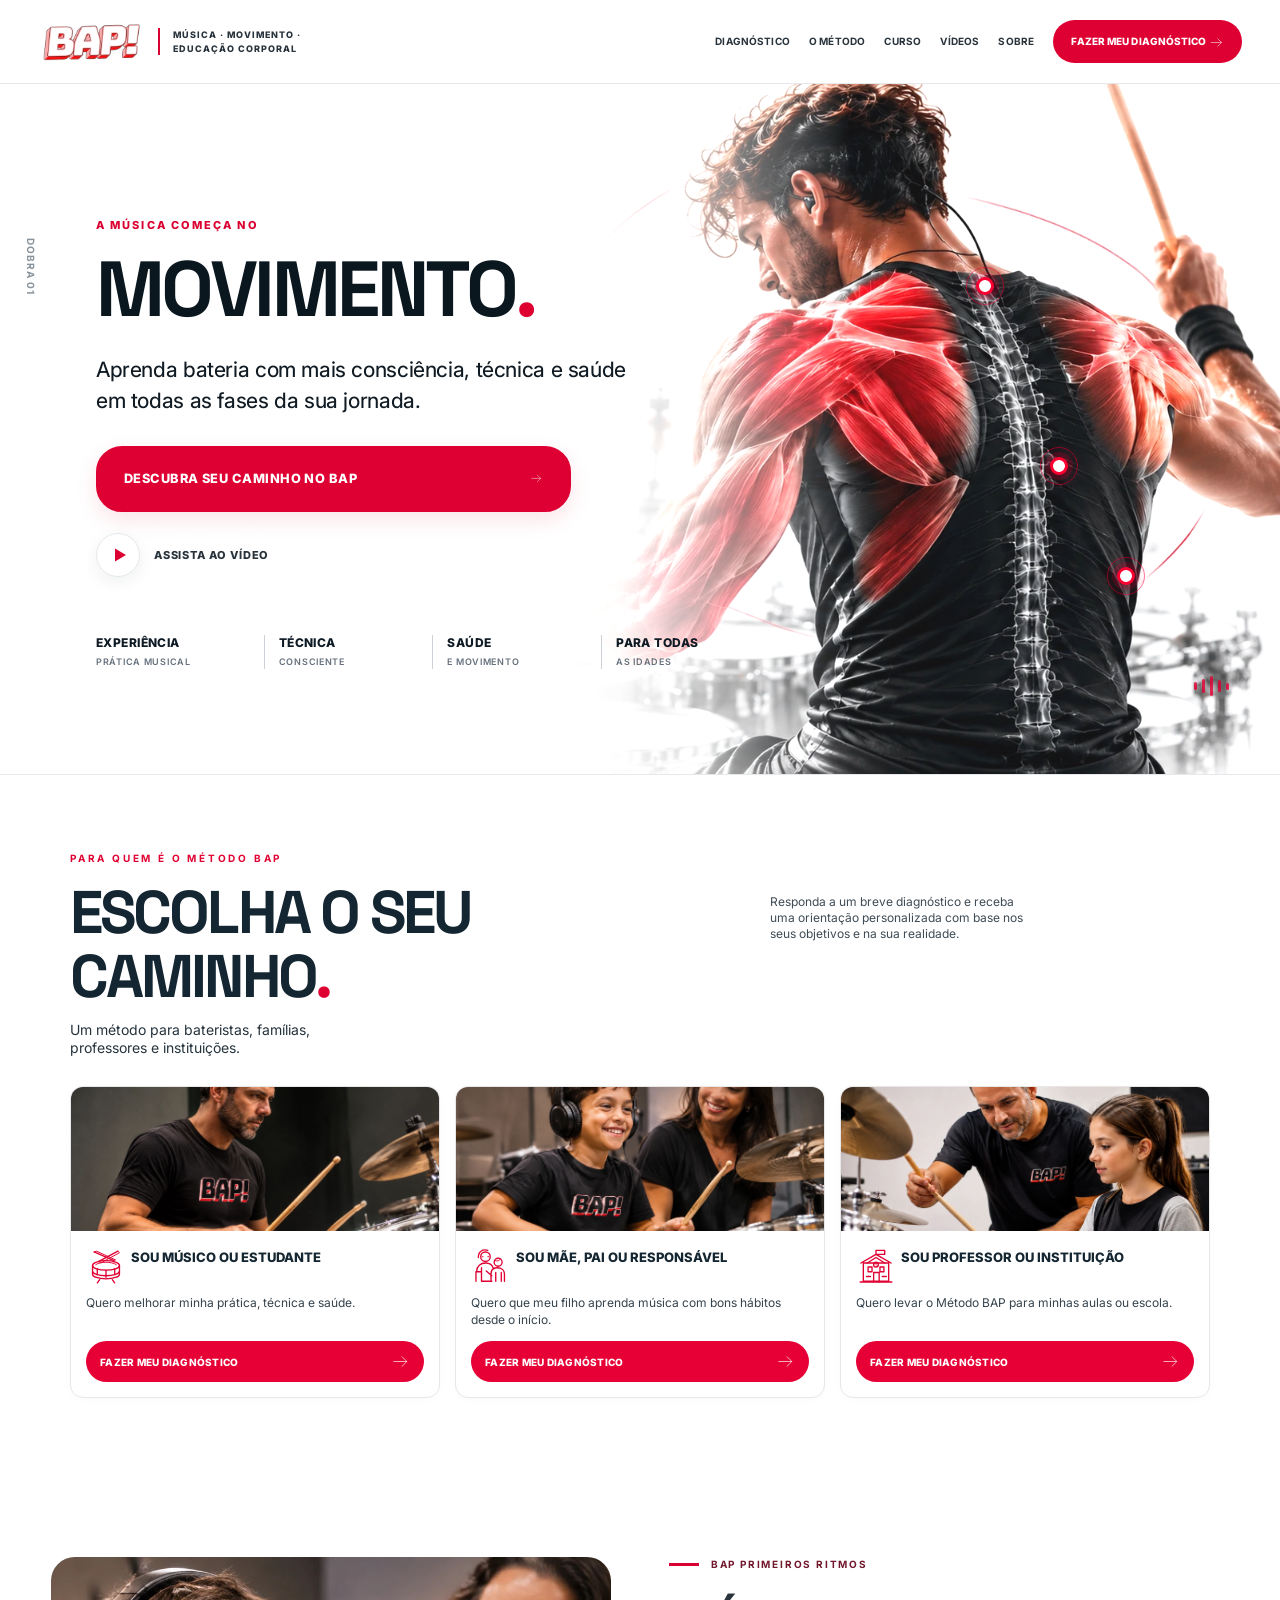
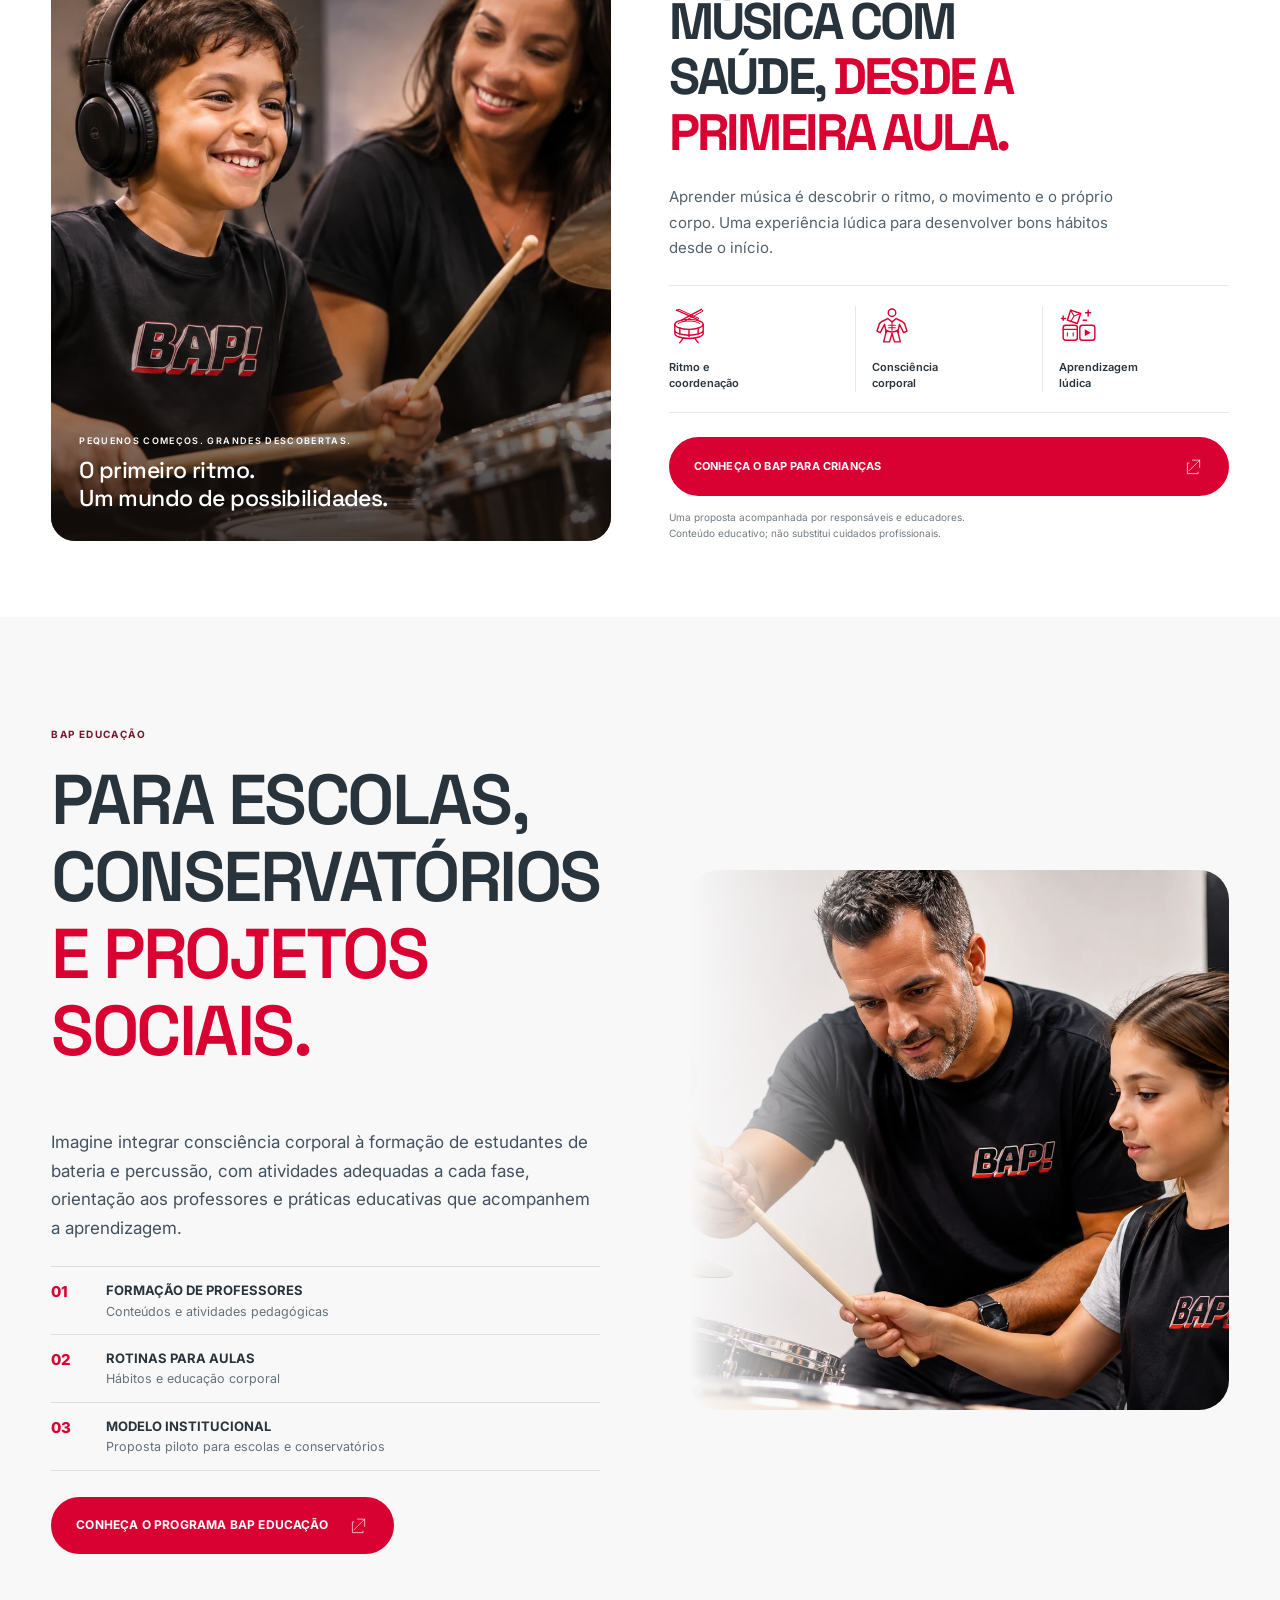
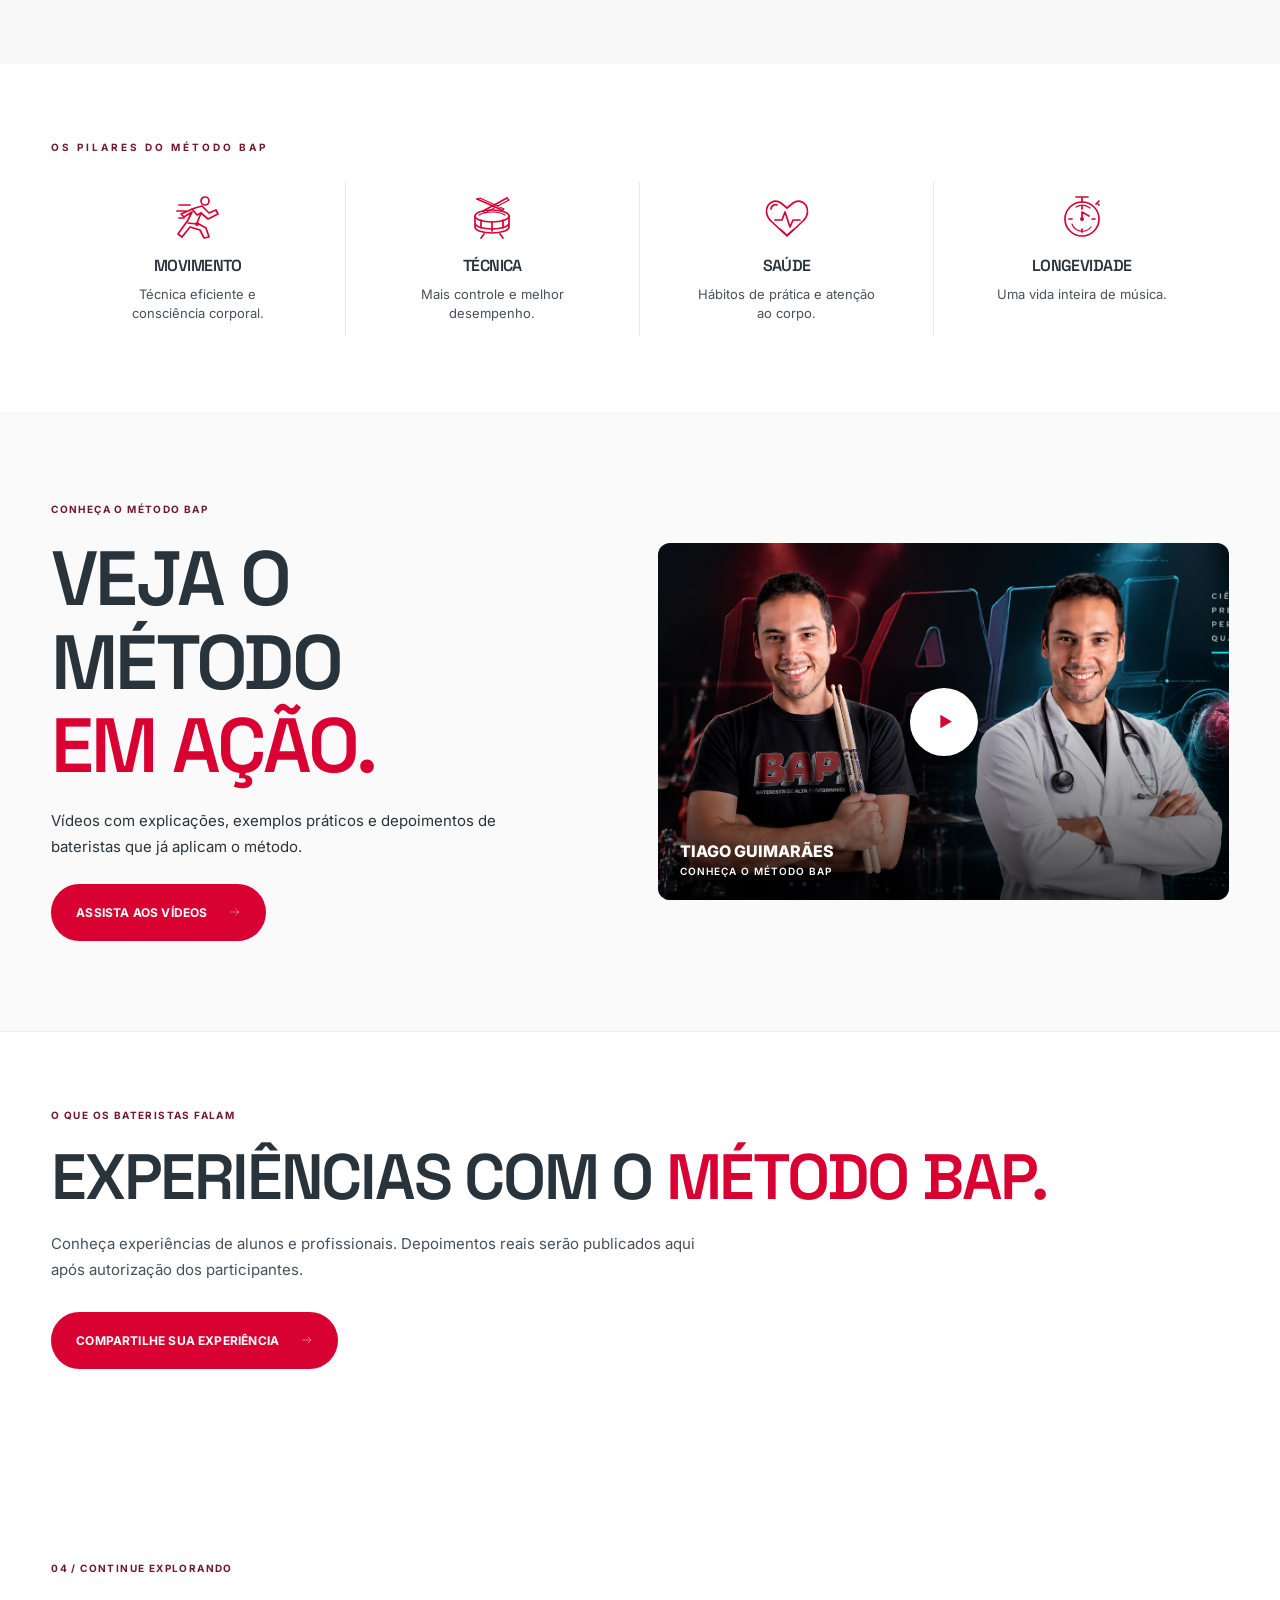
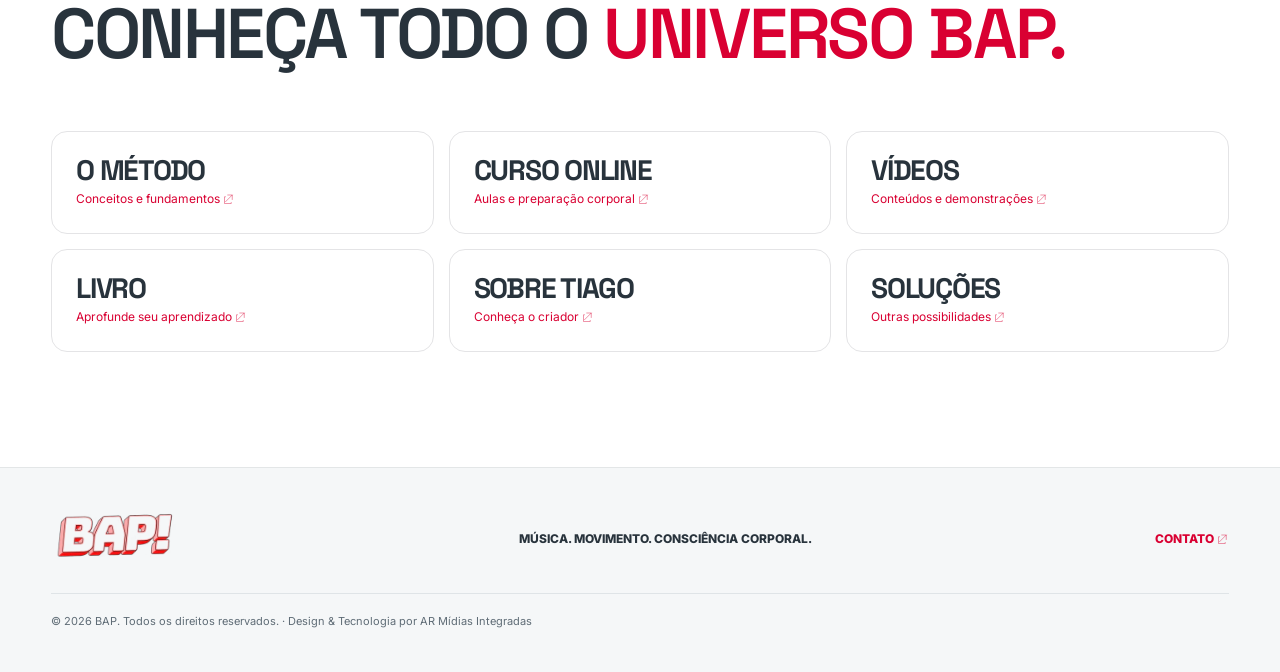
==== index.html @ b915ffb8 "feat: aplicar iconografia editorial BAP e refinar Primeiros Ritmos" ====
<!doctype html><html lang="pt-BR"><head><meta charset="UTF-8"><meta name="viewport" content="width=device-width, initial-scale=1"><meta name="theme-color" content="#ffffff"><meta name="description" content="Método BAP — música, movimento e educação corporal. Descubra o caminho para sua prática musical, seu filho ou sua instituição."><title>Descubra seu caminho | Método BAP</title><link rel="preconnect" href="https://fonts.googleapis.com"><link rel="preconnect" href="https://fonts.gstatic.com" crossorigin><link href="https://fonts.googleapis.com/css2?family=Barlow+Condensed:wght@600;700;800;900&family=Inter:wght@400;500;600;700;800&display=swap" rel="stylesheet"><link rel="stylesheet" href="funil.css"><link rel="stylesheet" href="bap-typography.css"><link rel="stylesheet" href="bap-icons.css"></head><body id="top"><header class="topbar"><a class="brand" href="index.html" aria-label="Método BAP, início"><img src="assets/LogoRed1.avif" alt="BAP"><span>MÚSICA · MOVIMENTO · EDUCAÇÃO CORPORAL</span></a><button type="button" class="menu-toggle" aria-controls="main-nav" aria-expanded="false">MENU <span><svg class="bap-icon" viewBox="0 0 48 48" aria-hidden="true" focusable="false"><use href="assets/bap-icons.svg#menu"></use></svg></span></button><nav id="main-nav" aria-label="Navegação principal"><a href="#avaliacao">DIAGNÓSTICO</a><a href="metodo.html">O MÉTODO</a><a href="curso.html">CURSO</a><a href="videos.html">VÍDEOS</a><a href="sobre-o-autor.html">SOBRE</a><a class="nav-cta" href="#avaliacao">FAZER MEU DIAGNÓSTICO <svg class="bap-icon" viewBox="0 0 48 48" aria-hidden="true" focusable="false"><use href="assets/bap-icons.svg#seta"></use></svg></a></nav></header><main><section class="hero bap-hero-refined bap-motion-home" aria-label="Introdução animada do Método BAP"><div class="hero-inner"><div class="hero-copy"><span class="hero-side-index">DOBRA 01</span><div class="eyebrow">A MÚSICA COMEÇA NO</div><h1>MOVIMENTO<span class="red-period">.</span></h1><p>Aprenda bateria com mais consciência, técnica e saúde em todas as fases da sua jornada.</p><div class="hero-actions"><a class="btn primary" href="#avaliacao">DESCUBRA SEU CAMINHO NO BAP <span><svg class="bap-icon" viewBox="0 0 48 48" aria-hidden="true" focusable="false"><use href="assets/bap-icons.svg#seta"></use></svg></span></a></div><a class="hero-watch" href="videos.html"><span class="watch-play"><svg class="bap-icon" viewBox="0 0 48 48" aria-hidden="true" focusable="false"><use href="assets/bap-icons.svg#play"></use></svg></span> ASSISTA AO VÍDEO</a><div class="hero-proof" aria-label="Pilares do Método BAP"><div><strong>EXPERIÊNCIA</strong><small>PRÁTICA MUSICAL</small></div><div><strong>TÉCNICA</strong><small>CONSCIENTE</small></div><div><strong>SAÚDE</strong><small>E MOVIMENTO</small></div><div><strong>PARA TODAS</strong><small>AS IDADES</small></div></div></div><div class="hero-visual" aria-label="Baterista com indicadores interativos de movimento corporal"><div class="bap-pain-layer" aria-label="Explore regiões corporais do baterista"><button class="bap-pain-point shoulder" type="button" data-region="Ombros" aria-label="Explorar ombros" aria-expanded="false" aria-controls="bap-region-panel" title="Ombros"><span>OMBROS</span></button><button class="bap-pain-point elbow" type="button" data-region="Cotovelo" aria-label="Explorar cotovelo" aria-expanded="false" aria-controls="bap-region-panel" title="Cotovelo"><span>COTOVELO</span></button><button class="bap-pain-point wrist" type="button" data-region="Punhos" aria-label="Explorar punhos" aria-expanded="false" aria-controls="bap-region-panel" title="Punhos"><span>PUNHOS</span></button></div><aside id="bap-region-panel" class="bap-region-panel" aria-live="polite" hidden><button class="bap-region-close" type="button" aria-label="Fechar informação"><svg class="bap-icon" viewBox="0 0 48 48" aria-hidden="true" focusable="false"><use href="assets/bap-icons.svg#fechar"></use></svg></button><small>CONSCIÊNCIA CORPORAL</small><strong class="bap-region-title"></strong><p class="bap-region-description"></p><button class="bap-region-assessment" type="button">EXPLORAR MINHA DIFICULDADE <span aria-hidden="true"><svg class="bap-icon" viewBox="0 0 48 48" aria-hidden="true" focusable="false"><use href="assets/bap-icons.svg#seta"></use></svg></span></button><a href="metodo.html">CONHEÇA O MÉTODO <span aria-hidden="true"><svg class="bap-icon" viewBox="0 0 48 48" aria-hidden="true" focusable="false"><use href="assets/bap-icons.svg#externo"></use></svg></span></a></aside><span class="bap-motion-arc bap-motion-arc-one" aria-hidden="true"></span><span class="bap-motion-arc bap-motion-arc-two" aria-hidden="true"></span><span class="bap-motion-beat" aria-hidden="true"><span></span><span></span><span></span><span></span><span></span></span></div></div></section><section class="assessment assessment-editorial" id="avaliacao"><div class="shell"><div class="section-heading"><div><p class="eyebrow">PARA QUEM É O MÉTODO BAP</p><h2>ESCOLHA O SEU<br><span>CAMINHO<em>.</em></span></h2><p class="assessment-subtitle">Um método para bateristas, famílias,<br>professores e instituições.</p></div><div class="assessment-intro">Responda a um breve diagnóstico e receba<br>uma orientação personalizada com base nos<br>seus objetivos e na sua realidade.</div></div><div class="funnel" id="funnel"><div class="funnel-top"><div><span class="step-label" id="step-label">PASSO 01 / SELECIONE SEU PERFIL</span><div class="progress" aria-hidden="true"><span id="progress-bar" style="width:0%"></span></div></div><button type="button" id="restart" class="restart" hidden><svg class="bap-icon" viewBox="0 0 48 48" aria-hidden="true" focusable="false"><use href="assets/bap-icons.svg#reiniciar"></use></svg> RECOMEÇAR</button></div><div id="funnel-content"><h3>PARA QUEM VOCÊ PROCURA O MÉTODO BAP?</h3><p>Escolha a opção que melhor representa sua necessidade.</p><div class="profile-grid"><button class="profile" data-profile="musico"><span class="profile-symbol"><svg class="bap-icon" viewBox="0 0 48 48" aria-hidden="true" focusable="false"><use href="assets/bap-icons.svg#ritmo"></use></svg></span><strong>SOU MÚSICO OU ESTUDANTE</strong><span>Quero melhorar minha prática, técnica e saúde.</span><b>FAZER MEU DIAGNÓSTICO <svg class="bap-icon" viewBox="0 0 48 48" aria-hidden="true" focusable="false"><use href="assets/bap-icons.svg#seta"></use></svg></b></button><button class="profile" data-profile="familia"><span class="profile-symbol"><svg class="bap-icon" viewBox="0 0 48 48" aria-hidden="true" focusable="false"><use href="assets/bap-icons.svg#familia"></use></svg></span><strong>SOU MÃE, PAI OU RESPONSÁVEL</strong><span>Quero que meu filho aprenda música com bons hábitos desde o início.</span><b>FAZER MEU DIAGNÓSTICO <svg class="bap-icon" viewBox="0 0 48 48" aria-hidden="true" focusable="false"><use href="assets/bap-icons.svg#seta"></use></svg></b></button><button class="profile" data-profile="escola"><span class="profile-symbol"><svg class="bap-icon" viewBox="0 0 48 48" aria-hidden="true" focusable="false"><use href="assets/bap-icons.svg#escola"></use></svg></span><strong>SOU PROFESSOR OU INSTITUIÇÃO</strong><span>Quero levar o Método BAP para minhas aulas ou escola.</span><b>FAZER MEU DIAGNÓSTICO <svg class="bap-icon" viewBox="0 0 48 48" aria-hidden="true" focusable="false"><use href="assets/bap-icons.svg#seta"></use></svg></b></button></div></div><div class="funnel-controls"><button id="back" type="button" hidden><svg class="bap-icon" viewBox="0 0 48 48" aria-hidden="true" focusable="false"><use href="assets/bap-icons.svg#voltar"></use></svg> VOLTAR</button><span id="privacy-note">As respostas permanecem nesta página. Não solicitamos dados de saúde identificáveis.</span></div></div></div></section><section class="early bap-early-refined" id="primeiros-ritmos" aria-labelledby="early-title"><div class="shell early-grid"><div class="early-heading"><p class="eyebrow">BAP PRIMEIROS RITMOS</p><h2 id="early-title">MÚSICA COM<br>SAÚDE, <em>DESDE A<br>PRIMEIRA AULA.</em></h2></div><figure class="early-image"><img src="assets/bap-card-familia.webp" alt="Criança explorando a bateria acompanhada por uma adulta" loading="lazy"><figcaption><span>PEQUENOS COMEÇOS. GRANDES DESCOBERTAS.</span>O primeiro ritmo.<br>Um mundo de possibilidades.</figcaption></figure><div class="early-content"><p class="early-intro">Aprender música é descobrir o ritmo, o movimento e o próprio corpo. Uma experiência lúdica para desenvolver bons hábitos desde o início.</p><div class="early-benefits" aria-label="Descobertas na aprendizagem"><div class="early-benefit"><svg class="bap-icon" viewBox="0 0 48 48" aria-hidden="true" focusable="false"><use href="assets/bap-icons.svg#ritmo"></use></svg><strong>Ritmo e<br>coordenação</strong></div><div class="early-benefit"><svg class="bap-icon" viewBox="0 0 48 48" aria-hidden="true" focusable="false"><use href="assets/bap-icons.svg#corpo"></use></svg><strong>Consciência<br>corporal</strong></div><div class="early-benefit"><svg class="bap-icon" viewBox="0 0 48 48" aria-hidden="true" focusable="false"><use href="assets/bap-icons.svg#ludico"></use></svg><strong>Aprendizagem<br>lúdica</strong></div></div><a class="btn primary early-cta" href="#avaliacao" data-choose="familia">CONHEÇA O BAP PARA CRIANÇAS <svg class="bap-icon" viewBox="0 0 48 48" aria-hidden="true" focusable="false"><use href="assets/bap-icons.svg#externo"></use></svg></a><p class="early-note">Uma proposta acompanhada por responsáveis e educadores.<br>Conteúdo educativo; não substitui cuidados profissionais.</p></div></div></section><section class="schools" id="escolas"><div class="shell two-col"><div><p class="eyebrow">BAP EDUCAÇÃO</p><h2>PARA ESCOLAS, CONSERVATÓRIOS <em>E PROJETOS SOCIAIS.</em></h2><p>Imagine integrar consciência corporal à formação de estudantes de bateria e percussão, com atividades adequadas a cada fase, orientação aos professores e práticas educativas que acompanhem a aprendizagem.</p><div class="benefits"><div><span>01</span><strong>FORMAÇÃO DE PROFESSORES</strong><small>Conteúdos e atividades pedagógicas</small></div><div><span>02</span><strong>ROTINAS PARA AULAS</strong><small>Hábitos e educação corporal</small></div><div><span>03</span><strong>MODELO INSTITUCIONAL</strong><small>Proposta piloto para escolas e conservatórios</small></div></div><a class="btn primary" href="#avaliacao" data-choose="escola">CONHEÇA O PROGRAMA BAP EDUCAÇÃO <svg class="bap-icon" viewBox="0 0 48 48" aria-hidden="true" focusable="false"><use href="assets/bap-icons.svg#externo"></use></svg></a></div><div class="school-art school-art-photo" role="img" aria-label="Professor orientando estudante durante uma aula de bateria"></div></div></section><section class="bap-pillars-reference" id="pilares"><div class="shell"><p class="eyebrow">OS PILARES DO MÉTODO BAP</p><div class="bap-pillars-grid"><div><span aria-hidden="true"><svg class="bap-icon" viewBox="0 0 48 48" aria-hidden="true" focusable="false"><use href="assets/bap-icons.svg#movimento"></use></svg></span><h3>MOVIMENTO</h3><p>Técnica eficiente e consciência corporal.</p></div><div><span aria-hidden="true"><svg class="bap-icon" viewBox="0 0 48 48" aria-hidden="true" focusable="false"><use href="assets/bap-icons.svg#ritmo"></use></svg></span><h3>TÉCNICA</h3><p>Mais controle e melhor desempenho.</p></div><div><span aria-hidden="true"><svg class="bap-icon" viewBox="0 0 48 48" aria-hidden="true" focusable="false"><use href="assets/bap-icons.svg#saude"></use></svg></span><h3>SAÚDE</h3><p>Hábitos de prática e atenção ao corpo.</p></div><div><span aria-hidden="true"><svg class="bap-icon" viewBox="0 0 48 48" aria-hidden="true" focusable="false"><use href="assets/bap-icons.svg#longevidade"></use></svg></span><h3>LONGEVIDADE</h3><p>Uma vida inteira de música.</p></div></div></div></section><section class="bap-method-action" id="metodo-em-acao"><div class="shell bap-action-grid"><div><p class="eyebrow">CONHEÇA O MÉTODO BAP</p><h2>VEJA O MÉTODO<br><em>EM AÇÃO.</em></h2><p>Vídeos com explicações, exemplos práticos e depoimentos de bateristas que já aplicam o método.</p><a class="btn primary" href="videos.html">ASSISTA AOS VÍDEOS <span aria-hidden="true"><svg class="bap-icon" viewBox="0 0 48 48" aria-hidden="true" focusable="false"><use href="assets/bap-icons.svg#seta"></use></svg></span></a></div><a class="bap-action-media" href="videos.html" aria-label="Conheça os vídeos do Método BAP"><img src="assets/desktop/tiago-banner.webp" alt="Tiago apresenta o Método BAP" loading="lazy"><span class="bap-play-symbol" aria-hidden="true"><svg class="bap-icon" viewBox="0 0 48 48" aria-hidden="true" focusable="false"><use href="assets/bap-icons.svg#play"></use></svg></span><span class="bap-media-caption">TIAGO GUIMARÃES <small>CONHEÇA O MÉTODO BAP</small></span></a></div></section><section class="bap-testimonials" id="depoimentos"><div class="shell"><p class="eyebrow">O QUE OS BATERISTAS FALAM</p><h2>EXPERIÊNCIAS COM O <em>MÉTODO BAP.</em></h2><p>Conheça experiências de alunos e profissionais. Depoimentos reais serão publicados aqui após autorização dos participantes.</p><a class="btn primary" href="contato.html">COMPARTILHE SUA EXPERIÊNCIA <span aria-hidden="true"><svg class="bap-icon" viewBox="0 0 48 48" aria-hidden="true" focusable="false"><use href="assets/bap-icons.svg#seta"></use></svg></span></a></div></section><section class="explore"><div class="shell"><p class="eyebrow">04 / CONTINUE EXPLORANDO</p><h2>CONHEÇA TODO O <em>UNIVERSO BAP.</em></h2><div class="explore-grid"><a href="metodo.html"><strong>O MÉTODO</strong><span>Conceitos e fundamentos <svg class="bap-icon" viewBox="0 0 48 48" aria-hidden="true" focusable="false"><use href="assets/bap-icons.svg#externo"></use></svg></span></a><a href="curso.html"><strong>CURSO ONLINE</strong><span>Aulas e preparação corporal <svg class="bap-icon" viewBox="0 0 48 48" aria-hidden="true" focusable="false"><use href="assets/bap-icons.svg#externo"></use></svg></span></a><a href="videos.html"><strong>VÍDEOS</strong><span>Conteúdos e demonstrações <svg class="bap-icon" viewBox="0 0 48 48" aria-hidden="true" focusable="false"><use href="assets/bap-icons.svg#externo"></use></svg></span></a><a href="livro.html"><strong>LIVRO</strong><span>Aprofunde seu aprendizado <svg class="bap-icon" viewBox="0 0 48 48" aria-hidden="true" focusable="false"><use href="assets/bap-icons.svg#externo"></use></svg></span></a><a href="sobre-o-autor.html"><strong>SOBRE TIAGO</strong><span>Conheça o criador <svg class="bap-icon" viewBox="0 0 48 48" aria-hidden="true" focusable="false"><use href="assets/bap-icons.svg#externo"></use></svg></span></a><a href="loja.html"><strong>SOLUÇÕES</strong><span>Outras possibilidades <svg class="bap-icon" viewBox="0 0 48 48" aria-hidden="true" focusable="false"><use href="assets/bap-icons.svg#externo"></use></svg></span></a></div></div></section></main><footer><div class="shell footer-inner"><a href="index.html"><img src="assets/LogoRed1.avif" alt="Método BAP" width="125"></a><p>MÚSICA. MOVIMENTO. CONSCIÊNCIA CORPORAL.</p><a href="contato.html">CONTATO <svg class="bap-icon" viewBox="0 0 48 48" aria-hidden="true" focusable="false"><use href="assets/bap-icons.svg#externo"></use></svg></a><span>© 2026 BAP. Todos os direitos reservados. · Design &amp; Tecnologia por AR Mídias Integradas</span></div></footer><script src="funil.js" defer></script><script>
/* BAP light-home motion; never hides editorial content when JS is unavailable. */
(function(){
 const hero=document.querySelector('.bap-motion-home');if(!hero)return;
 const reduced=window.matchMedia('(prefers-reduced-motion: reduce)');
 if(reduced.matches)return;
 const start=()=>{hero.classList.add('bap-motion-active')};
 if(document.readyState==='complete')start();else window.addEventListener('load',start,{once:true});
 const visual=hero.querySelector('.hero-visual');
 if(visual && 'IntersectionObserver' in window){
  const observer=new IntersectionObserver(entries=>{for(const e of entries)hero.classList.toggle('bap-motion-visible',e.isIntersecting)},{threshold:.12});
  observer.observe(hero);
 }else hero.classList.add('bap-motion-visible');
})();
</script>
<script>
/* Pontos anatômicos: interação acessível, sem alegações de diagnóstico. */
(function(){
 const hero=document.querySelector('.bap-motion-home');
 const panel=document.querySelector('#bap-region-panel');
 if(!hero||!panel)return;
 const points=[...hero.querySelectorAll('.bap-pain-point')];
 const title=panel.querySelector('.bap-region-title'),description=panel.querySelector('.bap-region-description');
 const content={
  Ombros:'A mobilidade e a organização dos ombros influenciam a maneira de alcançar tambores e pratos. Observe se o movimento acontece sem tensão desnecessária.',
  Cotovelo:'O cotovelo participa da transmissão do movimento entre braço e mão. Explore a amplitude e a fluidez dos gestos durante a prática.',
  Punhos:'Os punhos ajudam a controlar o gesto das baquetas. Perceba como mobilidade, coordenação e pausas podem contribuir para uma prática mais consciente.'
 };
 function close(){panel.hidden=true;points.forEach(p=>{p.setAttribute('aria-expanded','false');p.classList.remove('is-selected')})}
 points.forEach(p=>p.addEventListener('click',()=>{
  const selected=p.getAttribute('aria-expanded')==='true';close();if(selected)return;
  const region=p.dataset.region;title.textContent=region.toUpperCase();description.textContent=content[region]||'';
  panel.hidden=false;p.classList.add('is-selected');p.setAttribute('aria-expanded','true');
 }));
 panel.querySelector('.bap-region-close').addEventListener('click',close);
 panel.querySelector('.bap-region-assessment').addEventListener('click',()=>{const active=hero.querySelector('.bap-pain-point.is-selected');const region=active?.dataset.region||'';close();document.dispatchEvent(new CustomEvent('bap:assessment',{detail:{profile:'musico',intent:'desconforto',region}}));});
 hero.addEventListener('keydown',e=>{if(e.key==='Escape'&&!panel.hidden){const active=hero.querySelector('.bap-pain-point.is-selected');close();active?.focus()}});
})();
</script></body></html>
---- funil.css ----
:root{--red:#d90032;--wine:#72182c;--ink:#28333c;--body:#43515e;--line:#e7e8ec;--light:#f8f7f7}*{box-sizing:border-box}html{scroll-behavior:smooth}body{margin:0;background:#fff;color:var(--ink);font:15px/1.6 Inter,Arial,sans-serif}h1,h2,h3,p{margin-top:0}h1,h2,h3{font-family:"Barlow Condensed",Impact,sans-serif;text-transform:uppercase;line-height:.96;letter-spacing:-.014em}h1{font-size:clamp(66px,7vw,116px)}h2{font-size:clamp(48px,5.5vw,82px)}h3{font-size:clamp(32px,3.3vw,49px)}em{font-style:normal;color:var(--red)}a{color:inherit;text-decoration:none}button{font:inherit;cursor:pointer}.shell{max-width:1380px;margin:auto;padding-inline:clamp(20px,4vw,62px)}.eyebrow{color:var(--wine);font-size:11px;font-weight:800;letter-spacing:.17em;margin-bottom:20px}.topbar{height:84px;display:flex;align-items:center;justify-content:space-between;padding:0 clamp(18px,3vw,56px);position:sticky;top:0;z-index:30;background:#fffffff5;backdrop-filter:blur(16px);border-bottom:1px solid var(--line);gap:25px}.brand{display:flex;align-items:center;gap:15px;flex-shrink:0}.brand img{width:105px;display:block}.brand span{font-size:9px;line-height:1.45;letter-spacing:.11em;font-weight:800;border-left:2px solid var(--red);padding-left:13px;max-width:175px}.topbar nav{display:flex;gap:clamp(8px,1.5vw,22px);align-items:center}.topbar nav a{font-size:10px;font-weight:800;letter-spacing:.015em;white-space:nowrap}.topbar nav a:hover,.text-link{color:var(--red)}.menu-toggle{display:none;background:none;border:0;font-weight:800}.hero{min-height:730px;display:flex;position:relative;overflow:hidden;border-bottom:1px solid var(--line)}.hero-inner{width:100%;max-width:1600px;margin:auto;display:grid;grid-template-columns:minmax(0,1.03fr) minmax(0,1fr);align-items:center;padding-left:clamp(22px,5vw,92px)}.hero-copy{padding-block:90px;z-index:2;max-width:790px}.hero h1{color:var(--wine);margin:0 0 30px}.hero-copy>p:not(.eyebrow){font-size:clamp(18px,1.4vw,22px);max-width:615px;color:var(--body);line-height:1.55}.hero-actions{display:flex;flex-wrap:wrap;gap:13px;margin-top:32px}.btn{display:inline-flex;align-items:center;justify-content:space-between;gap:22px;padding:15px 23px;border-radius:99px;font-size:12px;font-weight:800;letter-spacing:.01em;min-height:57px;border:2px solid var(--red);transition:transform .2s,background .2s}.btn:hover{transform:translateY(-2px)}.primary{background:var(--red);color:#fff}.outline{background:#fff;color:var(--red)}.hero-copy .hero-micro{font-size:10px!important;letter-spacing:.11em;font-weight:800;margin-top:40px!important;color:#8f4b5b!important}.hero-visual{height:100%;min-height:700px;background:linear-gradient(90deg,#fff 0%,#ffffff00 30%),url("assets/bap-hero-branco-foto.webp") center right /cover no-repeat}.intro{text-align:center;padding-top:115px;padding-bottom:115px}.intro h2{margin-bottom:24px}.intro>p:last-child{max-width:790px;margin:auto;color:var(--body);font-size:18px}.assessment{background:var(--light);padding:100px 0 110px}.section-heading{display:flex;align-items:end;justify-content:space-between;gap:30px;margin-bottom:35px}.section-heading h2{margin-bottom:13px}.section-heading p:last-child{color:var(--body);max-width:670px}.time-tag{font-size:11px;white-space:nowrap;font-weight:800;color:var(--wine);background:#fff;padding:11px 16px;border-radius:30px}.funnel{background:#fff;border:1px solid #e9e0e2;box-shadow:0 20px 70px #4b143010;border-radius:28px;overflow:hidden;padding:clamp(23px,4vw,48px)}.funnel-top{display:flex;align-items:start;justify-content:space-between;gap:25px;margin-bottom:30px}.funnel-top>div{width:min(340px,100%)}.step-label{font-size:10px;color:var(--red);font-weight:800;letter-spacing:.13em}.progress{height:5px;margin-top:12px;border-radius:10px;background:#ececef;overflow:hidden}.progress span{display:block;height:100%;background:var(--red);transition:width .3s}.restart,.funnel-controls button{background:none;border:0;color:var(--red);font-size:12px;font-weight:800}.funnel h3{max-width:900px;margin:0 0 12px}.funnel p{color:var(--body);font-size:16px}.profile-grid{display:grid;grid-template-columns:repeat(3,1fr);gap:16px;margin:35px 0 10px}.profile{text-align:left;padding:28px;min-height:255px;background:#fff;border:1.5px solid #e8e3e5;border-radius:20px;display:flex;flex-direction:column;align-items:start;gap:12px;transition:box-shadow .2s,border-color .2s,transform .2s}.profile:hover,.answer:hover{border-color:var(--red);box-shadow:0 12px 30px #731c3016;transform:translateY(-2px)}.profile-symbol{font-size:32px;width:57px;height:57px;background:#fff0f2;color:var(--red);display:grid;place-items:center;border-radius:15px}.profile strong{font-size:14px;font-weight:800;line-height:1.35}.profile>span:not(.profile-symbol){font-size:13px;color:var(--body);line-height:1.5}.profile b{color:var(--red);font-size:11px;margin-top:auto}.funnel-controls{display:flex;justify-content:space-between;gap:25px;margin-top:30px;align-items:center;border-top:1px solid var(--line);padding-top:20px}.funnel-controls span{font-size:11px;color:#6c7780}.answers{display:grid;grid-template-columns:repeat(2,1fr);gap:12px;margin-top:25px}.answer{border:1.5px solid #e6e1e3;text-align:left;background:#fff;color:var(--ink);padding:21px;border-radius:15px;font-size:15px;font-weight:700}.answer:focus-visible,.profile:focus-visible,.btn:focus-visible{outline:3px solid #b30029;outline-offset:3px}.result-label{color:var(--red);letter-spacing:.13em;font-weight:800;font-size:12px}.result h3{font-size:clamp(38px,5vw,65px);margin:12px 0}.result-grid{display:grid;grid-template-columns:repeat(2,minmax(0,1fr));gap:16px;margin:25px 0}.result-card{border:1px solid var(--line);border-radius:18px;padding:23px;background:#fdfcfc}.result-card strong{display:block;color:var(--wine);font-size:15px;margin-bottom:7px}.result-card p{font-size:14px;margin:0}.result-cta{display:flex;gap:12px;flex-wrap:wrap;margin-top:20px}.disclaimer{font-size:12px!important;margin-top:26px}.two-col{display:grid;grid-template-columns:1fr 1fr;align-items:center;gap:clamp(35px,7vw,100px)}.early,.schools{padding:110px 0}.two-col p:not(.eyebrow){color:var(--body);font-size:17px;line-height:1.7}.early-image{min-height:550px;border-radius:28px;overflow:hidden;background:#f1edef}.early-image img{width:100%;height:550px;object-fit:cover;display:block}.text-link{display:inline-block;margin-top:15px;font-size:12px;font-weight:800;letter-spacing:.075em}.schools{background:#f8f8f8}.schools .btn{margin-top:26px}.benefits{border-top:1px solid #dedbdd;margin-top:23px}.benefits>div{display:grid;grid-template-columns:42px 1fr;gap:0 13px;padding:13px 0;border-bottom:1px solid #dedbdd}.benefits span{grid-row:span 2;font-weight:800;color:var(--red)}.benefits strong{font-size:13px}.benefits small{color:#64717a}.school-art{height:540px;border-radius:30px;background:radial-gradient(circle at 62% 35%,#f8cbd4,transparent 36%),linear-gradient(145deg,#fff,#eddce1);display:flex;flex-direction:column;align-items:center;justify-content:center;overflow:hidden;text-align:center}.school-art-label{font:900 clamp(60px,7vw,110px)/1 "Barlow Condensed",sans-serif;color:var(--wine)}.school-symbol{font-size:160px;line-height:1;color:var(--red);transform:rotate(-14deg)}.school-art p{font-weight:800!important;color:var(--wine)!important}.explore{padding:115px 0}.explore-grid{display:grid;grid-template-columns:repeat(3,1fr);gap:15px;margin-top:45px}.explore-grid a{border:1px solid #e4e4e6;border-radius:16px;padding:24px;display:flex;flex-direction:column;gap:5px}.explore-grid a:hover{border-color:var(--red)}.explore-grid strong{font-family:"Barlow Condensed",sans-serif;font-size:31px;line-height:1}.explore-grid span{color:var(--red);font-size:12px}footer{background:#f5f7f8;border-top:1px solid #e3e6e7}.footer-inner{padding-top:42px;padding-bottom:42px;display:flex;align-items:center;justify-content:space-between;flex-wrap:wrap;gap:25px}.footer-inner p{font-weight:800;margin:0;font-size:12px}.footer-inner>a:not(:first-child){font-weight:800;font-size:12px;color:var(--red)}.footer-inner>span{width:100%;border-top:1px solid #dfe4e7;padding-top:18px;color:#5f6c76;font-size:11px}@media(max-width:1150px){.topbar nav{display:none;position:absolute;top:84px;left:0;right:0;background:white;box-shadow:0 20px 40px #0002;padding:20px;flex-direction:column;align-items:stretch}.topbar nav.open{display:flex}.menu-toggle{display:block}.hero-inner{grid-template-columns:1fr 1fr}.hero h1{font-size:clamp(61px,7vw,90px)}}@media(max-width:780px){.hero{min-height:0}.hero-inner{display:flex;flex-direction:column;padding:0}.hero-copy{padding:68px 24px 30px}.hero h1{font-size:clamp(57px,12vw,83px)}.hero-visual{width:100%;height:360px;min-height:360px;background-position:right center}.hero-actions .btn{width:100%}.intro,.assessment,.early,.schools,.explore{padding-top:72px;padding-bottom:72px}.profile-grid,.two-col,.explore-grid{grid-template-columns:1fr}.profile{min-height:205px}.answers,.result-grid{grid-template-columns:1fr}.section-heading{display:block}.time-tag{display:inline-block;margin-top:14px}.early-image{min-height:260px}.early-image img{height:310px}.school-art{height:320px}.funnel{border-radius:20px}.funnel-controls{align-items:start;flex-direction:column}.topbar{height:75px}.topbar nav{top:75px}.brand span{font-size:8px;max-width:130px}.brand img{width:87px}}

/* DOBRA 01 — refinamento da arte aprovada, HTML vetorial e fotografia limpa */
.topbar .nav-cta{background:#db0031;color:#fff;padding:13px 18px;border-radius:25px;font-weight:800;letter-spacing:.01em}
.bap-hero-refined{min-height:735px;background:#fff;overflow:hidden}
.bap-hero-refined .hero-inner{max-width:1700px;position:relative;grid-template-columns:minmax(0,1fr);padding-left:clamp(55px,7.5vw,135px);padding-right:0;min-height:735px}
.bap-hero-refined .hero-copy{width:min(735px,57%);max-width:none;position:relative;padding:95px 0 66px}
.bap-hero-refined .hero-side-index{position:absolute;left:-74px;top:115px;writing-mode:vertical-rl;transform:rotate(180deg);font-size:10px;letter-spacing:.1em;color:#89939b;font-weight:700}
.bap-hero-refined .eyebrow{color:#d90032;font-size:13px;letter-spacing:.34em;font-weight:850;margin-bottom:16px}
.bap-hero-refined h1{font-size:clamp(84px,9.35vw,162px);line-height:.85;letter-spacing:-.045em;white-space:nowrap;color:#111f2a;font-family:"Barlow Condensed",Impact,sans-serif;font-weight:900;margin:0 0 24px}
.bap-hero-refined .red-period{color:#dd0031}
.bap-hero-refined .hero-copy>p:not(.eyebrow):not(.hero-micro){max-width:595px;color:#1d2b36;font-size:clamp(18px,1.65vw,26px);line-height:1.35;margin-bottom:30px}
.bap-hero-refined .hero-actions{margin:0}
.bap-hero-refined .hero-actions .btn{background:#dc0032;color:#fff;font-size:clamp(12px,1vw,16px);padding:19px 26px;min-height:66px;border-radius:26px;box-shadow:0 12px 28px #d9003224;min-width:min(475px,100%)}
.bap-hero-refined .hero-watch{display:inline-flex;align-items:center;gap:14px;font-size:12px;font-weight:850;letter-spacing:.015em;margin-top:21px}
.bap-hero-refined .watch-play{display:grid;place-items:center;color:#df0035;width:46px;height:46px;border-radius:50%;background:#fff;border:1px solid #f4e1e5;box-shadow:0 4px 15px #d9003215}
.bap-hero-refined .hero-proof{display:grid;grid-template-columns:repeat(4,minmax(0,1fr));width:min(680px,100%);margin-top:58px;gap:0}
.bap-hero-refined .hero-proof>div{padding:0 14px;border-right:1px solid #cbd1d6}
.bap-hero-refined .hero-proof>div:first-child{padding-left:0}
.bap-hero-refined .hero-proof>div:last-child{border:0}
.bap-hero-refined .hero-proof strong{display:block;font-size:14px;font-weight:850;line-height:1.2;white-space:nowrap}
.bap-hero-refined .hero-proof small{display:block;font-size:10px;letter-spacing:.025em;color:#66717d;line-height:1.3;margin-top:4px}
.bap-hero-refined .hero-visual{position:absolute;inset:0 0 0 42%;height:100%;min-height:0;background:linear-gradient(90deg,#fff 0%,#ffffffed 9%,#ffffff00 43%),url("assets/bap-hero-branco-foto.webp") right center /auto 100% no-repeat;pointer-events:none}
@media(max-width:1150px){.bap-hero-refined .hero-copy{width:min(630px,70%)}.bap-hero-refined h1{font-size:clamp(74px,10vw,120px)}.bap-hero-refined .hero-visual{left:39%}}
@media(max-width:780px){.bap-hero-refined,.bap-hero-refined .hero-inner{min-height:0}.bap-hero-refined .hero-inner{display:flex;flex-direction:column;padding:0}.bap-hero-refined .hero-copy{width:100%;padding:60px 23px 22px}.bap-hero-refined .hero-side-index{display:none}.bap-hero-refined .eyebrow{letter-spacing:.18em;font-size:11px}.bap-hero-refined h1{font-size:clamp(65px,15vw,108px);white-space:normal;margin-bottom:20px}.bap-hero-refined .hero-copy>p:not(.eyebrow):not(.hero-micro){font-size:18px}.bap-hero-refined .hero-actions .btn{min-width:0;width:100%;font-size:12px;min-height:59px;padding:16px 20px}.bap-hero-refined .hero-watch{margin-top:16px}.bap-hero-refined .hero-proof{grid-template-columns:repeat(2,minmax(0,1fr));gap:17px 0;margin-top:32px}.bap-hero-refined .hero-proof>div:nth-child(2){border-right:0}.bap-hero-refined .hero-proof>div:nth-child(3){padding-left:0}.bap-hero-refined .hero-proof strong{font-size:12px}.bap-hero-refined .hero-visual{position:relative;inset:auto;height:330px;width:100%;background:linear-gradient(180deg,#fff 0%,#ffffff00 17%),url("assets/bap-hero-branco-foto.webp") right center /auto 100% no-repeat}}

/* DOBRA 01 / identidade BAP preto e vermelho — revisão aprovada */
.bap-hero-refined{background:#fff!important}
.bap-hero-refined .hero-copy{z-index:3}
.bap-hero-refined h1{color:#0b171f!important;font-weight:900!important;text-shadow:none!important;font-size:clamp(84px,8.9vw,150px)!important;letter-spacing:-.04em!important}
.bap-hero-refined .eyebrow{color:#da0031!important}
.bap-hero-refined .hero-copy>p:not(.eyebrow):not(.hero-micro){color:#111b24!important}
.bap-hero-refined .hero-visual{filter:contrast(1.07) saturate(1.07);background:linear-gradient(90deg,#fff 0%,#ffffffed 11%,#ffffff1a 42%),url("assets/bap-hero-branco-foto.webp") center right /auto 100% no-repeat!important}
.bap-hero-refined .hero-actions .btn{background:#df0033!important;border-color:#df0033!important;color:#fff!important}
.bap-hero-refined .hero-proof strong{color:#0e1a24}
.bap-hero-refined .watch-play{color:#db0031}
.topbar .nav-cta{background:#df0033!important;color:#fff!important}
@media(max-width:780px){.bap-hero-refined h1{font-size:clamp(60px,13.5vw,95px)!important}.bap-hero-refined .hero-visual{background:linear-gradient(180deg,#fff 0%,transparent 18%),url("assets/bap-hero-branco-foto.webp") right center /auto 100% no-repeat!important}}


/* DOBRA 02 / educacao corporal: layout editorial aprovado */
.intro-editorial{position:relative;max-width:none!important;padding:0!important;min-height:650px;text-align:left!important;overflow:hidden;background:#fff}
.intro-editorial .intro-body{max-width:1700px;min-height:650px;position:relative;display:flex;align-items:center;padding-top:65px;padding-bottom:65px}
.intro-editorial .intro-content{z-index:2;position:relative;width:66%;max-width:1050px}
.intro-editorial .eyebrow{font-size:12px;letter-spacing:.18em;color:#781c2d;text-align:left;display:flex;align-items:center;gap:22px}
.intro-editorial .eyebrow-line{width:90px;height:1px;background:#dc0034;display:inline-block}
.intro-editorial h2{font-size:clamp(45px,5.5vw,92px);line-height:.92;letter-spacing:-.025em;white-space:nowrap;margin-bottom:20px;color:#101d26}
.intro-editorial h2 em{color:#d90032}
.intro-editorial .intro-description{color:#42515e!important;font-size:clamp(16px,1.22vw,20px)!important;line-height:1.42;max-width:790px!important;margin:0 0 30px!important;text-align:left}
.intro-editorial .intro-pillars{display:grid;grid-template-columns:repeat(3,minmax(0,1fr));width:min(800px,100%);gap:0}
.intro-editorial .intro-pillars>div{display:flex;align-items:center;flex-direction:column;gap:8px;text-align:center;padding:5px 16px;border-right:1px solid #d5d9dd}
.intro-editorial .intro-pillars>div:first-child{padding-left:0}.intro-editorial .intro-pillars>div:last-child{border:0}
.intro-editorial .intro-icon{display:grid;place-items:center;background:#f6f6f6;border-radius:50%;height:64px;width:64px;color:#0d1c27;position:relative;margin-bottom:5px}
.intro-editorial .intro-icon::after{content:"";height:3px;width:24px;position:absolute;bottom:-7px;background:#d90032}
.intro-editorial .intro-icon svg{height:36px;width:36px}
.intro-editorial .intro-pillars strong{font-weight:800;font-size:13px;letter-spacing:.12em;color:#152532}
.intro-editorial .intro-pillars small{font-size:13px;color:#5d6873;line-height:1.4}
.intro-editorial .intro-image{position:absolute;inset:0 0 0 52%;background:linear-gradient(90deg,#fff 0%,#ffffffcf 15%,#ffffff00 49%),url("assets/bap-hero-branco-foto.webp") right center /auto 100% no-repeat;filter:grayscale(1);opacity:.93;pointer-events:none}
@media(max-width:800px){.intro-editorial .intro-body{display:flex;flex-direction:column;min-height:0;padding-top:70px;padding-bottom:0}.intro-editorial .intro-content{width:100%}.intro-editorial h2{font-size:clamp(43px,8.8vw,76px);white-space:normal}.intro-editorial .intro-description{font-size:16px!important}.intro-editorial .intro-pillars{gap:0}.intro-editorial .intro-pillars>div{padding:8px 6px}.intro-editorial .intro-pillars strong{font-size:10px;letter-spacing:0}.intro-editorial .intro-pillars small{font-size:11px}.intro-editorial .intro-icon{width:55px;height:55px}.intro-editorial .intro-image{position:relative;inset:auto;height:280px;width:calc(100% + 40px);margin-top:28px;background:linear-gradient(180deg,#fff,transparent 40%),url("assets/bap-hero-branco-foto.webp") right center /auto 100% no-repeat}}


/* DOBRA 02 — inversao de composicao aprovada: foto à esquerda e conteudo à direita */
@media(min-width:801px){
.intro-editorial .intro-body{justify-content:flex-end!important}
.intro-editorial .intro-content{width:53%!important;max-width:910px!important;padding-left:35px!important}
.intro-editorial .intro-image{inset:0 51% 0 0!important;background:linear-gradient(270deg,#fff 0%,#ffffffed 7%,#ffffff00 35%),url("assets/bap-hero-branco-foto.webp") left center / auto 100% no-repeat!important;transform:scaleX(-1);filter:grayscale(1)!important}
.intro-editorial h2{font-size:clamp(43px,4.35vw,76px)!important;white-space:normal!important}
.intro-editorial .intro-description{max-width:820px!important}
.intro-editorial .intro-pillars{width:100%!important}
}
@media(max-width:800px){
.intro-editorial .intro-body{display:flex!important;flex-direction:column!important}
.intro-editorial .intro-image{order:-1!important;width:calc(100% + 40px)!important;height:310px!important;margin:-0px 0 24px!important;background:linear-gradient(180deg,transparent 72%,#fff 100%),url("assets/bap-hero-branco-foto.webp") left center / auto 100% no-repeat!important;transform:scaleX(-1);filter:grayscale(1)!important}
.intro-editorial .intro-content{padding:0!important}
}


/* Refinamento de transicao: delimita as duas dobras sem repeticao visual */
.bap-hero-refined{min-height:690px!important}
.bap-hero-refined .hero-inner{min-height:690px!important}
.intro-editorial{border-top:1px solid #e9eaed;isolation:isolate}
.intro-editorial .intro-body{min-height:690px}
@media(max-width:780px){.bap-hero-refined,.bap-hero-refined .hero-inner{min-height:0!important}.intro-editorial .intro-body{min-height:0}}


/* DOBRA 02 — usa a fotografia feminina aprovada; mantém a dobra 01 intacta */
@media(min-width:801px){.intro-editorial .intro-image{background-image:linear-gradient(270deg,#fff 0%,#ffffffed 7%,#ffffff00 35%),url("assets/bap-baterista-feminina-aprovada.webp")!important;background-position:left center!important;background-size:auto 100%!important;background-repeat:no-repeat!important;transform:none!important;filter:grayscale(1)!important}}
@media(max-width:800px){.intro-editorial .intro-image{background-image:linear-gradient(180deg,transparent 72%,#fff 100%),url("assets/bap-baterista-feminina-aprovada.webp")!important;background-position:center center!important;background-size:cover!important;background-repeat:no-repeat!important;transform:none!important;filter:grayscale(1)!important}}


/* REFINAMENTO TIPOGRÁFICO + ÍCONES — DOBRAS 01 E 02 */
:root{--bap-ink:#111b24;--bap-muted:#53616c;--bap-red:#df0033}
.bap-hero-refined .eyebrow,
.intro-editorial .eyebrow{
  font-family:Inter,Arial,sans-serif;font-size:11px!important;font-weight:800;
  letter-spacing:.19em!important;line-height:1.45;text-transform:uppercase
}
.bap-hero-refined h1{
  font-family:"Barlow Condensed",Impact,sans-serif!important;font-weight:800!important;
  letter-spacing:-.035em!important;line-height:.88!important;
  font-size:clamp(78px,8.6vw,146px)!important;font-kerning:normal
}
.bap-hero-refined .hero-copy>p:not(.eyebrow):not(.hero-micro){
  font-family:Inter,Arial,sans-serif;font-weight:450;letter-spacing:-.018em;
  line-height:1.48!important;max-width:540px
}
.bap-hero-refined .hero-actions .btn{
  font-family:Inter,Arial,sans-serif;font-weight:800;letter-spacing:.035em;
  line-height:1.25;box-shadow:0 8px 22px #df00331c
}
.bap-hero-refined .hero-watch{font-size:11px;letter-spacing:.075em;font-weight:800}
.bap-hero-refined .watch-play{
  font-size:0!important;width:44px;height:44px;border:1px solid #e5e8eb;
  box-shadow:0 5px 16px #111b2410;position:relative;transition:transform .2s,border-color .2s
}
.bap-hero-refined .watch-play::before{
  content:"";width:0;height:0;border-top:6px solid transparent;border-bottom:6px solid transparent;
  border-left:9px solid var(--bap-red);margin-left:3px
}
.bap-hero-refined .hero-watch:hover .watch-play{transform:scale(1.06);border-color:#df0033}
.bap-hero-refined .hero-proof strong{
  font-family:Inter,Arial,sans-serif;font-size:12px;letter-spacing:.035em;
  font-weight:800;line-height:1.3
}
.bap-hero-refined .hero-proof small{
  font-family:Inter,Arial,sans-serif;font-size:9px;letter-spacing:.08em;
  font-weight:600;line-height:1.5
}
.intro-editorial .intro-content{max-width:900px}
.intro-editorial h2{
  font-family:"Barlow Condensed",Impact,sans-serif!important;font-weight:800!important;
  font-size:clamp(43px,4.25vw,73px)!important;letter-spacing:-.025em!important;
  line-height:.98!important;text-wrap:balance
}
.intro-editorial .intro-description{
  font-family:Inter,Arial,sans-serif;font-weight:400;letter-spacing:-.012em;
  line-height:1.62!important;font-size:clamp(15px,1.08vw,18px)!important;
  color:#45525d!important;max-width:700px!important
}
.intro-editorial .intro-pillars>div{gap:10px;padding-inline:14px}
.intro-editorial .intro-icon{
  width:58px;height:58px;border:1px solid #e7e9eb;background:#fff;
  color:#172631;margin-bottom:3px;box-shadow:0 4px 12px #101d2608;
  transition:transform .2s,border-color .2s,background .2s
}
.intro-editorial .intro-pillars>div:hover .intro-icon{
  transform:translateY(-2px);border-color:#df0033;background:#fffafb
}
.intro-editorial .intro-icon::after{height:2px;width:20px;bottom:-6px}
.intro-editorial .intro-icon svg{
  width:31px;height:31px;stroke-width:2.2;overflow:visible
}
.intro-editorial .intro-icon svg path,
.intro-editorial .intro-icon svg circle,
.intro-editorial .intro-icon svg ellipse{vector-effect:non-scaling-stroke}
.intro-editorial .intro-pillars strong{
  font-family:Inter,Arial,sans-serif;font-size:11px;letter-spacing:.095em;
  line-height:1.4;font-weight:800
}
.intro-editorial .intro-pillars small{
  font-family:Inter,Arial,sans-serif;font-size:12px;line-height:1.55;
  letter-spacing:-.01em;color:#65717b
}
@media(min-width:801px){
  .intro-editorial .intro-content{padding-left:clamp(24px,3vw,46px)!important}
  .intro-editorial .intro-pillars{max-width:690px!important}
}
@media(max-width:800px){
  .bap-hero-refined h1{font-size:clamp(62px,13.2vw,94px)!important;line-height:.9!important}
  .bap-hero-refined .hero-proof strong{font-size:11px}
  .bap-hero-refined .hero-proof small{font-size:9px}
  .intro-editorial h2{font-size:clamp(42px,9.4vw,68px)!important;line-height:.99!important}
  .intro-editorial .intro-description{font-size:15px!important;line-height:1.65!important}
  .intro-editorial .intro-pillars>div{padding:8px 5px;gap:8px}
  .intro-editorial .intro-icon{width:49px;height:49px}
  .intro-editorial .intro-icon svg{width:27px;height:27px}
  .intro-editorial .intro-pillars strong{font-size:9px;letter-spacing:.045em}
  .intro-editorial .intro-pillars small{font-size:10px;line-height:1.45}
}


/* ABA / DOBRA 03 — seletor de jornada conforme referência aprovada */
.assessment-editorial{background:#fff!important;padding:76px 0 82px!important}
.assessment-editorial .shell{max-width:1280px!important;padding-inline:clamp(22px,5.5vw,70px)!important}
.assessment-editorial .section-heading{display:grid!important;grid-template-columns:1.2fr .8fr!important;align-items:start!important;gap:40px!important;margin-bottom:28px!important}
.assessment-editorial .section-heading .eyebrow{color:#e00032!important;font-size:10px!important;letter-spacing:.28em!important;margin:0 0 15px!important}
.assessment-editorial .section-heading h2{font-family:"Barlow Condensed",Impact,sans-serif!important;font-size:clamp(48px,5.4vw,76px)!important;font-weight:900!important;line-height:.84!important;letter-spacing:-.035em!important;color:#142631!important;margin:0 0 12px!important}
.assessment-editorial .section-heading h2 span{display:inline-block}
.assessment-editorial .section-heading h2 em{font-style:normal;color:#df0033!important}
.assessment-editorial .assessment-subtitle{font-size:14px!important;line-height:1.35!important;color:#25333d!important;margin:0!important}
.assessment-editorial .assessment-intro{font-size:12px;line-height:1.35;color:#3f4b55;padding-top:43px;max-width:360px}
.assessment-editorial .time-tag{display:none!important}
.assessment-editorial .funnel{background:transparent!important;border:0!important;box-shadow:none!important;border-radius:0!important;padding:0!important;overflow:visible!important}
.assessment-editorial .funnel-top{display:none!important}
.assessment-editorial #funnel-content>h3,.assessment-editorial #funnel-content>p{display:none!important}
.assessment-editorial .profile-grid{grid-template-columns:repeat(3,minmax(0,1fr))!important;gap:15px!important;margin:0!important;align-items:stretch}
.assessment-editorial .profile{padding:0!important;min-height:0!important;border:1px solid #e7e7e8!important;border-radius:13px!important;overflow:hidden!important;display:grid!important;grid-template-rows:144px auto!important;gap:0!important;box-shadow:0 2px 8px #14263105!important;transform:none!important;transition:box-shadow .2s,border-color .2s!important}
.assessment-editorial .profile::before{content:"";display:block;width:100%;height:144px;background-size:cover;background-position:center 42%;background-repeat:no-repeat}
.assessment-editorial .profile[data-profile="musico"]::before{background-image:url("assets/bap-card-musico.webp")}
.assessment-editorial .profile[data-profile="familia"]::before{background-image:url("assets/bap-card-familia.webp")}
.assessment-editorial .profile[data-profile="escola"]::before{background-image:url("assets/bap-card-professor.webp")}
.assessment-editorial .profile:hover{border-color:#dedee0!important;box-shadow:0 9px 22px #14263112!important;transform:translateY(-2px)!important}
.assessment-editorial .profile-symbol{grid-row:2;grid-column:1;width:40px;height:42px;margin:15px 0 0 15px;padding:0;border-radius:0;background:transparent!important;color:#e00032!important;font-size:0!important;align-self:start}
.assessment-editorial .profile-symbol::before{font-size:0}
.assessment-editorial .profile[data-profile="musico"] .profile-symbol::after{content:"";width:34px;height:34px;background:no-repeat center/contain url("data:image/svg+xml,%3Csvg xmlns='http://www.w3.org/2000/svg' viewBox='0 0 48 48' fill='none' stroke='%23e00032' stroke-width='2.2' stroke-linecap='round' stroke-linejoin='round'%3E%3Ccircle cx='13' cy='15' r='4'/%3E%3Ccircle cx='35' cy='15' r='4'/%3E%3Cpath d='M5 27h38v13H5zM10 27v-7m28 7v-7M18 27v13m12-13v13M3 22l5-5m32 0 5 5'/%3E%3C/svg%3E")}
.assessment-editorial .profile[data-profile="familia"] .profile-symbol::after{content:"";width:36px;height:36px;background:no-repeat center/contain url("data:image/svg+xml,%3Csvg xmlns='http://www.w3.org/2000/svg' viewBox='0 0 48 48' fill='none' stroke='%23e00032' stroke-width='2.2' stroke-linecap='round' stroke-linejoin='round'%3E%3Ccircle cx='15' cy='12' r='5'/%3E%3Ccircle cx='33' cy='12' r='5'/%3E%3Cpath d='M5 36v-7a10 10 0 0 1 20 0v7M23 36v-7a10 10 0 0 1 20 0v7M10 36h10m8 0h10'/%3E%3C/svg%3E")}
.assessment-editorial .profile[data-profile="escola"] .profile-symbol::after{content:"";width:36px;height:36px;background:no-repeat center/contain url("data:image/svg+xml,%3Csvg xmlns='http://www.w3.org/2000/svg' viewBox='0 0 48 48' fill='none' stroke='%23e00032' stroke-width='2.2' stroke-linecap='round' stroke-linejoin='round'%3E%3Cpath d='M3 17 24 6l21 11-21 11zM12 23v12c8 7 16 7 24 0V23M43 18v13'/%3E%3C/svg%3E")}
.assessment-editorial .profile strong{grid-row:2;grid-column:1/-1;align-self:start;margin:18px 12px 0 60px;font-family:Inter,Arial,sans-serif;font-size:13px!important;font-weight:800!important;line-height:1.25!important;color:#142631!important;min-height:34px}
.assessment-editorial .profile>span:not(.profile-symbol){grid-row:3;grid-column:1/-1;font-size:12px!important;line-height:1.4!important;color:#35434d!important;margin:7px 15px 0!important;min-height:34px}
.assessment-editorial .profile b{grid-row:4;grid-column:1/-1;display:flex;align-items:center;justify-content:space-between;margin:12px 15px 15px!important;padding:11px 14px!important;min-height:36px;border-radius:30px;background:#e60035;color:white!important;font-size:10px!important;letter-spacing:.025em;font-weight:800!important}
.assessment-editorial .profile b::after{content:"→";font-size:17px;line-height:1}
.assessment-editorial .funnel-controls{border:0!important;padding-top:0!important;margin-top:0!important}
.assessment-editorial #privacy-note{display:none!important}
@media(max-width:780px){
 .assessment-editorial{padding:55px 0 60px!important}
 .assessment-editorial .section-heading{grid-template-columns:1fr!important;gap:10px!important;margin-bottom:23px!important}
 .assessment-editorial .section-heading h2{font-size:clamp(48px,12vw,70px)!important}
 .assessment-editorial .assessment-intro{padding-top:0!important;font-size:12px!important}
 .assessment-editorial .profile-grid{grid-template-columns:1fr!important;gap:14px!important}
 .assessment-editorial .profile{grid-template-columns:118px minmax(0,1fr)!important;grid-template-rows:auto auto auto!important;min-height:132px!important}
 .assessment-editorial .profile::before{grid-column:1;grid-row:1/5;height:100%;min-height:132px}
 .assessment-editorial .profile-symbol{grid-column:2;grid-row:1;width:27px;height:27px;margin:11px 0 0 11px}
 .assessment-editorial .profile-symbol::after{width:27px!important;height:27px!important}
 .assessment-editorial .profile strong{grid-column:2;grid-row:1;margin:14px 10px 0 43px!important;min-height:32px;font-size:11px!important}
 .assessment-editorial .profile>span:not(.profile-symbol){grid-column:2;grid-row:2;margin:5px 10px 0!important;min-height:0}
 .assessment-editorial .profile b{grid-column:2;grid-row:3;margin:10px!important;padding:9px 12px!important;min-height:32px;font-size:9px!important}
}

/* Diagnóstico: cartões de entrada versus perguntas e resultado */
.assessment-editorial.assessment-in-progress .funnel-top{display:flex!important;margin-bottom:26px!important}
.assessment-editorial.assessment-in-progress #funnel-content>h3{display:block!important}
.assessment-editorial.assessment-in-progress #funnel-content>p{display:block!important}
.assessment-editorial.assessment-in-progress .funnel-controls{border-top:1px solid #e7e8ec!important;padding-top:20px!important;margin-top:24px!important}
.assessment-editorial.assessment-in-progress #privacy-note{display:inline!important}
.assessment-editorial.assessment-in-progress .section-heading{margin-bottom:36px!important}
.assessment-editorial.assessment-in-progress .answers{margin-top:22px!important}
.assessment-editorial.assessment-in-progress .result h3{display:block!important}
.assessment-editorial .profile-symbol{display:flex!important;align-items:center;justify-content:center}
.assessment-editorial .profile-symbol::after{display:block}
.assessment-editorial .profile b{font-size:10px!important}
@media(max-width:780px){.assessment-editorial.assessment-in-progress .funnel-top{flex-wrap:wrap!important}.assessment-editorial .profile b{font-size:9px!important}}

/* HOME 2026 — kinetic editorial motion on approved predominantly white design.
   No old hero anatomy hotspots: the current approved home uses a different photo. */
.bap-motion-home{isolation:isolate}
.bap-motion-home .hero-copy{position:relative}
.bap-motion-home .hero-visual{position:relative;overflow:hidden;transform-origin:75% 55%;will-change:transform}
.bap-motion-home .hero-side-index{display:inline-block}
.bap-motion-home h1{overflow:visible}
.bap-motion-home h1 .red-period{display:inline-block;transform-origin:50% 80%;animation:bap-beat-dot 3.1s ease-in-out infinite}
.bap-motion-home .hero-visual::after{content:'';position:absolute;inset:0;pointer-events:none;background:linear-gradient(110deg,transparent 40%,#ffffff0c 57%,transparent 71%);transform:translateX(-110%);animation:bap-visual-sheen 9s ease-in-out infinite}
.bap-motion-home .bap-motion-arc{position:absolute;z-index:1;border:1px solid #d9003230;aspect-ratio:1;border-radius:50%;pointer-events:none;mix-blend-mode:multiply;opacity:0;transform:scale(.75)}
.bap-motion-home .bap-motion-arc-one{width:clamp(160px,25vw,370px);right:9%;top:24%}
.bap-motion-home .bap-motion-arc-two{width:clamp(110px,17vw,260px);right:15%;top:33%;animation-delay:1.4s!important}
.bap-motion-home .bap-motion-beat{position:absolute;bottom:clamp(34px,6vw,85px);right:clamp(25px,4vw,75px);display:flex;align-items:center;gap:5px;height:22px;opacity:.75;pointer-events:none}
.bap-motion-home .bap-motion-beat>span{display:block;width:3px;height:8px;border-radius:5px;background:#d90032;animation:bap-equalizer 1.3s ease-in-out infinite alternate;transform-origin:center}
.bap-motion-home .bap-motion-beat>span:nth-child(2){animation-delay:.17s;height:14px}
.bap-motion-home .bap-motion-beat>span:nth-child(3){animation-delay:.34s;height:20px}
.bap-motion-home .bap-motion-beat>span:nth-child(4){animation-delay:.51s;height:12px}
.bap-motion-home .bap-motion-beat>span:nth-child(5){animation-delay:.68s;height:7px}
.bap-motion-home.bap-motion-visible .bap-motion-arc{animation:bap-motion-ripple 5.4s ease-out infinite}
.bap-motion-home.bap-motion-active .hero-copy>.hero-side-index,.bap-motion-home.bap-motion-active .hero-copy>.eyebrow{animation:bap-motion-rise .7s both}
.bap-motion-home.bap-motion-active .hero-copy>h1{animation:bap-motion-rise .9s .14s both}
.bap-motion-home.bap-motion-active .hero-copy>p{animation:bap-motion-rise .85s .30s both}
.bap-motion-home.bap-motion-active .hero-actions{animation:bap-motion-rise .75s .48s both}
.bap-motion-home.bap-motion-active .hero-watch{animation:bap-motion-rise .7s .6s both}
.bap-motion-home.bap-motion-active .hero-proof{animation:bap-motion-rise .9s .75s both}
.bap-motion-home.bap-motion-active .hero-visual{animation:bap-photo-reveal 1.2s cubic-bezier(.2,.85,.2,1) both}
@keyframes bap-motion-rise{from{opacity:0;transform:translateY(27px)}to{opacity:1;transform:translateY(0)}}
@keyframes bap-photo-reveal{from{opacity:.45;transform:translateX(28px) scale(1.028)}to{opacity:1;transform:translateX(0) scale(1)}}
@keyframes bap-beat-dot{0%,72%,100%{transform:scale(1)}77%{transform:scale(1.42)}83%{transform:scale(.94)}89%{transform:scale(1.15)}}
@keyframes bap-equalizer{0%,100%{transform:scaleY(.65)}45%{transform:scaleY(1.25)}}
@keyframes bap-motion-ripple{0%{opacity:0;transform:scale(.65)}18%{opacity:.5}75%,100%{opacity:0;transform:scale(1.42)}}
@keyframes bap-visual-sheen{0%,60%{transform:translateX(-110%)}77%,100%{transform:translateX(110%)}}
@media(max-width:780px){.bap-motion-home .bap-motion-arc{display:none}.bap-motion-home .bap-motion-beat{bottom:18px;right:20px;opacity:.48}.bap-motion-home .hero-visual::after{display:none}}
@media(prefers-reduced-motion:reduce){.bap-motion-home .hero-visual,.bap-motion-home .hero-copy>*,.bap-motion-home .red-period,.bap-motion-home .bap-motion-beat span,.bap-motion-home .bap-motion-arc,.bap-motion-home .hero-visual::after{animation:none!important;transform:none!important;opacity:1!important}.bap-motion-home .bap-motion-arc,.bap-motion-home .bap-motion-beat{display:none}}

/* Restauração da experiência corporal: 3 indicadores exploráveis na abertura.
   Posicionamento relativo ao recorte atual da foto; ajuste fino após revisão visual. */
.bap-motion-home .bap-pain-layer{position:absolute;inset:0;z-index:5;pointer-events:none}
.bap-motion-home .bap-pain-point{position:absolute;pointer-events:auto;display:grid;place-items:center;width:18px;height:18px;padding:0;border:3px solid #e80036;border-radius:50%;background:#fff;box-shadow:0 0 0 5px #e8003625,0 0 18px #e8003666;cursor:pointer;animation:bap-pain-restored 2.9s ease-in-out infinite;transition:scale .2s}
.bap-motion-home .bap-pain-point::before{content:"";position:absolute;inset:-13px;border:1px solid #e8003680;border-radius:50%;animation:bap-pain-ring 2.9s ease-out infinite}
.bap-motion-home .bap-pain-point span{position:absolute;top:25px;left:50%;transform:translateX(-50%);padding:5px 8px;border-radius:4px;background:#142631e8;color:#fff;font:700 9px/1.2 Inter,Arial,sans-serif;letter-spacing:.08em;white-space:nowrap;opacity:0;transition:opacity .2s}
.bap-motion-home .bap-pain-point:is(:hover,:focus-visible) span{opacity:1}
.bap-motion-home .bap-pain-point:is(:hover,:focus-visible){scale:1.2;outline-offset:8px}
.bap-motion-home .bap-pain-point.shoulder{left:59%;top:28%}
.bap-motion-home .bap-pain-point.elbow{left:69%;top:54%;animation-delay:.6s}
.bap-motion-home .bap-pain-point.wrist{left:78%;top:70%;animation-delay:1.2s}
@keyframes bap-pain-restored{0%,100%{box-shadow:0 0 0 4px #e8003620,0 0 12px #e8003640}50%{box-shadow:0 0 0 8px #e8003638,0 0 25px #e8003690}}
@keyframes bap-pain-ring{0%{opacity:.8;transform:scale(.55)}100%{opacity:0;transform:scale(1.5)}}
@media(max-width:800px){.bap-motion-home .bap-pain-layer{display:none}}
@media(prefers-reduced-motion:reduce){.bap-motion-home .bap-pain-point,.bap-motion-home .bap-pain-point::before{animation:none!important}}

/* Painel interativo da animação corporal */
.bap-motion-home .bap-pain-point.is-selected{background:#e80036;box-shadow:0 0 0 7px #e8003633,0 0 22px #e80036}
.bap-motion-home .bap-region-panel{position:absolute;z-index:7;right:5%;bottom:9%;width:min(310px,78%);padding:22px 23px 20px;background:#fffefaed;backdrop-filter:blur(15px);border:1px solid #e8dfe0;border-left:3px solid #dc0037;box-shadow:0 12px 40px #11182724;color:#1a1a1a}
.bap-motion-home .bap-region-panel[hidden]{display:none!important}
.bap-motion-home .bap-region-panel small{display:block;color:#c90031;font:800 10px/1.4 Inter,Arial,sans-serif;letter-spacing:.12em;margin-bottom:9px}
.bap-motion-home .bap-region-panel strong{display:block;font:800 25px/1.1 "Barlow Condensed",Inter,sans-serif}
.bap-motion-home .bap-region-panel p{font:400 12px/1.65 Inter,Arial,sans-serif;margin:9px 0 15px}
.bap-motion-home .bap-region-panel a{font:800 10px/1.4 Inter,Arial,sans-serif;color:#c90031;text-decoration:none;letter-spacing:.05em}
.bap-motion-home .bap-region-close{position:absolute;top:8px;right:10px;border:0;background:transparent;color:#333;font:400 26px/1 Arial,sans-serif;cursor:pointer}
@media(max-width:800px){.bap-motion-home .bap-region-panel{display:none}}

/* Correção do layout: mantém a foto ancorada ao hero no desktop.
   Os pontos ficam sobre a imagem e recebem clique apesar da camada decorativa. */
@media(min-width:781px){
 .bap-motion-home .hero-visual{position:absolute;inset:0 0 0 42%;height:100%;width:auto;overflow:visible;pointer-events:none}
 .bap-motion-home .bap-pain-layer{pointer-events:none}
 .bap-motion-home .bap-pain-point{pointer-events:auto}
 .bap-motion-home .bap-region-panel{pointer-events:auto}
}
@media(min-width:781px) and (max-width:1150px){.bap-motion-home .hero-visual{left:39%}}
/* Mobile: pontos e conteúdo interativos, sem cobrir o texto inicial. */
@media(max-width:780px){
 .bap-motion-home .hero-visual{position:relative;inset:auto;width:100%;height:clamp(300px,86vw,430px);overflow:visible;pointer-events:none}
 .bap-motion-home .bap-pain-layer{display:block;pointer-events:none}
 .bap-motion-home .bap-pain-point{display:grid;width:22px;height:22px;pointer-events:auto}
 .bap-motion-home .bap-pain-point span{opacity:0}
 .bap-motion-home .bap-pain-point.shoulder{left:57%;top:29%}
 .bap-motion-home .bap-pain-point.elbow{left:69%;top:54%}
 .bap-motion-home .bap-pain-point.wrist{left:80%;top:72%}
 .bap-motion-home .bap-region-panel{display:block;position:absolute;right:12px;left:12px;bottom:10px;width:auto;max-width:none;padding:17px 20px;pointer-events:auto}
 .bap-motion-home .bap-region-panel p{font-size:12px;margin:6px 0 10px}
 .bap-motion-home .bap-region-panel strong{font-size:22px}
}

/* Alinhamento estrutural com a home editorial aprovada */
.bap-pillars-reference{padding:clamp(50px,6vw,90px) 0;background:#fff}
.bap-pillars-reference .eyebrow{letter-spacing:.3em}
.bap-pillars-grid{display:grid;grid-template-columns:repeat(4,minmax(0,1fr));margin-top:27px}
.bap-pillars-grid>div{text-align:center;padding:12px 24px;border-right:1px solid #e8e8e8}
.bap-pillars-grid>div:last-child{border:0}
.bap-pillars-grid>div>span{display:block;color:#d90032;font-size:42px;line-height:1.2;margin-bottom:10px}
.bap-pillars-grid h3{font:800 16px/1.1 Inter,Arial,sans-serif;margin:0 0 10px}
.bap-pillars-grid p{font-size:13px;line-height:1.5;max-width:195px;margin:0 auto;color:#48515b}
.bap-method-action{padding:clamp(65px,7vw,110px) 0;background:#fafafa}
.bap-action-grid{display:grid;grid-template-columns:minmax(0,1fr) minmax(0,1.05fr);gap:clamp(35px,5vw,85px);align-items:center}
.bap-action-grid h2{font-size:clamp(56px,6vw,95px);margin:15px 0 20px}
.bap-action-grid p:not(.eyebrow){max-width:470px;margin-bottom:25px}
.bap-action-media{position:relative;display:block;aspect-ratio:16/10;overflow:hidden;border-radius:12px;background:#171717;color:#fff}
.bap-action-media img{width:100%;height:100%;object-fit:cover;display:block}
.bap-action-media::after{content:"";position:absolute;inset:40% 0 0;background:linear-gradient(transparent,#000b)}
.bap-play-symbol{position:absolute;z-index:2;left:50%;top:50%;transform:translate(-50%,-50%);display:grid;place-items:center;width:68px;height:68px;border-radius:50%;background:#fff;color:#d90032;font-size:24px;box-shadow:0 6px 30px #0005}
.bap-media-caption{position:absolute;z-index:2;bottom:20px;left:22px;font-weight:800;font-size:16px}
.bap-media-caption small{display:block;font-size:10px;font-weight:600;letter-spacing:.1em}
@media(max-width:780px){.bap-pillars-grid{grid-template-columns:repeat(2,minmax(0,1fr));row-gap:25px}.bap-pillars-grid>div:nth-child(2){border:0}.bap-action-grid{grid-template-columns:1fr}.bap-action-media{aspect-ratio:16/11}}

/* Layout editorial aprovado: composição em faixas, vermelho BAP e fotos reais do projeto */
.bap-hero-refined .hero-inner{max-width:1600px}
.assessment-editorial{background:#fff}
.assessment-editorial .section-heading{align-items:end}
.early{background:#fff}
.early .two-col{gap:clamp(30px,4vw,70px)}
.early .early-image{overflow:hidden}
.early .early-image img{width:100%;height:100%;object-fit:cover;object-position:center}
.schools{background:#f8f8f8}
.schools .school-art-photo{min-height:390px;background:linear-gradient(90deg,#f8f8f8 0%,transparent 35%),url("assets/bap-card-professor.webp") center /cover no-repeat}
.schools .school-art-photo>*{display:none}
.bap-testimonials{background:#fff;border-top:1px solid #ededed;padding:clamp(55px,6vw,95px) 0}
.bap-testimonials h2{font-size:clamp(42px,5vw,72px);margin:18px 0}
.bap-testimonials p:not(.eyebrow){max-width:650px;color:#46505b}
.bap-testimonials .btn{margin-top:15px}
@media(max-width:780px){.schools .school-art-photo{min-height:300px;background-position:center}.bap-testimonials{padding:55px 0}}

/* Integração animação → funil, sem saída da página */
.bap-motion-home .bap-region-assessment{display:block;width:100%;padding:12px 10px;margin:10px 0 12px;border:0;border-radius:5px;background:#d90032;color:#fff;text-align:center;font:800 11px/1.35 Inter,Arial,sans-serif;letter-spacing:.02em;cursor:pointer;transition:background .2s}
.bap-motion-home .bap-region-assessment:hover,.bap-motion-home .bap-region-assessment:focus-visible{background:#aa0028}
.bap-motion-home .bap-region-panel>a{display:inline-block}

/* Homologação: assessment acessível e confortável em telas pequenas */
#avaliacao{scroll-margin-top:100px}
.funnel button{touch-action:manipulation}
.funnel .answer:focus-visible,.funnel .profile:focus-visible,.funnel-controls button:focus-visible{outline:3px solid #a80027;outline-offset:3px}
@media(max-width:780px){
 #avaliacao{scroll-margin-top:82px}
 .assessment .shell{padding-inline:16px}
 .assessment .funnel{padding:22px 17px;border-radius:18px}
 .funnel-top{gap:12px;align-items:center}
 .funnel-top>div{min-width:0;flex:1}
 .step-label{font-size:10px;line-height:1.5;display:block}
 .profile-grid{gap:12px;margin-top:22px}
 .profile{min-height:0;padding:20px;gap:9px}
 .answers{gap:10px}
 .answer{min-height:64px;padding:17px;font-size:15px;line-height:1.45}
 .result-cta{flex-direction:column}
 .result-cta .btn{width:100%;min-height:56px;text-align:center}
 .funnel-controls{gap:14px}
 .funnel-controls button{min-height:44px}
 .bap-hero-refined .hero-actions .btn{white-space:normal;line-height:1.3;text-align:left}
}
@media(max-width:390px){
 .brand span{display:none}
 .funnel h3{font-size:clamp(29px,9vw,40px)}
 .result h3{font-size:clamp(32px,10vw,46px)}
}
@media(prefers-reduced-motion:reduce){
 .funnel .answer,.funnel .profile,.progress span{transition:none}
 .funnel .answer:hover,.funnel .profile:hover{transform:none}
}
---- bap-typography.css ----
@import url('https://fonts.googleapis.com/css2?family=Space+Grotesk:wght@400;500;600;700&family=Inter:wght@400;500;600;700;800&display=swap');
/* Método BAP | Sistema tipográfico unificado — homologação
   Preserva as cores, imagens, hierarquia e identidade existentes. */
:root{
 --bap-font-display:"Space Grotesk",Arial,Helvetica,sans-serif;
 --bap-font-body:Inter,Arial,Helvetica,sans-serif;
 --bap-title-weight:600;
 --bap-body-leading:1.65;
}
html{-webkit-text-size-adjust:100%;text-size-adjust:100%}
body{font-family:var(--bap-font-body);font-size:15px;line-height:var(--bap-body-leading);font-optical-sizing:auto;-webkit-font-smoothing:antialiased}
:is(h1,h2,h3,h4,h5,h6){font-family:var(--bap-font-display);font-weight:var(--bap-title-weight);font-synthesis:none;letter-spacing:-.035em;text-wrap:balance}
h1{line-height:.92;letter-spacing:-.045em}
h2{line-height:.98}
h3{line-height:1.08}
:is(h4,h5,h6){line-height:1.2}
main :is(p,li,blockquote){line-height:1.7;text-wrap:pretty}
:is(.eyebrow,.tag,.step-label,.result-label){font-family:var(--bap-font-body);font-size:clamp(10px,.78vw,12px);font-weight:800;letter-spacing:.12em;line-height:1.5}
:is(.intro,.lead,.assessment-subtitle){line-height:1.65}
:is(.nav,.topbar nav,.drawer,.btn,.answer,.profile,.text-link){font-family:var(--bap-font-body);font-synthesis:none}
:is(.btn,.nav a,.topbar nav a,.text-link){font-weight:800;letter-spacing:.015em}
:is(button,input,textarea,select){font-family:var(--bap-font-body)}
small,.small{line-height:1.55}
@media(max-width:780px){
 body{font-size:15px}
 h1{line-height:.94}
 h2{line-height:1.02}
 h3{line-height:1.12}
 main :is(p,li){line-height:1.65}
 :is(.btn,.answer,.profile){overflow-wrap:break-word}
}
@media(max-width:390px){
 h1,h2,h3{overflow-wrap:normal}
 :is(.eyebrow,.tag){letter-spacing:.09em}
}

/* Opção 02 aprovada: Performance Premium */
:root{--bap-font-display:"Space Grotesk",Arial,Helvetica,sans-serif;--bap-font-body:Inter,Arial,Helvetica,sans-serif}
:is(h1,h2,h3,h4,h5,h6){font-family:var(--bap-font-display)!important;font-weight:600!important;text-transform:uppercase;letter-spacing:-.035em}
h1{font-weight:700!important;letter-spacing:-.045em;line-height:1.01}
h2{line-height:1.09}
h3{line-height:1.16}
:is(.eyebrow,.tag,.step-label,.result-label){font-family:var(--bap-font-body);font-weight:700;letter-spacing:.14em}
:is(.btn,.nav a,.topbar nav a){font-family:var(--bap-font-body);font-weight:700}
@media(max-width:780px){h1{line-height:1.04;letter-spacing:-.04em}h2{line-height:1.12}h3{line-height:1.2}}

/* Consistência nas dobras: substitui regras legadas com !important
   sem modificar textos, cores ou a estrutura das seções. */
body .bap-hero-refined h1,
body .assessment-editorial .section-heading h2,
body .intro-editorial h2,
body .bap-motion-home .bap-region-panel strong,
body .explore-grid strong,
body .school-art-label{
 font-family:var(--bap-font-display)!important;
 font-weight:700!important;
 letter-spacing:-.045em!important;
}
body .bap-hero-refined h1{
 font-size:clamp(48px,6.1vw,104px)!important;
 line-height:1.02!important;
 white-space:normal!important;
 max-width:100%;
}
body .assessment-editorial .section-heading h2{
 font-size:clamp(39px,4.7vw,68px)!important;
 line-height:1.06!important;
 letter-spacing:-.048em!important;
}
body .intro-editorial h2{
 font-size:clamp(38px,4.2vw,68px)!important;
 line-height:1.08!important;
}
body .bap-motion-home .bap-region-panel strong{font-size:22px;line-height:1.15}
body .explore-grid strong{font-size:clamp(22px,2.2vw,30px)}
@media(max-width:780px){
 body .bap-hero-refined h1{font-size:clamp(43px,11.5vw,76px)!important;line-height:1.06!important}
 body .assessment-editorial .section-heading h2{font-size:clamp(35px,9vw,58px)!important;line-height:1.09!important}
 body .intro-editorial h2{font-size:clamp(34px,8.4vw,56px)!important;line-height:1.1!important}
}

/* As páginas internas possuem um tema legado com maior especificidade.
   Manter a identidade aprovada também quando data-theme="light" está ativo. */
html[data-theme="light"] main :is(h1,h2,h3,h4,h5,h6){
 font-family:var(--bap-font-display)!important;
 font-weight:600!important;
 letter-spacing:-.035em!important;
 line-height:1.12!important;
 white-space:normal;
 overflow-wrap:normal;
}
html[data-theme="light"] main h1{font-weight:700!important;line-height:1.04!important}
/* Space Grotesk ocupa mais largura que a antiga fonte condensada.
   Ajustes locais preservam palavras inteiras nos cartões e títulos mobile. */
@media(max-width:780px){
 html[data-theme="light"] main .card h3{font-size:clamp(22px,7.2vw,28px)}
 html[data-theme="light"] main :is(.author-section-head,.author-equipment) h2{font-size:clamp(30px,10.8vw,46px)}
}
@media(max-width:360px){
 html[data-theme="light"] main h2{font-size:clamp(28px,9.4vw,34px)!important}
 .bap-pillars-reference h3{font-size:14px}
}
@media(min-width:701px) and (max-width:900px){
 html[data-theme="light"] main .method-foundations-grid h3{font-size:22px}
}
@media(max-width:360px){
 html[data-theme="light"] main .pagehero h1{font-size:46px}
}
---- bap-icons.css ----
/* Família editorial BAP — SVG monocromático compartilhado entre as páginas. */
.bap-icon{display:inline-block;width:1em;height:1em;flex-shrink:0;vertical-align:-.14em;color:inherit;fill:none;overflow:visible;pointer-events:none}
:is(.btn,.text-link,.method-text-link,.result-cta a,.answer,.restart)>.bap-icon{width:19px;height:19px}
:is(.hamb,.menu-toggle) .bap-icon{width:24px;height:24px;vertical-align:middle}
.bap-region-close .bap-icon{width:19px;height:19px}
.bottom a>span{display:grid;place-items:center}
.bottom .bap-icon{width:23px;height:23px}
.bap-pillars-grid>div>span .bap-icon{width:48px;height:48px}
.bap-hero-pillars>div>span .bap-icon{width:44px;height:44px}
.bap-feature-v3 .bap-icon{width:48px;height:48px}
.assessment-editorial .profile .profile-symbol .bap-icon{width:38px;height:38px}
.assessment-editorial .profile .profile-symbol::before,
.assessment-editorial .profile .profile-symbol::after{content:none!important;display:none!important}
.assessment-editorial .profile b::after{content:none;display:none}
.assessment-editorial .profile b .bap-icon{width:19px;height:19px}
.topbar nav a>.bap-icon{width:15px;height:15px;vertical-align:middle}
.bap-hero-refined .watch-play::before{content:none;display:none}
.bap-hero-refined .watch-play .bap-icon{width:24px;height:24px}
:is(.bap-play-symbol,.author-video-play,.bap-video-play,.play) .bap-icon{width:25px;height:25px}
.author-brand-external .bap-icon{width:17px;height:17px}
.answer>.bap-icon{margin-left:8px;vertical-align:middle}
.bap-book-zoom>.bap-icon{width:16px;height:16px;vertical-align:middle}
.bap-final-icon .bap-icon{width:26px;height:26px}
@media(max-width:780px){
 .assessment-editorial .profile .profile-symbol .bap-icon{width:27px;height:27px}
 .bap-pillars-grid>div>span .bap-icon{width:44px;height:44px}
}

/* Primeiros Ritmos — composição apresentada, com fotografia e paleta preservadas. */
#primeiros-ritmos.bap-early-refined{padding-block:clamp(52px,6vw,90px);background:#fff;scroll-margin-top:84px}
.bap-early-refined .early-grid{max-width:1380px;display:grid;grid-template-columns:minmax(0,1fr) minmax(0,1fr);grid-template-areas:"photo heading" "photo content";column-gap:clamp(32px,4.5vw,64px);row-gap:24px}
.bap-early-refined .early-heading{grid-area:heading;min-width:0}
.bap-early-refined .early-heading .eyebrow{display:flex;align-items:center;gap:12px;font-size:10px;letter-spacing:.18em;margin-bottom:22px}
.bap-early-refined .early-heading .eyebrow::before{content:"";width:30px;height:3px;flex-shrink:0;background:#d90032}
.bap-early-refined .early-heading h2{font-size:clamp(36px,4vw,55px);line-height:1.08;letter-spacing:-.055em;margin:0;font-weight:700!important}
.bap-early-refined .early-image{grid-area:photo;position:relative;min-width:0;min-height:490px;margin:0;border-radius:24px;overflow:hidden;background:#eee7e8}
.bap-early-refined .early-image img{position:absolute;inset:0;display:block;width:100%;height:100%;object-fit:cover;object-position:57% center}
.bap-early-refined .early-image::after{content:"";position:absolute;inset:50% 0 0;background:linear-gradient(transparent,#17100cc9);pointer-events:none}
.bap-early-refined figcaption{position:absolute;z-index:1;bottom:28px;left:28px;right:20px;color:#fff;font:500 23px/1.2 var(--bap-font-display);letter-spacing:-.025em}
.bap-early-refined figcaption span{display:block;font:600 9px/1.5 var(--bap-font-body);letter-spacing:.15em;margin-bottom:10px;color:#fff}
.bap-early-refined .early-content{grid-area:content;min-width:0}
.bap-early-refined .early-intro{font-size:15px;line-height:1.7;color:#53616c;margin:0 0 24px;max-width:480px}
.bap-early-refined .early-benefits{display:grid;grid-template-columns:repeat(3,minmax(0,1fr));padding-block:20px;margin-bottom:24px;border-block:1px solid #ebe7e9}
.bap-early-refined .early-benefit{min-width:0;padding-inline:16px;border-left:1px solid #ebe7e9}
.bap-early-refined .early-benefit:first-child{padding-left:0;border:0}
.bap-early-refined .early-benefit:last-child{padding-right:0}
.bap-early-refined .early-benefit .bap-icon{display:block;width:40px;height:40px;margin-bottom:13px;color:#d90032}
.bap-early-refined .early-benefit strong{display:block;font-size:11px;line-height:1.5;font-weight:600;color:#28333c}
.bap-early-refined .early-cta{display:flex;width:100%;font-size:11px;justify-content:space-between;padding:18px 23px;min-height:54px}
.bap-early-refined .early-note{font-size:10px;line-height:1.6;color:#707b83;margin:13px 0 0}
@media(max-width:780px){
 .bap-early-refined .early-grid{grid-template-columns:minmax(0,1fr);grid-template-areas:"heading" "photo" "content";gap:24px}
 .bap-early-refined .early-heading h2{font-size:clamp(30px,9.2vw,44px)}
 .bap-early-refined .early-heading .eyebrow{font-size:9px;margin-bottom:18px}
 .bap-early-refined .early-image{min-height:0;height:auto;aspect-ratio:1.15;border-radius:18px}
 .bap-early-refined figcaption{left:22px;bottom:22px;font-size:21px}
 .bap-early-refined figcaption span{font-size:8px;letter-spacing:.1em}
 .bap-early-refined .early-intro{font-size:14px;margin-bottom:20px}
 .bap-early-refined .early-benefit{padding-inline:10px}
 .bap-early-refined .early-benefit strong{font-size:10px}
 .bap-early-refined .early-cta{font-size:10px;padding:17px 18px;gap:12px}
}
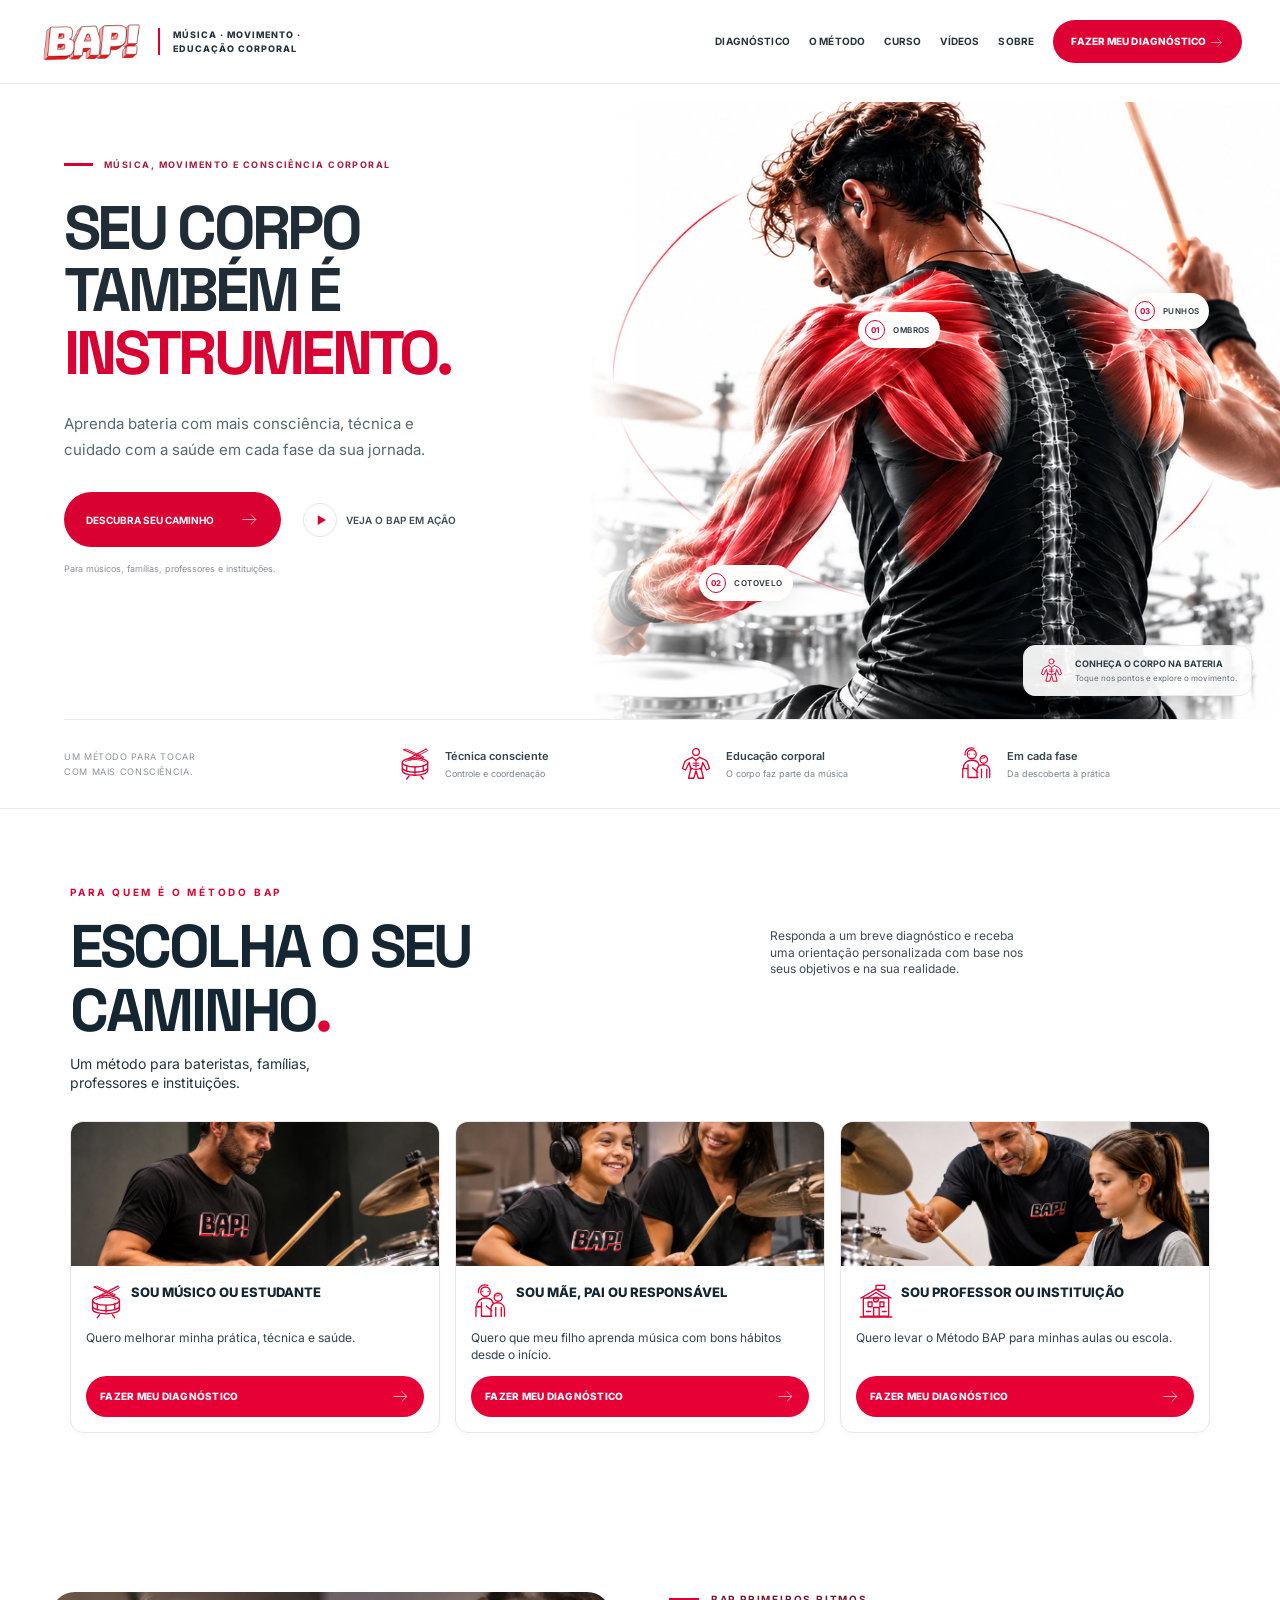
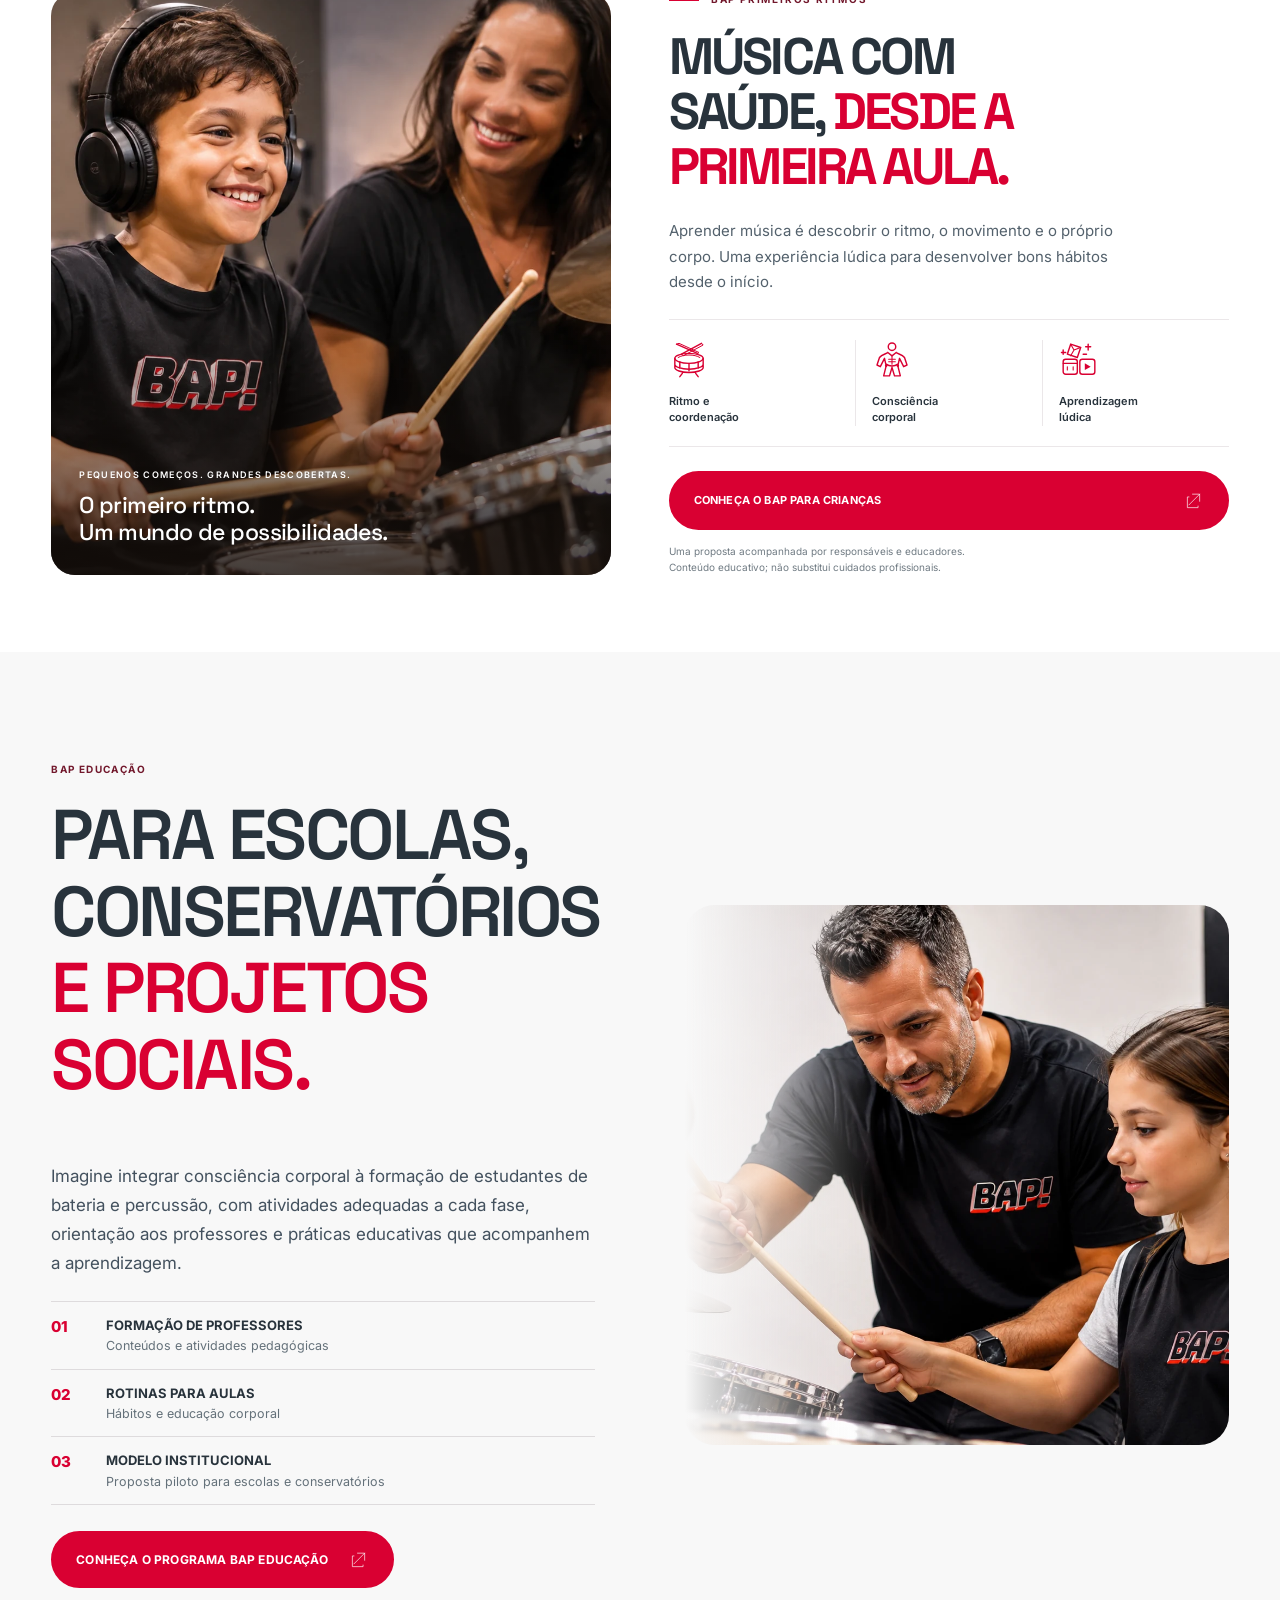
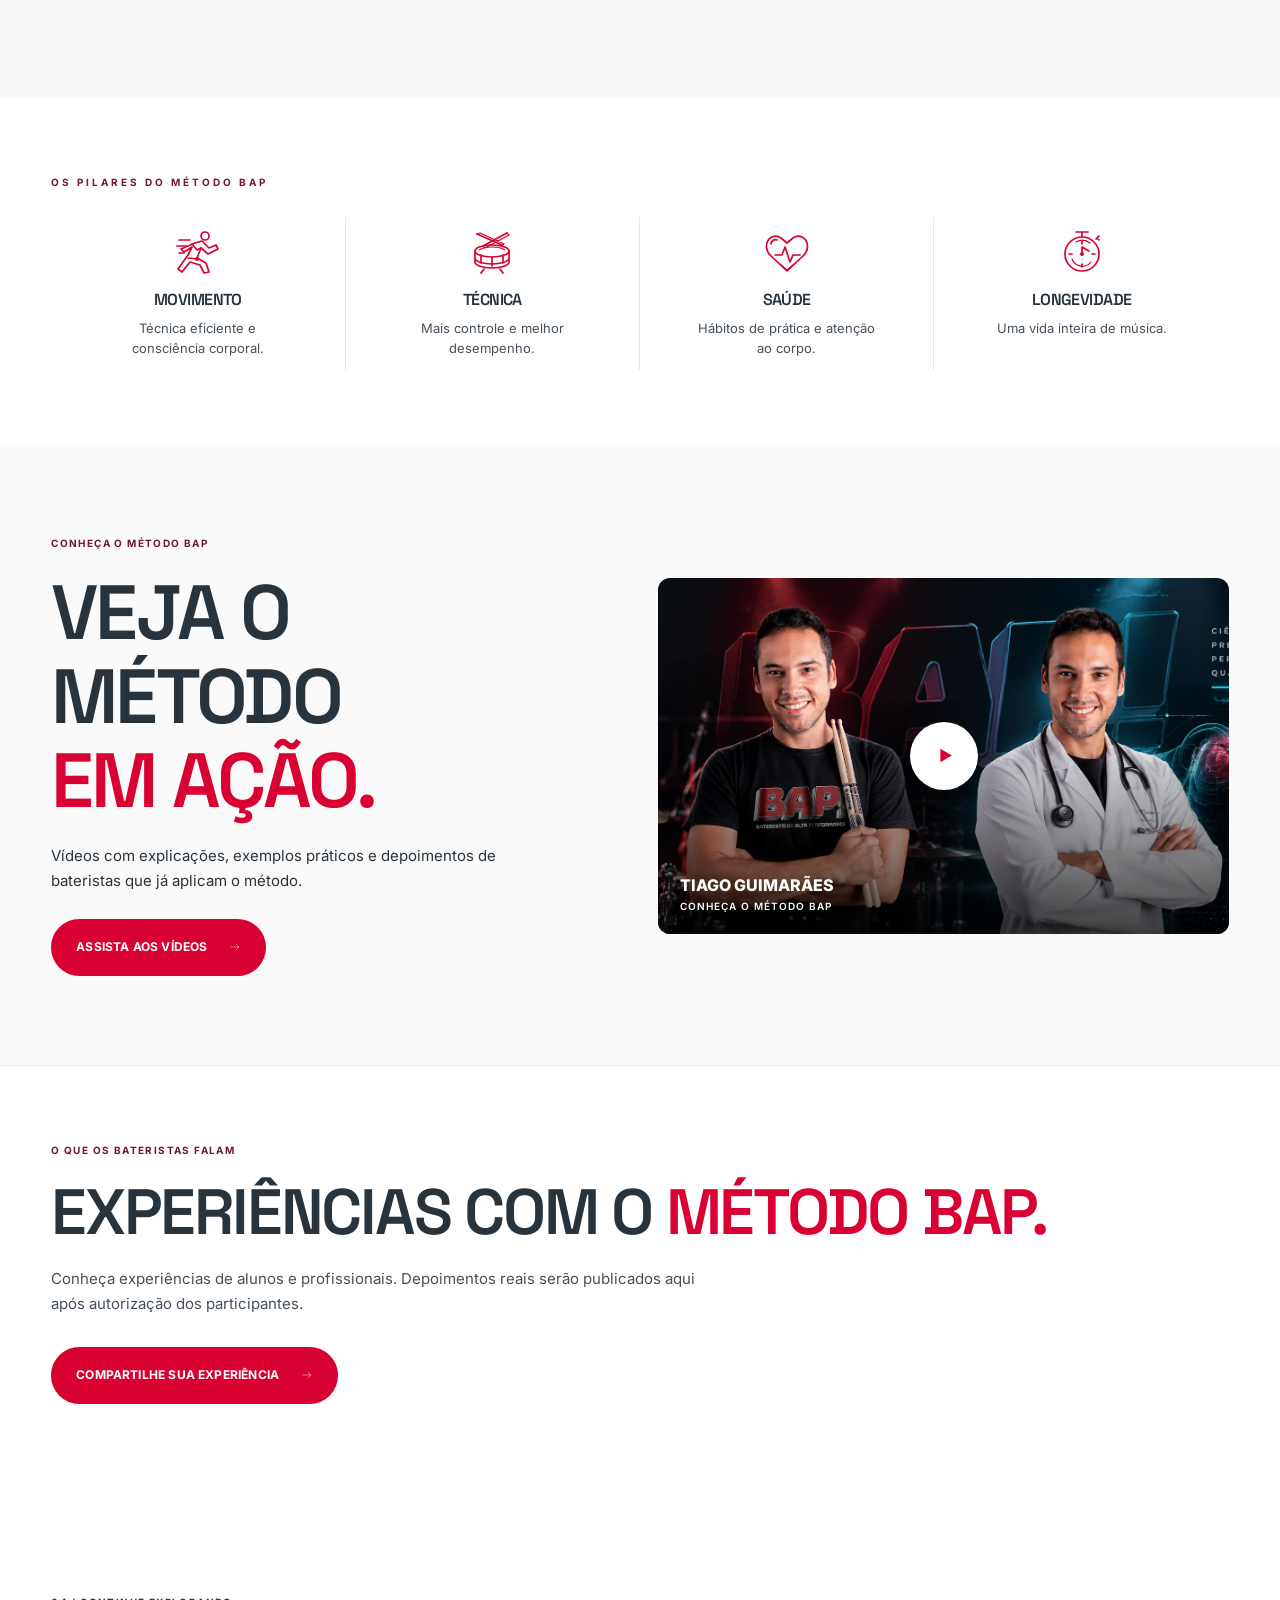
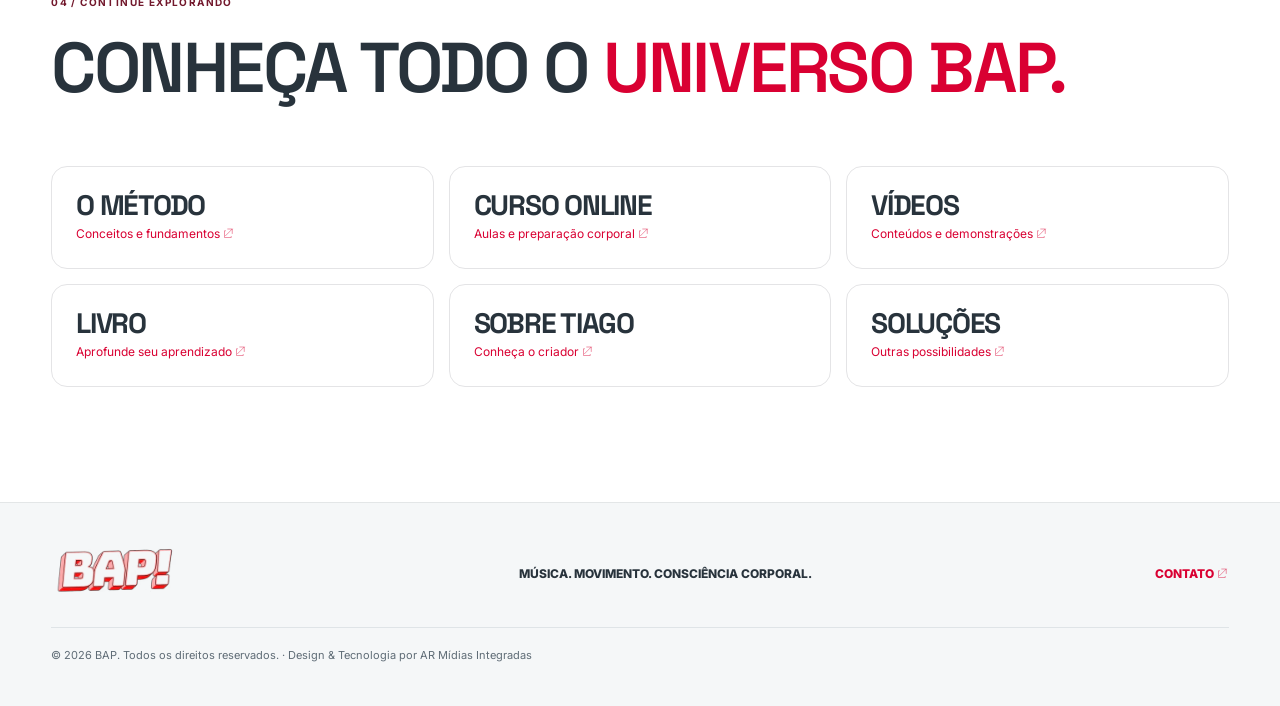
==== commit 7e9e6a58: "Redesenhar primeira dobra com composição corporal aprovada" ====
--- a/index.html
+++ b/index.html
@@ -1,25 +1,11 @@
-<!doctype html><html lang="pt-BR"><head><meta charset="UTF-8"><meta name="viewport" content="width=device-width, initial-scale=1"><meta name="theme-color" content="#ffffff"><meta name="description" content="Método BAP — música, movimento e educação corporal. Descubra o caminho para sua prática musical, seu filho ou sua instituição."><title>Descubra seu caminho | Método BAP</title><link rel="preconnect" href="https://fonts.googleapis.com"><link rel="preconnect" href="https://fonts.gstatic.com" crossorigin><link href="https://fonts.googleapis.com/css2?family=Barlow+Condensed:wght@600;700;800;900&family=Inter:wght@400;500;600;700;800&display=swap" rel="stylesheet"><link rel="stylesheet" href="funil.css"><link rel="stylesheet" href="bap-typography.css"><link rel="stylesheet" href="bap-icons.css"></head><body id="top"><header class="topbar"><a class="brand" href="index.html" aria-label="Método BAP, início"><img src="assets/LogoRed1.avif" alt="BAP"><span>MÚSICA · MOVIMENTO · EDUCAÇÃO CORPORAL</span></a><button type="button" class="menu-toggle" aria-controls="main-nav" aria-expanded="false">MENU <span><svg class="bap-icon" viewBox="0 0 48 48" aria-hidden="true" focusable="false"><use href="assets/bap-icons.svg#menu"></use></svg></span></button><nav id="main-nav" aria-label="Navegação principal"><a href="#avaliacao">DIAGNÓSTICO</a><a href="metodo.html">O MÉTODO</a><a href="curso.html">CURSO</a><a href="videos.html">VÍDEOS</a><a href="sobre-o-autor.html">SOBRE</a><a class="nav-cta" href="#avaliacao">FAZER MEU DIAGNÓSTICO <svg class="bap-icon" viewBox="0 0 48 48" aria-hidden="true" focusable="false"><use href="assets/bap-icons.svg#seta"></use></svg></a></nav></header><main><section class="hero bap-hero-refined bap-motion-home" aria-label="Introdução animada do Método BAP"><div class="hero-inner"><div class="hero-copy"><span class="hero-side-index">DOBRA 01</span><div class="eyebrow">A MÚSICA COMEÇA NO</div><h1>MOVIMENTO<span class="red-period">.</span></h1><p>Aprenda bateria com mais consciência, técnica e saúde em todas as fases da sua jornada.</p><div class="hero-actions"><a class="btn primary" href="#avaliacao">DESCUBRA SEU CAMINHO NO BAP <span><svg class="bap-icon" viewBox="0 0 48 48" aria-hidden="true" focusable="false"><use href="assets/bap-icons.svg#seta"></use></svg></span></a></div><a class="hero-watch" href="videos.html"><span class="watch-play"><svg class="bap-icon" viewBox="0 0 48 48" aria-hidden="true" focusable="false"><use href="assets/bap-icons.svg#play"></use></svg></span> ASSISTA AO VÍDEO</a><div class="hero-proof" aria-label="Pilares do Método BAP"><div><strong>EXPERIÊNCIA</strong><small>PRÁTICA MUSICAL</small></div><div><strong>TÉCNICA</strong><small>CONSCIENTE</small></div><div><strong>SAÚDE</strong><small>E MOVIMENTO</small></div><div><strong>PARA TODAS</strong><small>AS IDADES</small></div></div></div><div class="hero-visual" aria-label="Baterista com indicadores interativos de movimento corporal"><div class="bap-pain-layer" aria-label="Explore regiões corporais do baterista"><button class="bap-pain-point shoulder" type="button" data-region="Ombros" aria-label="Explorar ombros" aria-expanded="false" aria-controls="bap-region-panel" title="Ombros"><span>OMBROS</span></button><button class="bap-pain-point elbow" type="button" data-region="Cotovelo" aria-label="Explorar cotovelo" aria-expanded="false" aria-controls="bap-region-panel" title="Cotovelo"><span>COTOVELO</span></button><button class="bap-pain-point wrist" type="button" data-region="Punhos" aria-label="Explorar punhos" aria-expanded="false" aria-controls="bap-region-panel" title="Punhos"><span>PUNHOS</span></button></div><aside id="bap-region-panel" class="bap-region-panel" aria-live="polite" hidden><button class="bap-region-close" type="button" aria-label="Fechar informação"><svg class="bap-icon" viewBox="0 0 48 48" aria-hidden="true" focusable="false"><use href="assets/bap-icons.svg#fechar"></use></svg></button><small>CONSCIÊNCIA CORPORAL</small><strong class="bap-region-title"></strong><p class="bap-region-description"></p><button class="bap-region-assessment" type="button">EXPLORAR MINHA DIFICULDADE <span aria-hidden="true"><svg class="bap-icon" viewBox="0 0 48 48" aria-hidden="true" focusable="false"><use href="assets/bap-icons.svg#seta"></use></svg></span></button><a href="metodo.html">CONHEÇA O MÉTODO <span aria-hidden="true"><svg class="bap-icon" viewBox="0 0 48 48" aria-hidden="true" focusable="false"><use href="assets/bap-icons.svg#externo"></use></svg></span></a></aside><span class="bap-motion-arc bap-motion-arc-one" aria-hidden="true"></span><span class="bap-motion-arc bap-motion-arc-two" aria-hidden="true"></span><span class="bap-motion-beat" aria-hidden="true"><span></span><span></span><span></span><span></span><span></span></span></div></div></section><section class="assessment assessment-editorial" id="avaliacao"><div class="shell"><div class="section-heading"><div><p class="eyebrow">PARA QUEM É O MÉTODO BAP</p><h2>ESCOLHA O SEU<br><span>CAMINHO<em>.</em></span></h2><p class="assessment-subtitle">Um método para bateristas, famílias,<br>professores e instituições.</p></div><div class="assessment-intro">Responda a um breve diagnóstico e receba<br>uma orientação personalizada com base nos<br>seus objetivos e na sua realidade.</div></div><div class="funnel" id="funnel"><div class="funnel-top"><div><span class="step-label" id="step-label">PASSO 01 / SELECIONE SEU PERFIL</span><div class="progress" aria-hidden="true"><span id="progress-bar" style="width:0%"></span></div></div><button type="button" id="restart" class="restart" hidden><svg class="bap-icon" viewBox="0 0 48 48" aria-hidden="true" focusable="false"><use href="assets/bap-icons.svg#reiniciar"></use></svg> RECOMEÇAR</button></div><div id="funnel-content"><h3>PARA QUEM VOCÊ PROCURA O MÉTODO BAP?</h3><p>Escolha a opção que melhor representa sua necessidade.</p><div class="profile-grid"><button class="profile" data-profile="musico"><span class="profile-symbol"><svg class="bap-icon" viewBox="0 0 48 48" aria-hidden="true" focusable="false"><use href="assets/bap-icons.svg#ritmo"></use></svg></span><strong>SOU MÚSICO OU ESTUDANTE</strong><span>Quero melhorar minha prática, técnica e saúde.</span><b>FAZER MEU DIAGNÓSTICO <svg class="bap-icon" viewBox="0 0 48 48" aria-hidden="true" focusable="false"><use href="assets/bap-icons.svg#seta"></use></svg></b></button><button class="profile" data-profile="familia"><span class="profile-symbol"><svg class="bap-icon" viewBox="0 0 48 48" aria-hidden="true" focusable="false"><use href="assets/bap-icons.svg#familia"></use></svg></span><strong>SOU MÃE, PAI OU RESPONSÁVEL</strong><span>Quero que meu filho aprenda música com bons hábitos desde o início.</span><b>FAZER MEU DIAGNÓSTICO <svg class="bap-icon" viewBox="0 0 48 48" aria-hidden="true" focusable="false"><use href="assets/bap-icons.svg#seta"></use></svg></b></button><button class="profile" data-profile="escola"><span class="profile-symbol"><svg class="bap-icon" viewBox="0 0 48 48" aria-hidden="true" focusable="false"><use href="assets/bap-icons.svg#escola"></use></svg></span><strong>SOU PROFESSOR OU INSTITUIÇÃO</strong><span>Quero levar o Método BAP para minhas aulas ou escola.</span><b>FAZER MEU DIAGNÓSTICO <svg class="bap-icon" viewBox="0 0 48 48" aria-hidden="true" focusable="false"><use href="assets/bap-icons.svg#seta"></use></svg></b></button></div></div><div class="funnel-controls"><button id="back" type="button" hidden><svg class="bap-icon" viewBox="0 0 48 48" aria-hidden="true" focusable="false"><use href="assets/bap-icons.svg#voltar"></use></svg> VOLTAR</button><span id="privacy-note">As respostas permanecem nesta página. Não solicitamos dados de saúde identificáveis.</span></div></div></div></section><section class="early bap-early-refined" id="primeiros-ritmos" aria-labelledby="early-title"><div class="shell early-grid"><div class="early-heading"><p class="eyebrow">BAP PRIMEIROS RITMOS</p><h2 id="early-title">MÚSICA COM<br>SAÚDE, <em>DESDE A<br>PRIMEIRA AULA.</em></h2></div><figure class="early-image"><img src="assets/bap-card-familia.webp" alt="Criança explorando a bateria acompanhada por uma adulta" loading="lazy"><figcaption><span>PEQUENOS COMEÇOS. GRANDES DESCOBERTAS.</span>O primeiro ritmo.<br>Um mundo de possibilidades.</figcaption></figure><div class="early-content"><p class="early-intro">Aprender música é descobrir o ritmo, o movimento e o próprio corpo. Uma experiência lúdica para desenvolver bons hábitos desde o início.</p><div class="early-benefits" aria-label="Descobertas na aprendizagem"><div class="early-benefit"><svg class="bap-icon" viewBox="0 0 48 48" aria-hidden="true" focusable="false"><use href="assets/bap-icons.svg#ritmo"></use></svg><strong>Ritmo e<br>coordenação</strong></div><div class="early-benefit"><svg class="bap-icon" viewBox="0 0 48 48" aria-hidden="true" focusable="false"><use href="assets/bap-icons.svg#corpo"></use></svg><strong>Consciência<br>corporal</strong></div><div class="early-benefit"><svg class="bap-icon" viewBox="0 0 48 48" aria-hidden="true" focusable="false"><use href="assets/bap-icons.svg#ludico"></use></svg><strong>Aprendizagem<br>lúdica</strong></div></div><a class="btn primary early-cta" href="#avaliacao" data-choose="familia">CONHEÇA O BAP PARA CRIANÇAS <svg class="bap-icon" viewBox="0 0 48 48" aria-hidden="true" focusable="false"><use href="assets/bap-icons.svg#externo"></use></svg></a><p class="early-note">Uma proposta acompanhada por responsáveis e educadores.<br>Conteúdo educativo; não substitui cuidados profissionais.</p></div></div></section><section class="schools" id="escolas"><div class="shell two-col"><div><p class="eyebrow">BAP EDUCAÇÃO</p><h2>PARA ESCOLAS, CONSERVATÓRIOS <em>E PROJETOS SOCIAIS.</em></h2><p>Imagine integrar consciência corporal à formação de estudantes de bateria e percussão, com atividades adequadas a cada fase, orientação aos professores e práticas educativas que acompanhem a aprendizagem.</p><div class="benefits"><div><span>01</span><strong>FORMAÇÃO DE PROFESSORES</strong><small>Conteúdos e atividades pedagógicas</small></div><div><span>02</span><strong>ROTINAS PARA AULAS</strong><small>Hábitos e educação corporal</small></div><div><span>03</span><strong>MODELO INSTITUCIONAL</strong><small>Proposta piloto para escolas e conservatórios</small></div></div><a class="btn primary" href="#avaliacao" data-choose="escola">CONHEÇA O PROGRAMA BAP EDUCAÇÃO <svg class="bap-icon" viewBox="0 0 48 48" aria-hidden="true" focusable="false"><use href="assets/bap-icons.svg#externo"></use></svg></a></div><div class="school-art school-art-photo" role="img" aria-label="Professor orientando estudante durante uma aula de bateria"></div></div></section><section class="bap-pillars-reference" id="pilares"><div class="shell"><p class="eyebrow">OS PILARES DO MÉTODO BAP</p><div class="bap-pillars-grid"><div><span aria-hidden="true"><svg class="bap-icon" viewBox="0 0 48 48" aria-hidden="true" focusable="false"><use href="assets/bap-icons.svg#movimento"></use></svg></span><h3>MOVIMENTO</h3><p>Técnica eficiente e consciência corporal.</p></div><div><span aria-hidden="true"><svg class="bap-icon" viewBox="0 0 48 48" aria-hidden="true" focusable="false"><use href="assets/bap-icons.svg#ritmo"></use></svg></span><h3>TÉCNICA</h3><p>Mais controle e melhor desempenho.</p></div><div><span aria-hidden="true"><svg class="bap-icon" viewBox="0 0 48 48" aria-hidden="true" focusable="false"><use href="assets/bap-icons.svg#saude"></use></svg></span><h3>SAÚDE</h3><p>Hábitos de prática e atenção ao corpo.</p></div><div><span aria-hidden="true"><svg class="bap-icon" viewBox="0 0 48 48" aria-hidden="true" focusable="false"><use href="assets/bap-icons.svg#longevidade"></use></svg></span><h3>LONGEVIDADE</h3><p>Uma vida inteira de música.</p></div></div></div></section><section class="bap-method-action" id="metodo-em-acao"><div class="shell bap-action-grid"><div><p class="eyebrow">CONHEÇA O MÉTODO BAP</p><h2>VEJA O MÉTODO<br><em>EM AÇÃO.</em></h2><p>Vídeos com explicações, exemplos práticos e depoimentos de bateristas que já aplicam o método.</p><a class="btn primary" href="videos.html">ASSISTA AOS VÍDEOS <span aria-hidden="true"><svg class="bap-icon" viewBox="0 0 48 48" aria-hidden="true" focusable="false"><use href="assets/bap-icons.svg#seta"></use></svg></span></a></div><a class="bap-action-media" href="videos.html" aria-label="Conheça os vídeos do Método BAP"><img src="assets/desktop/tiago-banner.webp" alt="Tiago apresenta o Método BAP" loading="lazy"><span class="bap-play-symbol" aria-hidden="true"><svg class="bap-icon" viewBox="0 0 48 48" aria-hidden="true" focusable="false"><use href="assets/bap-icons.svg#play"></use></svg></span><span class="bap-media-caption">TIAGO GUIMARÃES <small>CONHEÇA O MÉTODO BAP</small></span></a></div></section><section class="bap-testimonials" id="depoimentos"><div class="shell"><p class="eyebrow">O QUE OS BATERISTAS FALAM</p><h2>EXPERIÊNCIAS COM O <em>MÉTODO BAP.</em></h2><p>Conheça experiências de alunos e profissionais. Depoimentos reais serão publicados aqui após autorização dos participantes.</p><a class="btn primary" href="contato.html">COMPARTILHE SUA EXPERIÊNCIA <span aria-hidden="true"><svg class="bap-icon" viewBox="0 0 48 48" aria-hidden="true" focusable="false"><use href="assets/bap-icons.svg#seta"></use></svg></span></a></div></section><section class="explore"><div class="shell"><p class="eyebrow">04 / CONTINUE EXPLORANDO</p><h2>CONHEÇA TODO O <em>UNIVERSO BAP.</em></h2><div class="explore-grid"><a href="metodo.html"><strong>O MÉTODO</strong><span>Conceitos e fundamentos <svg class="bap-icon" viewBox="0 0 48 48" aria-hidden="true" focusable="false"><use href="assets/bap-icons.svg#externo"></use></svg></span></a><a href="curso.html"><strong>CURSO ONLINE</strong><span>Aulas e preparação corporal <svg class="bap-icon" viewBox="0 0 48 48" aria-hidden="true" focusable="false"><use href="assets/bap-icons.svg#externo"></use></svg></span></a><a href="videos.html"><strong>VÍDEOS</strong><span>Conteúdos e demonstrações <svg class="bap-icon" viewBox="0 0 48 48" aria-hidden="true" focusable="false"><use href="assets/bap-icons.svg#externo"></use></svg></span></a><a href="livro.html"><strong>LIVRO</strong><span>Aprofunde seu aprendizado <svg class="bap-icon" viewBox="0 0 48 48" aria-hidden="true" focusable="false"><use href="assets/bap-icons.svg#externo"></use></svg></span></a><a href="sobre-o-autor.html"><strong>SOBRE TIAGO</strong><span>Conheça o criador <svg class="bap-icon" viewBox="0 0 48 48" aria-hidden="true" focusable="false"><use href="assets/bap-icons.svg#externo"></use></svg></span></a><a href="loja.html"><strong>SOLUÇÕES</strong><span>Outras possibilidades <svg class="bap-icon" viewBox="0 0 48 48" aria-hidden="true" focusable="false"><use href="assets/bap-icons.svg#externo"></use></svg></span></a></div></div></section></main><footer><div class="shell footer-inner"><a href="index.html"><img src="assets/LogoRed1.avif" alt="Método BAP" width="125"></a><p>MÚSICA. MOVIMENTO. CONSCIÊNCIA CORPORAL.</p><a href="contato.html">CONTATO <svg class="bap-icon" viewBox="0 0 48 48" aria-hidden="true" focusable="false"><use href="assets/bap-icons.svg#externo"></use></svg></a><span>© 2026 BAP. Todos os direitos reservados. · Design &amp; Tecnologia por AR Mídias Integradas</span></div></footer><script src="funil.js" defer></script><script>
-/* BAP light-home motion; never hides editorial content when JS is unavailable. */
-(function(){
- const hero=document.querySelector('.bap-motion-home');if(!hero)return;
- const reduced=window.matchMedia('(prefers-reduced-motion: reduce)');
- if(reduced.matches)return;
- const start=()=>{hero.classList.add('bap-motion-active')};
- if(document.readyState==='complete')start();else window.addEventListener('load',start,{once:true});
- const visual=hero.querySelector('.hero-visual');
- if(visual && 'IntersectionObserver' in window){
-  const observer=new IntersectionObserver(entries=>{for(const e of entries)hero.classList.toggle('bap-motion-visible',e.isIntersecting)},{threshold:.12});
-  observer.observe(hero);
- }else hero.classList.add('bap-motion-visible');
-})();
-</script>
+<!doctype html><html lang="pt-BR"><head><meta charset="UTF-8"><meta name="viewport" content="width=device-width, initial-scale=1"><meta name="theme-color" content="#ffffff"><meta name="description" content="Método BAP — música, movimento e educação corporal. Descubra o caminho para sua prática musical, seu filho ou sua instituição."><title>Descubra seu caminho | Método BAP</title><link rel="preconnect" href="https://fonts.googleapis.com"><link rel="preconnect" href="https://fonts.gstatic.com" crossorigin><link href="https://fonts.googleapis.com/css2?family=Barlow+Condensed:wght@600;700;800;900&family=Inter:wght@400;500;600;700;800&display=swap" rel="stylesheet"><link rel="stylesheet" href="funil.css"><link rel="stylesheet" href="bap-typography.css"><link rel="stylesheet" href="bap-icons.css"><link rel="stylesheet" href="bap-hero.css"></head><body id="top"><header class="topbar"><a class="brand" href="index.html" aria-label="Método BAP, início"><img src="assets/LogoRed1.avif" alt="BAP"><span>MÚSICA · MOVIMENTO · EDUCAÇÃO CORPORAL</span></a><button type="button" class="menu-toggle" aria-controls="main-nav" aria-expanded="false">MENU <span><svg class="bap-icon" viewBox="0 0 48 48" aria-hidden="true" focusable="false"><use href="assets/bap-icons.svg#menu"></use></svg></span></button><nav id="main-nav" aria-label="Navegação principal"><a href="#avaliacao">DIAGNÓSTICO</a><a href="metodo.html">O MÉTODO</a><a href="curso.html">CURSO</a><a href="videos.html">VÍDEOS</a><a href="sobre-o-autor.html">SOBRE</a><a class="nav-cta" href="#avaliacao">FAZER MEU DIAGNÓSTICO <svg class="bap-icon" viewBox="0 0 48 48" aria-hidden="true" focusable="false"><use href="assets/bap-icons.svg#seta"></use></svg></a></nav></header><main><section class="bap-hero-new" aria-labelledby="bap-hero-title"><div class="bh-copy"><p class="bh-eyebrow">MÚSICA, MOVIMENTO E CONSCIÊNCIA CORPORAL</p><h1 id="bap-hero-title">SEU CORPO<br>TAMBÉM É<br><em>INSTRUMENTO.</em></h1><p class="bh-lead">Aprenda bateria com mais consciência, técnica e cuidado com a saúde em cada fase da sua jornada.</p><div class="bh-actions"><a class="bh-primary" href="#avaliacao">DESCUBRA SEU CAMINHO <svg viewBox="0 0 48 48" aria-hidden="true"><use href="assets/bap-icons.svg#seta"></use></svg></a><a class="bh-watch" href="videos.html"><span><svg viewBox="0 0 48 48" aria-hidden="true"><use href="assets/bap-icons.svg#play"></use></svg></span>VEJA O BAP EM AÇÃO</a></div><p class="bh-subline">Para músicos, famílias, professores e instituições.</p></div><div class="bh-visual"><img width="966" height="862" fetchpriority="high" src="assets/bap-hero-branco-foto.webp" alt="Baterista com representação dos músculos e da coluna"><div class="bh-map"><button class="bh-point shoulder" data-region="Ombros" type="button" aria-expanded="false" aria-controls="bap-region-panel"><i>01</i> OMBROS</button><button class="bh-point elbow" data-region="Cotovelo" type="button" aria-expanded="false" aria-controls="bap-region-panel"><i>02</i> COTOVELO</button><button class="bh-point wrist" data-region="Punhos" type="button" aria-expanded="false" aria-controls="bap-region-panel"><i>03</i> PUNHOS</button></div><div class="bh-visual-note"><svg viewBox="0 0 48 48" aria-hidden="true"><use href="assets/bap-icons.svg#corpo"></use></svg><div><strong>CONHEÇA O CORPO NA BATERIA</strong>Toque nos pontos e explore o movimento.</div></div><aside id="bap-region-panel" class="bap-region-panel" aria-live="polite" hidden><button class="bap-region-close" type="button" aria-label="Fechar informação"><svg class="bap-icon" viewBox="0 0 48 48" aria-hidden="true" focusable="false"><use href="assets/bap-icons.svg#fechar"></use></svg></button><small>CONSCIÊNCIA CORPORAL</small><strong class="bap-region-title"></strong><p class="bap-region-description"></p><button class="bap-region-assessment" type="button">EXPLORAR MINHA DIFICULDADE <span aria-hidden="true"><svg class="bap-icon" viewBox="0 0 48 48" aria-hidden="true" focusable="false"><use href="assets/bap-icons.svg#seta"></use></svg></span></button><a href="metodo.html">CONHEÇA O MÉTODO <span aria-hidden="true"><svg class="bap-icon" viewBox="0 0 48 48" aria-hidden="true" focusable="false"><use href="assets/bap-icons.svg#externo"></use></svg></span></a></aside></div><div class="bh-ribbon"><div class="bh-intro">UM MÉTODO PARA TOCAR<br>COM MAIS CONSCIÊNCIA.</div><div class="bh-feature"><svg viewBox="0 0 48 48" aria-hidden="true"><use href="assets/bap-icons.svg#ritmo"></use></svg><div><strong>Técnica consciente</strong><small>Controle e coordenação</small></div></div><div class="bh-feature"><svg viewBox="0 0 48 48" aria-hidden="true"><use href="assets/bap-icons.svg#corpo"></use></svg><div><strong>Educação corporal</strong><small>O corpo faz parte da música</small></div></div><div class="bh-feature"><svg viewBox="0 0 48 48" aria-hidden="true"><use href="assets/bap-icons.svg#familia"></use></svg><div><strong>Em cada fase</strong><small>Da descoberta à prática</small></div></div></div></section><section class="assessment assessment-editorial" id="avaliacao"><div class="shell"><div class="section-heading"><div><p class="eyebrow">PARA QUEM É O MÉTODO BAP</p><h2>ESCOLHA O SEU<br><span>CAMINHO<em>.</em></span></h2><p class="assessment-subtitle">Um método para bateristas, famílias,<br>professores e instituições.</p></div><div class="assessment-intro">Responda a um breve diagnóstico e receba<br>uma orientação personalizada com base nos<br>seus objetivos e na sua realidade.</div></div><div class="funnel" id="funnel"><div class="funnel-top"><div><span class="step-label" id="step-label">PASSO 01 / SELECIONE SEU PERFIL</span><div class="progress" aria-hidden="true"><span id="progress-bar" style="width:0%"></span></div></div><button type="button" id="restart" class="restart" hidden><svg class="bap-icon" viewBox="0 0 48 48" aria-hidden="true" focusable="false"><use href="assets/bap-icons.svg#reiniciar"></use></svg> RECOMEÇAR</button></div><div id="funnel-content"><h3>PARA QUEM VOCÊ PROCURA O MÉTODO BAP?</h3><p>Escolha a opção que melhor representa sua necessidade.</p><div class="profile-grid"><button class="profile" data-profile="musico"><span class="profile-symbol"><svg class="bap-icon" viewBox="0 0 48 48" aria-hidden="true" focusable="false"><use href="assets/bap-icons.svg#ritmo"></use></svg></span><strong>SOU MÚSICO OU ESTUDANTE</strong><span>Quero melhorar minha prática, técnica e saúde.</span><b>FAZER MEU DIAGNÓSTICO <svg class="bap-icon" viewBox="0 0 48 48" aria-hidden="true" focusable="false"><use href="assets/bap-icons.svg#seta"></use></svg></b></button><button class="profile" data-profile="familia"><span class="profile-symbol"><svg class="bap-icon" viewBox="0 0 48 48" aria-hidden="true" focusable="false"><use href="assets/bap-icons.svg#familia"></use></svg></span><strong>SOU MÃE, PAI OU RESPONSÁVEL</strong><span>Quero que meu filho aprenda música com bons hábitos desde o início.</span><b>FAZER MEU DIAGNÓSTICO <svg class="bap-icon" viewBox="0 0 48 48" aria-hidden="true" focusable="false"><use href="assets/bap-icons.svg#seta"></use></svg></b></button><button class="profile" data-profile="escola"><span class="profile-symbol"><svg class="bap-icon" viewBox="0 0 48 48" aria-hidden="true" focusable="false"><use href="assets/bap-icons.svg#escola"></use></svg></span><strong>SOU PROFESSOR OU INSTITUIÇÃO</strong><span>Quero levar o Método BAP para minhas aulas ou escola.</span><b>FAZER MEU DIAGNÓSTICO <svg class="bap-icon" viewBox="0 0 48 48" aria-hidden="true" focusable="false"><use href="assets/bap-icons.svg#seta"></use></svg></b></button></div></div><div class="funnel-controls"><button id="back" type="button" hidden><svg class="bap-icon" viewBox="0 0 48 48" aria-hidden="true" focusable="false"><use href="assets/bap-icons.svg#voltar"></use></svg> VOLTAR</button><span id="privacy-note">As respostas permanecem nesta página. Não solicitamos dados de saúde identificáveis.</span></div></div></div></section><section class="early bap-early-refined" id="primeiros-ritmos" aria-labelledby="early-title"><div class="shell early-grid"><div class="early-heading"><p class="eyebrow">BAP PRIMEIROS RITMOS</p><h2 id="early-title">MÚSICA COM<br>SAÚDE, <em>DESDE A<br>PRIMEIRA AULA.</em></h2></div><figure class="early-image"><img src="assets/bap-card-familia.webp" alt="Criança explorando a bateria acompanhada por uma adulta" loading="lazy"><figcaption><span>PEQUENOS COMEÇOS. GRANDES DESCOBERTAS.</span>O primeiro ritmo.<br>Um mundo de possibilidades.</figcaption></figure><div class="early-content"><p class="early-intro">Aprender música é descobrir o ritmo, o movimento e o próprio corpo. Uma experiência lúdica para desenvolver bons hábitos desde o início.</p><div class="early-benefits" aria-label="Descobertas na aprendizagem"><div class="early-benefit"><svg class="bap-icon" viewBox="0 0 48 48" aria-hidden="true" focusable="false"><use href="assets/bap-icons.svg#ritmo"></use></svg><strong>Ritmo e<br>coordenação</strong></div><div class="early-benefit"><svg class="bap-icon" viewBox="0 0 48 48" aria-hidden="true" focusable="false"><use href="assets/bap-icons.svg#corpo"></use></svg><strong>Consciência<br>corporal</strong></div><div class="early-benefit"><svg class="bap-icon" viewBox="0 0 48 48" aria-hidden="true" focusable="false"><use href="assets/bap-icons.svg#ludico"></use></svg><strong>Aprendizagem<br>lúdica</strong></div></div><a class="btn primary early-cta" href="#avaliacao" data-choose="familia">CONHEÇA O BAP PARA CRIANÇAS <svg class="bap-icon" viewBox="0 0 48 48" aria-hidden="true" focusable="false"><use href="assets/bap-icons.svg#externo"></use></svg></a><p class="early-note">Uma proposta acompanhada por responsáveis e educadores.<br>Conteúdo educativo; não substitui cuidados profissionais.</p></div></div></section><section class="schools" id="escolas"><div class="shell two-col"><div><p class="eyebrow">BAP EDUCAÇÃO</p><h2>PARA ESCOLAS, CONSERVATÓRIOS <em>E PROJETOS SOCIAIS.</em></h2><p>Imagine integrar consciência corporal à formação de estudantes de bateria e percussão, com atividades adequadas a cada fase, orientação aos professores e práticas educativas que acompanhem a aprendizagem.</p><div class="benefits"><div><span>01</span><strong>FORMAÇÃO DE PROFESSORES</strong><small>Conteúdos e atividades pedagógicas</small></div><div><span>02</span><strong>ROTINAS PARA AULAS</strong><small>Hábitos e educação corporal</small></div><div><span>03</span><strong>MODELO INSTITUCIONAL</strong><small>Proposta piloto para escolas e conservatórios</small></div></div><a class="btn primary" href="#avaliacao" data-choose="escola">CONHEÇA O PROGRAMA BAP EDUCAÇÃO <svg class="bap-icon" viewBox="0 0 48 48" aria-hidden="true" focusable="false"><use href="assets/bap-icons.svg#externo"></use></svg></a></div><div class="school-art school-art-photo" role="img" aria-label="Professor orientando estudante durante uma aula de bateria"></div></div></section><section class="bap-pillars-reference" id="pilares"><div class="shell"><p class="eyebrow">OS PILARES DO MÉTODO BAP</p><div class="bap-pillars-grid"><div><span aria-hidden="true"><svg class="bap-icon" viewBox="0 0 48 48" aria-hidden="true" focusable="false"><use href="assets/bap-icons.svg#movimento"></use></svg></span><h3>MOVIMENTO</h3><p>Técnica eficiente e consciência corporal.</p></div><div><span aria-hidden="true"><svg class="bap-icon" viewBox="0 0 48 48" aria-hidden="true" focusable="false"><use href="assets/bap-icons.svg#ritmo"></use></svg></span><h3>TÉCNICA</h3><p>Mais controle e melhor desempenho.</p></div><div><span aria-hidden="true"><svg class="bap-icon" viewBox="0 0 48 48" aria-hidden="true" focusable="false"><use href="assets/bap-icons.svg#saude"></use></svg></span><h3>SAÚDE</h3><p>Hábitos de prática e atenção ao corpo.</p></div><div><span aria-hidden="true"><svg class="bap-icon" viewBox="0 0 48 48" aria-hidden="true" focusable="false"><use href="assets/bap-icons.svg#longevidade"></use></svg></span><h3>LONGEVIDADE</h3><p>Uma vida inteira de música.</p></div></div></div></section><section class="bap-method-action" id="metodo-em-acao"><div class="shell bap-action-grid"><div><p class="eyebrow">CONHEÇA O MÉTODO BAP</p><h2>VEJA O MÉTODO<br><em>EM AÇÃO.</em></h2><p>Vídeos com explicações, exemplos práticos e depoimentos de bateristas que já aplicam o método.</p><a class="btn primary" href="videos.html">ASSISTA AOS VÍDEOS <span aria-hidden="true"><svg class="bap-icon" viewBox="0 0 48 48" aria-hidden="true" focusable="false"><use href="assets/bap-icons.svg#seta"></use></svg></span></a></div><a class="bap-action-media" href="videos.html" aria-label="Conheça os vídeos do Método BAP"><img src="assets/desktop/tiago-banner.webp" alt="Tiago apresenta o Método BAP" loading="lazy"><span class="bap-play-symbol" aria-hidden="true"><svg class="bap-icon" viewBox="0 0 48 48" aria-hidden="true" focusable="false"><use href="assets/bap-icons.svg#play"></use></svg></span><span class="bap-media-caption">TIAGO GUIMARÃES <small>CONHEÇA O MÉTODO BAP</small></span></a></div></section><section class="bap-testimonials" id="depoimentos"><div class="shell"><p class="eyebrow">O QUE OS BATERISTAS FALAM</p><h2>EXPERIÊNCIAS COM O <em>MÉTODO BAP.</em></h2><p>Conheça experiências de alunos e profissionais. Depoimentos reais serão publicados aqui após autorização dos participantes.</p><a class="btn primary" href="contato.html">COMPARTILHE SUA EXPERIÊNCIA <span aria-hidden="true"><svg class="bap-icon" viewBox="0 0 48 48" aria-hidden="true" focusable="false"><use href="assets/bap-icons.svg#seta"></use></svg></span></a></div></section><section class="explore"><div class="shell"><p class="eyebrow">04 / CONTINUE EXPLORANDO</p><h2>CONHEÇA TODO O <em>UNIVERSO BAP.</em></h2><div class="explore-grid"><a href="metodo.html"><strong>O MÉTODO</strong><span>Conceitos e fundamentos <svg class="bap-icon" viewBox="0 0 48 48" aria-hidden="true" focusable="false"><use href="assets/bap-icons.svg#externo"></use></svg></span></a><a href="curso.html"><strong>CURSO ONLINE</strong><span>Aulas e preparação corporal <svg class="bap-icon" viewBox="0 0 48 48" aria-hidden="true" focusable="false"><use href="assets/bap-icons.svg#externo"></use></svg></span></a><a href="videos.html"><strong>VÍDEOS</strong><span>Conteúdos e demonstrações <svg class="bap-icon" viewBox="0 0 48 48" aria-hidden="true" focusable="false"><use href="assets/bap-icons.svg#externo"></use></svg></span></a><a href="livro.html"><strong>LIVRO</strong><span>Aprofunde seu aprendizado <svg class="bap-icon" viewBox="0 0 48 48" aria-hidden="true" focusable="false"><use href="assets/bap-icons.svg#externo"></use></svg></span></a><a href="sobre-o-autor.html"><strong>SOBRE TIAGO</strong><span>Conheça o criador <svg class="bap-icon" viewBox="0 0 48 48" aria-hidden="true" focusable="false"><use href="assets/bap-icons.svg#externo"></use></svg></span></a><a href="loja.html"><strong>SOLUÇÕES</strong><span>Outras possibilidades <svg class="bap-icon" viewBox="0 0 48 48" aria-hidden="true" focusable="false"><use href="assets/bap-icons.svg#externo"></use></svg></span></a></div></div></section></main><footer><div class="shell footer-inner"><a href="index.html"><img src="assets/LogoRed1.avif" alt="Método BAP" width="125"></a><p>MÚSICA. MOVIMENTO. CONSCIÊNCIA CORPORAL.</p><a href="contato.html">CONTATO <svg class="bap-icon" viewBox="0 0 48 48" aria-hidden="true" focusable="false"><use href="assets/bap-icons.svg#externo"></use></svg></a><span>© 2026 BAP. Todos os direitos reservados. · Design &amp; Tecnologia por AR Mídias Integradas</span></div></footer><script src="funil.js" defer></script>
 <script>
 /* Pontos anatômicos: interação acessível, sem alegações de diagnóstico. */
 (function(){
- const hero=document.querySelector('.bap-motion-home');
+ const hero=document.querySelector('.bap-hero-new');
  const panel=document.querySelector('#bap-region-panel');
  if(!hero||!panel)return;
- const points=[...hero.querySelectorAll('.bap-pain-point')];
+ const points=[...hero.querySelectorAll('.bh-point')];
  const title=panel.querySelector('.bap-region-title'),description=panel.querySelector('.bap-region-description');
  const content={
   Ombros:'A mobilidade e a organização dos ombros influenciam a maneira de alcançar tambores e pratos. Observe se o movimento acontece sem tensão desnecessária.',
@@ -33,7 +19,7 @@
   panel.hidden=false;p.classList.add('is-selected');p.setAttribute('aria-expanded','true');
  }));
  panel.querySelector('.bap-region-close').addEventListener('click',close);
- panel.querySelector('.bap-region-assessment').addEventListener('click',()=>{const active=hero.querySelector('.bap-pain-point.is-selected');const region=active?.dataset.region||'';close();document.dispatchEvent(new CustomEvent('bap:assessment',{detail:{profile:'musico',intent:'desconforto',region}}));});
- hero.addEventListener('keydown',e=>{if(e.key==='Escape'&&!panel.hidden){const active=hero.querySelector('.bap-pain-point.is-selected');close();active?.focus()}});
+ panel.querySelector('.bap-region-assessment').addEventListener('click',()=>{const active=hero.querySelector('.bh-point.is-selected');const region=active?.dataset.region||'';close();document.dispatchEvent(new CustomEvent('bap:assessment',{detail:{profile:'musico',intent:'desconforto',region}}));});
+ hero.addEventListener('keydown',e=>{if(e.key==='Escape'&&!panel.hidden){const active=hero.querySelector('.bh-point.is-selected');close();active?.focus()}});
 })();
 </script></body></html>
--- a/bap-hero.css
+++ b/bap-hero.css
@@ -0,0 +1,18 @@
+.bap-hero-new{max-width:1440px;margin:auto;display:grid;grid-template-columns:46% 54%;min-height:0;border-bottom:1px solid #ece9ec;position:relative;overflow:hidden}.bh-copy{padding:74px 0 40px 64px;z-index:2}.bh-eyebrow{display:flex;align-items:center;gap:11px;color:#a51c3e;font-size:9px;letter-spacing:.16em;font-weight:700;margin:0 0 25px}.bh-eyebrow:before{content:'';height:3px;width:29px;background:#d90032}.bap-hero-new h1{font:700 clamp(52px,4.8vw,72px)/1.02 'Space Grotesk',Arial,sans-serif;letter-spacing:-.06em;margin:0 0 27px;text-transform:uppercase}.bap-hero-new h1 em{font-style:normal;color:#d90032}.bh-lead{font-size:15px;line-height:1.7;color:#586671;max-width:400px;margin:0 0 30px}.bh-actions{display:flex;align-items:center;gap:22px;flex-wrap:wrap}.bh-primary{display:flex;align-items:center;justify-content:space-between;gap:26px;background:#d90032;padding:18px 22px;color:white;border:0;border-radius:40px;font:700 10px Inter;text-decoration:none}.bh-primary svg{width:19px;height:19px}.bh-watch{display:inline-flex;align-items:center;gap:9px;font-size:10px;font-weight:600;color:#3e4b55;text-decoration:none}.bh-watch>span{display:grid;place-items:center;width:34px;height:34px;border:1px solid #e5e7eb;border-radius:50%;color:#d90032}.bh-watch svg{width:18px;height:18px}.bh-subline{margin:15px 0 0;font-size:9px;color:#899198}.bh-visual{min-width:0;position:relative;margin-top:18px;align-self:end}.bh-visual img{display:block;width:100%;height:auto}.bh-visual:before{content:'';position:absolute;inset:0 86% 0 0;background:linear-gradient(90deg,#fff,transparent);z-index:1;pointer-events:none}.bh-map{position:absolute;inset:0}.bh-point{border:0;position:absolute;display:flex;align-items:center;gap:8px;background:#fffefc;color:#263540;padding:7px 10px 7px 7px;border-radius:30px;box-shadow:0 3px 18px #1b26301a;font:600 8px Inter;letter-spacing:.05em;cursor:pointer;z-index:3;white-space:nowrap}.bh-point i{display:grid;place-items:center;width:20px;height:20px;border:1.7px solid #d90032;color:#d90032;border-radius:50%;font:700 8px Inter;font-style:normal;background:#fff}.bh-point.shoulder{left:39%;top:34%}.bh-point.elbow{left:16%;top:75%}.bh-point.wrist{left:78%;top:31%}.bh-point:hover,.bh-point:focus-visible{outline:2px solid #d90032;outline-offset:3px}.bh-point.is-selected{background:#d90032;color:white}.bh-point.is-selected i{border-color:#fff}.bh-visual-note{position:absolute;right:28px;bottom:23px;display:flex;gap:10px;align-items:center;font-size:8px;line-height:1.5;color:#626d76;background:#ffffffec;border:1px solid #e9e8eb;padding:11px 14px;border-radius:12px;z-index:2}.bh-visual-note svg{width:27px;height:27px;color:#d90032}.bh-visual-note strong{display:block;color:#303e48;font-size:9px;margin-bottom:2px}.bh-ribbon{grid-column:1/-1;display:grid;grid-template-columns:1.2fr 1fr 1fr 1fr;align-items:center;max-width:1312px;padding:26px 0;margin:0 64px;border-top:1px solid #ece9ec;gap:24px}.bh-ribbon .bh-intro{font-size:9px;line-height:1.7;letter-spacing:.07em;color:#8b939a}.bh-feature{display:flex;gap:12px;align-items:center}.bh-feature svg{width:36px;height:36px;color:#d90032;flex-shrink:0}.bh-feature strong{display:block;font:600 11px/1.5 Inter;color:#34424b}.bh-feature small{display:block;font-size:9px;color:#7a858e;margin-top:3px}
+@media(max-width:1000px){.bap-hero-new{display:flex;flex-direction:column}.bap-hero-new .bh-copy{padding:36px 23px 16px}.bap-hero-new .bh-eyebrow{font-size:8px;margin-bottom:22px}.bap-hero-new h1{font-size:clamp(34px,11.28vw,64px);line-height:1.04;letter-spacing:-.055em;margin-bottom:22px}.bap-hero-new .bh-lead{font-size:13px;margin-bottom:24px}.bap-hero-new .bh-actions{gap:17px}.bap-hero-new .bh-primary{padding:17px 20px;font-size:10px;width:100%}.bap-hero-new .bh-watch{font-size:10px}.bap-hero-new .bh-watch>span{width:30px;height:30px}.bap-hero-new .bh-subline{font-size:8px;margin-top:12px}.bap-hero-new .bh-visual{margin-top:0;width:100%}.bap-hero-new .bh-visual:before{display:none}.bap-hero-new .bh-point{font-size:7px;padding:5px 8px 5px 5px;gap:5px}.bap-hero-new .bh-point i{width:16px;height:16px;font-size:7px}.bap-hero-new .bh-point.shoulder{left:31%;top:33%}.bap-hero-new .bh-point.elbow{left:13%;top:72%}.bap-hero-new .bh-point.wrist{left:72%;top:31%}.bap-hero-new .bh-visual-note{right:14px;bottom:12px;font-size:7px;padding:8px 10px;gap:7px}.bap-hero-new .bh-visual-note strong{font-size:8px}.bap-hero-new .bh-visual-note svg{width:22px;height:22px}.bap-hero-new .bh-ribbon{grid-template-columns:1fr;margin:0 23px;padding:23px 0;gap:20px}.bap-hero-new .bh-ribbon>.bh-intro{font-size:8px;letter-spacing:.1em}.bap-hero-new .bh-feature{gap:14px}.bap-hero-new .bh-feature svg{width:32px;height:32px}.bap-hero-new .bh-feature strong{font-size:11px}.bap-hero-new .bh-feature small{font-size:9px}}
+
+/* Scoped component: supersedes the retired hero without affecting other folds. */
+.bap-hero-new h1{color:#202d36;white-space:normal;text-wrap:initial;font-size:clamp(52px,4.8vw,72px);line-height:1.02;letter-spacing:-.06em}
+.bap-hero-new .bh-eyebrow{line-height:1.5}.bap-hero-new .bh-lead{line-height:1.7}.bap-hero-new .bh-subline{line-height:1.6}
+.bap-hero-new .bh-ribbon{width:auto;max-width:none}.bap-hero-new .bh-point{min-height:36px}.bap-hero-new .bh-point.is-selected{background:#d90032;color:#fff}
+.bap-hero-new .bap-region-panel{position:absolute;bottom:28px;left:8%;right:6%;z-index:6;background:#fff;border:1px solid #ebdce0;box-shadow:0 10px 45px #27343d24;border-radius:16px;padding:20px 40px 20px 20px}
+.bap-hero-new .bap-region-panel[hidden]{display:none}.bap-hero-new .bap-region-panel small{font-size:9px;letter-spacing:.12em;color:#a31b3b}.bap-hero-new .bap-region-panel strong{display:block;font:600 22px/1.2 var(--bap-font-display);margin:7px 0}.bap-hero-new .bap-region-panel p{font-size:12px;line-height:1.6;color:#65717b;margin:0}
+.bap-hero-new .bap-region-close{position:absolute;right:10px;top:10px;border:0;background:transparent;padding:6px}.bap-hero-new .bap-region-close svg{width:18px;height:18px}
+.bap-hero-new .bap-region-assessment{display:flex;align-items:center;justify-content:center;gap:10px;width:100%;padding:12px;margin:14px 0 10px;border:0;border-radius:24px;background:#d90032;color:#fff;font-size:10px;font-weight:700}
+.bap-hero-new .bap-region-panel>a{font-size:10px;color:#a31b3b}.bap-hero-new a:focus-visible,.bap-hero-new button:focus-visible{outline:2px solid #a31b3b;outline-offset:4px}
+@media(max-width:1000px){.bap-hero-new h1{font-size:clamp(34px,11.28vw,64px);line-height:1.04;letter-spacing:-.055em}.bap-hero-new .bh-point{min-height:32px}.bap-hero-new .bap-region-panel{bottom:12px;left:12px;right:12px;padding:16px 32px 16px 16px}.bap-hero-new .bh-ribbon{width:calc(100% - 46px)}.bap-hero-new .bh-eyebrow{letter-spacing:.1em}}
+
+.bap-hero-new svg{fill:none;flex-shrink:0;pointer-events:none}
+/* Let the existing school grid shrink with narrow mobile viewports. */
+#escolas .two-col>div{min-width:0}
+@media(max-width:780px){#escolas h2{font-size:clamp(28px,8.8vw,55px)}}
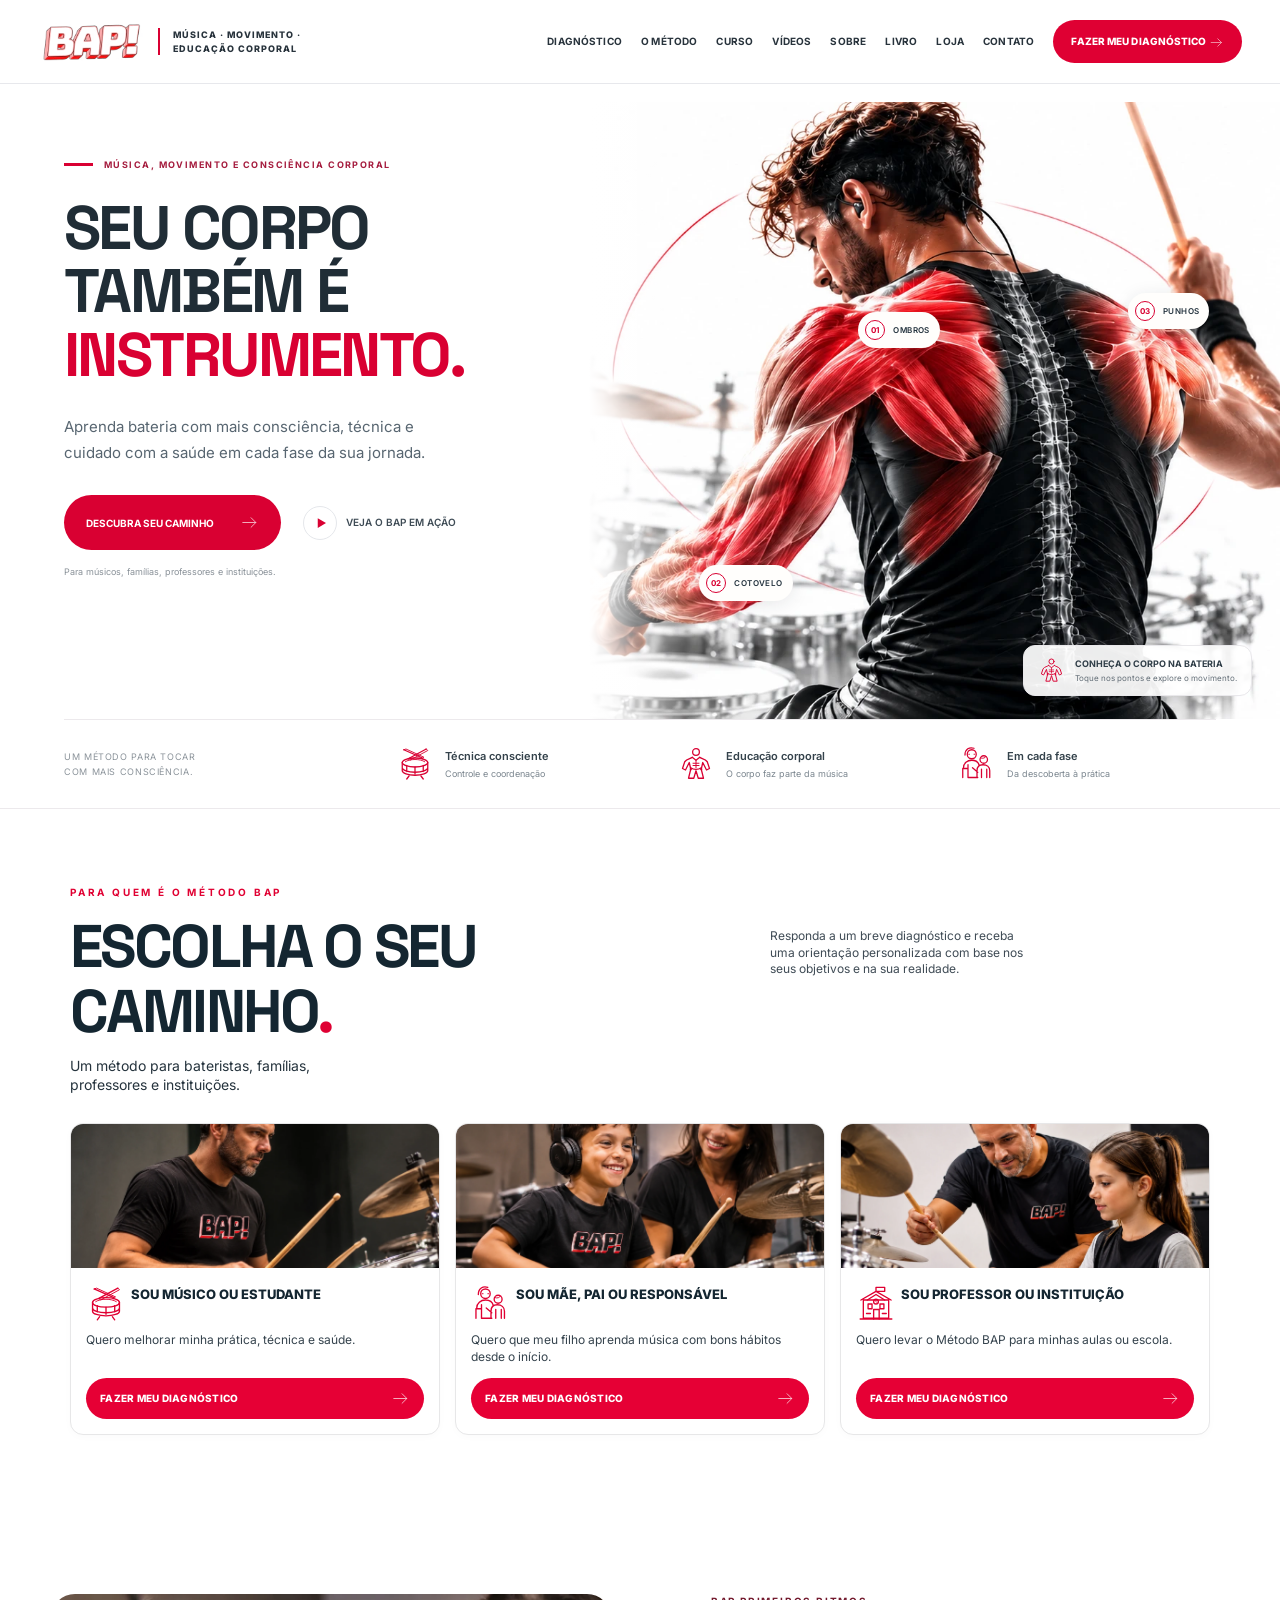
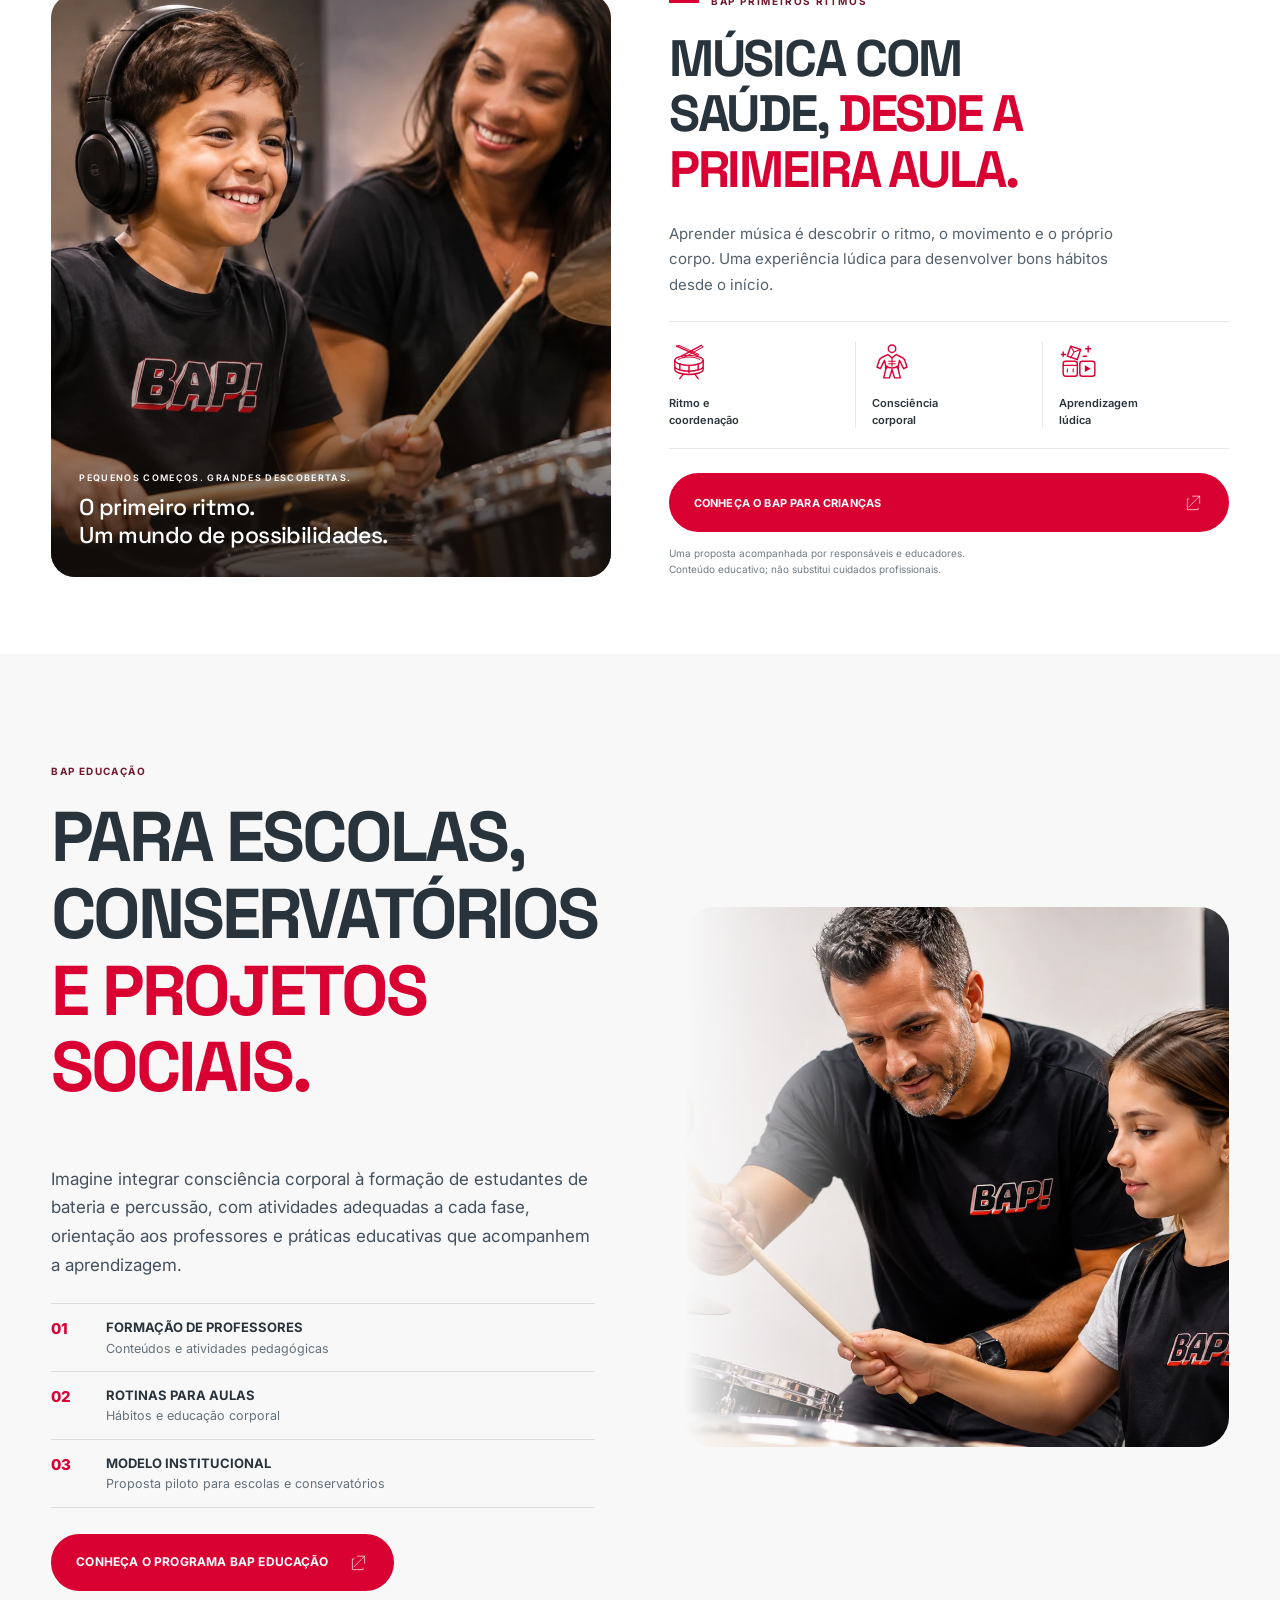
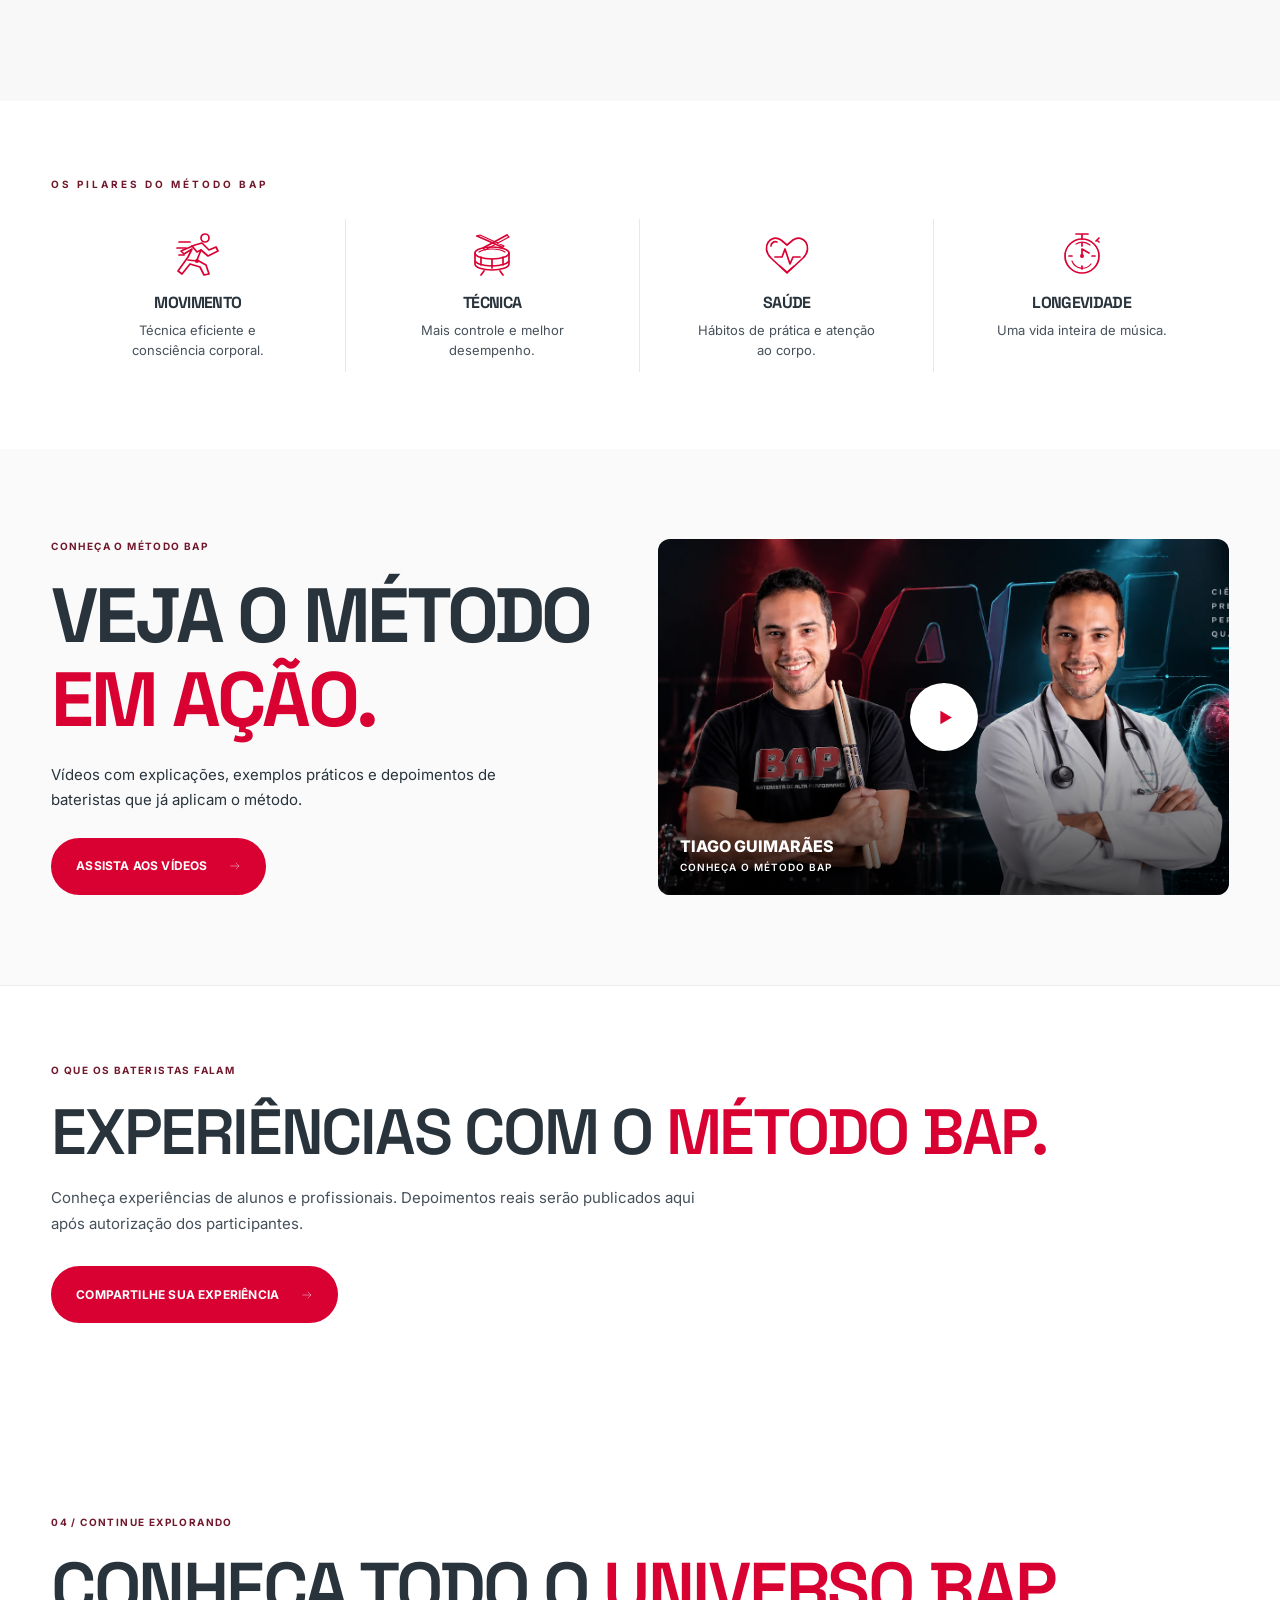
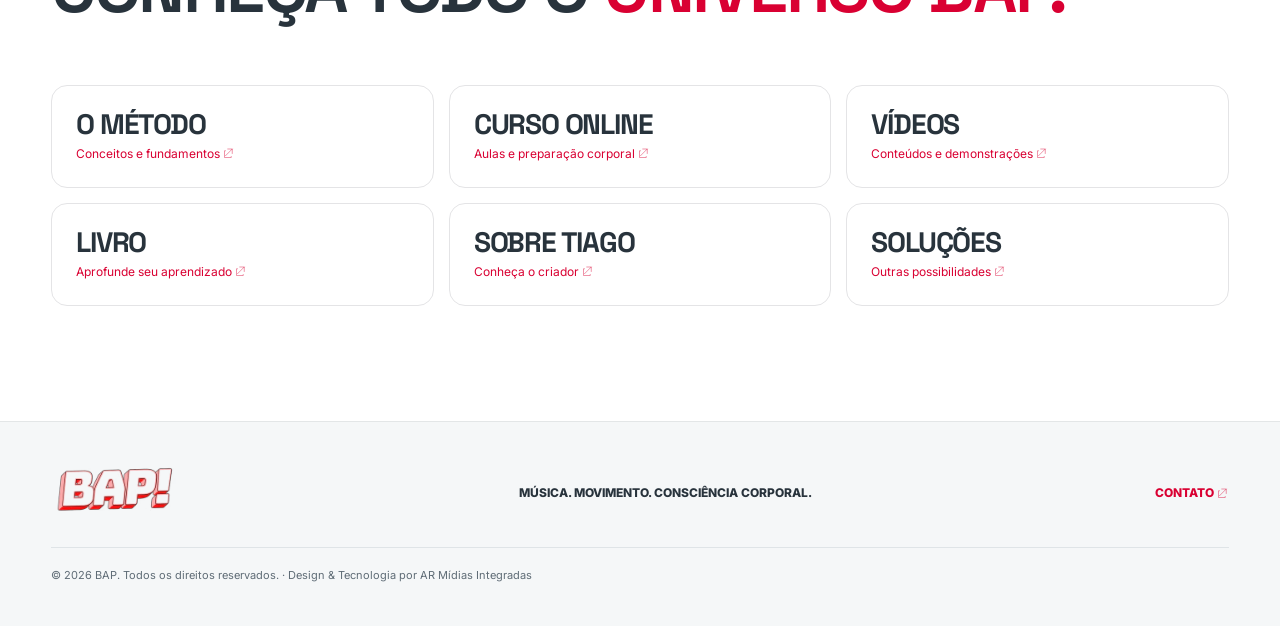
==== commit 7dd5b225: "refine: index.html navigation and conversion consistency" ====
--- a/index.html
+++ b/index.html
@@ -1,4 +1,4 @@
-<!doctype html><html lang="pt-BR"><head><meta charset="UTF-8"><meta name="viewport" content="width=device-width, initial-scale=1"><meta name="theme-color" content="#ffffff"><meta name="description" content="Método BAP — música, movimento e educação corporal. Descubra o caminho para sua prática musical, seu filho ou sua instituição."><title>Descubra seu caminho | Método BAP</title><link rel="preconnect" href="https://fonts.googleapis.com"><link rel="preconnect" href="https://fonts.gstatic.com" crossorigin><link href="https://fonts.googleapis.com/css2?family=Barlow+Condensed:wght@600;700;800;900&family=Inter:wght@400;500;600;700;800&display=swap" rel="stylesheet"><link rel="stylesheet" href="funil.css"><link rel="stylesheet" href="bap-typography.css"><link rel="stylesheet" href="bap-icons.css"><link rel="stylesheet" href="bap-hero.css"></head><body id="top"><header class="topbar"><a class="brand" href="index.html" aria-label="Método BAP, início"><img src="assets/LogoRed1.avif" alt="BAP"><span>MÚSICA · MOVIMENTO · EDUCAÇÃO CORPORAL</span></a><button type="button" class="menu-toggle" aria-controls="main-nav" aria-expanded="false">MENU <span><svg class="bap-icon" viewBox="0 0 48 48" aria-hidden="true" focusable="false"><use href="assets/bap-icons.svg#menu"></use></svg></span></button><nav id="main-nav" aria-label="Navegação principal"><a href="#avaliacao">DIAGNÓSTICO</a><a href="metodo.html">O MÉTODO</a><a href="curso.html">CURSO</a><a href="videos.html">VÍDEOS</a><a href="sobre-o-autor.html">SOBRE</a><a class="nav-cta" href="#avaliacao">FAZER MEU DIAGNÓSTICO <svg class="bap-icon" viewBox="0 0 48 48" aria-hidden="true" focusable="false"><use href="assets/bap-icons.svg#seta"></use></svg></a></nav></header><main><section class="bap-hero-new" aria-labelledby="bap-hero-title"><div class="bh-copy"><p class="bh-eyebrow">MÚSICA, MOVIMENTO E CONSCIÊNCIA CORPORAL</p><h1 id="bap-hero-title">SEU CORPO<br>TAMBÉM É<br><em>INSTRUMENTO.</em></h1><p class="bh-lead">Aprenda bateria com mais consciência, técnica e cuidado com a saúde em cada fase da sua jornada.</p><div class="bh-actions"><a class="bh-primary" href="#avaliacao">DESCUBRA SEU CAMINHO <svg viewBox="0 0 48 48" aria-hidden="true"><use href="assets/bap-icons.svg#seta"></use></svg></a><a class="bh-watch" href="videos.html"><span><svg viewBox="0 0 48 48" aria-hidden="true"><use href="assets/bap-icons.svg#play"></use></svg></span>VEJA O BAP EM AÇÃO</a></div><p class="bh-subline">Para músicos, famílias, professores e instituições.</p></div><div class="bh-visual"><img width="966" height="862" fetchpriority="high" src="assets/bap-hero-branco-foto.webp" alt="Baterista com representação dos músculos e da coluna"><div class="bh-map"><button class="bh-point shoulder" data-region="Ombros" type="button" aria-expanded="false" aria-controls="bap-region-panel"><i>01</i> OMBROS</button><button class="bh-point elbow" data-region="Cotovelo" type="button" aria-expanded="false" aria-controls="bap-region-panel"><i>02</i> COTOVELO</button><button class="bh-point wrist" data-region="Punhos" type="button" aria-expanded="false" aria-controls="bap-region-panel"><i>03</i> PUNHOS</button></div><div class="bh-visual-note"><svg viewBox="0 0 48 48" aria-hidden="true"><use href="assets/bap-icons.svg#corpo"></use></svg><div><strong>CONHEÇA O CORPO NA BATERIA</strong>Toque nos pontos e explore o movimento.</div></div><aside id="bap-region-panel" class="bap-region-panel" aria-live="polite" hidden><button class="bap-region-close" type="button" aria-label="Fechar informação"><svg class="bap-icon" viewBox="0 0 48 48" aria-hidden="true" focusable="false"><use href="assets/bap-icons.svg#fechar"></use></svg></button><small>CONSCIÊNCIA CORPORAL</small><strong class="bap-region-title"></strong><p class="bap-region-description"></p><button class="bap-region-assessment" type="button">EXPLORAR MINHA DIFICULDADE <span aria-hidden="true"><svg class="bap-icon" viewBox="0 0 48 48" aria-hidden="true" focusable="false"><use href="assets/bap-icons.svg#seta"></use></svg></span></button><a href="metodo.html">CONHEÇA O MÉTODO <span aria-hidden="true"><svg class="bap-icon" viewBox="0 0 48 48" aria-hidden="true" focusable="false"><use href="assets/bap-icons.svg#externo"></use></svg></span></a></aside></div><div class="bh-ribbon"><div class="bh-intro">UM MÉTODO PARA TOCAR<br>COM MAIS CONSCIÊNCIA.</div><div class="bh-feature"><svg viewBox="0 0 48 48" aria-hidden="true"><use href="assets/bap-icons.svg#ritmo"></use></svg><div><strong>Técnica consciente</strong><small>Controle e coordenação</small></div></div><div class="bh-feature"><svg viewBox="0 0 48 48" aria-hidden="true"><use href="assets/bap-icons.svg#corpo"></use></svg><div><strong>Educação corporal</strong><small>O corpo faz parte da música</small></div></div><div class="bh-feature"><svg viewBox="0 0 48 48" aria-hidden="true"><use href="assets/bap-icons.svg#familia"></use></svg><div><strong>Em cada fase</strong><small>Da descoberta à prática</small></div></div></div></section><section class="assessment assessment-editorial" id="avaliacao"><div class="shell"><div class="section-heading"><div><p class="eyebrow">PARA QUEM É O MÉTODO BAP</p><h2>ESCOLHA O SEU<br><span>CAMINHO<em>.</em></span></h2><p class="assessment-subtitle">Um método para bateristas, famílias,<br>professores e instituições.</p></div><div class="assessment-intro">Responda a um breve diagnóstico e receba<br>uma orientação personalizada com base nos<br>seus objetivos e na sua realidade.</div></div><div class="funnel" id="funnel"><div class="funnel-top"><div><span class="step-label" id="step-label">PASSO 01 / SELECIONE SEU PERFIL</span><div class="progress" aria-hidden="true"><span id="progress-bar" style="width:0%"></span></div></div><button type="button" id="restart" class="restart" hidden><svg class="bap-icon" viewBox="0 0 48 48" aria-hidden="true" focusable="false"><use href="assets/bap-icons.svg#reiniciar"></use></svg> RECOMEÇAR</button></div><div id="funnel-content"><h3>PARA QUEM VOCÊ PROCURA O MÉTODO BAP?</h3><p>Escolha a opção que melhor representa sua necessidade.</p><div class="profile-grid"><button class="profile" data-profile="musico"><span class="profile-symbol"><svg class="bap-icon" viewBox="0 0 48 48" aria-hidden="true" focusable="false"><use href="assets/bap-icons.svg#ritmo"></use></svg></span><strong>SOU MÚSICO OU ESTUDANTE</strong><span>Quero melhorar minha prática, técnica e saúde.</span><b>FAZER MEU DIAGNÓSTICO <svg class="bap-icon" viewBox="0 0 48 48" aria-hidden="true" focusable="false"><use href="assets/bap-icons.svg#seta"></use></svg></b></button><button class="profile" data-profile="familia"><span class="profile-symbol"><svg class="bap-icon" viewBox="0 0 48 48" aria-hidden="true" focusable="false"><use href="assets/bap-icons.svg#familia"></use></svg></span><strong>SOU MÃE, PAI OU RESPONSÁVEL</strong><span>Quero que meu filho aprenda música com bons hábitos desde o início.</span><b>FAZER MEU DIAGNÓSTICO <svg class="bap-icon" viewBox="0 0 48 48" aria-hidden="true" focusable="false"><use href="assets/bap-icons.svg#seta"></use></svg></b></button><button class="profile" data-profile="escola"><span class="profile-symbol"><svg class="bap-icon" viewBox="0 0 48 48" aria-hidden="true" focusable="false"><use href="assets/bap-icons.svg#escola"></use></svg></span><strong>SOU PROFESSOR OU INSTITUIÇÃO</strong><span>Quero levar o Método BAP para minhas aulas ou escola.</span><b>FAZER MEU DIAGNÓSTICO <svg class="bap-icon" viewBox="0 0 48 48" aria-hidden="true" focusable="false"><use href="assets/bap-icons.svg#seta"></use></svg></b></button></div></div><div class="funnel-controls"><button id="back" type="button" hidden><svg class="bap-icon" viewBox="0 0 48 48" aria-hidden="true" focusable="false"><use href="assets/bap-icons.svg#voltar"></use></svg> VOLTAR</button><span id="privacy-note">As respostas permanecem nesta página. Não solicitamos dados de saúde identificáveis.</span></div></div></div></section><section class="early bap-early-refined" id="primeiros-ritmos" aria-labelledby="early-title"><div class="shell early-grid"><div class="early-heading"><p class="eyebrow">BAP PRIMEIROS RITMOS</p><h2 id="early-title">MÚSICA COM<br>SAÚDE, <em>DESDE A<br>PRIMEIRA AULA.</em></h2></div><figure class="early-image"><img src="assets/bap-card-familia.webp" alt="Criança explorando a bateria acompanhada por uma adulta" loading="lazy"><figcaption><span>PEQUENOS COMEÇOS. GRANDES DESCOBERTAS.</span>O primeiro ritmo.<br>Um mundo de possibilidades.</figcaption></figure><div class="early-content"><p class="early-intro">Aprender música é descobrir o ritmo, o movimento e o próprio corpo. Uma experiência lúdica para desenvolver bons hábitos desde o início.</p><div class="early-benefits" aria-label="Descobertas na aprendizagem"><div class="early-benefit"><svg class="bap-icon" viewBox="0 0 48 48" aria-hidden="true" focusable="false"><use href="assets/bap-icons.svg#ritmo"></use></svg><strong>Ritmo e<br>coordenação</strong></div><div class="early-benefit"><svg class="bap-icon" viewBox="0 0 48 48" aria-hidden="true" focusable="false"><use href="assets/bap-icons.svg#corpo"></use></svg><strong>Consciência<br>corporal</strong></div><div class="early-benefit"><svg class="bap-icon" viewBox="0 0 48 48" aria-hidden="true" focusable="false"><use href="assets/bap-icons.svg#ludico"></use></svg><strong>Aprendizagem<br>lúdica</strong></div></div><a class="btn primary early-cta" href="#avaliacao" data-choose="familia">CONHEÇA O BAP PARA CRIANÇAS <svg class="bap-icon" viewBox="0 0 48 48" aria-hidden="true" focusable="false"><use href="assets/bap-icons.svg#externo"></use></svg></a><p class="early-note">Uma proposta acompanhada por responsáveis e educadores.<br>Conteúdo educativo; não substitui cuidados profissionais.</p></div></div></section><section class="schools" id="escolas"><div class="shell two-col"><div><p class="eyebrow">BAP EDUCAÇÃO</p><h2>PARA ESCOLAS, CONSERVATÓRIOS <em>E PROJETOS SOCIAIS.</em></h2><p>Imagine integrar consciência corporal à formação de estudantes de bateria e percussão, com atividades adequadas a cada fase, orientação aos professores e práticas educativas que acompanhem a aprendizagem.</p><div class="benefits"><div><span>01</span><strong>FORMAÇÃO DE PROFESSORES</strong><small>Conteúdos e atividades pedagógicas</small></div><div><span>02</span><strong>ROTINAS PARA AULAS</strong><small>Hábitos e educação corporal</small></div><div><span>03</span><strong>MODELO INSTITUCIONAL</strong><small>Proposta piloto para escolas e conservatórios</small></div></div><a class="btn primary" href="#avaliacao" data-choose="escola">CONHEÇA O PROGRAMA BAP EDUCAÇÃO <svg class="bap-icon" viewBox="0 0 48 48" aria-hidden="true" focusable="false"><use href="assets/bap-icons.svg#externo"></use></svg></a></div><div class="school-art school-art-photo" role="img" aria-label="Professor orientando estudante durante uma aula de bateria"></div></div></section><section class="bap-pillars-reference" id="pilares"><div class="shell"><p class="eyebrow">OS PILARES DO MÉTODO BAP</p><div class="bap-pillars-grid"><div><span aria-hidden="true"><svg class="bap-icon" viewBox="0 0 48 48" aria-hidden="true" focusable="false"><use href="assets/bap-icons.svg#movimento"></use></svg></span><h3>MOVIMENTO</h3><p>Técnica eficiente e consciência corporal.</p></div><div><span aria-hidden="true"><svg class="bap-icon" viewBox="0 0 48 48" aria-hidden="true" focusable="false"><use href="assets/bap-icons.svg#ritmo"></use></svg></span><h3>TÉCNICA</h3><p>Mais controle e melhor desempenho.</p></div><div><span aria-hidden="true"><svg class="bap-icon" viewBox="0 0 48 48" aria-hidden="true" focusable="false"><use href="assets/bap-icons.svg#saude"></use></svg></span><h3>SAÚDE</h3><p>Hábitos de prática e atenção ao corpo.</p></div><div><span aria-hidden="true"><svg class="bap-icon" viewBox="0 0 48 48" aria-hidden="true" focusable="false"><use href="assets/bap-icons.svg#longevidade"></use></svg></span><h3>LONGEVIDADE</h3><p>Uma vida inteira de música.</p></div></div></div></section><section class="bap-method-action" id="metodo-em-acao"><div class="shell bap-action-grid"><div><p class="eyebrow">CONHEÇA O MÉTODO BAP</p><h2>VEJA O MÉTODO<br><em>EM AÇÃO.</em></h2><p>Vídeos com explicações, exemplos práticos e depoimentos de bateristas que já aplicam o método.</p><a class="btn primary" href="videos.html">ASSISTA AOS VÍDEOS <span aria-hidden="true"><svg class="bap-icon" viewBox="0 0 48 48" aria-hidden="true" focusable="false"><use href="assets/bap-icons.svg#seta"></use></svg></span></a></div><a class="bap-action-media" href="videos.html" aria-label="Conheça os vídeos do Método BAP"><img src="assets/desktop/tiago-banner.webp" alt="Tiago apresenta o Método BAP" loading="lazy"><span class="bap-play-symbol" aria-hidden="true"><svg class="bap-icon" viewBox="0 0 48 48" aria-hidden="true" focusable="false"><use href="assets/bap-icons.svg#play"></use></svg></span><span class="bap-media-caption">TIAGO GUIMARÃES <small>CONHEÇA O MÉTODO BAP</small></span></a></div></section><section class="bap-testimonials" id="depoimentos"><div class="shell"><p class="eyebrow">O QUE OS BATERISTAS FALAM</p><h2>EXPERIÊNCIAS COM O <em>MÉTODO BAP.</em></h2><p>Conheça experiências de alunos e profissionais. Depoimentos reais serão publicados aqui após autorização dos participantes.</p><a class="btn primary" href="contato.html">COMPARTILHE SUA EXPERIÊNCIA <span aria-hidden="true"><svg class="bap-icon" viewBox="0 0 48 48" aria-hidden="true" focusable="false"><use href="assets/bap-icons.svg#seta"></use></svg></span></a></div></section><section class="explore"><div class="shell"><p class="eyebrow">04 / CONTINUE EXPLORANDO</p><h2>CONHEÇA TODO O <em>UNIVERSO BAP.</em></h2><div class="explore-grid"><a href="metodo.html"><strong>O MÉTODO</strong><span>Conceitos e fundamentos <svg class="bap-icon" viewBox="0 0 48 48" aria-hidden="true" focusable="false"><use href="assets/bap-icons.svg#externo"></use></svg></span></a><a href="curso.html"><strong>CURSO ONLINE</strong><span>Aulas e preparação corporal <svg class="bap-icon" viewBox="0 0 48 48" aria-hidden="true" focusable="false"><use href="assets/bap-icons.svg#externo"></use></svg></span></a><a href="videos.html"><strong>VÍDEOS</strong><span>Conteúdos e demonstrações <svg class="bap-icon" viewBox="0 0 48 48" aria-hidden="true" focusable="false"><use href="assets/bap-icons.svg#externo"></use></svg></span></a><a href="livro.html"><strong>LIVRO</strong><span>Aprofunde seu aprendizado <svg class="bap-icon" viewBox="0 0 48 48" aria-hidden="true" focusable="false"><use href="assets/bap-icons.svg#externo"></use></svg></span></a><a href="sobre-o-autor.html"><strong>SOBRE TIAGO</strong><span>Conheça o criador <svg class="bap-icon" viewBox="0 0 48 48" aria-hidden="true" focusable="false"><use href="assets/bap-icons.svg#externo"></use></svg></span></a><a href="loja.html"><strong>SOLUÇÕES</strong><span>Outras possibilidades <svg class="bap-icon" viewBox="0 0 48 48" aria-hidden="true" focusable="false"><use href="assets/bap-icons.svg#externo"></use></svg></span></a></div></div></section></main><footer><div class="shell footer-inner"><a href="index.html"><img src="assets/LogoRed1.avif" alt="Método BAP" width="125"></a><p>MÚSICA. MOVIMENTO. CONSCIÊNCIA CORPORAL.</p><a href="contato.html">CONTATO <svg class="bap-icon" viewBox="0 0 48 48" aria-hidden="true" focusable="false"><use href="assets/bap-icons.svg#externo"></use></svg></a><span>© 2026 BAP. Todos os direitos reservados. · Design &amp; Tecnologia por AR Mídias Integradas</span></div></footer><script src="funil.js" defer></script>
+<!doctype html><html lang="pt-BR"><head><meta charset="UTF-8"><meta name="viewport" content="width=device-width, initial-scale=1"><meta name="theme-color" content="#ffffff"><meta name="description" content="Método BAP — música, movimento e educação corporal. Descubra o caminho para sua prática musical, seu filho ou sua instituição."><title>Descubra seu caminho | Método BAP</title><link rel="preconnect" href="https://fonts.googleapis.com"><link rel="preconnect" href="https://fonts.gstatic.com" crossorigin><link href="https://fonts.googleapis.com/css2?family=Space+Grotesk:wght@400;500;600;700&family=Inter:wght@400;500;600;700;800&display=swap" rel="stylesheet"><link rel="stylesheet" href="funil.css"><link rel="stylesheet" href="bap-typography.css"><link rel="stylesheet" href="bap-icons.css"><link rel="stylesheet" href="bap-hero.css"></head><body id="top"><header class="topbar"><a class="brand" href="index.html" aria-label="Método BAP, início"><img src="assets/LogoRed1.avif" alt="BAP"><span>MÚSICA · MOVIMENTO · EDUCAÇÃO CORPORAL</span></a><button type="button" class="menu-toggle" aria-controls="main-nav" aria-expanded="false">MENU <span><svg class="bap-icon" viewBox="0 0 48 48" aria-hidden="true" focusable="false"><use href="assets/bap-icons.svg#menu"></use></svg></span></button><nav id="main-nav" aria-label="Navegação principal"><a href="#avaliacao">DIAGNÓSTICO</a><a href="metodo.html">O MÉTODO</a><a href="curso.html">CURSO</a><a href="videos.html">VÍDEOS</a><a href="sobre-o-autor.html">SOBRE</a><a href="livro.html">LIVRO</a><a href="loja.html">LOJA</a><a href="contato.html">CONTATO</a><a class="nav-cta" href="#avaliacao">FAZER MEU DIAGNÓSTICO <svg class="bap-icon" viewBox="0 0 48 48" aria-hidden="true" focusable="false"><use href="assets/bap-icons.svg#seta"></use></svg></a></nav></header><main><section class="bap-hero-new" aria-labelledby="bap-hero-title"><div class="bh-copy"><p class="bh-eyebrow">MÚSICA, MOVIMENTO E CONSCIÊNCIA CORPORAL</p><h1 id="bap-hero-title">SEU CORPO<br>TAMBÉM É<br><em>INSTRUMENTO.</em></h1><p class="bh-lead">Aprenda bateria com mais consciência, técnica e cuidado com a saúde em cada fase da sua jornada.</p><div class="bh-actions"><a class="bh-primary" href="#avaliacao">DESCUBRA SEU CAMINHO <svg viewBox="0 0 48 48" aria-hidden="true"><use href="assets/bap-icons.svg#seta"></use></svg></a><a class="bh-watch" href="videos.html"><span><svg viewBox="0 0 48 48" aria-hidden="true"><use href="assets/bap-icons.svg#play"></use></svg></span>VEJA O BAP EM AÇÃO</a></div><p class="bh-subline">Para músicos, famílias, professores e instituições.</p></div><div class="bh-visual"><img width="966" height="862" fetchpriority="high" src="assets/bap-hero-branco-foto.webp" alt="Baterista com representação dos músculos e da coluna"><div class="bh-map"><button class="bh-point shoulder" data-region="Ombros" type="button" aria-expanded="false" aria-controls="bap-region-panel"><i>01</i> OMBROS</button><button class="bh-point elbow" data-region="Cotovelo" type="button" aria-expanded="false" aria-controls="bap-region-panel"><i>02</i> COTOVELO</button><button class="bh-point wrist" data-region="Punhos" type="button" aria-expanded="false" aria-controls="bap-region-panel"><i>03</i> PUNHOS</button></div><div class="bh-visual-note"><svg viewBox="0 0 48 48" aria-hidden="true"><use href="assets/bap-icons.svg#corpo"></use></svg><div><strong>CONHEÇA O CORPO NA BATERIA</strong>Toque nos pontos e explore o movimento.</div></div><aside id="bap-region-panel" class="bap-region-panel" aria-live="polite" hidden><button class="bap-region-close" type="button" aria-label="Fechar informação"><svg class="bap-icon" viewBox="0 0 48 48" aria-hidden="true" focusable="false"><use href="assets/bap-icons.svg#fechar"></use></svg></button><small>CONSCIÊNCIA CORPORAL</small><strong class="bap-region-title"></strong><p class="bap-region-description"></p><button class="bap-region-assessment" type="button">EXPLORAR MINHA DIFICULDADE <span aria-hidden="true"><svg class="bap-icon" viewBox="0 0 48 48" aria-hidden="true" focusable="false"><use href="assets/bap-icons.svg#seta"></use></svg></span></button><a href="metodo.html">CONHEÇA O MÉTODO <span aria-hidden="true"><svg class="bap-icon" viewBox="0 0 48 48" aria-hidden="true" focusable="false"><use href="assets/bap-icons.svg#externo"></use></svg></span></a></aside></div><div class="bh-ribbon"><div class="bh-intro">UM MÉTODO PARA TOCAR<br>COM MAIS CONSCIÊNCIA.</div><div class="bh-feature"><svg viewBox="0 0 48 48" aria-hidden="true"><use href="assets/bap-icons.svg#ritmo"></use></svg><div><strong>Técnica consciente</strong><small>Controle e coordenação</small></div></div><div class="bh-feature"><svg viewBox="0 0 48 48" aria-hidden="true"><use href="assets/bap-icons.svg#corpo"></use></svg><div><strong>Educação corporal</strong><small>O corpo faz parte da música</small></div></div><div class="bh-feature"><svg viewBox="0 0 48 48" aria-hidden="true"><use href="assets/bap-icons.svg#familia"></use></svg><div><strong>Em cada fase</strong><small>Da descoberta à prática</small></div></div></div></section><section class="assessment assessment-editorial" id="avaliacao"><div class="shell"><div class="section-heading"><div><p class="eyebrow">PARA QUEM É O MÉTODO BAP</p><h2>ESCOLHA O SEU<br><span>CAMINHO<em>.</em></span></h2><p class="assessment-subtitle">Um método para bateristas, famílias,<br>professores e instituições.</p></div><div class="assessment-intro">Responda a um breve diagnóstico e receba<br>uma orientação personalizada com base nos<br>seus objetivos e na sua realidade.</div></div><div class="funnel" id="funnel"><div class="funnel-top"><div><span class="step-label" id="step-label">PASSO 01 / SELECIONE SEU PERFIL</span><div class="progress" aria-hidden="true"><span id="progress-bar" style="width:0%"></span></div></div><button type="button" id="restart" class="restart" hidden><svg class="bap-icon" viewBox="0 0 48 48" aria-hidden="true" focusable="false"><use href="assets/bap-icons.svg#reiniciar"></use></svg> RECOMEÇAR</button></div><div id="funnel-content"><h3>PARA QUEM VOCÊ PROCURA O MÉTODO BAP?</h3><p>Escolha a opção que melhor representa sua necessidade.</p><div class="profile-grid"><button class="profile" data-profile="musico"><span class="profile-symbol"><svg class="bap-icon" viewBox="0 0 48 48" aria-hidden="true" focusable="false"><use href="assets/bap-icons.svg#ritmo"></use></svg></span><strong>SOU MÚSICO OU ESTUDANTE</strong><span>Quero melhorar minha prática, técnica e saúde.</span><b>FAZER MEU DIAGNÓSTICO <svg class="bap-icon" viewBox="0 0 48 48" aria-hidden="true" focusable="false"><use href="assets/bap-icons.svg#seta"></use></svg></b></button><button class="profile" data-profile="familia"><span class="profile-symbol"><svg class="bap-icon" viewBox="0 0 48 48" aria-hidden="true" focusable="false"><use href="assets/bap-icons.svg#familia"></use></svg></span><strong>SOU MÃE, PAI OU RESPONSÁVEL</strong><span>Quero que meu filho aprenda música com bons hábitos desde o início.</span><b>FAZER MEU DIAGNÓSTICO <svg class="bap-icon" viewBox="0 0 48 48" aria-hidden="true" focusable="false"><use href="assets/bap-icons.svg#seta"></use></svg></b></button><button class="profile" data-profile="escola"><span class="profile-symbol"><svg class="bap-icon" viewBox="0 0 48 48" aria-hidden="true" focusable="false"><use href="assets/bap-icons.svg#escola"></use></svg></span><strong>SOU PROFESSOR OU INSTITUIÇÃO</strong><span>Quero levar o Método BAP para minhas aulas ou escola.</span><b>FAZER MEU DIAGNÓSTICO <svg class="bap-icon" viewBox="0 0 48 48" aria-hidden="true" focusable="false"><use href="assets/bap-icons.svg#seta"></use></svg></b></button></div></div><div class="funnel-controls"><button id="back" type="button" hidden><svg class="bap-icon" viewBox="0 0 48 48" aria-hidden="true" focusable="false"><use href="assets/bap-icons.svg#voltar"></use></svg> VOLTAR</button><span id="privacy-note">As respostas permanecem nesta página. Não solicitamos dados de saúde identificáveis.</span></div></div></div></section><section class="early bap-early-refined" id="primeiros-ritmos" aria-labelledby="early-title"><div class="shell early-grid"><div class="early-heading"><p class="eyebrow">BAP PRIMEIROS RITMOS</p><h2 id="early-title">MÚSICA COM<br>SAÚDE, <em>DESDE A<br>PRIMEIRA AULA.</em></h2></div><figure class="early-image"><img src="assets/bap-card-familia.webp" alt="Criança explorando a bateria acompanhada por uma adulta" loading="lazy"><figcaption><span>PEQUENOS COMEÇOS. GRANDES DESCOBERTAS.</span>O primeiro ritmo.<br>Um mundo de possibilidades.</figcaption></figure><div class="early-content"><p class="early-intro">Aprender música é descobrir o ritmo, o movimento e o próprio corpo. Uma experiência lúdica para desenvolver bons hábitos desde o início.</p><div class="early-benefits" aria-label="Descobertas na aprendizagem"><div class="early-benefit"><svg class="bap-icon" viewBox="0 0 48 48" aria-hidden="true" focusable="false"><use href="assets/bap-icons.svg#ritmo"></use></svg><strong>Ritmo e<br>coordenação</strong></div><div class="early-benefit"><svg class="bap-icon" viewBox="0 0 48 48" aria-hidden="true" focusable="false"><use href="assets/bap-icons.svg#corpo"></use></svg><strong>Consciência<br>corporal</strong></div><div class="early-benefit"><svg class="bap-icon" viewBox="0 0 48 48" aria-hidden="true" focusable="false"><use href="assets/bap-icons.svg#ludico"></use></svg><strong>Aprendizagem<br>lúdica</strong></div></div><a class="btn primary early-cta" href="#avaliacao" data-choose="familia">CONHEÇA O BAP PARA CRIANÇAS <svg class="bap-icon" viewBox="0 0 48 48" aria-hidden="true" focusable="false"><use href="assets/bap-icons.svg#externo"></use></svg></a><p class="early-note">Uma proposta acompanhada por responsáveis e educadores.<br>Conteúdo educativo; não substitui cuidados profissionais.</p></div></div></section><section class="schools" id="escolas"><div class="shell two-col"><div><p class="eyebrow">BAP EDUCAÇÃO</p><h2>PARA ESCOLAS, CONSERVATÓRIOS <em>E PROJETOS SOCIAIS.</em></h2><p>Imagine integrar consciência corporal à formação de estudantes de bateria e percussão, com atividades adequadas a cada fase, orientação aos professores e práticas educativas que acompanhem a aprendizagem.</p><div class="benefits"><div><span>01</span><strong>FORMAÇÃO DE PROFESSORES</strong><small>Conteúdos e atividades pedagógicas</small></div><div><span>02</span><strong>ROTINAS PARA AULAS</strong><small>Hábitos e educação corporal</small></div><div><span>03</span><strong>MODELO INSTITUCIONAL</strong><small>Proposta piloto para escolas e conservatórios</small></div></div><a class="btn primary" href="#avaliacao" data-choose="escola">CONHEÇA O PROGRAMA BAP EDUCAÇÃO <svg class="bap-icon" viewBox="0 0 48 48" aria-hidden="true" focusable="false"><use href="assets/bap-icons.svg#externo"></use></svg></a></div><div class="school-art school-art-photo" role="img" aria-label="Professor orientando estudante durante uma aula de bateria"></div></div></section><section class="bap-pillars-reference" id="pilares"><div class="shell"><p class="eyebrow">OS PILARES DO MÉTODO BAP</p><div class="bap-pillars-grid"><div><span aria-hidden="true"><svg class="bap-icon" viewBox="0 0 48 48" aria-hidden="true" focusable="false"><use href="assets/bap-icons.svg#movimento"></use></svg></span><h3>MOVIMENTO</h3><p>Técnica eficiente e consciência corporal.</p></div><div><span aria-hidden="true"><svg class="bap-icon" viewBox="0 0 48 48" aria-hidden="true" focusable="false"><use href="assets/bap-icons.svg#ritmo"></use></svg></span><h3>TÉCNICA</h3><p>Mais controle e melhor desempenho.</p></div><div><span aria-hidden="true"><svg class="bap-icon" viewBox="0 0 48 48" aria-hidden="true" focusable="false"><use href="assets/bap-icons.svg#saude"></use></svg></span><h3>SAÚDE</h3><p>Hábitos de prática e atenção ao corpo.</p></div><div><span aria-hidden="true"><svg class="bap-icon" viewBox="0 0 48 48" aria-hidden="true" focusable="false"><use href="assets/bap-icons.svg#longevidade"></use></svg></span><h3>LONGEVIDADE</h3><p>Uma vida inteira de música.</p></div></div></div></section><section class="bap-method-action" id="metodo-em-acao"><div class="shell bap-action-grid"><div><p class="eyebrow">CONHEÇA O MÉTODO BAP</p><h2>VEJA O MÉTODO<br><em>EM AÇÃO.</em></h2><p>Vídeos com explicações, exemplos práticos e depoimentos de bateristas que já aplicam o método.</p><a class="btn primary" href="videos.html">ASSISTA AOS VÍDEOS <span aria-hidden="true"><svg class="bap-icon" viewBox="0 0 48 48" aria-hidden="true" focusable="false"><use href="assets/bap-icons.svg#seta"></use></svg></span></a></div><a class="bap-action-media" href="videos.html" aria-label="Conheça os vídeos do Método BAP"><img src="assets/desktop/tiago-banner.webp" alt="Tiago apresenta o Método BAP" loading="lazy"><span class="bap-play-symbol" aria-hidden="true"><svg class="bap-icon" viewBox="0 0 48 48" aria-hidden="true" focusable="false"><use href="assets/bap-icons.svg#play"></use></svg></span><span class="bap-media-caption">TIAGO GUIMARÃES <small>CONHEÇA O MÉTODO BAP</small></span></a></div></section><section class="bap-testimonials" id="depoimentos"><div class="shell"><p class="eyebrow">O QUE OS BATERISTAS FALAM</p><h2>EXPERIÊNCIAS COM O <em>MÉTODO BAP.</em></h2><p>Conheça experiências de alunos e profissionais. Depoimentos reais serão publicados aqui após autorização dos participantes.</p><a class="btn primary" href="contato.html">COMPARTILHE SUA EXPERIÊNCIA <span aria-hidden="true"><svg class="bap-icon" viewBox="0 0 48 48" aria-hidden="true" focusable="false"><use href="assets/bap-icons.svg#seta"></use></svg></span></a></div></section><section class="explore"><div class="shell"><p class="eyebrow">04 / CONTINUE EXPLORANDO</p><h2>CONHEÇA TODO O <em>UNIVERSO BAP.</em></h2><div class="explore-grid"><a href="metodo.html"><strong>O MÉTODO</strong><span>Conceitos e fundamentos <svg class="bap-icon" viewBox="0 0 48 48" aria-hidden="true" focusable="false"><use href="assets/bap-icons.svg#externo"></use></svg></span></a><a href="curso.html"><strong>CURSO ONLINE</strong><span>Aulas e preparação corporal <svg class="bap-icon" viewBox="0 0 48 48" aria-hidden="true" focusable="false"><use href="assets/bap-icons.svg#externo"></use></svg></span></a><a href="videos.html"><strong>VÍDEOS</strong><span>Conteúdos e demonstrações <svg class="bap-icon" viewBox="0 0 48 48" aria-hidden="true" focusable="false"><use href="assets/bap-icons.svg#externo"></use></svg></span></a><a href="livro.html"><strong>LIVRO</strong><span>Aprofunde seu aprendizado <svg class="bap-icon" viewBox="0 0 48 48" aria-hidden="true" focusable="false"><use href="assets/bap-icons.svg#externo"></use></svg></span></a><a href="sobre-o-autor.html"><strong>SOBRE TIAGO</strong><span>Conheça o criador <svg class="bap-icon" viewBox="0 0 48 48" aria-hidden="true" focusable="false"><use href="assets/bap-icons.svg#externo"></use></svg></span></a><a href="loja.html"><strong>SOLUÇÕES</strong><span>Outras possibilidades <svg class="bap-icon" viewBox="0 0 48 48" aria-hidden="true" focusable="false"><use href="assets/bap-icons.svg#externo"></use></svg></span></a></div></div></section></main><footer><div class="shell footer-inner"><a href="index.html"><img src="assets/LogoRed1.avif" alt="Método BAP" width="125"></a><p>MÚSICA. MOVIMENTO. CONSCIÊNCIA CORPORAL.</p><a href="contato.html">CONTATO <svg class="bap-icon" viewBox="0 0 48 48" aria-hidden="true" focusable="false"><use href="assets/bap-icons.svg#externo"></use></svg></a><span>© 2026 BAP. Todos os direitos reservados. · Design &amp; Tecnologia por AR Mídias Integradas</span></div></footer><script src="funil.js" defer></script>
 <script>
 /* Pontos anatômicos: interação acessível, sem alegações de diagnóstico. */
 (function(){
--- a/bap-typography.css
+++ b/bap-typography.css
@@ -106,3 +106,39 @@
 @media(max-width:360px){
  html[data-theme="light"] main .pagehero h1{font-size:46px}
 }
+
+
+/* Homologação 18/11/2026 — componentes efetivamente usados na home bap-ten.
+   A tipografia antiga permanece nos estilos legados apenas como fallback;
+   estas regras consolidam Space Grotesk + Inter no visual ativo. */
+:root{--bap-red:#d90032;--bap-black:#17212a}
+body :is(.bap-hero-new h1,.assessment-editorial .section-heading h2,
+ .early-heading h2,.schools h2,.bap-method-action h2,.bap-pillars-reference h3,
+ .funnel h3,.result h3,.school-art-label,.explore-grid strong){
+ font-family:var(--bap-font-display)!important;
+ font-weight:700!important;
+ letter-spacing:-.042em!important;
+ text-wrap:balance;
+}
+body :is(.topbar,.topbar nav,.menu-toggle,.profile,.answer,.result-card,
+ .bh-primary,.bh-watch,.bh-ribbon,.early-benefits,.benefits,.bap-region-panel,
+ .bap-method-action,.bap-pillars-reference){
+ font-family:var(--bap-font-body);
+}
+body .bap-hero-new h1{line-height:1.035!important}
+body .assessment-editorial .section-heading h2{line-height:1.08!important}
+body :is(.profile strong,.result-card strong,.early-benefit strong){font-family:var(--bap-font-body)}
+body :is(a,button):focus-visible{outline:3px solid var(--bap-red);outline-offset:3px}
+html{scroll-padding-top:96px}
+@media(max-width:780px){
+ html{scroll-padding-top:84px}
+ body .bap-hero-new h1{font-size:clamp(34px,10.8vw,64px)!important;line-height:1.06!important}
+ body .assessment-editorial .section-heading h2{font-size:clamp(33px,8.5vw,58px)!important;line-height:1.09!important}
+ body .funnel h3{font-size:clamp(26px,7.2vw,39px)!important;line-height:1.14!important}
+ body .early-heading h2,body .schools h2,body .bap-method-action h2{
+  font-size:clamp(31px,8.3vw,56px)!important;line-height:1.1!important}
+}
+@media(prefers-reduced-motion:reduce){
+ html{scroll-behavior:auto}
+ :is(.profile,.answer,.btn,.progress span){transition:none!important}
+}
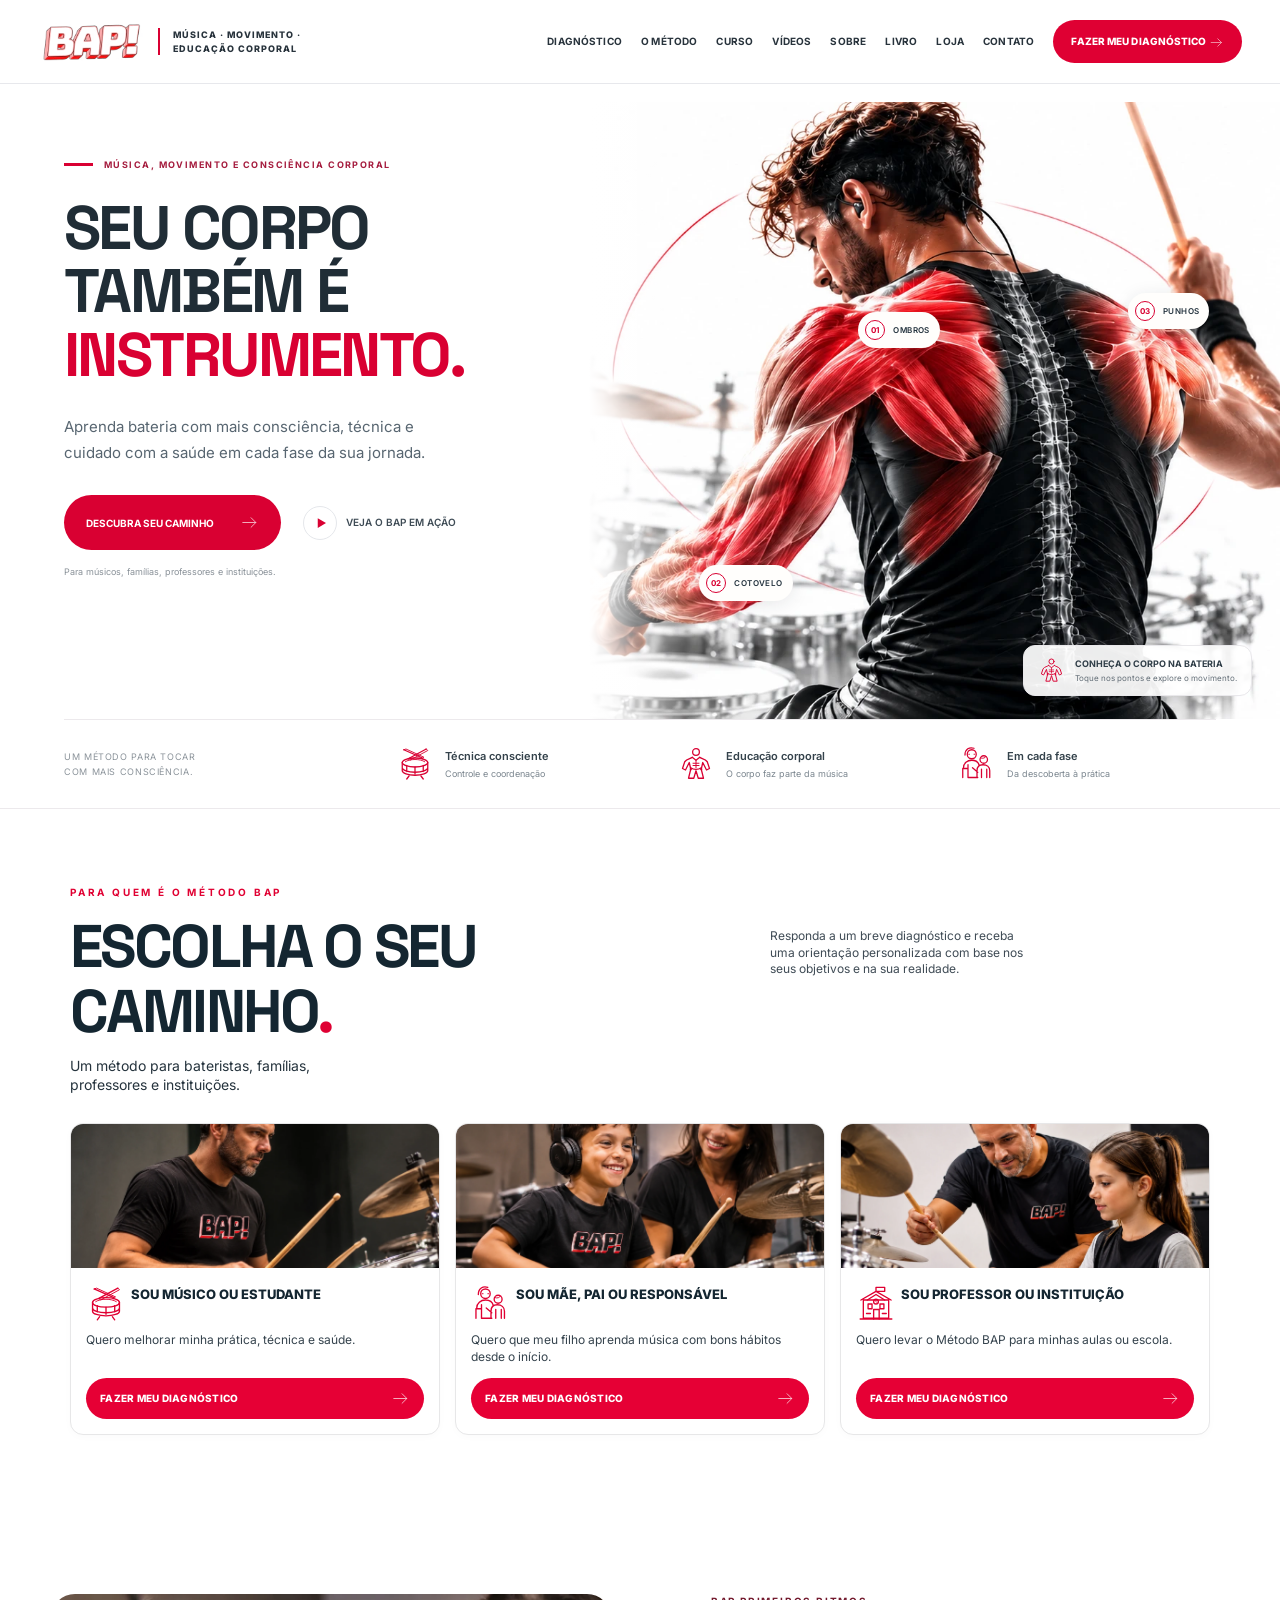
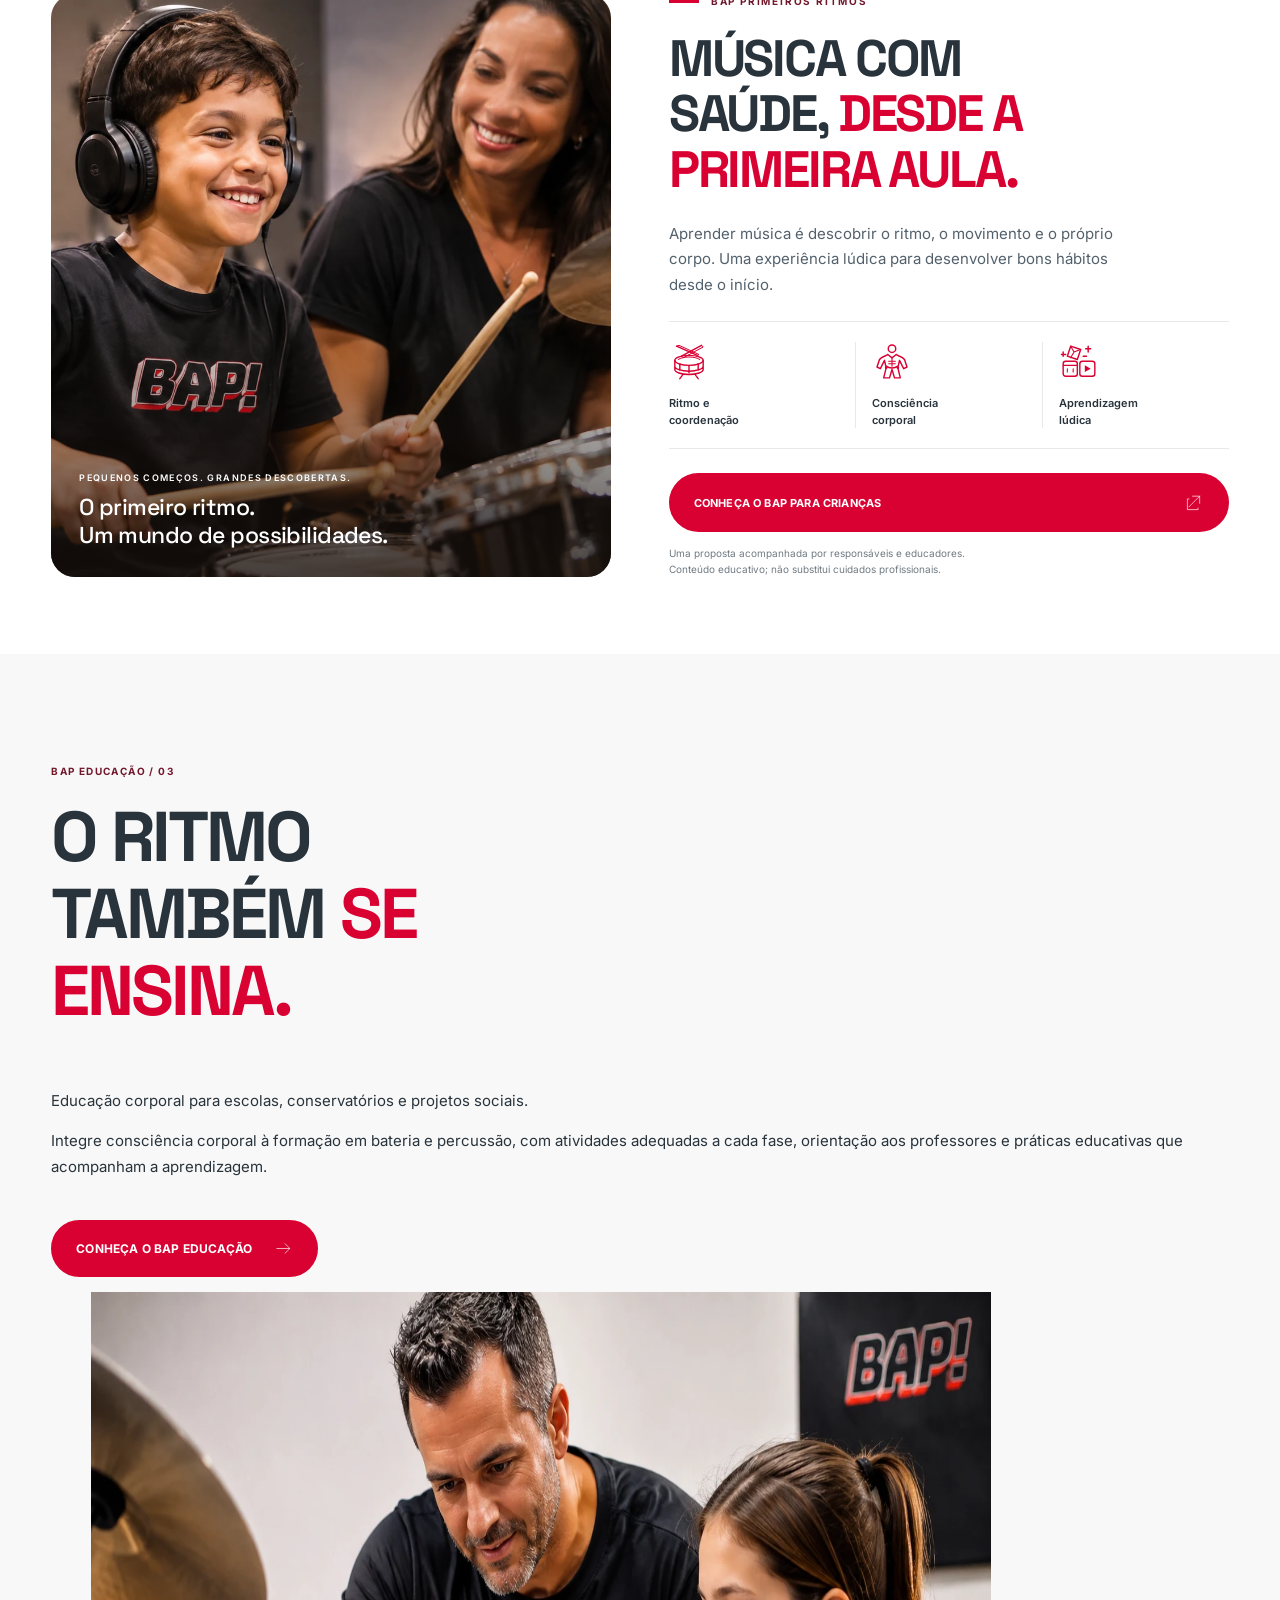
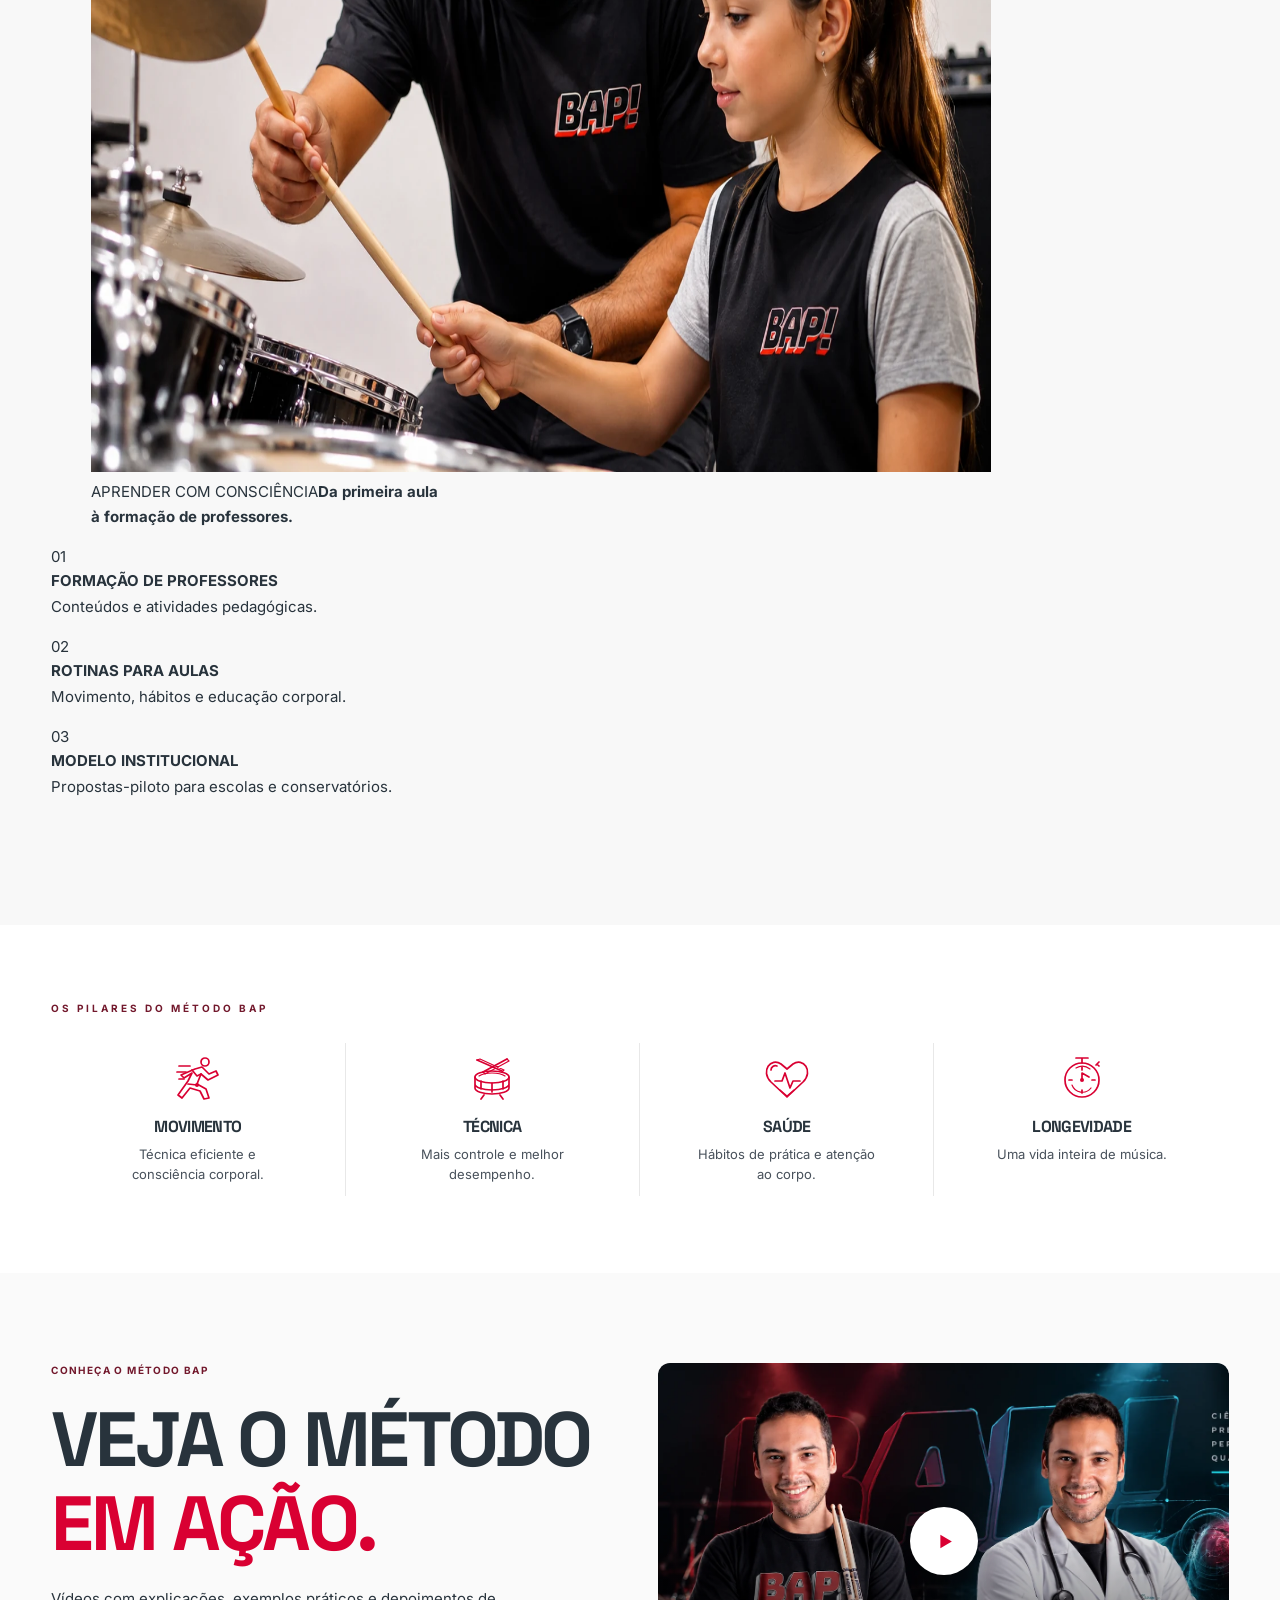
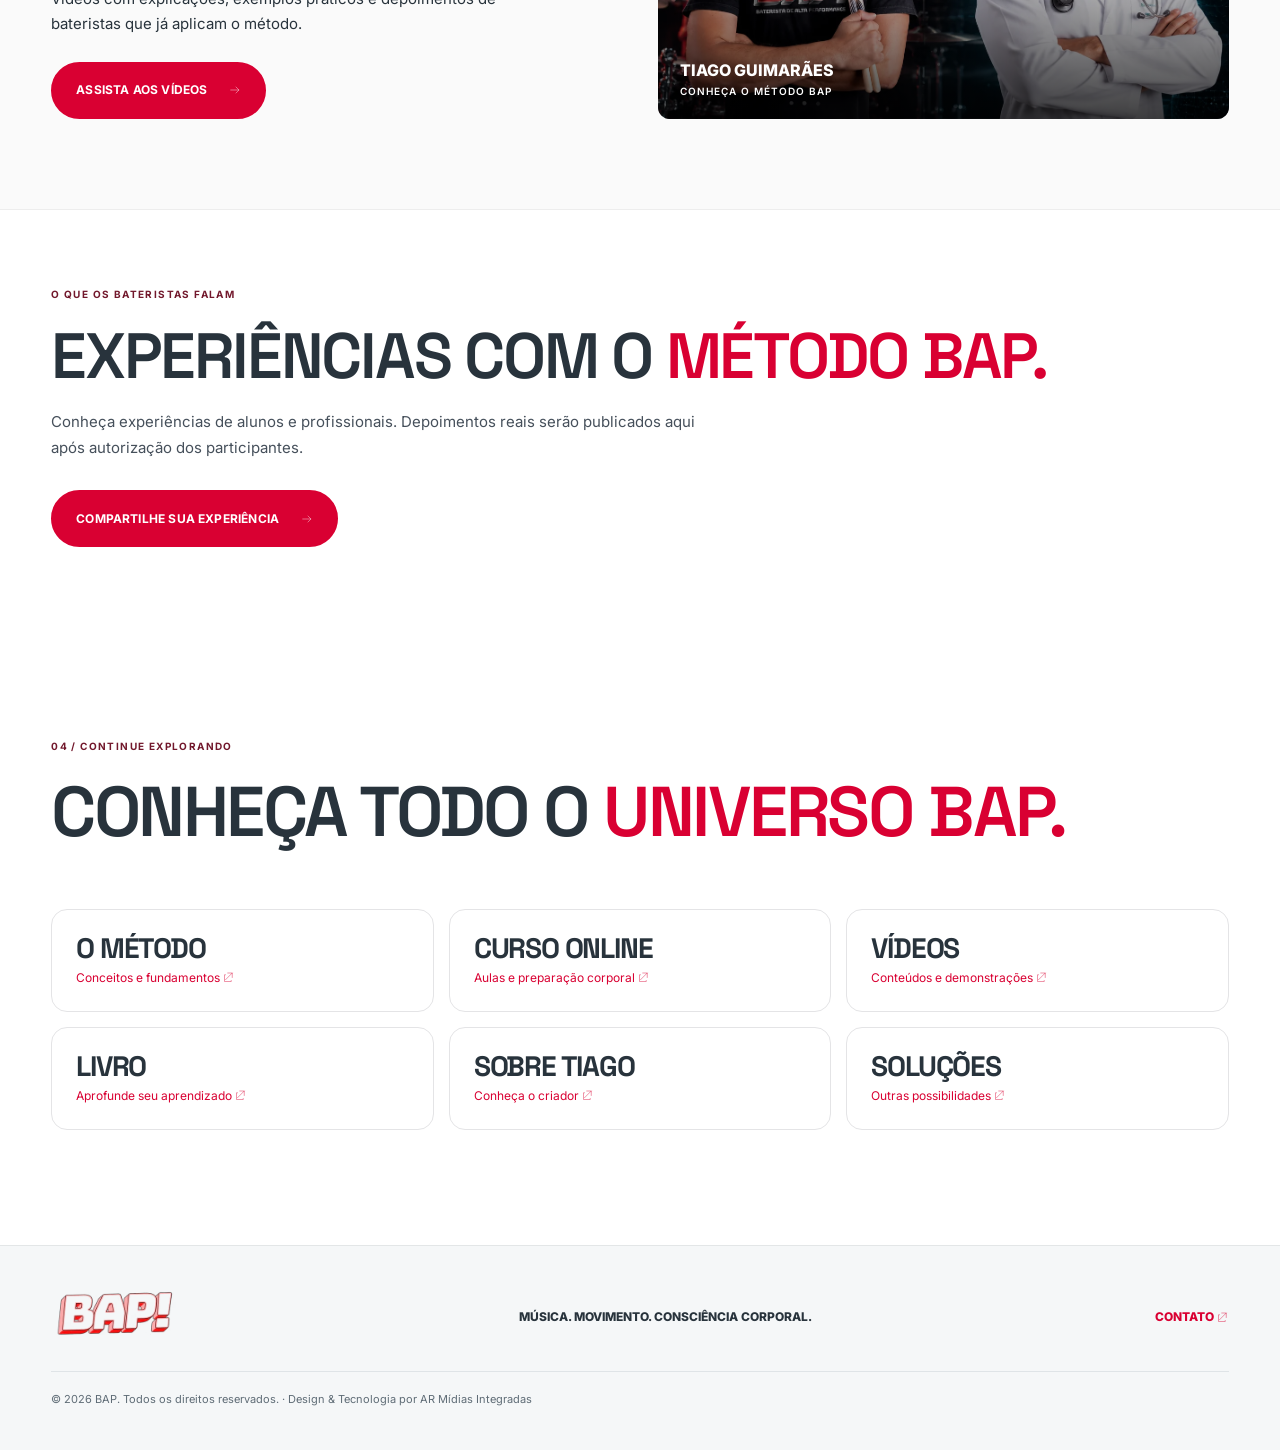
==== commit 5ccf2c2d: "design: rebuild BAP Educação section with editorial hierarchy and image" ====
--- a/index.html
+++ b/index.html
@@ -1,4 +1,24 @@
-<!doctype html><html lang="pt-BR"><head><meta charset="UTF-8"><meta name="viewport" content="width=device-width, initial-scale=1"><meta name="theme-color" content="#ffffff"><meta name="description" content="Método BAP — música, movimento e educação corporal. Descubra o caminho para sua prática musical, seu filho ou sua instituição."><title>Descubra seu caminho | Método BAP</title><link rel="preconnect" href="https://fonts.googleapis.com"><link rel="preconnect" href="https://fonts.gstatic.com" crossorigin><link href="https://fonts.googleapis.com/css2?family=Space+Grotesk:wght@400;500;600;700&family=Inter:wght@400;500;600;700;800&display=swap" rel="stylesheet"><link rel="stylesheet" href="funil.css"><link rel="stylesheet" href="bap-typography.css"><link rel="stylesheet" href="bap-icons.css"><link rel="stylesheet" href="bap-hero.css"></head><body id="top"><header class="topbar"><a class="brand" href="index.html" aria-label="Método BAP, início"><img src="assets/LogoRed1.avif" alt="BAP"><span>MÚSICA · MOVIMENTO · EDUCAÇÃO CORPORAL</span></a><button type="button" class="menu-toggle" aria-controls="main-nav" aria-expanded="false">MENU <span><svg class="bap-icon" viewBox="0 0 48 48" aria-hidden="true" focusable="false"><use href="assets/bap-icons.svg#menu"></use></svg></span></button><nav id="main-nav" aria-label="Navegação principal"><a href="#avaliacao">DIAGNÓSTICO</a><a href="metodo.html">O MÉTODO</a><a href="curso.html">CURSO</a><a href="videos.html">VÍDEOS</a><a href="sobre-o-autor.html">SOBRE</a><a href="livro.html">LIVRO</a><a href="loja.html">LOJA</a><a href="contato.html">CONTATO</a><a class="nav-cta" href="#avaliacao">FAZER MEU DIAGNÓSTICO <svg class="bap-icon" viewBox="0 0 48 48" aria-hidden="true" focusable="false"><use href="assets/bap-icons.svg#seta"></use></svg></a></nav></header><main><section class="bap-hero-new" aria-labelledby="bap-hero-title"><div class="bh-copy"><p class="bh-eyebrow">MÚSICA, MOVIMENTO E CONSCIÊNCIA CORPORAL</p><h1 id="bap-hero-title">SEU CORPO<br>TAMBÉM É<br><em>INSTRUMENTO.</em></h1><p class="bh-lead">Aprenda bateria com mais consciência, técnica e cuidado com a saúde em cada fase da sua jornada.</p><div class="bh-actions"><a class="bh-primary" href="#avaliacao">DESCUBRA SEU CAMINHO <svg viewBox="0 0 48 48" aria-hidden="true"><use href="assets/bap-icons.svg#seta"></use></svg></a><a class="bh-watch" href="videos.html"><span><svg viewBox="0 0 48 48" aria-hidden="true"><use href="assets/bap-icons.svg#play"></use></svg></span>VEJA O BAP EM AÇÃO</a></div><p class="bh-subline">Para músicos, famílias, professores e instituições.</p></div><div class="bh-visual"><img width="966" height="862" fetchpriority="high" src="assets/bap-hero-branco-foto.webp" alt="Baterista com representação dos músculos e da coluna"><div class="bh-map"><button class="bh-point shoulder" data-region="Ombros" type="button" aria-expanded="false" aria-controls="bap-region-panel"><i>01</i> OMBROS</button><button class="bh-point elbow" data-region="Cotovelo" type="button" aria-expanded="false" aria-controls="bap-region-panel"><i>02</i> COTOVELO</button><button class="bh-point wrist" data-region="Punhos" type="button" aria-expanded="false" aria-controls="bap-region-panel"><i>03</i> PUNHOS</button></div><div class="bh-visual-note"><svg viewBox="0 0 48 48" aria-hidden="true"><use href="assets/bap-icons.svg#corpo"></use></svg><div><strong>CONHEÇA O CORPO NA BATERIA</strong>Toque nos pontos e explore o movimento.</div></div><aside id="bap-region-panel" class="bap-region-panel" aria-live="polite" hidden><button class="bap-region-close" type="button" aria-label="Fechar informação"><svg class="bap-icon" viewBox="0 0 48 48" aria-hidden="true" focusable="false"><use href="assets/bap-icons.svg#fechar"></use></svg></button><small>CONSCIÊNCIA CORPORAL</small><strong class="bap-region-title"></strong><p class="bap-region-description"></p><button class="bap-region-assessment" type="button">EXPLORAR MINHA DIFICULDADE <span aria-hidden="true"><svg class="bap-icon" viewBox="0 0 48 48" aria-hidden="true" focusable="false"><use href="assets/bap-icons.svg#seta"></use></svg></span></button><a href="metodo.html">CONHEÇA O MÉTODO <span aria-hidden="true"><svg class="bap-icon" viewBox="0 0 48 48" aria-hidden="true" focusable="false"><use href="assets/bap-icons.svg#externo"></use></svg></span></a></aside></div><div class="bh-ribbon"><div class="bh-intro">UM MÉTODO PARA TOCAR<br>COM MAIS CONSCIÊNCIA.</div><div class="bh-feature"><svg viewBox="0 0 48 48" aria-hidden="true"><use href="assets/bap-icons.svg#ritmo"></use></svg><div><strong>Técnica consciente</strong><small>Controle e coordenação</small></div></div><div class="bh-feature"><svg viewBox="0 0 48 48" aria-hidden="true"><use href="assets/bap-icons.svg#corpo"></use></svg><div><strong>Educação corporal</strong><small>O corpo faz parte da música</small></div></div><div class="bh-feature"><svg viewBox="0 0 48 48" aria-hidden="true"><use href="assets/bap-icons.svg#familia"></use></svg><div><strong>Em cada fase</strong><small>Da descoberta à prática</small></div></div></div></section><section class="assessment assessment-editorial" id="avaliacao"><div class="shell"><div class="section-heading"><div><p class="eyebrow">PARA QUEM É O MÉTODO BAP</p><h2>ESCOLHA O SEU<br><span>CAMINHO<em>.</em></span></h2><p class="assessment-subtitle">Um método para bateristas, famílias,<br>professores e instituições.</p></div><div class="assessment-intro">Responda a um breve diagnóstico e receba<br>uma orientação personalizada com base nos<br>seus objetivos e na sua realidade.</div></div><div class="funnel" id="funnel"><div class="funnel-top"><div><span class="step-label" id="step-label">PASSO 01 / SELECIONE SEU PERFIL</span><div class="progress" aria-hidden="true"><span id="progress-bar" style="width:0%"></span></div></div><button type="button" id="restart" class="restart" hidden><svg class="bap-icon" viewBox="0 0 48 48" aria-hidden="true" focusable="false"><use href="assets/bap-icons.svg#reiniciar"></use></svg> RECOMEÇAR</button></div><div id="funnel-content"><h3>PARA QUEM VOCÊ PROCURA O MÉTODO BAP?</h3><p>Escolha a opção que melhor representa sua necessidade.</p><div class="profile-grid"><button class="profile" data-profile="musico"><span class="profile-symbol"><svg class="bap-icon" viewBox="0 0 48 48" aria-hidden="true" focusable="false"><use href="assets/bap-icons.svg#ritmo"></use></svg></span><strong>SOU MÚSICO OU ESTUDANTE</strong><span>Quero melhorar minha prática, técnica e saúde.</span><b>FAZER MEU DIAGNÓSTICO <svg class="bap-icon" viewBox="0 0 48 48" aria-hidden="true" focusable="false"><use href="assets/bap-icons.svg#seta"></use></svg></b></button><button class="profile" data-profile="familia"><span class="profile-symbol"><svg class="bap-icon" viewBox="0 0 48 48" aria-hidden="true" focusable="false"><use href="assets/bap-icons.svg#familia"></use></svg></span><strong>SOU MÃE, PAI OU RESPONSÁVEL</strong><span>Quero que meu filho aprenda música com bons hábitos desde o início.</span><b>FAZER MEU DIAGNÓSTICO <svg class="bap-icon" viewBox="0 0 48 48" aria-hidden="true" focusable="false"><use href="assets/bap-icons.svg#seta"></use></svg></b></button><button class="profile" data-profile="escola"><span class="profile-symbol"><svg class="bap-icon" viewBox="0 0 48 48" aria-hidden="true" focusable="false"><use href="assets/bap-icons.svg#escola"></use></svg></span><strong>SOU PROFESSOR OU INSTITUIÇÃO</strong><span>Quero levar o Método BAP para minhas aulas ou escola.</span><b>FAZER MEU DIAGNÓSTICO <svg class="bap-icon" viewBox="0 0 48 48" aria-hidden="true" focusable="false"><use href="assets/bap-icons.svg#seta"></use></svg></b></button></div></div><div class="funnel-controls"><button id="back" type="button" hidden><svg class="bap-icon" viewBox="0 0 48 48" aria-hidden="true" focusable="false"><use href="assets/bap-icons.svg#voltar"></use></svg> VOLTAR</button><span id="privacy-note">As respostas permanecem nesta página. Não solicitamos dados de saúde identificáveis.</span></div></div></div></section><section class="early bap-early-refined" id="primeiros-ritmos" aria-labelledby="early-title"><div class="shell early-grid"><div class="early-heading"><p class="eyebrow">BAP PRIMEIROS RITMOS</p><h2 id="early-title">MÚSICA COM<br>SAÚDE, <em>DESDE A<br>PRIMEIRA AULA.</em></h2></div><figure class="early-image"><img src="assets/bap-card-familia.webp" alt="Criança explorando a bateria acompanhada por uma adulta" loading="lazy"><figcaption><span>PEQUENOS COMEÇOS. GRANDES DESCOBERTAS.</span>O primeiro ritmo.<br>Um mundo de possibilidades.</figcaption></figure><div class="early-content"><p class="early-intro">Aprender música é descobrir o ritmo, o movimento e o próprio corpo. Uma experiência lúdica para desenvolver bons hábitos desde o início.</p><div class="early-benefits" aria-label="Descobertas na aprendizagem"><div class="early-benefit"><svg class="bap-icon" viewBox="0 0 48 48" aria-hidden="true" focusable="false"><use href="assets/bap-icons.svg#ritmo"></use></svg><strong>Ritmo e<br>coordenação</strong></div><div class="early-benefit"><svg class="bap-icon" viewBox="0 0 48 48" aria-hidden="true" focusable="false"><use href="assets/bap-icons.svg#corpo"></use></svg><strong>Consciência<br>corporal</strong></div><div class="early-benefit"><svg class="bap-icon" viewBox="0 0 48 48" aria-hidden="true" focusable="false"><use href="assets/bap-icons.svg#ludico"></use></svg><strong>Aprendizagem<br>lúdica</strong></div></div><a class="btn primary early-cta" href="#avaliacao" data-choose="familia">CONHEÇA O BAP PARA CRIANÇAS <svg class="bap-icon" viewBox="0 0 48 48" aria-hidden="true" focusable="false"><use href="assets/bap-icons.svg#externo"></use></svg></a><p class="early-note">Uma proposta acompanhada por responsáveis e educadores.<br>Conteúdo educativo; não substitui cuidados profissionais.</p></div></div></section><section class="schools" id="escolas"><div class="shell two-col"><div><p class="eyebrow">BAP EDUCAÇÃO</p><h2>PARA ESCOLAS, CONSERVATÓRIOS <em>E PROJETOS SOCIAIS.</em></h2><p>Imagine integrar consciência corporal à formação de estudantes de bateria e percussão, com atividades adequadas a cada fase, orientação aos professores e práticas educativas que acompanhem a aprendizagem.</p><div class="benefits"><div><span>01</span><strong>FORMAÇÃO DE PROFESSORES</strong><small>Conteúdos e atividades pedagógicas</small></div><div><span>02</span><strong>ROTINAS PARA AULAS</strong><small>Hábitos e educação corporal</small></div><div><span>03</span><strong>MODELO INSTITUCIONAL</strong><small>Proposta piloto para escolas e conservatórios</small></div></div><a class="btn primary" href="#avaliacao" data-choose="escola">CONHEÇA O PROGRAMA BAP EDUCAÇÃO <svg class="bap-icon" viewBox="0 0 48 48" aria-hidden="true" focusable="false"><use href="assets/bap-icons.svg#externo"></use></svg></a></div><div class="school-art school-art-photo" role="img" aria-label="Professor orientando estudante durante uma aula de bateria"></div></div></section><section class="bap-pillars-reference" id="pilares"><div class="shell"><p class="eyebrow">OS PILARES DO MÉTODO BAP</p><div class="bap-pillars-grid"><div><span aria-hidden="true"><svg class="bap-icon" viewBox="0 0 48 48" aria-hidden="true" focusable="false"><use href="assets/bap-icons.svg#movimento"></use></svg></span><h3>MOVIMENTO</h3><p>Técnica eficiente e consciência corporal.</p></div><div><span aria-hidden="true"><svg class="bap-icon" viewBox="0 0 48 48" aria-hidden="true" focusable="false"><use href="assets/bap-icons.svg#ritmo"></use></svg></span><h3>TÉCNICA</h3><p>Mais controle e melhor desempenho.</p></div><div><span aria-hidden="true"><svg class="bap-icon" viewBox="0 0 48 48" aria-hidden="true" focusable="false"><use href="assets/bap-icons.svg#saude"></use></svg></span><h3>SAÚDE</h3><p>Hábitos de prática e atenção ao corpo.</p></div><div><span aria-hidden="true"><svg class="bap-icon" viewBox="0 0 48 48" aria-hidden="true" focusable="false"><use href="assets/bap-icons.svg#longevidade"></use></svg></span><h3>LONGEVIDADE</h3><p>Uma vida inteira de música.</p></div></div></div></section><section class="bap-method-action" id="metodo-em-acao"><div class="shell bap-action-grid"><div><p class="eyebrow">CONHEÇA O MÉTODO BAP</p><h2>VEJA O MÉTODO<br><em>EM AÇÃO.</em></h2><p>Vídeos com explicações, exemplos práticos e depoimentos de bateristas que já aplicam o método.</p><a class="btn primary" href="videos.html">ASSISTA AOS VÍDEOS <span aria-hidden="true"><svg class="bap-icon" viewBox="0 0 48 48" aria-hidden="true" focusable="false"><use href="assets/bap-icons.svg#seta"></use></svg></span></a></div><a class="bap-action-media" href="videos.html" aria-label="Conheça os vídeos do Método BAP"><img src="assets/desktop/tiago-banner.webp" alt="Tiago apresenta o Método BAP" loading="lazy"><span class="bap-play-symbol" aria-hidden="true"><svg class="bap-icon" viewBox="0 0 48 48" aria-hidden="true" focusable="false"><use href="assets/bap-icons.svg#play"></use></svg></span><span class="bap-media-caption">TIAGO GUIMARÃES <small>CONHEÇA O MÉTODO BAP</small></span></a></div></section><section class="bap-testimonials" id="depoimentos"><div class="shell"><p class="eyebrow">O QUE OS BATERISTAS FALAM</p><h2>EXPERIÊNCIAS COM O <em>MÉTODO BAP.</em></h2><p>Conheça experiências de alunos e profissionais. Depoimentos reais serão publicados aqui após autorização dos participantes.</p><a class="btn primary" href="contato.html">COMPARTILHE SUA EXPERIÊNCIA <span aria-hidden="true"><svg class="bap-icon" viewBox="0 0 48 48" aria-hidden="true" focusable="false"><use href="assets/bap-icons.svg#seta"></use></svg></span></a></div></section><section class="explore"><div class="shell"><p class="eyebrow">04 / CONTINUE EXPLORANDO</p><h2>CONHEÇA TODO O <em>UNIVERSO BAP.</em></h2><div class="explore-grid"><a href="metodo.html"><strong>O MÉTODO</strong><span>Conceitos e fundamentos <svg class="bap-icon" viewBox="0 0 48 48" aria-hidden="true" focusable="false"><use href="assets/bap-icons.svg#externo"></use></svg></span></a><a href="curso.html"><strong>CURSO ONLINE</strong><span>Aulas e preparação corporal <svg class="bap-icon" viewBox="0 0 48 48" aria-hidden="true" focusable="false"><use href="assets/bap-icons.svg#externo"></use></svg></span></a><a href="videos.html"><strong>VÍDEOS</strong><span>Conteúdos e demonstrações <svg class="bap-icon" viewBox="0 0 48 48" aria-hidden="true" focusable="false"><use href="assets/bap-icons.svg#externo"></use></svg></span></a><a href="livro.html"><strong>LIVRO</strong><span>Aprofunde seu aprendizado <svg class="bap-icon" viewBox="0 0 48 48" aria-hidden="true" focusable="false"><use href="assets/bap-icons.svg#externo"></use></svg></span></a><a href="sobre-o-autor.html"><strong>SOBRE TIAGO</strong><span>Conheça o criador <svg class="bap-icon" viewBox="0 0 48 48" aria-hidden="true" focusable="false"><use href="assets/bap-icons.svg#externo"></use></svg></span></a><a href="loja.html"><strong>SOLUÇÕES</strong><span>Outras possibilidades <svg class="bap-icon" viewBox="0 0 48 48" aria-hidden="true" focusable="false"><use href="assets/bap-icons.svg#externo"></use></svg></span></a></div></div></section></main><footer><div class="shell footer-inner"><a href="index.html"><img src="assets/LogoRed1.avif" alt="Método BAP" width="125"></a><p>MÚSICA. MOVIMENTO. CONSCIÊNCIA CORPORAL.</p><a href="contato.html">CONTATO <svg class="bap-icon" viewBox="0 0 48 48" aria-hidden="true" focusable="false"><use href="assets/bap-icons.svg#externo"></use></svg></a><span>© 2026 BAP. Todos os direitos reservados. · Design &amp; Tecnologia por AR Mídias Integradas</span></div></footer><script src="funil.js" defer></script>
+<!doctype html><html lang="pt-BR"><head><meta charset="UTF-8"><meta name="viewport" content="width=device-width, initial-scale=1"><meta name="theme-color" content="#ffffff"><meta name="description" content="Método BAP — música, movimento e educação corporal. Descubra o caminho para sua prática musical, seu filho ou sua instituição."><title>Descubra seu caminho | Método BAP</title><link rel="preconnect" href="https://fonts.googleapis.com"><link rel="preconnect" href="https://fonts.gstatic.com" crossorigin><link href="https://fonts.googleapis.com/css2?family=Space+Grotesk:wght@400;500;600;700&family=Inter:wght@400;500;600;700;800&display=swap" rel="stylesheet"><link rel="stylesheet" href="funil.css"><link rel="stylesheet" href="bap-typography.css"><link rel="stylesheet" href="bap-icons.css"><link rel="stylesheet" href="bap-hero.css"></head><body id="top"><header class="topbar"><a class="brand" href="index.html" aria-label="Método BAP, início"><img src="assets/LogoRed1.avif" alt="BAP"><span>MÚSICA · MOVIMENTO · EDUCAÇÃO CORPORAL</span></a><button type="button" class="menu-toggle" aria-controls="main-nav" aria-expanded="false">MENU <span><svg class="bap-icon" viewBox="0 0 48 48" aria-hidden="true" focusable="false"><use href="assets/bap-icons.svg#menu"></use></svg></span></button><nav id="main-nav" aria-label="Navegação principal"><a href="#avaliacao">DIAGNÓSTICO</a><a href="metodo.html">O MÉTODO</a><a href="curso.html">CURSO</a><a href="videos.html">VÍDEOS</a><a href="sobre-o-autor.html">SOBRE</a><a href="livro.html">LIVRO</a><a href="loja.html">LOJA</a><a href="contato.html">CONTATO</a><a class="nav-cta" href="#avaliacao">FAZER MEU DIAGNÓSTICO <svg class="bap-icon" viewBox="0 0 48 48" aria-hidden="true" focusable="false"><use href="assets/bap-icons.svg#seta"></use></svg></a></nav></header><main><section class="bap-hero-new" aria-labelledby="bap-hero-title"><div class="bh-copy"><p class="bh-eyebrow">MÚSICA, MOVIMENTO E CONSCIÊNCIA CORPORAL</p><h1 id="bap-hero-title">SEU CORPO<br>TAMBÉM É<br><em>INSTRUMENTO.</em></h1><p class="bh-lead">Aprenda bateria com mais consciência, técnica e cuidado com a saúde em cada fase da sua jornada.</p><div class="bh-actions"><a class="bh-primary" href="#avaliacao">DESCUBRA SEU CAMINHO <svg viewBox="0 0 48 48" aria-hidden="true"><use href="assets/bap-icons.svg#seta"></use></svg></a><a class="bh-watch" href="videos.html"><span><svg viewBox="0 0 48 48" aria-hidden="true"><use href="assets/bap-icons.svg#play"></use></svg></span>VEJA O BAP EM AÇÃO</a></div><p class="bh-subline">Para músicos, famílias, professores e instituições.</p></div><div class="bh-visual"><img width="966" height="862" fetchpriority="high" src="assets/bap-hero-branco-foto.webp" alt="Baterista com representação dos músculos e da coluna"><div class="bh-map"><button class="bh-point shoulder" data-region="Ombros" type="button" aria-expanded="false" aria-controls="bap-region-panel"><i>01</i> OMBROS</button><button class="bh-point elbow" data-region="Cotovelo" type="button" aria-expanded="false" aria-controls="bap-region-panel"><i>02</i> COTOVELO</button><button class="bh-point wrist" data-region="Punhos" type="button" aria-expanded="false" aria-controls="bap-region-panel"><i>03</i> PUNHOS</button></div><div class="bh-visual-note"><svg viewBox="0 0 48 48" aria-hidden="true"><use href="assets/bap-icons.svg#corpo"></use></svg><div><strong>CONHEÇA O CORPO NA BATERIA</strong>Toque nos pontos e explore o movimento.</div></div><aside id="bap-region-panel" class="bap-region-panel" aria-live="polite" hidden><button class="bap-region-close" type="button" aria-label="Fechar informação"><svg class="bap-icon" viewBox="0 0 48 48" aria-hidden="true" focusable="false"><use href="assets/bap-icons.svg#fechar"></use></svg></button><small>CONSCIÊNCIA CORPORAL</small><strong class="bap-region-title"></strong><p class="bap-region-description"></p><button class="bap-region-assessment" type="button">EXPLORAR MINHA DIFICULDADE <span aria-hidden="true"><svg class="bap-icon" viewBox="0 0 48 48" aria-hidden="true" focusable="false"><use href="assets/bap-icons.svg#seta"></use></svg></span></button><a href="metodo.html">CONHEÇA O MÉTODO <span aria-hidden="true"><svg class="bap-icon" viewBox="0 0 48 48" aria-hidden="true" focusable="false"><use href="assets/bap-icons.svg#externo"></use></svg></span></a></aside></div><div class="bh-ribbon"><div class="bh-intro">UM MÉTODO PARA TOCAR<br>COM MAIS CONSCIÊNCIA.</div><div class="bh-feature"><svg viewBox="0 0 48 48" aria-hidden="true"><use href="assets/bap-icons.svg#ritmo"></use></svg><div><strong>Técnica consciente</strong><small>Controle e coordenação</small></div></div><div class="bh-feature"><svg viewBox="0 0 48 48" aria-hidden="true"><use href="assets/bap-icons.svg#corpo"></use></svg><div><strong>Educação corporal</strong><small>O corpo faz parte da música</small></div></div><div class="bh-feature"><svg viewBox="0 0 48 48" aria-hidden="true"><use href="assets/bap-icons.svg#familia"></use></svg><div><strong>Em cada fase</strong><small>Da descoberta à prática</small></div></div></div></section><section class="assessment assessment-editorial" id="avaliacao"><div class="shell"><div class="section-heading"><div><p class="eyebrow">PARA QUEM É O MÉTODO BAP</p><h2>ESCOLHA O SEU<br><span>CAMINHO<em>.</em></span></h2><p class="assessment-subtitle">Um método para bateristas, famílias,<br>professores e instituições.</p></div><div class="assessment-intro">Responda a um breve diagnóstico e receba<br>uma orientação personalizada com base nos<br>seus objetivos e na sua realidade.</div></div><div class="funnel" id="funnel"><div class="funnel-top"><div><span class="step-label" id="step-label">PASSO 01 / SELECIONE SEU PERFIL</span><div class="progress" aria-hidden="true"><span id="progress-bar" style="width:0%"></span></div></div><button type="button" id="restart" class="restart" hidden><svg class="bap-icon" viewBox="0 0 48 48" aria-hidden="true" focusable="false"><use href="assets/bap-icons.svg#reiniciar"></use></svg> RECOMEÇAR</button></div><div id="funnel-content"><h3>PARA QUEM VOCÊ PROCURA O MÉTODO BAP?</h3><p>Escolha a opção que melhor representa sua necessidade.</p><div class="profile-grid"><button class="profile" data-profile="musico"><span class="profile-symbol"><svg class="bap-icon" viewBox="0 0 48 48" aria-hidden="true" focusable="false"><use href="assets/bap-icons.svg#ritmo"></use></svg></span><strong>SOU MÚSICO OU ESTUDANTE</strong><span>Quero melhorar minha prática, técnica e saúde.</span><b>FAZER MEU DIAGNÓSTICO <svg class="bap-icon" viewBox="0 0 48 48" aria-hidden="true" focusable="false"><use href="assets/bap-icons.svg#seta"></use></svg></b></button><button class="profile" data-profile="familia"><span class="profile-symbol"><svg class="bap-icon" viewBox="0 0 48 48" aria-hidden="true" focusable="false"><use href="assets/bap-icons.svg#familia"></use></svg></span><strong>SOU MÃE, PAI OU RESPONSÁVEL</strong><span>Quero que meu filho aprenda música com bons hábitos desde o início.</span><b>FAZER MEU DIAGNÓSTICO <svg class="bap-icon" viewBox="0 0 48 48" aria-hidden="true" focusable="false"><use href="assets/bap-icons.svg#seta"></use></svg></b></button><button class="profile" data-profile="escola"><span class="profile-symbol"><svg class="bap-icon" viewBox="0 0 48 48" aria-hidden="true" focusable="false"><use href="assets/bap-icons.svg#escola"></use></svg></span><strong>SOU PROFESSOR OU INSTITUIÇÃO</strong><span>Quero levar o Método BAP para minhas aulas ou escola.</span><b>FAZER MEU DIAGNÓSTICO <svg class="bap-icon" viewBox="0 0 48 48" aria-hidden="true" focusable="false"><use href="assets/bap-icons.svg#seta"></use></svg></b></button></div></div><div class="funnel-controls"><button id="back" type="button" hidden><svg class="bap-icon" viewBox="0 0 48 48" aria-hidden="true" focusable="false"><use href="assets/bap-icons.svg#voltar"></use></svg> VOLTAR</button><span id="privacy-note">As respostas permanecem nesta página. Não solicitamos dados de saúde identificáveis.</span></div></div></div></section><section class="early bap-early-refined" id="primeiros-ritmos" aria-labelledby="early-title"><div class="shell early-grid"><div class="early-heading"><p class="eyebrow">BAP PRIMEIROS RITMOS</p><h2 id="early-title">MÚSICA COM<br>SAÚDE, <em>DESDE A<br>PRIMEIRA AULA.</em></h2></div><figure class="early-image"><img src="assets/bap-card-familia.webp" alt="Criança explorando a bateria acompanhada por uma adulta" loading="lazy"><figcaption><span>PEQUENOS COMEÇOS. GRANDES DESCOBERTAS.</span>O primeiro ritmo.<br>Um mundo de possibilidades.</figcaption></figure><div class="early-content"><p class="early-intro">Aprender música é descobrir o ritmo, o movimento e o próprio corpo. Uma experiência lúdica para desenvolver bons hábitos desde o início.</p><div class="early-benefits" aria-label="Descobertas na aprendizagem"><div class="early-benefit"><svg class="bap-icon" viewBox="0 0 48 48" aria-hidden="true" focusable="false"><use href="assets/bap-icons.svg#ritmo"></use></svg><strong>Ritmo e<br>coordenação</strong></div><div class="early-benefit"><svg class="bap-icon" viewBox="0 0 48 48" aria-hidden="true" focusable="false"><use href="assets/bap-icons.svg#corpo"></use></svg><strong>Consciência<br>corporal</strong></div><div class="early-benefit"><svg class="bap-icon" viewBox="0 0 48 48" aria-hidden="true" focusable="false"><use href="assets/bap-icons.svg#ludico"></use></svg><strong>Aprendizagem<br>lúdica</strong></div></div><a class="btn primary early-cta" href="#avaliacao" data-choose="familia">CONHEÇA O BAP PARA CRIANÇAS <svg class="bap-icon" viewBox="0 0 48 48" aria-hidden="true" focusable="false"><use href="assets/bap-icons.svg#externo"></use></svg></a><p class="early-note">Uma proposta acompanhada por responsáveis e educadores.<br>Conteúdo educativo; não substitui cuidados profissionais.</p></div></div></section><section class="schools school-redesign" id="escolas" aria-labelledby="schools-title">
+<div class="shell">
+  <div class="school-redesign-grid">
+    <div class="school-redesign-copy">
+      <p class="eyebrow"><span class="school-redesign-line" aria-hidden="true"></span>BAP EDUCAÇÃO <span class="school-redesign-index">/ 03</span></p>
+      <h2 id="schools-title">O RITMO<br>TAMBÉM <em>SE<br>ENSINA.</em></h2>
+      <p class="school-redesign-lead">Educação corporal para escolas, conservatórios e projetos sociais.</p>
+      <p class="school-redesign-description">Integre consciência corporal à formação em bateria e percussão, com atividades adequadas a cada fase, orientação aos professores e práticas educativas que acompanham a aprendizagem.</p>
+      <a class="btn primary school-redesign-cta" href="#avaliacao" data-choose="escola">CONHEÇA O BAP EDUCAÇÃO <svg class="bap-icon" viewBox="0 0 48 48" aria-hidden="true" focusable="false"><use href="assets/bap-icons.svg#seta"></use></svg></a>
+    </div>
+    <figure class="school-redesign-visual">
+      <img src="assets/bap-card-professor.webp" alt="Professor do Método BAP orienta uma estudante em sua prática de bateria" loading="lazy" width="900" height="780">
+      <figcaption><span>APRENDER COM CONSCIÊNCIA</span><strong>Da primeira aula<br>à formação de professores.</strong></figcaption>
+    </figure>
+  </div>
+  <div class="school-redesign-benefits" aria-label="Frentes do BAP Educação">
+    <div><span class="school-benefit-number">01</span><div><strong>FORMAÇÃO DE PROFESSORES</strong><p>Conteúdos e atividades pedagógicas.</p></div></div>
+    <div><span class="school-benefit-number">02</span><div><strong>ROTINAS PARA AULAS</strong><p>Movimento, hábitos e educação corporal.</p></div></div>
+    <div><span class="school-benefit-number">03</span><div><strong>MODELO INSTITUCIONAL</strong><p>Propostas-piloto para escolas e conservatórios.</p></div></div>
+  </div>
+</div></section><section class="bap-pillars-reference" id="pilares"><div class="shell"><p class="eyebrow">OS PILARES DO MÉTODO BAP</p><div class="bap-pillars-grid"><div><span aria-hidden="true"><svg class="bap-icon" viewBox="0 0 48 48" aria-hidden="true" focusable="false"><use href="assets/bap-icons.svg#movimento"></use></svg></span><h3>MOVIMENTO</h3><p>Técnica eficiente e consciência corporal.</p></div><div><span aria-hidden="true"><svg class="bap-icon" viewBox="0 0 48 48" aria-hidden="true" focusable="false"><use href="assets/bap-icons.svg#ritmo"></use></svg></span><h3>TÉCNICA</h3><p>Mais controle e melhor desempenho.</p></div><div><span aria-hidden="true"><svg class="bap-icon" viewBox="0 0 48 48" aria-hidden="true" focusable="false"><use href="assets/bap-icons.svg#saude"></use></svg></span><h3>SAÚDE</h3><p>Hábitos de prática e atenção ao corpo.</p></div><div><span aria-hidden="true"><svg class="bap-icon" viewBox="0 0 48 48" aria-hidden="true" focusable="false"><use href="assets/bap-icons.svg#longevidade"></use></svg></span><h3>LONGEVIDADE</h3><p>Uma vida inteira de música.</p></div></div></div></section><section class="bap-method-action" id="metodo-em-acao"><div class="shell bap-action-grid"><div><p class="eyebrow">CONHEÇA O MÉTODO BAP</p><h2>VEJA O MÉTODO<br><em>EM AÇÃO.</em></h2><p>Vídeos com explicações, exemplos práticos e depoimentos de bateristas que já aplicam o método.</p><a class="btn primary" href="videos.html">ASSISTA AOS VÍDEOS <span aria-hidden="true"><svg class="bap-icon" viewBox="0 0 48 48" aria-hidden="true" focusable="false"><use href="assets/bap-icons.svg#seta"></use></svg></span></a></div><a class="bap-action-media" href="videos.html" aria-label="Conheça os vídeos do Método BAP"><img src="assets/desktop/tiago-banner.webp" alt="Tiago apresenta o Método BAP" loading="lazy"><span class="bap-play-symbol" aria-hidden="true"><svg class="bap-icon" viewBox="0 0 48 48" aria-hidden="true" focusable="false"><use href="assets/bap-icons.svg#play"></use></svg></span><span class="bap-media-caption">TIAGO GUIMARÃES <small>CONHEÇA O MÉTODO BAP</small></span></a></div></section><section class="bap-testimonials" id="depoimentos"><div class="shell"><p class="eyebrow">O QUE OS BATERISTAS FALAM</p><h2>EXPERIÊNCIAS COM O <em>MÉTODO BAP.</em></h2><p>Conheça experiências de alunos e profissionais. Depoimentos reais serão publicados aqui após autorização dos participantes.</p><a class="btn primary" href="contato.html">COMPARTILHE SUA EXPERIÊNCIA <span aria-hidden="true"><svg class="bap-icon" viewBox="0 0 48 48" aria-hidden="true" focusable="false"><use href="assets/bap-icons.svg#seta"></use></svg></span></a></div></section><section class="explore"><div class="shell"><p class="eyebrow">04 / CONTINUE EXPLORANDO</p><h2>CONHEÇA TODO O <em>UNIVERSO BAP.</em></h2><div class="explore-grid"><a href="metodo.html"><strong>O MÉTODO</strong><span>Conceitos e fundamentos <svg class="bap-icon" viewBox="0 0 48 48" aria-hidden="true" focusable="false"><use href="assets/bap-icons.svg#externo"></use></svg></span></a><a href="curso.html"><strong>CURSO ONLINE</strong><span>Aulas e preparação corporal <svg class="bap-icon" viewBox="0 0 48 48" aria-hidden="true" focusable="false"><use href="assets/bap-icons.svg#externo"></use></svg></span></a><a href="videos.html"><strong>VÍDEOS</strong><span>Conteúdos e demonstrações <svg class="bap-icon" viewBox="0 0 48 48" aria-hidden="true" focusable="false"><use href="assets/bap-icons.svg#externo"></use></svg></span></a><a href="livro.html"><strong>LIVRO</strong><span>Aprofunde seu aprendizado <svg class="bap-icon" viewBox="0 0 48 48" aria-hidden="true" focusable="false"><use href="assets/bap-icons.svg#externo"></use></svg></span></a><a href="sobre-o-autor.html"><strong>SOBRE TIAGO</strong><span>Conheça o criador <svg class="bap-icon" viewBox="0 0 48 48" aria-hidden="true" focusable="false"><use href="assets/bap-icons.svg#externo"></use></svg></span></a><a href="loja.html"><strong>SOLUÇÕES</strong><span>Outras possibilidades <svg class="bap-icon" viewBox="0 0 48 48" aria-hidden="true" focusable="false"><use href="assets/bap-icons.svg#externo"></use></svg></span></a></div></div></section></main><footer><div class="shell footer-inner"><a href="index.html"><img src="assets/LogoRed1.avif" alt="Método BAP" width="125"></a><p>MÚSICA. MOVIMENTO. CONSCIÊNCIA CORPORAL.</p><a href="contato.html">CONTATO <svg class="bap-icon" viewBox="0 0 48 48" aria-hidden="true" focusable="false"><use href="assets/bap-icons.svg#externo"></use></svg></a><span>© 2026 BAP. Todos os direitos reservados. · Design &amp; Tecnologia por AR Mídias Integradas</span></div></footer><script src="funil.js" defer></script>
 <script>
 /* Pontos anatômicos: interação acessível, sem alegações de diagnóstico. */
 (function(){
--- a/bap-typography.css
+++ b/bap-typography.css
@@ -142,3 +142,9 @@
  html{scroll-behavior:auto}
  :is(.profile,.answer,.btn,.progress span){transition:none!important}
 }
+
+/* Navegação e CTA de avaliação compartilhados nas páginas internas. */
+.bap-nav-diagnostic{display:inline-flex;align-items:center;justify-content:center;border-radius:999px;background:#d90032;color:white!important;padding:11px 15px;font:700 10px/1.3 Inter,Arial,sans-serif;letter-spacing:.015em;white-space:nowrap}
+.bap-nav-diagnostic:hover{background:#a90027}
+.bap-drawer-diagnostic{display:block;margin:12px 0;padding:13px 16px;border-radius:12px;background:#d90032;color:white!important;font:700 12px/1.4 Inter,Arial,sans-serif;text-align:center}
+@media(max-width:1180px){.bap-nav-diagnostic{padding:9px 11px;font-size:9px}}
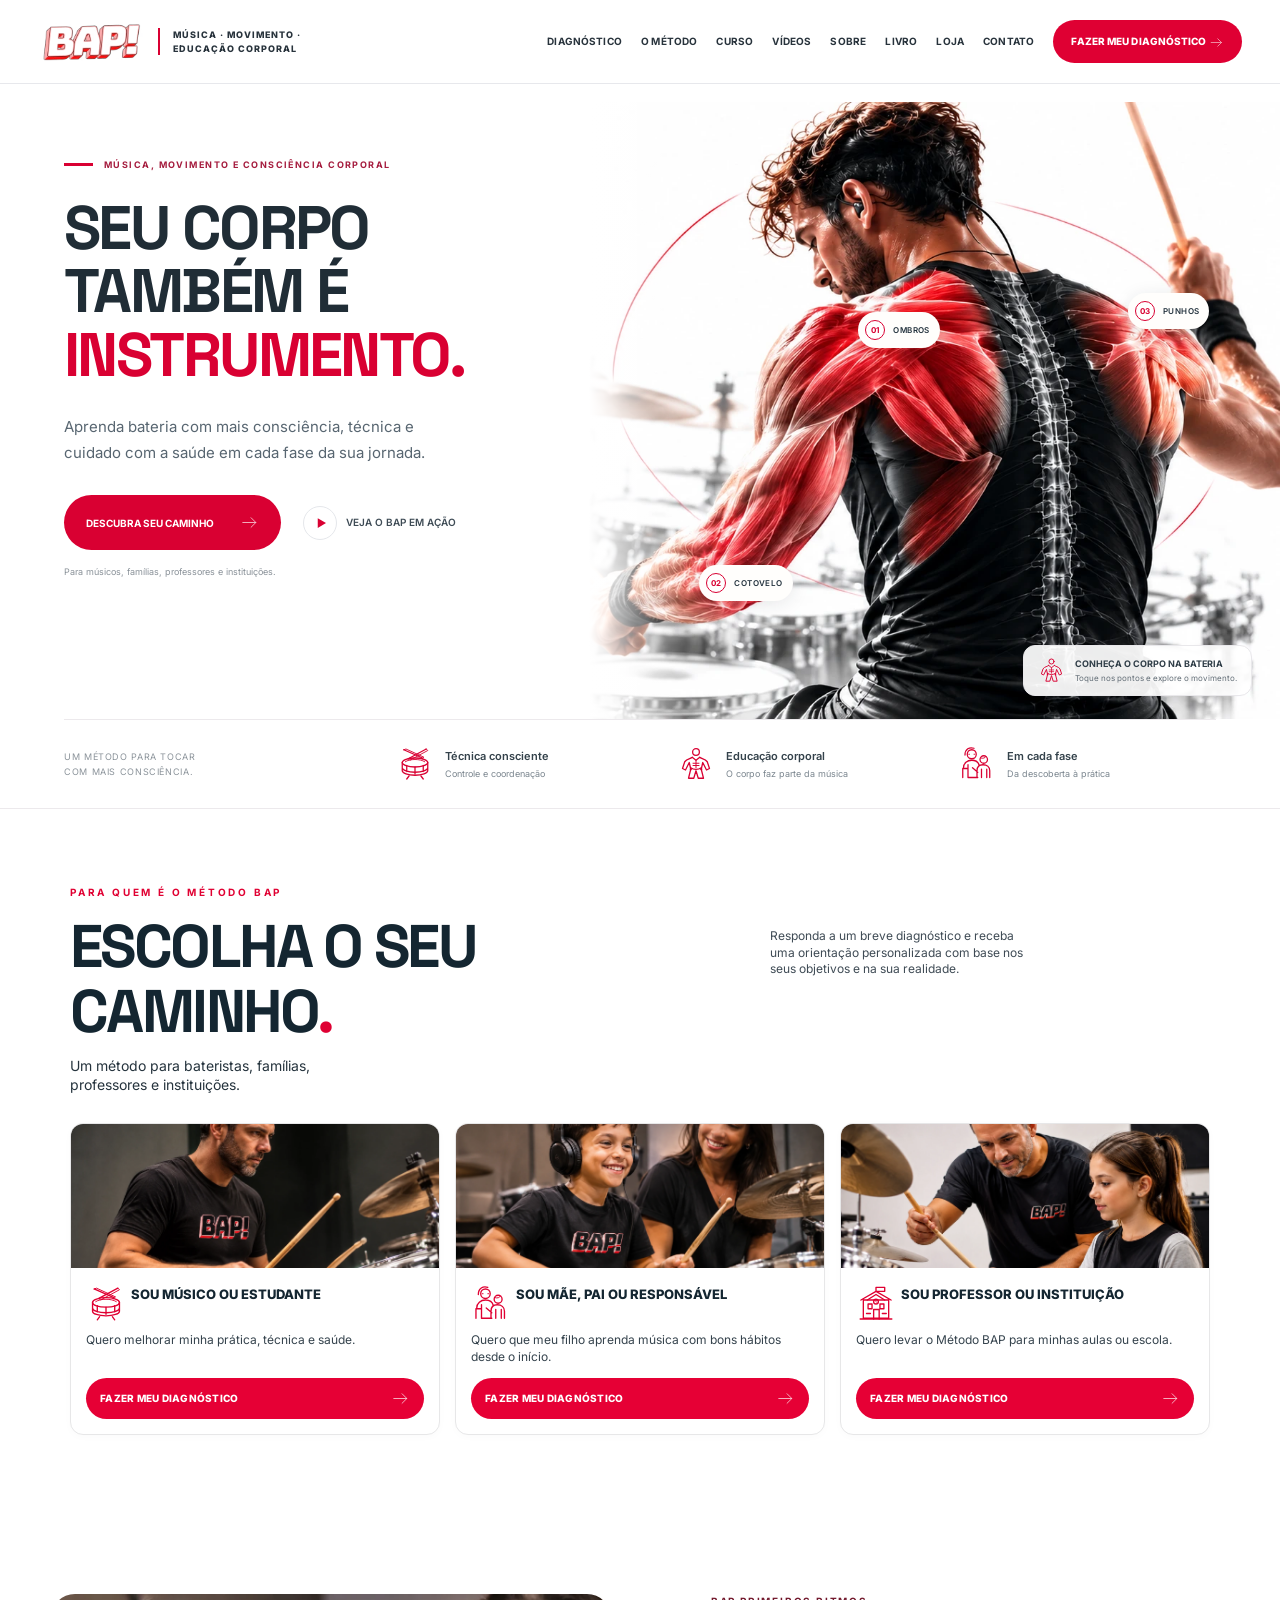
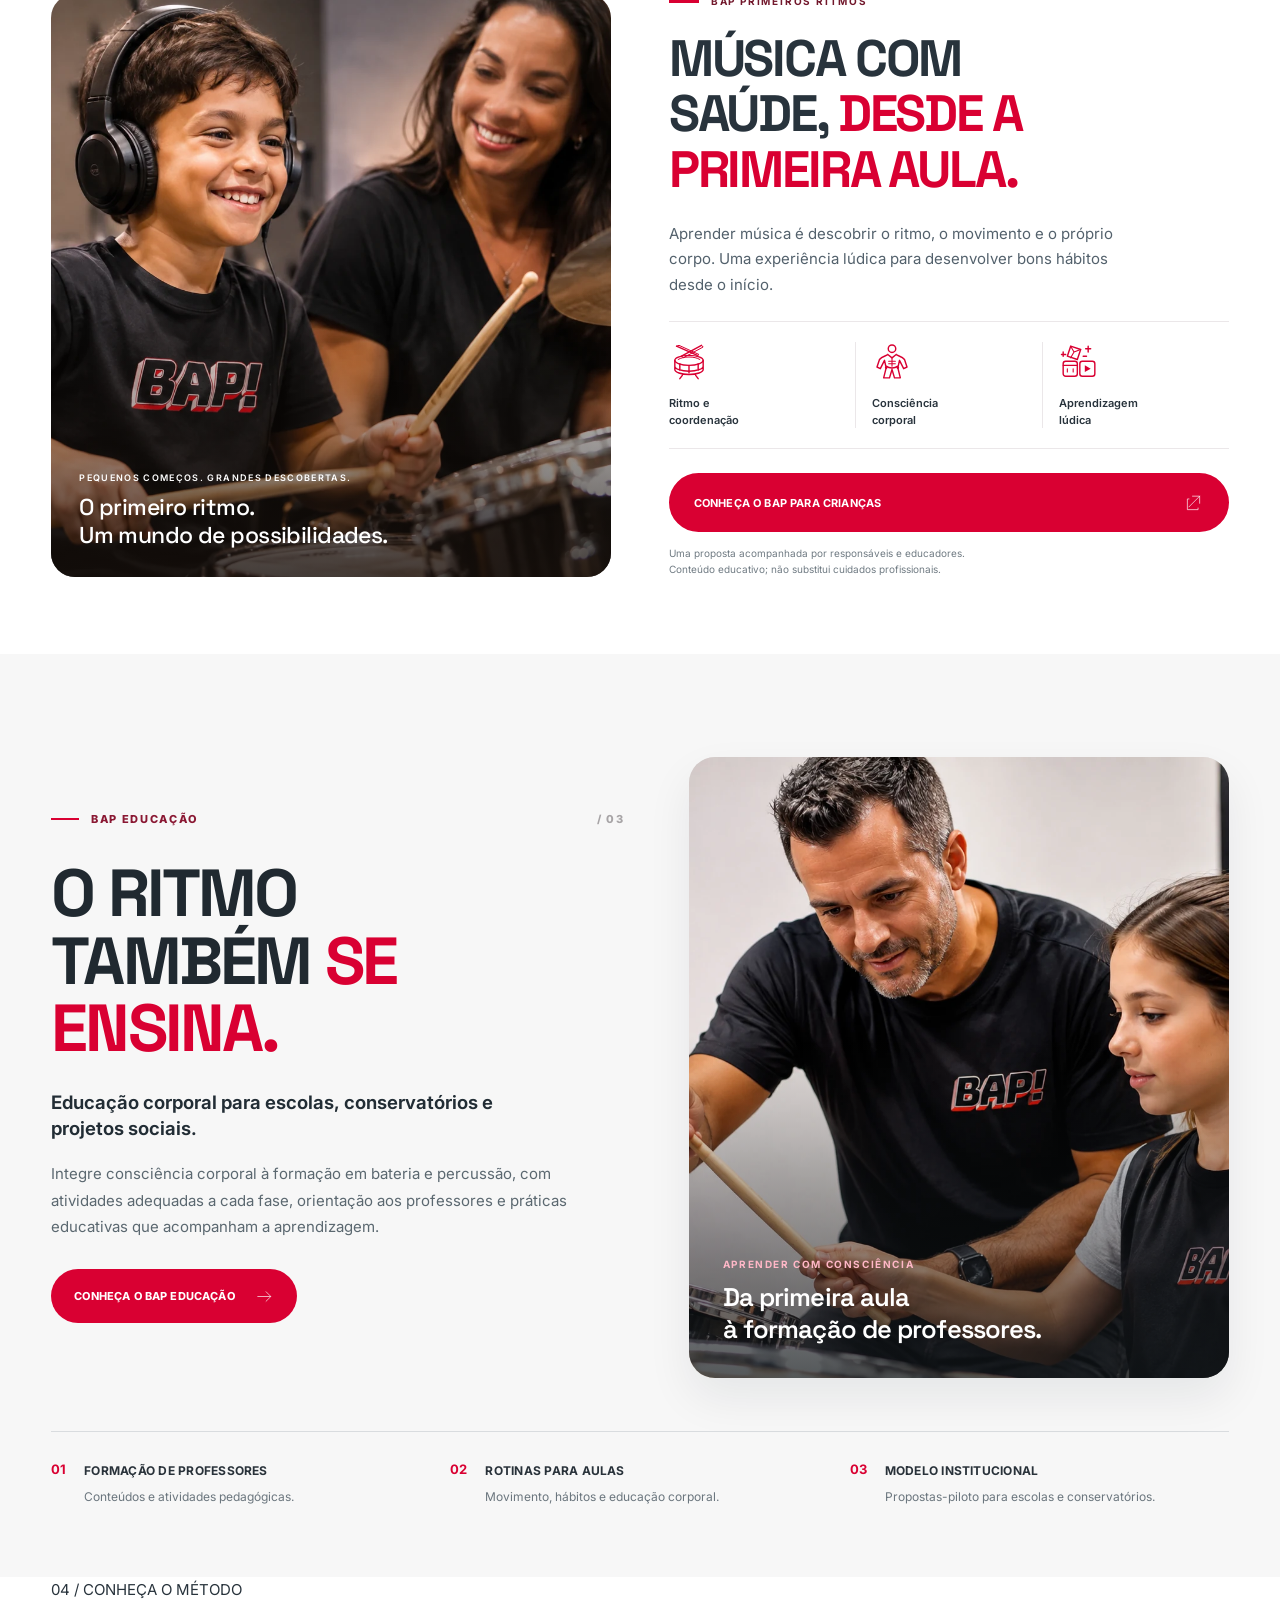
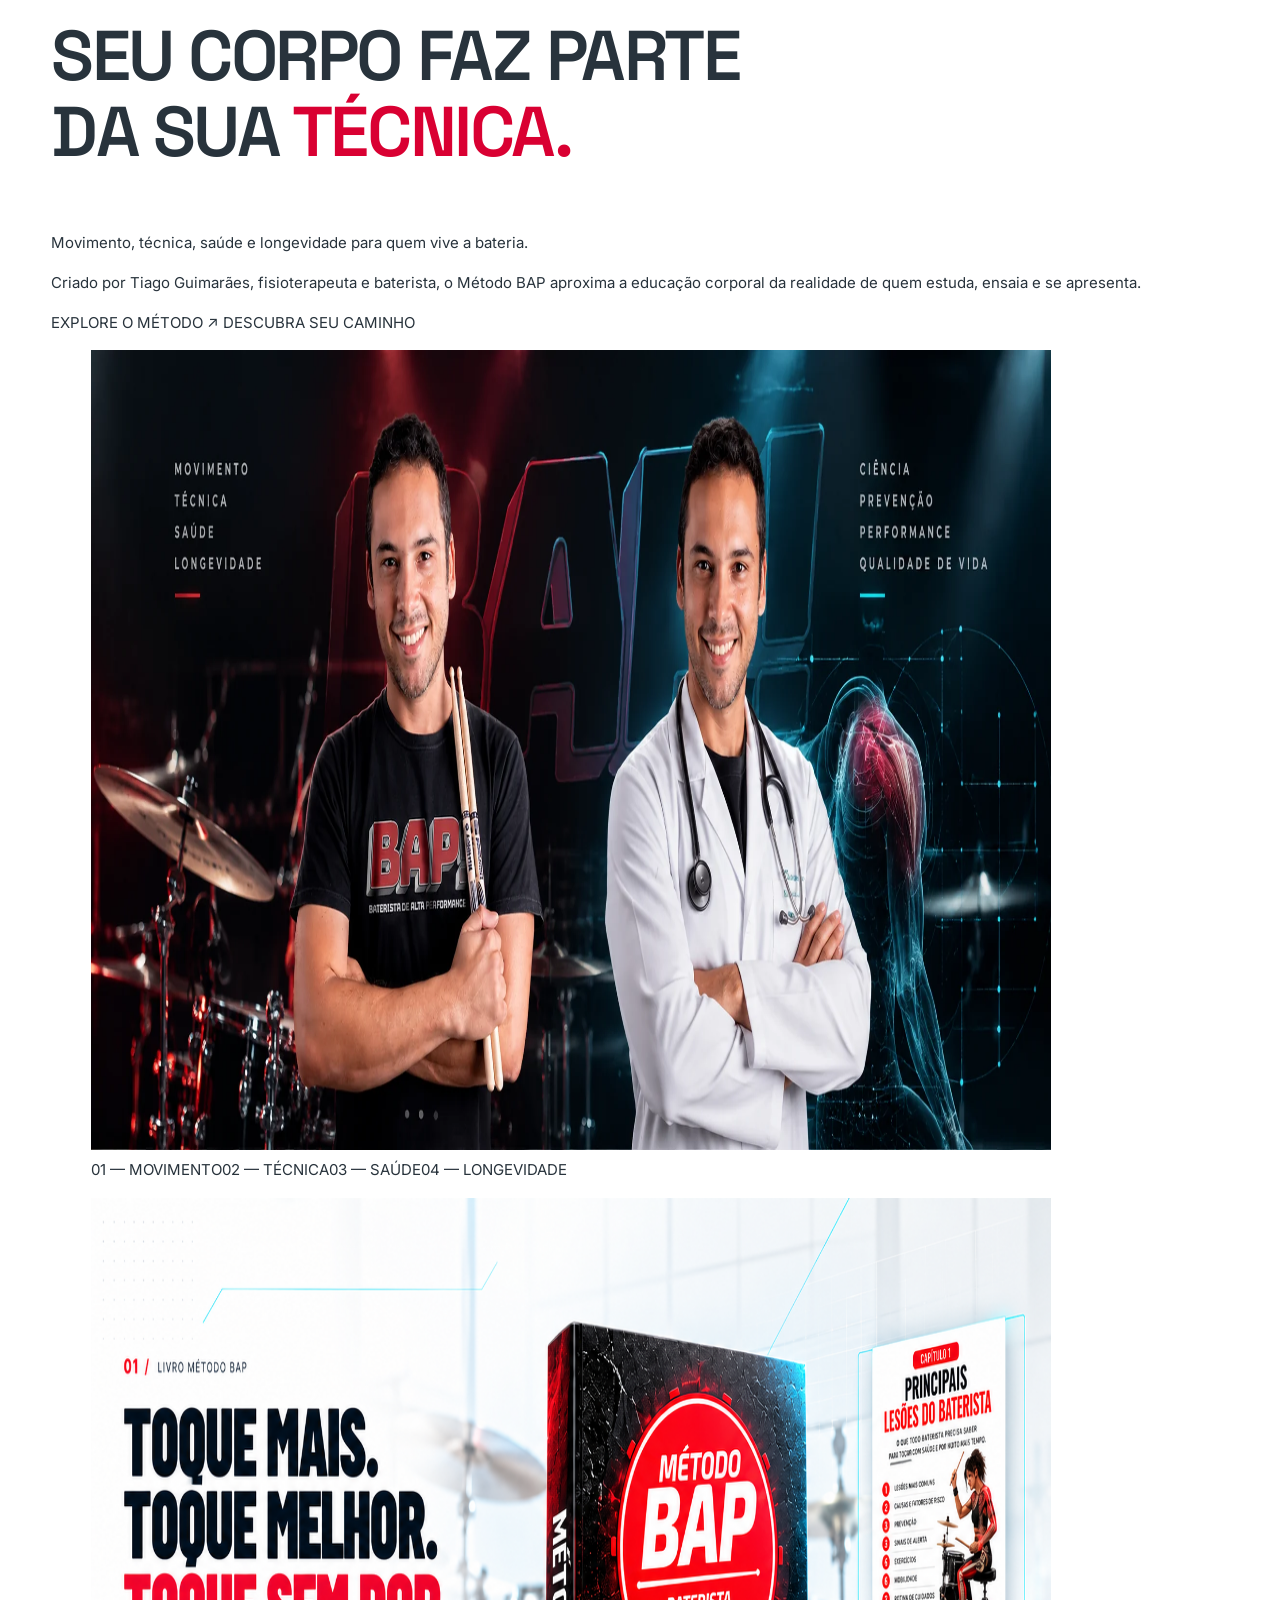
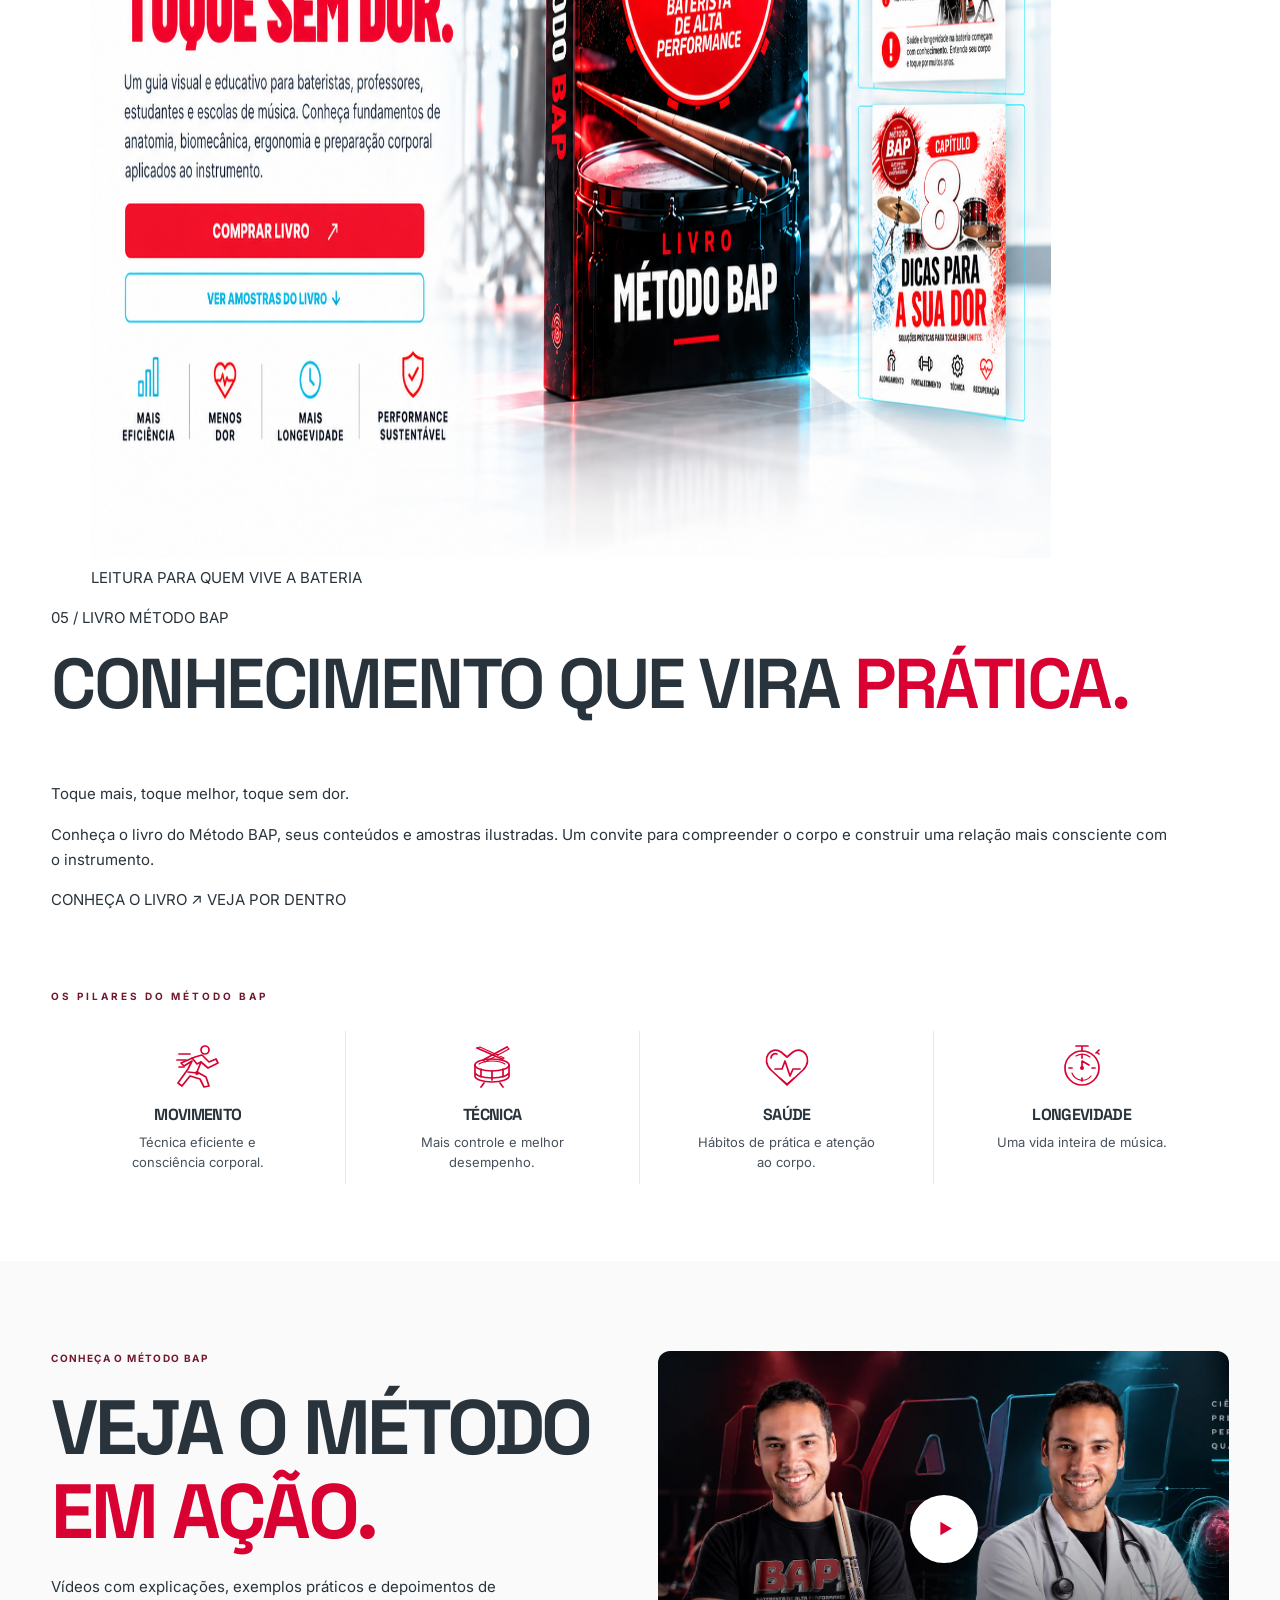
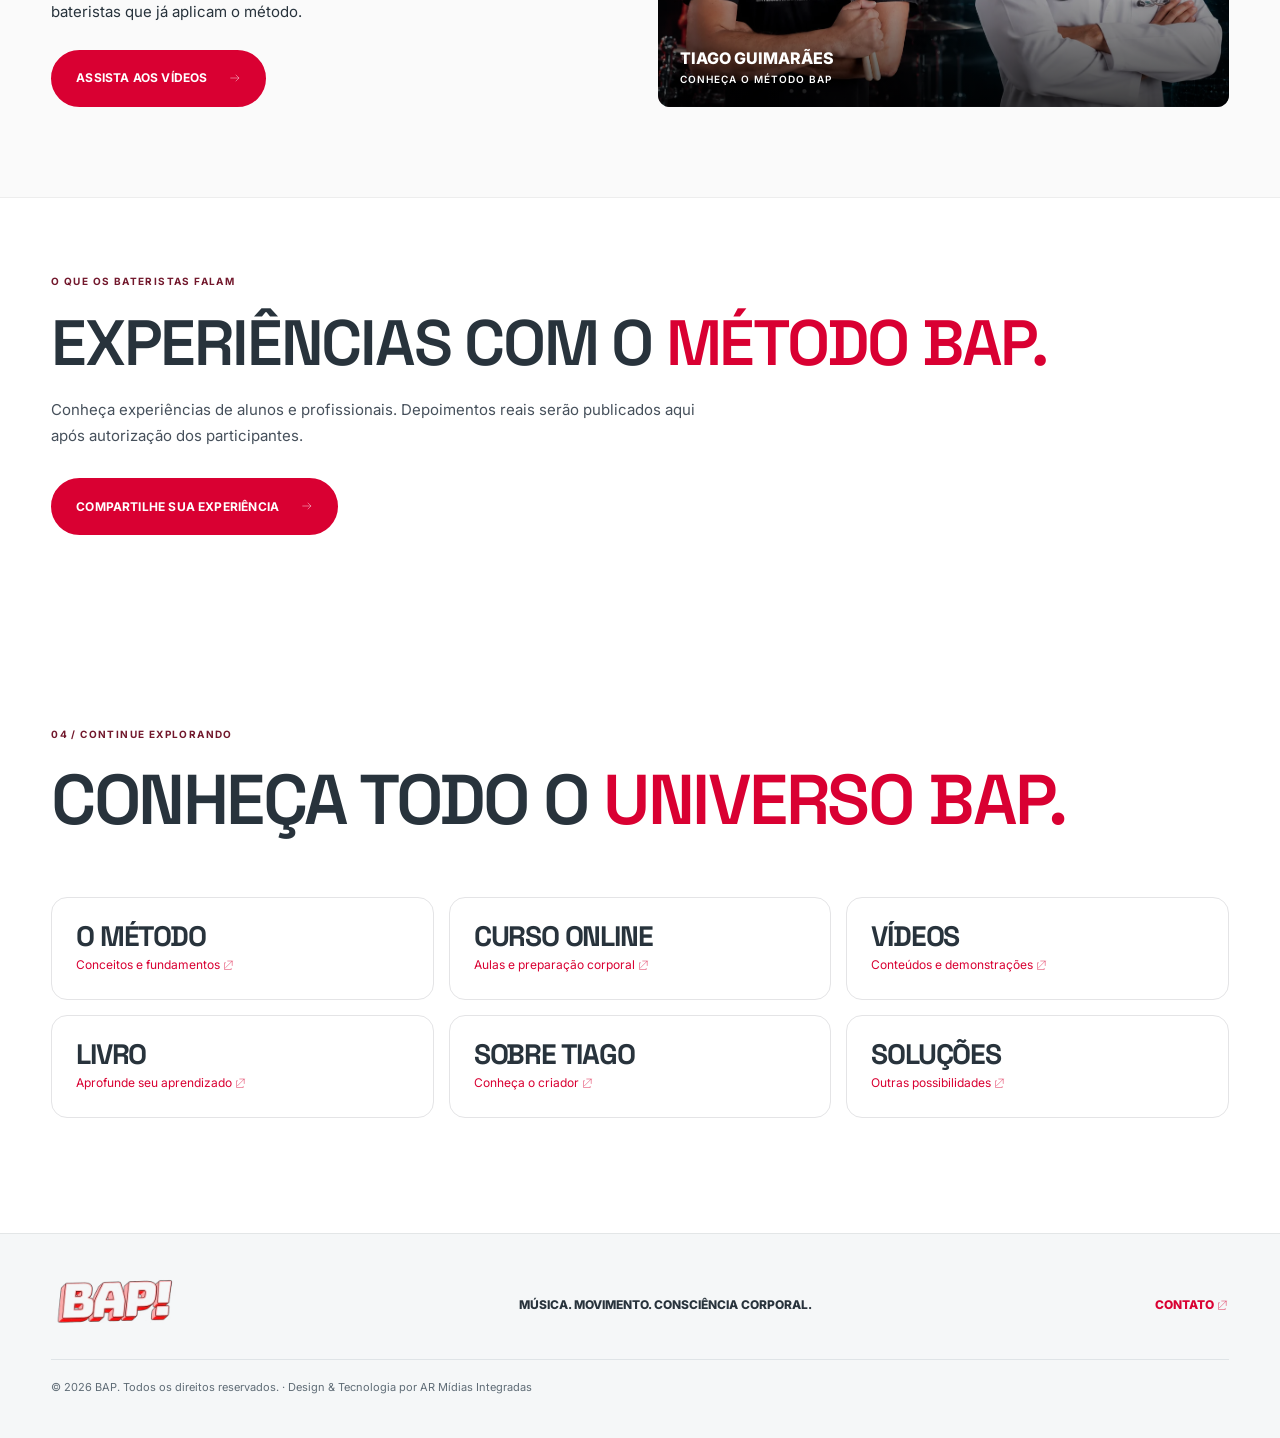
==== commit 37b01dae: "feat(home): add Método BAP and Livro editorial sections" ====
--- a/index.html
+++ b/index.html
@@ -18,7 +18,44 @@
     <div><span class="school-benefit-number">02</span><div><strong>ROTINAS PARA AULAS</strong><p>Movimento, hábitos e educação corporal.</p></div></div>
     <div><span class="school-benefit-number">03</span><div><strong>MODELO INSTITUCIONAL</strong><p>Propostas-piloto para escolas e conservatórios.</p></div></div>
   </div>
-</div></section><section class="bap-pillars-reference" id="pilares"><div class="shell"><p class="eyebrow">OS PILARES DO MÉTODO BAP</p><div class="bap-pillars-grid"><div><span aria-hidden="true"><svg class="bap-icon" viewBox="0 0 48 48" aria-hidden="true" focusable="false"><use href="assets/bap-icons.svg#movimento"></use></svg></span><h3>MOVIMENTO</h3><p>Técnica eficiente e consciência corporal.</p></div><div><span aria-hidden="true"><svg class="bap-icon" viewBox="0 0 48 48" aria-hidden="true" focusable="false"><use href="assets/bap-icons.svg#ritmo"></use></svg></span><h3>TÉCNICA</h3><p>Mais controle e melhor desempenho.</p></div><div><span aria-hidden="true"><svg class="bap-icon" viewBox="0 0 48 48" aria-hidden="true" focusable="false"><use href="assets/bap-icons.svg#saude"></use></svg></span><h3>SAÚDE</h3><p>Hábitos de prática e atenção ao corpo.</p></div><div><span aria-hidden="true"><svg class="bap-icon" viewBox="0 0 48 48" aria-hidden="true" focusable="false"><use href="assets/bap-icons.svg#longevidade"></use></svg></span><h3>LONGEVIDADE</h3><p>Uma vida inteira de música.</p></div></div></div></section><section class="bap-method-action" id="metodo-em-acao"><div class="shell bap-action-grid"><div><p class="eyebrow">CONHEÇA O MÉTODO BAP</p><h2>VEJA O MÉTODO<br><em>EM AÇÃO.</em></h2><p>Vídeos com explicações, exemplos práticos e depoimentos de bateristas que já aplicam o método.</p><a class="btn primary" href="videos.html">ASSISTA AOS VÍDEOS <span aria-hidden="true"><svg class="bap-icon" viewBox="0 0 48 48" aria-hidden="true" focusable="false"><use href="assets/bap-icons.svg#seta"></use></svg></span></a></div><a class="bap-action-media" href="videos.html" aria-label="Conheça os vídeos do Método BAP"><img src="assets/desktop/tiago-banner.webp" alt="Tiago apresenta o Método BAP" loading="lazy"><span class="bap-play-symbol" aria-hidden="true"><svg class="bap-icon" viewBox="0 0 48 48" aria-hidden="true" focusable="false"><use href="assets/bap-icons.svg#play"></use></svg></span><span class="bap-media-caption">TIAGO GUIMARÃES <small>CONHEÇA O MÉTODO BAP</small></span></a></div></section><section class="bap-testimonials" id="depoimentos"><div class="shell"><p class="eyebrow">O QUE OS BATERISTAS FALAM</p><h2>EXPERIÊNCIAS COM O <em>MÉTODO BAP.</em></h2><p>Conheça experiências de alunos e profissionais. Depoimentos reais serão publicados aqui após autorização dos participantes.</p><a class="btn primary" href="contato.html">COMPARTILHE SUA EXPERIÊNCIA <span aria-hidden="true"><svg class="bap-icon" viewBox="0 0 48 48" aria-hidden="true" focusable="false"><use href="assets/bap-icons.svg#seta"></use></svg></span></a></div></section><section class="explore"><div class="shell"><p class="eyebrow">04 / CONTINUE EXPLORANDO</p><h2>CONHEÇA TODO O <em>UNIVERSO BAP.</em></h2><div class="explore-grid"><a href="metodo.html"><strong>O MÉTODO</strong><span>Conceitos e fundamentos <svg class="bap-icon" viewBox="0 0 48 48" aria-hidden="true" focusable="false"><use href="assets/bap-icons.svg#externo"></use></svg></span></a><a href="curso.html"><strong>CURSO ONLINE</strong><span>Aulas e preparação corporal <svg class="bap-icon" viewBox="0 0 48 48" aria-hidden="true" focusable="false"><use href="assets/bap-icons.svg#externo"></use></svg></span></a><a href="videos.html"><strong>VÍDEOS</strong><span>Conteúdos e demonstrações <svg class="bap-icon" viewBox="0 0 48 48" aria-hidden="true" focusable="false"><use href="assets/bap-icons.svg#externo"></use></svg></span></a><a href="livro.html"><strong>LIVRO</strong><span>Aprofunde seu aprendizado <svg class="bap-icon" viewBox="0 0 48 48" aria-hidden="true" focusable="false"><use href="assets/bap-icons.svg#externo"></use></svg></span></a><a href="sobre-o-autor.html"><strong>SOBRE TIAGO</strong><span>Conheça o criador <svg class="bap-icon" viewBox="0 0 48 48" aria-hidden="true" focusable="false"><use href="assets/bap-icons.svg#externo"></use></svg></span></a><a href="loja.html"><strong>SOLUÇÕES</strong><span>Outras possibilidades <svg class="bap-icon" viewBox="0 0 48 48" aria-hidden="true" focusable="false"><use href="assets/bap-icons.svg#externo"></use></svg></span></a></div></div></section></main><footer><div class="shell footer-inner"><a href="index.html"><img src="assets/LogoRed1.avif" alt="Método BAP" width="125"></a><p>MÚSICA. MOVIMENTO. CONSCIÊNCIA CORPORAL.</p><a href="contato.html">CONTATO <svg class="bap-icon" viewBox="0 0 48 48" aria-hidden="true" focusable="false"><use href="assets/bap-icons.svg#externo"></use></svg></a><span>© 2026 BAP. Todos os direitos reservados. · Design &amp; Tecnologia por AR Mídias Integradas</span></div></footer><script src="funil.js" defer></script>
+</div></section>
+<section class="bap-home-feature bap-feature-method" id="conheca-metodo" aria-labelledby="home-method-title">
+  <div class="shell bap-feature-layout">
+    <div class="bap-feature-copy">
+      <p class="bap-feature-kicker"><span>04 /</span> CONHEÇA O MÉTODO</p>
+      <h2 id="home-method-title">SEU CORPO FAZ PARTE DA SUA <em>TÉCNICA.</em></h2>
+      <p class="bap-feature-lead">Movimento, técnica, saúde e longevidade para quem vive a bateria.</p>
+      <p class="bap-feature-description">Criado por Tiago Guimarães, fisioterapeuta e baterista, o Método BAP aproxima a educação corporal da realidade de quem estuda, ensaia e se apresenta.</p>
+      <div class="bap-feature-actions">
+        <a class="bap-feature-primary" href="metodo.html">EXPLORE O MÉTODO <span aria-hidden="true">↗</span></a>
+        <a class="bap-feature-secondary" href="index.html#avaliacao">DESCUBRA SEU CAMINHO</a>
+      </div>
+    </div>
+    <figure class="bap-feature-figure bap-feature-method-image">
+      <img src="assets/desktop/tiago-banner.webp" loading="lazy" alt="Tiago Guimarães apresenta o Método BAP" width="960" height="800">
+      <figcaption><span>01 — MOVIMENTO</span><span>02 — TÉCNICA</span><span>03 — SAÚDE</span><span>04 — LONGEVIDADE</span></figcaption>
+    </figure>
+  </div>
+</section>
+<section class="bap-home-feature bap-feature-book" id="conheca-livro" aria-labelledby="home-book-title">
+  <div class="shell bap-feature-layout bap-feature-book-layout">
+    <figure class="bap-feature-figure bap-feature-book-image">
+      <img src="assets/livro/a9605295-0cfe-4368-8db0-86e8ae79084a.png" loading="lazy" alt="Livro Método BAP — Toque mais, toque melhor, toque sem dor" width="960" height="960">
+      <figcaption>LEITURA PARA QUEM VIVE A BATERIA</figcaption>
+    </figure>
+    <div class="bap-feature-copy">
+      <p class="bap-feature-kicker"><span>05 /</span> LIVRO MÉTODO BAP</p>
+      <h2 id="home-book-title">CONHECIMENTO QUE VIRA <em>PRÁTICA.</em></h2>
+      <p class="bap-feature-lead">Toque mais, toque melhor, toque sem dor.</p>
+      <p class="bap-feature-description">Conheça o livro do Método BAP, seus conteúdos e amostras ilustradas. Um convite para compreender o corpo e construir uma relação mais consciente com o instrumento.</p>
+      <div class="bap-feature-actions">
+        <a class="bap-feature-primary" href="livro.html">CONHEÇA O LIVRO <span aria-hidden="true">↗</span></a>
+        <a class="bap-feature-secondary" href="livro.html#amostras">VEJA POR DENTRO</a>
+      </div>
+    </div>
+  </div>
+</section>
+<section class="bap-pillars-reference" id="pilares"><div class="shell"><p class="eyebrow">OS PILARES DO MÉTODO BAP</p><div class="bap-pillars-grid"><div><span aria-hidden="true"><svg class="bap-icon" viewBox="0 0 48 48" aria-hidden="true" focusable="false"><use href="assets/bap-icons.svg#movimento"></use></svg></span><h3>MOVIMENTO</h3><p>Técnica eficiente e consciência corporal.</p></div><div><span aria-hidden="true"><svg class="bap-icon" viewBox="0 0 48 48" aria-hidden="true" focusable="false"><use href="assets/bap-icons.svg#ritmo"></use></svg></span><h3>TÉCNICA</h3><p>Mais controle e melhor desempenho.</p></div><div><span aria-hidden="true"><svg class="bap-icon" viewBox="0 0 48 48" aria-hidden="true" focusable="false"><use href="assets/bap-icons.svg#saude"></use></svg></span><h3>SAÚDE</h3><p>Hábitos de prática e atenção ao corpo.</p></div><div><span aria-hidden="true"><svg class="bap-icon" viewBox="0 0 48 48" aria-hidden="true" focusable="false"><use href="assets/bap-icons.svg#longevidade"></use></svg></span><h3>LONGEVIDADE</h3><p>Uma vida inteira de música.</p></div></div></div></section><section class="bap-method-action" id="metodo-em-acao"><div class="shell bap-action-grid"><div><p class="eyebrow">CONHEÇA O MÉTODO BAP</p><h2>VEJA O MÉTODO<br><em>EM AÇÃO.</em></h2><p>Vídeos com explicações, exemplos práticos e depoimentos de bateristas que já aplicam o método.</p><a class="btn primary" href="videos.html">ASSISTA AOS VÍDEOS <span aria-hidden="true"><svg class="bap-icon" viewBox="0 0 48 48" aria-hidden="true" focusable="false"><use href="assets/bap-icons.svg#seta"></use></svg></span></a></div><a class="bap-action-media" href="videos.html" aria-label="Conheça os vídeos do Método BAP"><img src="assets/desktop/tiago-banner.webp" alt="Tiago apresenta o Método BAP" loading="lazy"><span class="bap-play-symbol" aria-hidden="true"><svg class="bap-icon" viewBox="0 0 48 48" aria-hidden="true" focusable="false"><use href="assets/bap-icons.svg#play"></use></svg></span><span class="bap-media-caption">TIAGO GUIMARÃES <small>CONHEÇA O MÉTODO BAP</small></span></a></div></section><section class="bap-testimonials" id="depoimentos"><div class="shell"><p class="eyebrow">O QUE OS BATERISTAS FALAM</p><h2>EXPERIÊNCIAS COM O <em>MÉTODO BAP.</em></h2><p>Conheça experiências de alunos e profissionais. Depoimentos reais serão publicados aqui após autorização dos participantes.</p><a class="btn primary" href="contato.html">COMPARTILHE SUA EXPERIÊNCIA <span aria-hidden="true"><svg class="bap-icon" viewBox="0 0 48 48" aria-hidden="true" focusable="false"><use href="assets/bap-icons.svg#seta"></use></svg></span></a></div></section><section class="explore"><div class="shell"><p class="eyebrow">04 / CONTINUE EXPLORANDO</p><h2>CONHEÇA TODO O <em>UNIVERSO BAP.</em></h2><div class="explore-grid"><a href="metodo.html"><strong>O MÉTODO</strong><span>Conceitos e fundamentos <svg class="bap-icon" viewBox="0 0 48 48" aria-hidden="true" focusable="false"><use href="assets/bap-icons.svg#externo"></use></svg></span></a><a href="curso.html"><strong>CURSO ONLINE</strong><span>Aulas e preparação corporal <svg class="bap-icon" viewBox="0 0 48 48" aria-hidden="true" focusable="false"><use href="assets/bap-icons.svg#externo"></use></svg></span></a><a href="videos.html"><strong>VÍDEOS</strong><span>Conteúdos e demonstrações <svg class="bap-icon" viewBox="0 0 48 48" aria-hidden="true" focusable="false"><use href="assets/bap-icons.svg#externo"></use></svg></span></a><a href="livro.html"><strong>LIVRO</strong><span>Aprofunde seu aprendizado <svg class="bap-icon" viewBox="0 0 48 48" aria-hidden="true" focusable="false"><use href="assets/bap-icons.svg#externo"></use></svg></span></a><a href="sobre-o-autor.html"><strong>SOBRE TIAGO</strong><span>Conheça o criador <svg class="bap-icon" viewBox="0 0 48 48" aria-hidden="true" focusable="false"><use href="assets/bap-icons.svg#externo"></use></svg></span></a><a href="loja.html"><strong>SOLUÇÕES</strong><span>Outras possibilidades <svg class="bap-icon" viewBox="0 0 48 48" aria-hidden="true" focusable="false"><use href="assets/bap-icons.svg#externo"></use></svg></span></a></div></div></section></main><footer><div class="shell footer-inner"><a href="index.html"><img src="assets/LogoRed1.avif" alt="Método BAP" width="125"></a><p>MÚSICA. MOVIMENTO. CONSCIÊNCIA CORPORAL.</p><a href="contato.html">CONTATO <svg class="bap-icon" viewBox="0 0 48 48" aria-hidden="true" focusable="false"><use href="assets/bap-icons.svg#externo"></use></svg></a><span>© 2026 BAP. Todos os direitos reservados. · Design &amp; Tecnologia por AR Mídias Integradas</span></div></footer><script src="funil.js" defer></script>
 <script>
 /* Pontos anatômicos: interação acessível, sem alegações de diagnóstico. */
 (function(){
--- a/funil.css
+++ b/funil.css
@@ -398,3 +398,72 @@
  .funnel .answer,.funnel .profile,.progress span{transition:none}
  .funnel .answer:hover,.funnel .profile:hover{transform:none}
 }
+
+
+/* BAP Educação — dobra editorial redesenhada, isolada das demais. */
+.schools.school-redesign{background:#f7f7f7;padding:clamp(76px,8vw,126px) 0 70px}
+.school-redesign .school-redesign-grid{display:grid;grid-template-columns:minmax(0,1.03fr) minmax(0,.97fr);gap:clamp(32px,5vw,90px);align-items:center}
+.school-redesign .school-redesign-copy{min-width:0;padding:8px 0}
+.school-redesign .eyebrow{display:flex;align-items:center;gap:12px;margin:0 0 32px;color:#8a1833;font-size:11px;font-weight:800;letter-spacing:.15em}
+.school-redesign .school-redesign-line{display:inline-block;width:28px;height:2px;background:#d90032}
+.school-redesign .school-redesign-index{margin-left:auto;color:#a7a4a6}
+body .schools.school-redesign h2{font-family:var(--bap-font-display,"Space Grotesk",sans-serif)!important;font-size:clamp(48px,5.2vw,85px)!important;font-weight:700!important;line-height:1.02!important;letter-spacing:-.058em!important;color:#202930;max-width:770px;margin:0 0 27px}
+.school-redesign h2 em{color:#d90032}
+.school-redesign .school-redesign-lead{font-size:clamp(17px,1.45vw,22px)!important;line-height:1.4!important;font-weight:650;color:#222d35!important;max-width:520px;margin:0 0 19px}
+.school-redesign .school-redesign-description{font-size:15px!important;line-height:1.75!important;color:#5b6870!important;max-width:525px;margin-bottom:29px}
+.school-redesign .school-redesign-cta{margin:0;display:inline-flex;align-items:center;gap:20px;min-height:54px;padding:14px 23px;background:#d90032;color:#fff;border:0;border-radius:40px;font-size:11px;font-weight:750}
+.school-redesign .school-redesign-cta svg{width:19px;height:19px}
+.school-redesign .school-redesign-visual{position:relative;min-width:0;margin:0;aspect-ratio:4/4.6;border-radius:26px;overflow:hidden;background:#e8e5e4;isolation:isolate}
+.school-redesign .school-redesign-visual img{display:block;width:100%;height:100%;object-fit:cover;object-position:55% center}
+.school-redesign .school-redesign-visual:after{content:'';position:absolute;inset:45% 0 0;background:linear-gradient(0deg,rgba(18,23,26,.72),transparent);pointer-events:none}
+.school-redesign .school-redesign-visual figcaption{position:absolute;bottom:32px;left:34px;right:25px;z-index:1;color:white}
+.school-redesign .school-redesign-visual figcaption span{display:block;font-size:10px;font-weight:700;letter-spacing:.16em;color:#ffb7c7;margin-bottom:10px}
+.school-redesign .school-redesign-visual figcaption strong{font:600 clamp(19px,2vw,29px)/1.2 var(--bap-font-display,"Space Grotesk",sans-serif);letter-spacing:-.035em}
+.school-redesign .school-redesign-benefits{border-top:1px solid #d9dcdf;margin-top:53px;padding-top:26px;display:grid;grid-template-columns:repeat(3,minmax(0,1fr));gap:20px}
+.school-redesign .school-redesign-benefits>div{display:flex;gap:18px;padding-right:14px}
+.school-redesign .school-benefit-number{font:700 13px var(--bap-font-body,Inter,sans-serif);color:#d90032;flex:none;padding-top:3px}
+.school-redesign .school-redesign-benefits strong{font:700 12px/1.4 var(--bap-font-body,Inter,sans-serif);letter-spacing:.02em;color:#29323a}
+.school-redesign .school-redesign-benefits p{font:400 12px/1.65 var(--bap-font-body,Inter,sans-serif)!important;color:#6b767e!important;margin:5px 0 0}
+@media(max-width:950px){
+ .school-redesign .school-redesign-grid{gap:28px}
+ body .schools.school-redesign h2{font-size:clamp(42px,5.8vw,64px)!important}
+ .school-redesign .school-redesign-visual{aspect-ratio:4/5}
+}
+@media(max-width:720px){
+ .schools.school-redesign{padding:68px 0 54px}
+ .school-redesign .school-redesign-grid{grid-template-columns:1fr;gap:34px}
+ .school-redesign .eyebrow{margin-bottom:23px}
+ body .schools.school-redesign h2{font-size:clamp(42px,10.4vw,72px)!important;line-height:1.04!important;margin-bottom:21px}
+ .school-redesign .school-redesign-lead{font-size:18px!important}
+ .school-redesign .school-redesign-description{font-size:14px!important;margin-bottom:25px}
+ .school-redesign .school-redesign-cta{width:100%;justify-content:space-between}
+ .school-redesign .school-redesign-visual{aspect-ratio:5/4.7;border-radius:20px}
+ .school-redesign .school-redesign-visual figcaption{left:23px;bottom:22px}
+ .school-redesign .school-redesign-benefits{grid-template-columns:1fr;gap:0;margin-top:30px;padding-top:0}
+ .school-redesign .school-redesign-benefits>div{padding:19px 0;border-bottom:1px solid #e1e3e5}
+}
+@media(prefers-reduced-motion:reduce){.school-redesign .school-redesign-cta{transition:none}}
+
+/* BAP Educação — polish for mid-size screens, tiny mobiles and touch targets. */
+.school-redesign{overflow:clip}
+.school-redesign .school-redesign-visual{box-shadow:0 20px 45px rgba(20,29,35,.075)}
+.school-redesign .school-redesign-cta:focus-visible{outline:3px solid #791026;outline-offset:4px}
+@media(min-width:721px) and (max-width:1050px){
+ .school-redesign .school-redesign-grid{grid-template-columns:1fr 1fr;gap:30px}
+ body .schools.school-redesign h2{font-size:clamp(37px,5vw,54px)!important}
+ .school-redesign .school-redesign-visual{aspect-ratio:3/4}
+ .school-redesign .school-redesign-benefits{gap:12px}
+ .school-redesign .school-redesign-benefits>div{gap:10px}
+}
+@media(max-width:720px){
+ .school-redesign .school-redesign-grid{gap:26px}
+ .school-redesign .school-redesign-visual{aspect-ratio:1/1;max-height:500px}
+ .school-redesign .school-redesign-visual img{object-position:60% 38%}
+ .school-redesign .school-redesign-cta{min-height:56px;font-size:12px}
+}
+@media(max-width:375px){
+ body .schools.school-redesign h2{font-size:clamp(36px,10vw,40px)!important;letter-spacing:-.065em!important}
+ .school-redesign .school-redesign-visual figcaption{left:16px;bottom:16px;right:16px}
+ .school-redesign .school-redesign-visual figcaption strong{font-size:18px}
+ .school-redesign .school-redesign-benefits strong{font-size:11px}
+}
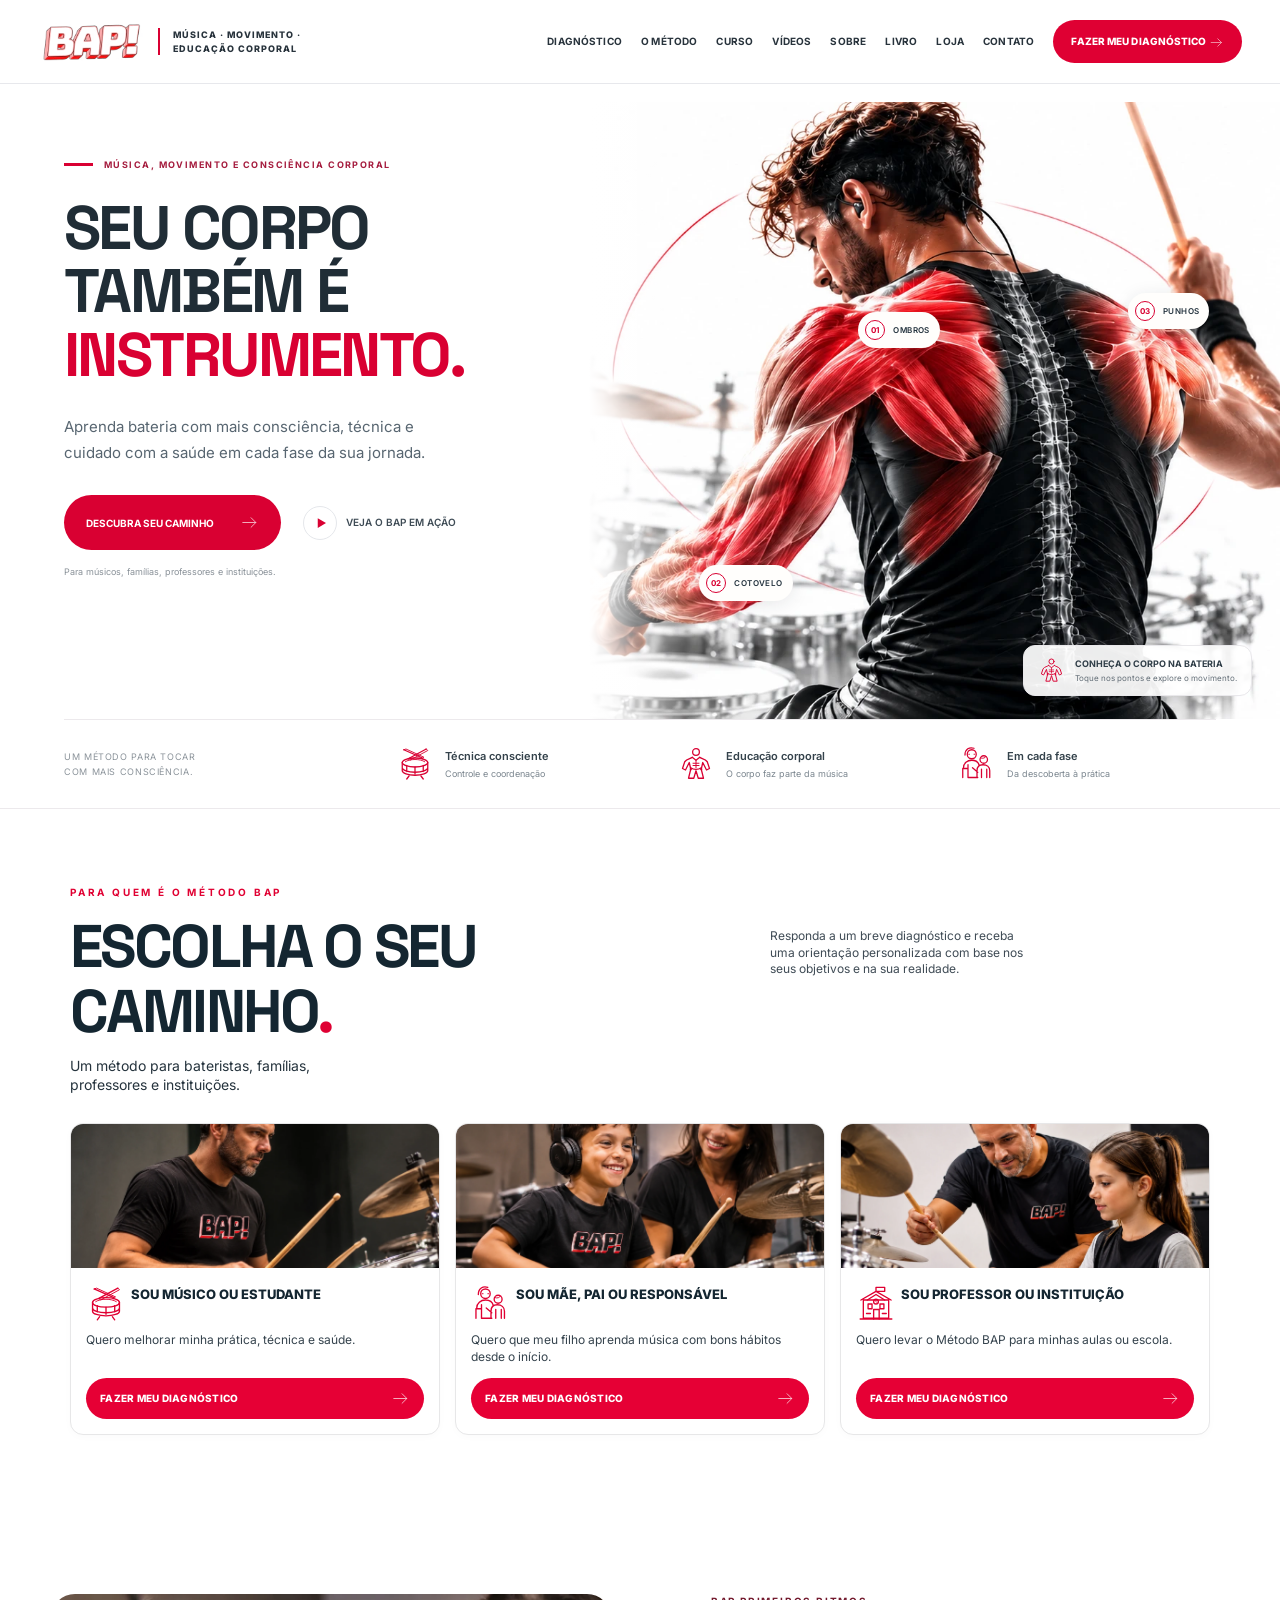
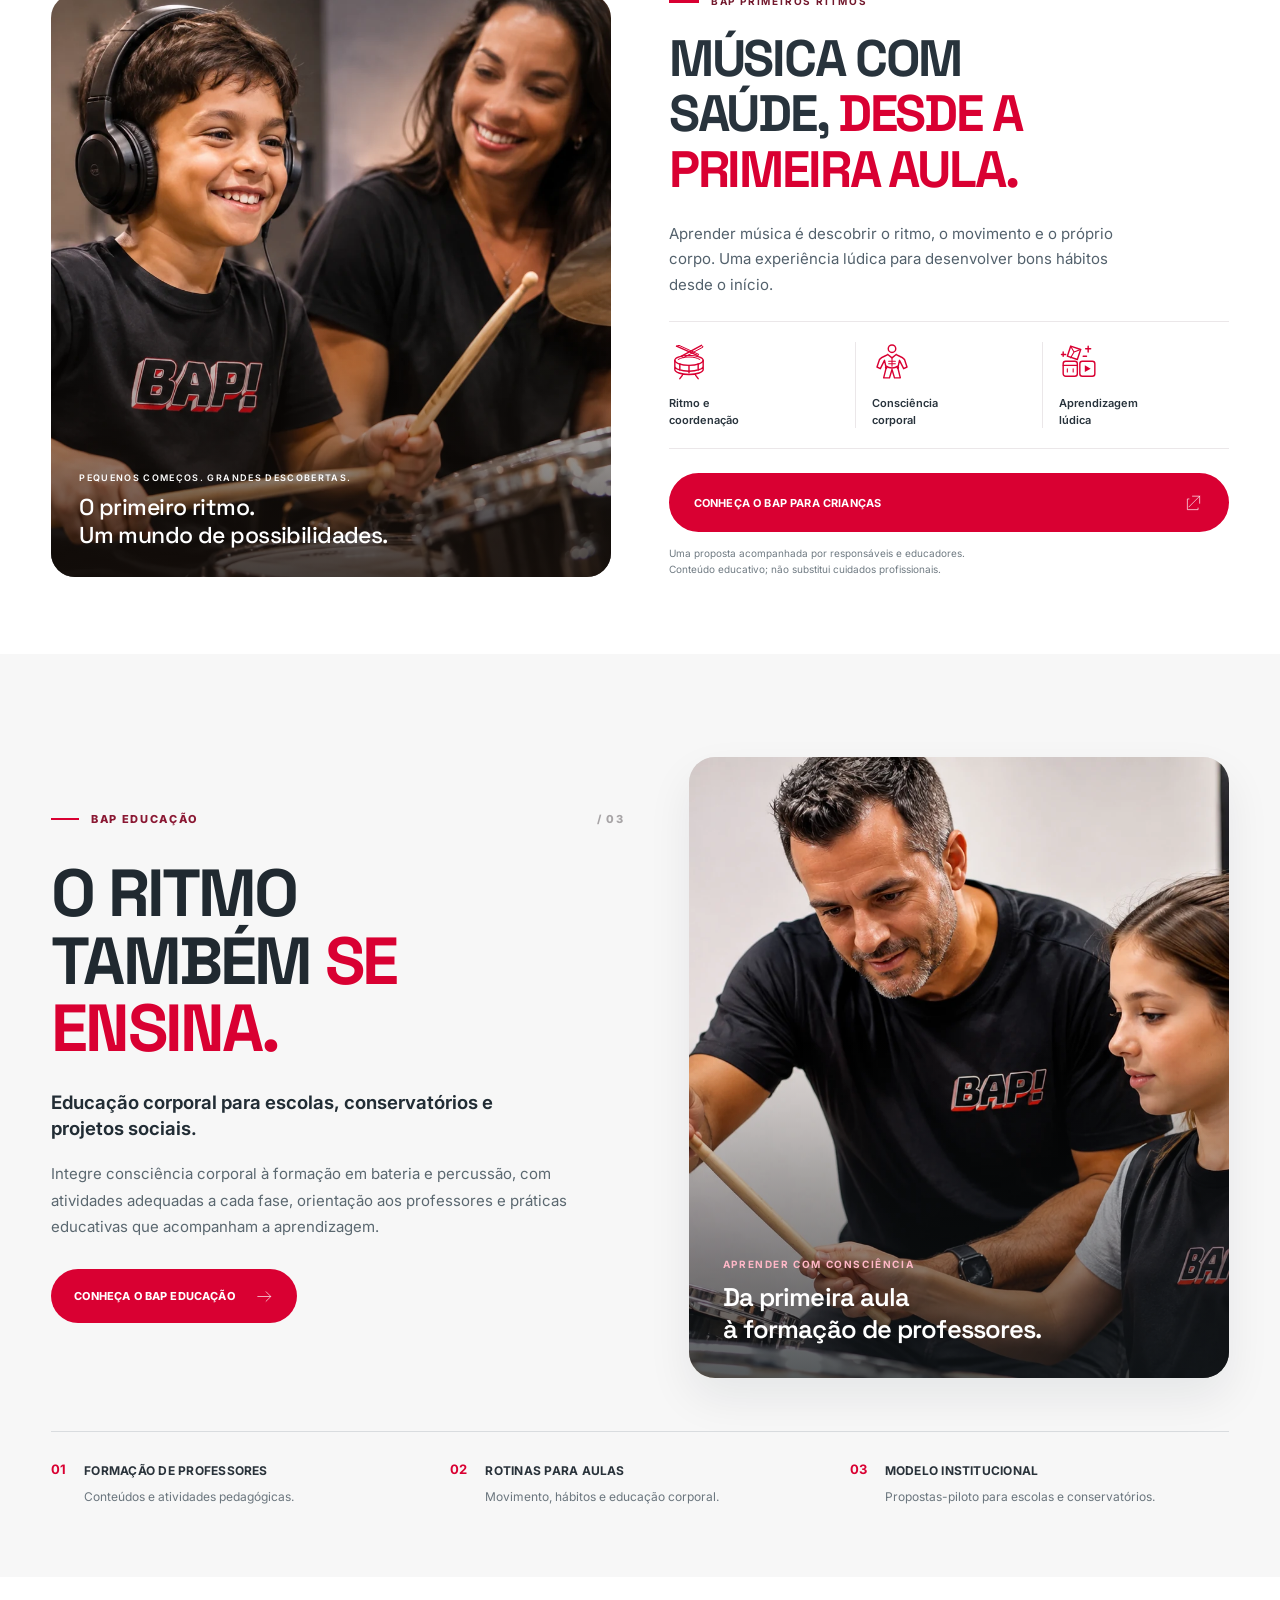
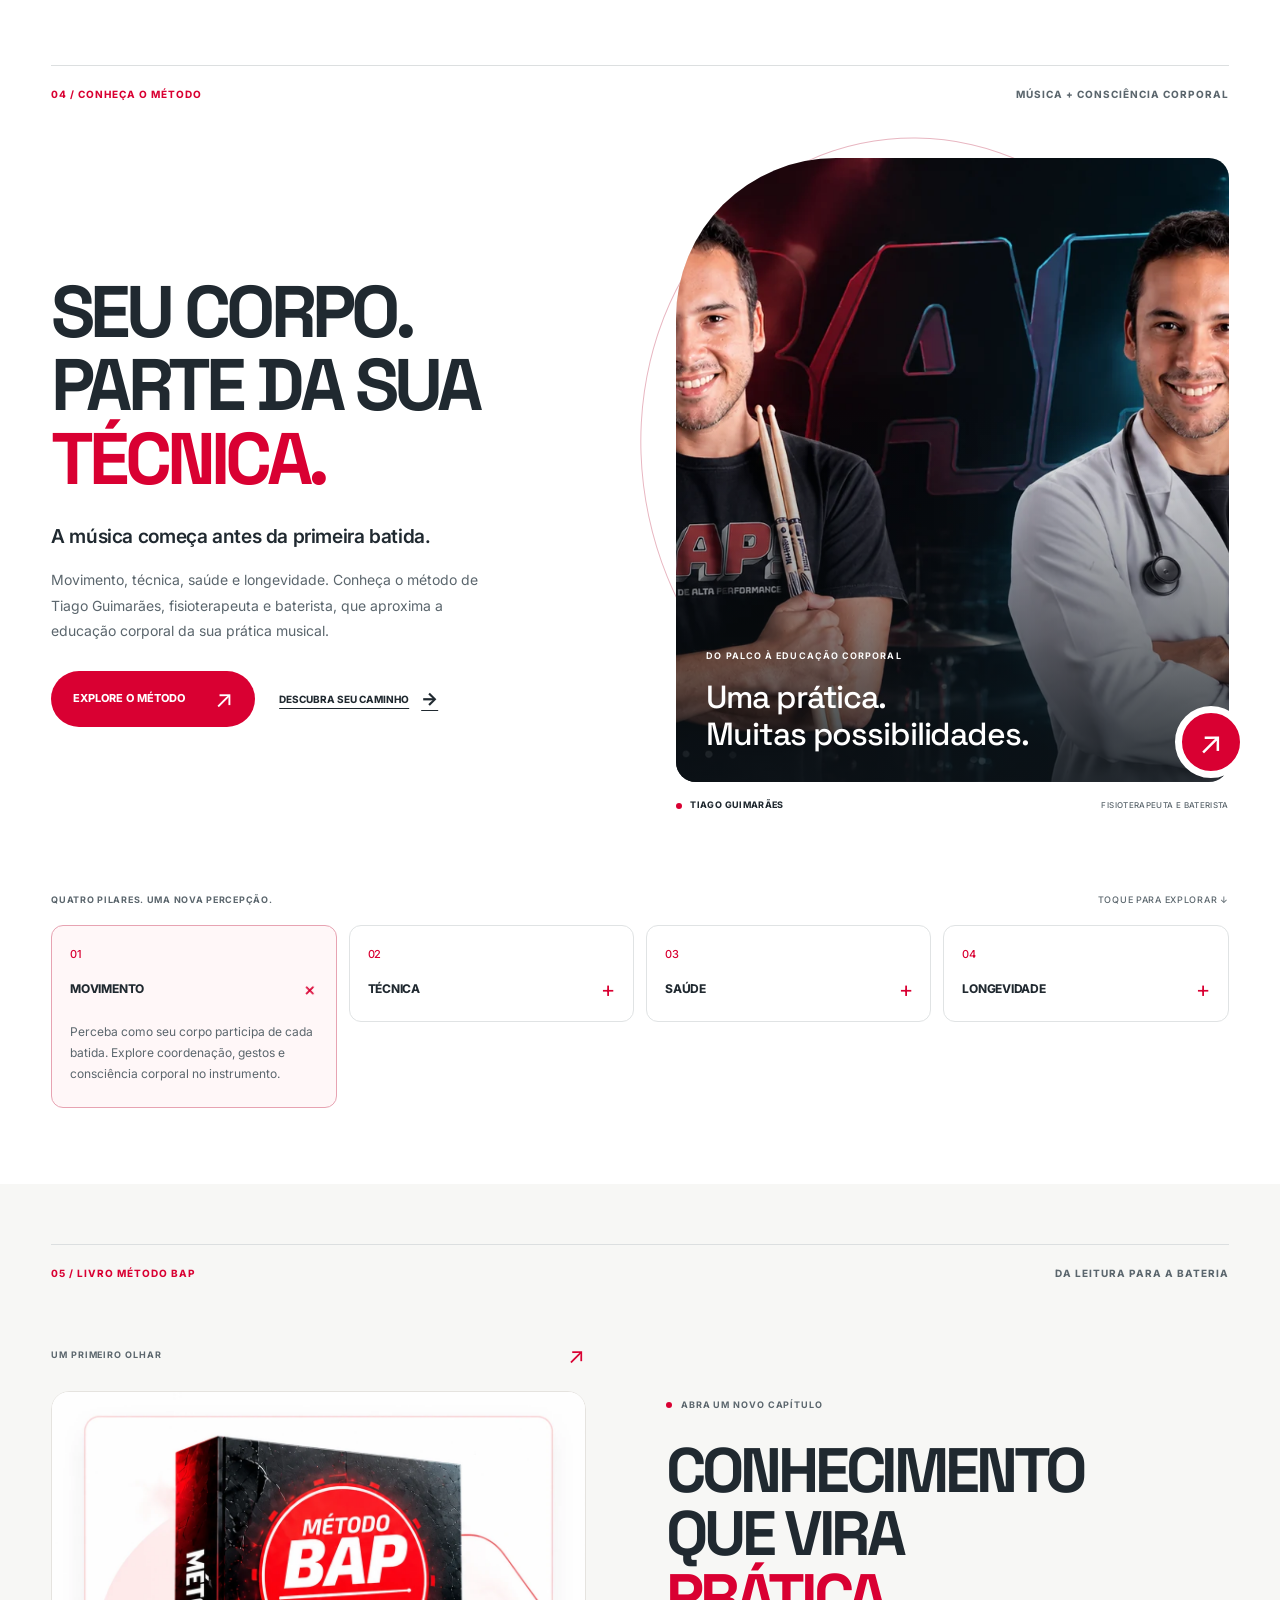
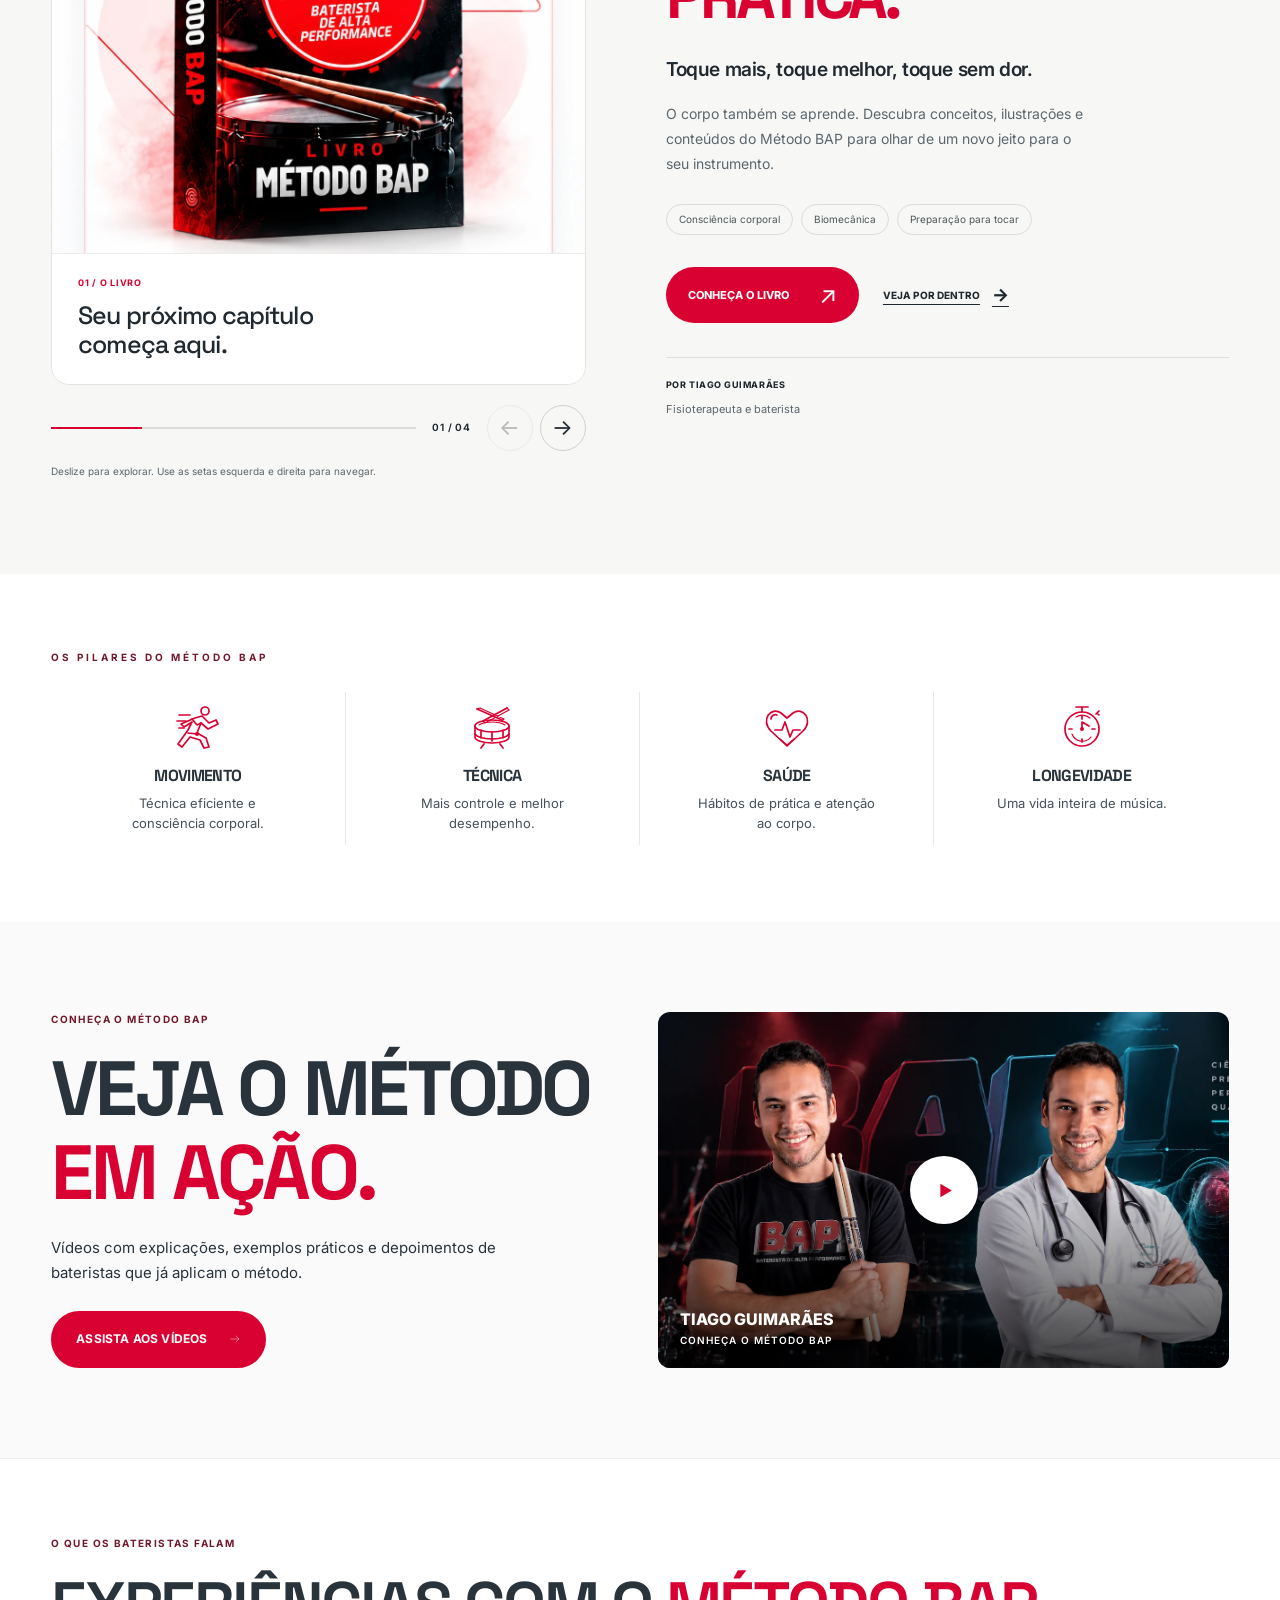
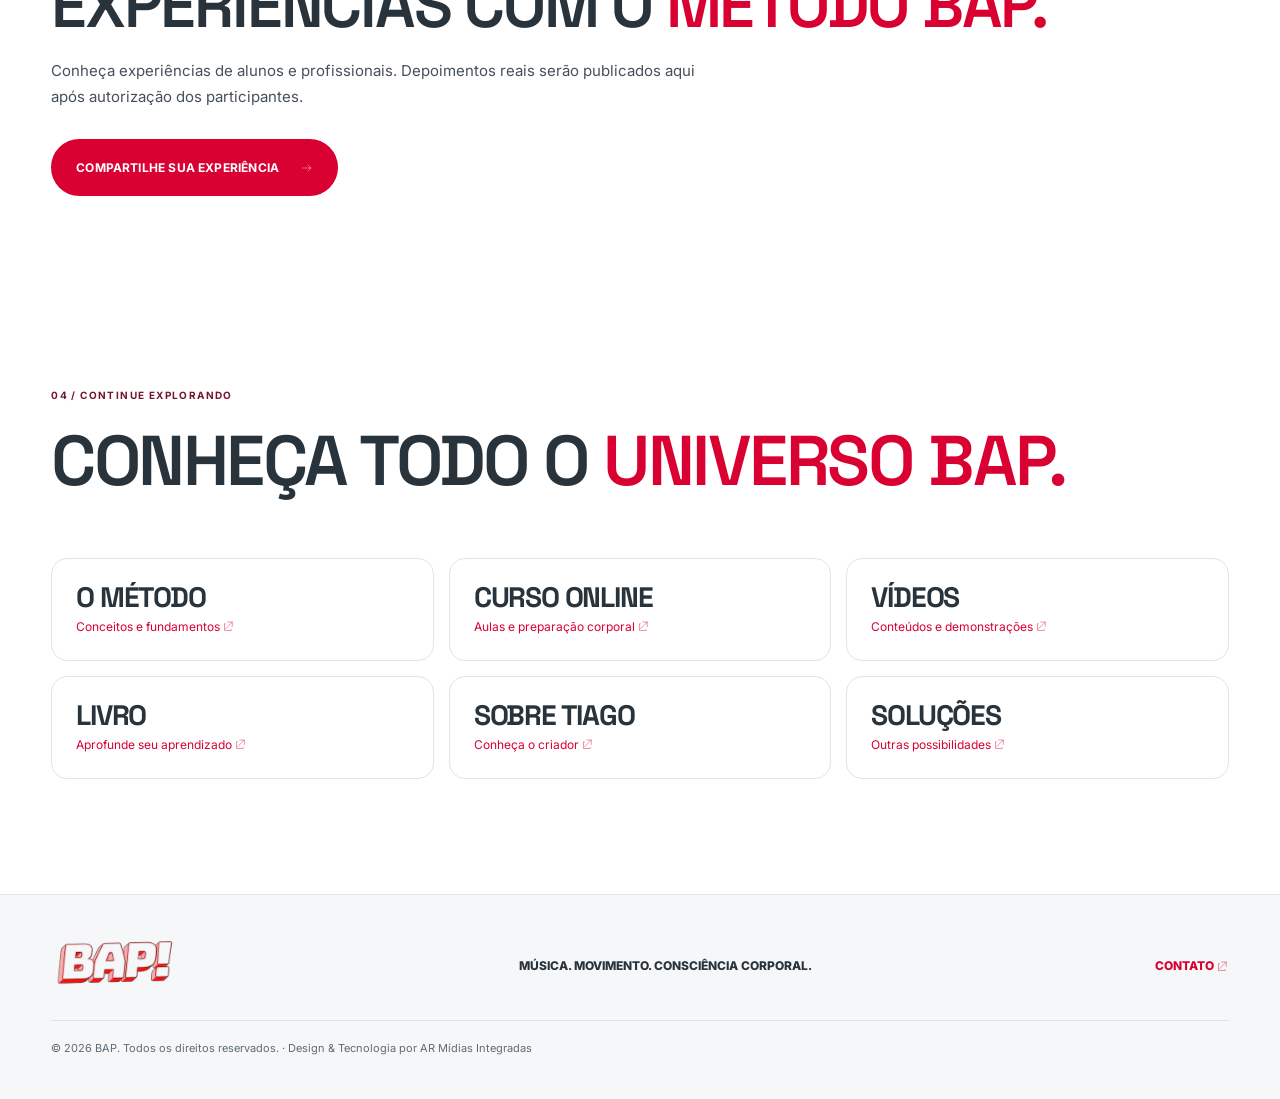
==== commit 085575dd: "feat(home): redesign Método BAP and Livro editorial sections" ====
--- a/index.html
+++ b/index.html
@@ -1,4 +1,4 @@
-<!doctype html><html lang="pt-BR"><head><meta charset="UTF-8"><meta name="viewport" content="width=device-width, initial-scale=1"><meta name="theme-color" content="#ffffff"><meta name="description" content="Método BAP — música, movimento e educação corporal. Descubra o caminho para sua prática musical, seu filho ou sua instituição."><title>Descubra seu caminho | Método BAP</title><link rel="preconnect" href="https://fonts.googleapis.com"><link rel="preconnect" href="https://fonts.gstatic.com" crossorigin><link href="https://fonts.googleapis.com/css2?family=Space+Grotesk:wght@400;500;600;700&family=Inter:wght@400;500;600;700;800&display=swap" rel="stylesheet"><link rel="stylesheet" href="funil.css"><link rel="stylesheet" href="bap-typography.css"><link rel="stylesheet" href="bap-icons.css"><link rel="stylesheet" href="bap-hero.css"></head><body id="top"><header class="topbar"><a class="brand" href="index.html" aria-label="Método BAP, início"><img src="assets/LogoRed1.avif" alt="BAP"><span>MÚSICA · MOVIMENTO · EDUCAÇÃO CORPORAL</span></a><button type="button" class="menu-toggle" aria-controls="main-nav" aria-expanded="false">MENU <span><svg class="bap-icon" viewBox="0 0 48 48" aria-hidden="true" focusable="false"><use href="assets/bap-icons.svg#menu"></use></svg></span></button><nav id="main-nav" aria-label="Navegação principal"><a href="#avaliacao">DIAGNÓSTICO</a><a href="metodo.html">O MÉTODO</a><a href="curso.html">CURSO</a><a href="videos.html">VÍDEOS</a><a href="sobre-o-autor.html">SOBRE</a><a href="livro.html">LIVRO</a><a href="loja.html">LOJA</a><a href="contato.html">CONTATO</a><a class="nav-cta" href="#avaliacao">FAZER MEU DIAGNÓSTICO <svg class="bap-icon" viewBox="0 0 48 48" aria-hidden="true" focusable="false"><use href="assets/bap-icons.svg#seta"></use></svg></a></nav></header><main><section class="bap-hero-new" aria-labelledby="bap-hero-title"><div class="bh-copy"><p class="bh-eyebrow">MÚSICA, MOVIMENTO E CONSCIÊNCIA CORPORAL</p><h1 id="bap-hero-title">SEU CORPO<br>TAMBÉM É<br><em>INSTRUMENTO.</em></h1><p class="bh-lead">Aprenda bateria com mais consciência, técnica e cuidado com a saúde em cada fase da sua jornada.</p><div class="bh-actions"><a class="bh-primary" href="#avaliacao">DESCUBRA SEU CAMINHO <svg viewBox="0 0 48 48" aria-hidden="true"><use href="assets/bap-icons.svg#seta"></use></svg></a><a class="bh-watch" href="videos.html"><span><svg viewBox="0 0 48 48" aria-hidden="true"><use href="assets/bap-icons.svg#play"></use></svg></span>VEJA O BAP EM AÇÃO</a></div><p class="bh-subline">Para músicos, famílias, professores e instituições.</p></div><div class="bh-visual"><img width="966" height="862" fetchpriority="high" src="assets/bap-hero-branco-foto.webp" alt="Baterista com representação dos músculos e da coluna"><div class="bh-map"><button class="bh-point shoulder" data-region="Ombros" type="button" aria-expanded="false" aria-controls="bap-region-panel"><i>01</i> OMBROS</button><button class="bh-point elbow" data-region="Cotovelo" type="button" aria-expanded="false" aria-controls="bap-region-panel"><i>02</i> COTOVELO</button><button class="bh-point wrist" data-region="Punhos" type="button" aria-expanded="false" aria-controls="bap-region-panel"><i>03</i> PUNHOS</button></div><div class="bh-visual-note"><svg viewBox="0 0 48 48" aria-hidden="true"><use href="assets/bap-icons.svg#corpo"></use></svg><div><strong>CONHEÇA O CORPO NA BATERIA</strong>Toque nos pontos e explore o movimento.</div></div><aside id="bap-region-panel" class="bap-region-panel" aria-live="polite" hidden><button class="bap-region-close" type="button" aria-label="Fechar informação"><svg class="bap-icon" viewBox="0 0 48 48" aria-hidden="true" focusable="false"><use href="assets/bap-icons.svg#fechar"></use></svg></button><small>CONSCIÊNCIA CORPORAL</small><strong class="bap-region-title"></strong><p class="bap-region-description"></p><button class="bap-region-assessment" type="button">EXPLORAR MINHA DIFICULDADE <span aria-hidden="true"><svg class="bap-icon" viewBox="0 0 48 48" aria-hidden="true" focusable="false"><use href="assets/bap-icons.svg#seta"></use></svg></span></button><a href="metodo.html">CONHEÇA O MÉTODO <span aria-hidden="true"><svg class="bap-icon" viewBox="0 0 48 48" aria-hidden="true" focusable="false"><use href="assets/bap-icons.svg#externo"></use></svg></span></a></aside></div><div class="bh-ribbon"><div class="bh-intro">UM MÉTODO PARA TOCAR<br>COM MAIS CONSCIÊNCIA.</div><div class="bh-feature"><svg viewBox="0 0 48 48" aria-hidden="true"><use href="assets/bap-icons.svg#ritmo"></use></svg><div><strong>Técnica consciente</strong><small>Controle e coordenação</small></div></div><div class="bh-feature"><svg viewBox="0 0 48 48" aria-hidden="true"><use href="assets/bap-icons.svg#corpo"></use></svg><div><strong>Educação corporal</strong><small>O corpo faz parte da música</small></div></div><div class="bh-feature"><svg viewBox="0 0 48 48" aria-hidden="true"><use href="assets/bap-icons.svg#familia"></use></svg><div><strong>Em cada fase</strong><small>Da descoberta à prática</small></div></div></div></section><section class="assessment assessment-editorial" id="avaliacao"><div class="shell"><div class="section-heading"><div><p class="eyebrow">PARA QUEM É O MÉTODO BAP</p><h2>ESCOLHA O SEU<br><span>CAMINHO<em>.</em></span></h2><p class="assessment-subtitle">Um método para bateristas, famílias,<br>professores e instituições.</p></div><div class="assessment-intro">Responda a um breve diagnóstico e receba<br>uma orientação personalizada com base nos<br>seus objetivos e na sua realidade.</div></div><div class="funnel" id="funnel"><div class="funnel-top"><div><span class="step-label" id="step-label">PASSO 01 / SELECIONE SEU PERFIL</span><div class="progress" aria-hidden="true"><span id="progress-bar" style="width:0%"></span></div></div><button type="button" id="restart" class="restart" hidden><svg class="bap-icon" viewBox="0 0 48 48" aria-hidden="true" focusable="false"><use href="assets/bap-icons.svg#reiniciar"></use></svg> RECOMEÇAR</button></div><div id="funnel-content"><h3>PARA QUEM VOCÊ PROCURA O MÉTODO BAP?</h3><p>Escolha a opção que melhor representa sua necessidade.</p><div class="profile-grid"><button class="profile" data-profile="musico"><span class="profile-symbol"><svg class="bap-icon" viewBox="0 0 48 48" aria-hidden="true" focusable="false"><use href="assets/bap-icons.svg#ritmo"></use></svg></span><strong>SOU MÚSICO OU ESTUDANTE</strong><span>Quero melhorar minha prática, técnica e saúde.</span><b>FAZER MEU DIAGNÓSTICO <svg class="bap-icon" viewBox="0 0 48 48" aria-hidden="true" focusable="false"><use href="assets/bap-icons.svg#seta"></use></svg></b></button><button class="profile" data-profile="familia"><span class="profile-symbol"><svg class="bap-icon" viewBox="0 0 48 48" aria-hidden="true" focusable="false"><use href="assets/bap-icons.svg#familia"></use></svg></span><strong>SOU MÃE, PAI OU RESPONSÁVEL</strong><span>Quero que meu filho aprenda música com bons hábitos desde o início.</span><b>FAZER MEU DIAGNÓSTICO <svg class="bap-icon" viewBox="0 0 48 48" aria-hidden="true" focusable="false"><use href="assets/bap-icons.svg#seta"></use></svg></b></button><button class="profile" data-profile="escola"><span class="profile-symbol"><svg class="bap-icon" viewBox="0 0 48 48" aria-hidden="true" focusable="false"><use href="assets/bap-icons.svg#escola"></use></svg></span><strong>SOU PROFESSOR OU INSTITUIÇÃO</strong><span>Quero levar o Método BAP para minhas aulas ou escola.</span><b>FAZER MEU DIAGNÓSTICO <svg class="bap-icon" viewBox="0 0 48 48" aria-hidden="true" focusable="false"><use href="assets/bap-icons.svg#seta"></use></svg></b></button></div></div><div class="funnel-controls"><button id="back" type="button" hidden><svg class="bap-icon" viewBox="0 0 48 48" aria-hidden="true" focusable="false"><use href="assets/bap-icons.svg#voltar"></use></svg> VOLTAR</button><span id="privacy-note">As respostas permanecem nesta página. Não solicitamos dados de saúde identificáveis.</span></div></div></div></section><section class="early bap-early-refined" id="primeiros-ritmos" aria-labelledby="early-title"><div class="shell early-grid"><div class="early-heading"><p class="eyebrow">BAP PRIMEIROS RITMOS</p><h2 id="early-title">MÚSICA COM<br>SAÚDE, <em>DESDE A<br>PRIMEIRA AULA.</em></h2></div><figure class="early-image"><img src="assets/bap-card-familia.webp" alt="Criança explorando a bateria acompanhada por uma adulta" loading="lazy"><figcaption><span>PEQUENOS COMEÇOS. GRANDES DESCOBERTAS.</span>O primeiro ritmo.<br>Um mundo de possibilidades.</figcaption></figure><div class="early-content"><p class="early-intro">Aprender música é descobrir o ritmo, o movimento e o próprio corpo. Uma experiência lúdica para desenvolver bons hábitos desde o início.</p><div class="early-benefits" aria-label="Descobertas na aprendizagem"><div class="early-benefit"><svg class="bap-icon" viewBox="0 0 48 48" aria-hidden="true" focusable="false"><use href="assets/bap-icons.svg#ritmo"></use></svg><strong>Ritmo e<br>coordenação</strong></div><div class="early-benefit"><svg class="bap-icon" viewBox="0 0 48 48" aria-hidden="true" focusable="false"><use href="assets/bap-icons.svg#corpo"></use></svg><strong>Consciência<br>corporal</strong></div><div class="early-benefit"><svg class="bap-icon" viewBox="0 0 48 48" aria-hidden="true" focusable="false"><use href="assets/bap-icons.svg#ludico"></use></svg><strong>Aprendizagem<br>lúdica</strong></div></div><a class="btn primary early-cta" href="#avaliacao" data-choose="familia">CONHEÇA O BAP PARA CRIANÇAS <svg class="bap-icon" viewBox="0 0 48 48" aria-hidden="true" focusable="false"><use href="assets/bap-icons.svg#externo"></use></svg></a><p class="early-note">Uma proposta acompanhada por responsáveis e educadores.<br>Conteúdo educativo; não substitui cuidados profissionais.</p></div></div></section><section class="schools school-redesign" id="escolas" aria-labelledby="schools-title">
+<!doctype html><html lang="pt-BR"><head><meta charset="UTF-8"><meta name="viewport" content="width=device-width, initial-scale=1"><meta name="theme-color" content="#ffffff"><meta name="description" content="Método BAP — música, movimento e educação corporal. Descubra o caminho para sua prática musical, seu filho ou sua instituição."><title>Descubra seu caminho | Método BAP</title><link rel="preconnect" href="https://fonts.googleapis.com"><link rel="preconnect" href="https://fonts.gstatic.com" crossorigin><link href="https://fonts.googleapis.com/css2?family=Space+Grotesk:wght@400;500;600;700&family=Inter:wght@400;500;600;700;800&display=swap" rel="stylesheet"><link rel="stylesheet" href="funil.css"><link rel="stylesheet" href="bap-typography.css"><link rel="stylesheet" href="bap-icons.css"><link rel="stylesheet" href="bap-hero.css"><link rel="stylesheet" href="home-editorial.css?v=20261119"></head><body id="top"><header class="topbar"><a class="brand" href="index.html" aria-label="Método BAP, início"><img src="assets/LogoRed1.avif" alt="BAP"><span>MÚSICA · MOVIMENTO · EDUCAÇÃO CORPORAL</span></a><button type="button" class="menu-toggle" aria-controls="main-nav" aria-expanded="false">MENU <span><svg class="bap-icon" viewBox="0 0 48 48" aria-hidden="true" focusable="false"><use href="assets/bap-icons.svg#menu"></use></svg></span></button><nav id="main-nav" aria-label="Navegação principal"><a href="#avaliacao">DIAGNÓSTICO</a><a href="metodo.html">O MÉTODO</a><a href="curso.html">CURSO</a><a href="videos.html">VÍDEOS</a><a href="sobre-o-autor.html">SOBRE</a><a href="livro.html">LIVRO</a><a href="loja.html">LOJA</a><a href="contato.html">CONTATO</a><a class="nav-cta" href="#avaliacao">FAZER MEU DIAGNÓSTICO <svg class="bap-icon" viewBox="0 0 48 48" aria-hidden="true" focusable="false"><use href="assets/bap-icons.svg#seta"></use></svg></a></nav></header><main><section class="bap-hero-new" aria-labelledby="bap-hero-title"><div class="bh-copy"><p class="bh-eyebrow">MÚSICA, MOVIMENTO E CONSCIÊNCIA CORPORAL</p><h1 id="bap-hero-title">SEU CORPO<br>TAMBÉM É<br><em>INSTRUMENTO.</em></h1><p class="bh-lead">Aprenda bateria com mais consciência, técnica e cuidado com a saúde em cada fase da sua jornada.</p><div class="bh-actions"><a class="bh-primary" href="#avaliacao">DESCUBRA SEU CAMINHO <svg viewBox="0 0 48 48" aria-hidden="true"><use href="assets/bap-icons.svg#seta"></use></svg></a><a class="bh-watch" href="videos.html"><span><svg viewBox="0 0 48 48" aria-hidden="true"><use href="assets/bap-icons.svg#play"></use></svg></span>VEJA O BAP EM AÇÃO</a></div><p class="bh-subline">Para músicos, famílias, professores e instituições.</p></div><div class="bh-visual"><img width="966" height="862" fetchpriority="high" src="assets/bap-hero-branco-foto.webp" alt="Baterista com representação dos músculos e da coluna"><div class="bh-map"><button class="bh-point shoulder" data-region="Ombros" type="button" aria-expanded="false" aria-controls="bap-region-panel"><i>01</i> OMBROS</button><button class="bh-point elbow" data-region="Cotovelo" type="button" aria-expanded="false" aria-controls="bap-region-panel"><i>02</i> COTOVELO</button><button class="bh-point wrist" data-region="Punhos" type="button" aria-expanded="false" aria-controls="bap-region-panel"><i>03</i> PUNHOS</button></div><div class="bh-visual-note"><svg viewBox="0 0 48 48" aria-hidden="true"><use href="assets/bap-icons.svg#corpo"></use></svg><div><strong>CONHEÇA O CORPO NA BATERIA</strong>Toque nos pontos e explore o movimento.</div></div><aside id="bap-region-panel" class="bap-region-panel" aria-live="polite" hidden><button class="bap-region-close" type="button" aria-label="Fechar informação"><svg class="bap-icon" viewBox="0 0 48 48" aria-hidden="true" focusable="false"><use href="assets/bap-icons.svg#fechar"></use></svg></button><small>CONSCIÊNCIA CORPORAL</small><strong class="bap-region-title"></strong><p class="bap-region-description"></p><button class="bap-region-assessment" type="button">EXPLORAR MINHA DIFICULDADE <span aria-hidden="true"><svg class="bap-icon" viewBox="0 0 48 48" aria-hidden="true" focusable="false"><use href="assets/bap-icons.svg#seta"></use></svg></span></button><a href="metodo.html">CONHEÇA O MÉTODO <span aria-hidden="true"><svg class="bap-icon" viewBox="0 0 48 48" aria-hidden="true" focusable="false"><use href="assets/bap-icons.svg#externo"></use></svg></span></a></aside></div><div class="bh-ribbon"><div class="bh-intro">UM MÉTODO PARA TOCAR<br>COM MAIS CONSCIÊNCIA.</div><div class="bh-feature"><svg viewBox="0 0 48 48" aria-hidden="true"><use href="assets/bap-icons.svg#ritmo"></use></svg><div><strong>Técnica consciente</strong><small>Controle e coordenação</small></div></div><div class="bh-feature"><svg viewBox="0 0 48 48" aria-hidden="true"><use href="assets/bap-icons.svg#corpo"></use></svg><div><strong>Educação corporal</strong><small>O corpo faz parte da música</small></div></div><div class="bh-feature"><svg viewBox="0 0 48 48" aria-hidden="true"><use href="assets/bap-icons.svg#familia"></use></svg><div><strong>Em cada fase</strong><small>Da descoberta à prática</small></div></div></div></section><section class="assessment assessment-editorial" id="avaliacao"><div class="shell"><div class="section-heading"><div><p class="eyebrow">PARA QUEM É O MÉTODO BAP</p><h2>ESCOLHA O SEU<br><span>CAMINHO<em>.</em></span></h2><p class="assessment-subtitle">Um método para bateristas, famílias,<br>professores e instituições.</p></div><div class="assessment-intro">Responda a um breve diagnóstico e receba<br>uma orientação personalizada com base nos<br>seus objetivos e na sua realidade.</div></div><div class="funnel" id="funnel"><div class="funnel-top"><div><span class="step-label" id="step-label">PASSO 01 / SELECIONE SEU PERFIL</span><div class="progress" aria-hidden="true"><span id="progress-bar" style="width:0%"></span></div></div><button type="button" id="restart" class="restart" hidden><svg class="bap-icon" viewBox="0 0 48 48" aria-hidden="true" focusable="false"><use href="assets/bap-icons.svg#reiniciar"></use></svg> RECOMEÇAR</button></div><div id="funnel-content"><h3>PARA QUEM VOCÊ PROCURA O MÉTODO BAP?</h3><p>Escolha a opção que melhor representa sua necessidade.</p><div class="profile-grid"><button class="profile" data-profile="musico"><span class="profile-symbol"><svg class="bap-icon" viewBox="0 0 48 48" aria-hidden="true" focusable="false"><use href="assets/bap-icons.svg#ritmo"></use></svg></span><strong>SOU MÚSICO OU ESTUDANTE</strong><span>Quero melhorar minha prática, técnica e saúde.</span><b>FAZER MEU DIAGNÓSTICO <svg class="bap-icon" viewBox="0 0 48 48" aria-hidden="true" focusable="false"><use href="assets/bap-icons.svg#seta"></use></svg></b></button><button class="profile" data-profile="familia"><span class="profile-symbol"><svg class="bap-icon" viewBox="0 0 48 48" aria-hidden="true" focusable="false"><use href="assets/bap-icons.svg#familia"></use></svg></span><strong>SOU MÃE, PAI OU RESPONSÁVEL</strong><span>Quero que meu filho aprenda música com bons hábitos desde o início.</span><b>FAZER MEU DIAGNÓSTICO <svg class="bap-icon" viewBox="0 0 48 48" aria-hidden="true" focusable="false"><use href="assets/bap-icons.svg#seta"></use></svg></b></button><button class="profile" data-profile="escola"><span class="profile-symbol"><svg class="bap-icon" viewBox="0 0 48 48" aria-hidden="true" focusable="false"><use href="assets/bap-icons.svg#escola"></use></svg></span><strong>SOU PROFESSOR OU INSTITUIÇÃO</strong><span>Quero levar o Método BAP para minhas aulas ou escola.</span><b>FAZER MEU DIAGNÓSTICO <svg class="bap-icon" viewBox="0 0 48 48" aria-hidden="true" focusable="false"><use href="assets/bap-icons.svg#seta"></use></svg></b></button></div></div><div class="funnel-controls"><button id="back" type="button" hidden><svg class="bap-icon" viewBox="0 0 48 48" aria-hidden="true" focusable="false"><use href="assets/bap-icons.svg#voltar"></use></svg> VOLTAR</button><span id="privacy-note">As respostas permanecem nesta página. Não solicitamos dados de saúde identificáveis.</span></div></div></div></section><section class="early bap-early-refined" id="primeiros-ritmos" aria-labelledby="early-title"><div class="shell early-grid"><div class="early-heading"><p class="eyebrow">BAP PRIMEIROS RITMOS</p><h2 id="early-title">MÚSICA COM<br>SAÚDE, <em>DESDE A<br>PRIMEIRA AULA.</em></h2></div><figure class="early-image"><img src="assets/bap-card-familia.webp" alt="Criança explorando a bateria acompanhada por uma adulta" loading="lazy"><figcaption><span>PEQUENOS COMEÇOS. GRANDES DESCOBERTAS.</span>O primeiro ritmo.<br>Um mundo de possibilidades.</figcaption></figure><div class="early-content"><p class="early-intro">Aprender música é descobrir o ritmo, o movimento e o próprio corpo. Uma experiência lúdica para desenvolver bons hábitos desde o início.</p><div class="early-benefits" aria-label="Descobertas na aprendizagem"><div class="early-benefit"><svg class="bap-icon" viewBox="0 0 48 48" aria-hidden="true" focusable="false"><use href="assets/bap-icons.svg#ritmo"></use></svg><strong>Ritmo e<br>coordenação</strong></div><div class="early-benefit"><svg class="bap-icon" viewBox="0 0 48 48" aria-hidden="true" focusable="false"><use href="assets/bap-icons.svg#corpo"></use></svg><strong>Consciência<br>corporal</strong></div><div class="early-benefit"><svg class="bap-icon" viewBox="0 0 48 48" aria-hidden="true" focusable="false"><use href="assets/bap-icons.svg#ludico"></use></svg><strong>Aprendizagem<br>lúdica</strong></div></div><a class="btn primary early-cta" href="#avaliacao" data-choose="familia">CONHEÇA O BAP PARA CRIANÇAS <svg class="bap-icon" viewBox="0 0 48 48" aria-hidden="true" focusable="false"><use href="assets/bap-icons.svg#externo"></use></svg></a><p class="early-note">Uma proposta acompanhada por responsáveis e educadores.<br>Conteúdo educativo; não substitui cuidados profissionais.</p></div></div></section><section class="schools school-redesign" id="escolas" aria-labelledby="schools-title">
 <div class="shell">
   <div class="school-redesign-grid">
     <div class="school-redesign-copy">
@@ -19,38 +19,55 @@
     <div><span class="school-benefit-number">03</span><div><strong>MODELO INSTITUCIONAL</strong><p>Propostas-piloto para escolas e conservatórios.</p></div></div>
   </div>
 </div></section>
-<section class="bap-home-feature bap-feature-method" id="conheca-metodo" aria-labelledby="home-method-title">
-  <div class="shell bap-feature-layout">
-    <div class="bap-feature-copy">
-      <p class="bap-feature-kicker"><span>04 /</span> CONHEÇA O MÉTODO</p>
-      <h2 id="home-method-title">SEU CORPO FAZ PARTE DA SUA <em>TÉCNICA.</em></h2>
-      <p class="bap-feature-lead">Movimento, técnica, saúde e longevidade para quem vive a bateria.</p>
-      <p class="bap-feature-description">Criado por Tiago Guimarães, fisioterapeuta e baterista, o Método BAP aproxima a educação corporal da realidade de quem estuda, ensaia e se apresenta.</p>
-      <div class="bap-feature-actions">
-        <a class="bap-feature-primary" href="metodo.html">EXPLORE O MÉTODO <span aria-hidden="true">↗</span></a>
-        <a class="bap-feature-secondary" href="index.html#avaliacao">DESCUBRA SEU CAMINHO</a>
+<section class="be-editorial be-method" id="conheca-metodo" aria-labelledby="home-method-title">
+  <div class="shell">
+    <div class="be-section-label"><span>04 / CONHEÇA O MÉTODO</span><span>MÚSICA + CONSCIÊNCIA CORPORAL</span></div>
+    <div class="be-method-grid">
+      <div class="be-copy be-reveal">
+        <h2 id="home-method-title">SEU CORPO.<br>PARTE DA SUA<br><em>TÉCNICA.</em></h2>
+        <p class="be-lead">A música começa antes da primeira batida.</p>
+        <p class="be-description">Movimento, técnica, saúde e longevidade. Conheça o método de Tiago Guimarães, fisioterapeuta e baterista, que aproxima a educação corporal da sua prática musical.</p>
+        <div class="be-actions"><a class="be-primary" href="metodo.html">EXPLORE O MÉTODO <span aria-hidden="true">↗</span></a><a class="be-secondary" href="#avaliacao">DESCUBRA SEU CAMINHO <span aria-hidden="true">→</span></a></div>
+      </div>
+      <div class="be-method-art be-reveal">
+        <span class="be-orbit" aria-hidden="true"></span>
+        <figure class="be-portrait"><img src="assets/desktop/tiago-banner.webp" alt="Tiago Guimarães, baterista e fisioterapeuta, apresenta o Método BAP" width="960" height="800" loading="lazy" decoding="async"><figcaption><span>DO PALCO À EDUCAÇÃO CORPORAL</span><strong>Uma prática.<br>Muitas possibilidades.</strong></figcaption></figure>
+        <a class="be-image-link" href="metodo.html" aria-label="Conheça os fundamentos do Método BAP"><span aria-hidden="true">↗</span></a>
+        <div class="be-photo-note"><span class="be-dot" aria-hidden="true"></span> TIAGO GUIMARÃES <span>FISIOTERAPEUTA E BATERISTA</span></div>
       </div>
     </div>
-    <figure class="bap-feature-figure bap-feature-method-image">
-      <img src="assets/desktop/tiago-banner.webp" loading="lazy" alt="Tiago Guimarães apresenta o Método BAP" width="960" height="800">
-      <figcaption><span>01 — MOVIMENTO</span><span>02 — TÉCNICA</span><span>03 — SAÚDE</span><span>04 — LONGEVIDADE</span></figcaption>
-    </figure>
+    <div class="be-pillars-heading"><span>QUATRO PILARES. UMA NOVA PERCEPÇÃO.</span><span>TOQUE PARA EXPLORAR <span aria-hidden="true">↓</span></span></div>
+    <div class="be-pillars">
+      <details class="be-pillar" open><summary><span class="be-number">01</span><span>MOVIMENTO</span><span class="be-plus" aria-hidden="true">+</span></summary><p>Perceba como seu corpo participa de cada batida. Explore coordenação, gestos e consciência corporal no instrumento.</p></details>
+      <details class="be-pillar"><summary><span class="be-number">02</span><span>TÉCNICA</span><span class="be-plus" aria-hidden="true">+</span></summary><p>Observe seus movimentos e a organização da bateria para construir uma execução mais consciente e eficiente.</p></details>
+      <details class="be-pillar"><summary><span class="be-number">03</span><span>SAÚDE</span><span class="be-plus" aria-hidden="true">+</span></summary><p>Inclua preparação, pausas e atenção aos sinais do corpo na sua rotina de estudo, ensaios e apresentações.</p></details>
+      <details class="be-pillar"><summary><span class="be-number">04</span><span>LONGEVIDADE</span><span class="be-plus" aria-hidden="true">+</span></summary><p>Construa hábitos que acompanhem sua evolução musical. O cuidado com o corpo também faz parte de continuar tocando.</p></details>
+    </div>
   </div>
 </section>
-<section class="bap-home-feature bap-feature-book" id="conheca-livro" aria-labelledby="home-book-title">
-  <div class="shell bap-feature-layout bap-feature-book-layout">
-    <figure class="bap-feature-figure bap-feature-book-image">
-      <img src="assets/livro/a9605295-0cfe-4368-8db0-86e8ae79084a.png" loading="lazy" alt="Livro Método BAP — Toque mais, toque melhor, toque sem dor" width="960" height="960">
-      <figcaption>LEITURA PARA QUEM VIVE A BATERIA</figcaption>
-    </figure>
-    <div class="bap-feature-copy">
-      <p class="bap-feature-kicker"><span>05 /</span> LIVRO MÉTODO BAP</p>
-      <h2 id="home-book-title">CONHECIMENTO QUE VIRA <em>PRÁTICA.</em></h2>
-      <p class="bap-feature-lead">Toque mais, toque melhor, toque sem dor.</p>
-      <p class="bap-feature-description">Conheça o livro do Método BAP, seus conteúdos e amostras ilustradas. Um convite para compreender o corpo e construir uma relação mais consciente com o instrumento.</p>
-      <div class="bap-feature-actions">
-        <a class="bap-feature-primary" href="livro.html">CONHEÇA O LIVRO <span aria-hidden="true">↗</span></a>
-        <a class="bap-feature-secondary" href="livro.html#amostras">VEJA POR DENTRO</a>
+<section class="be-editorial be-book" id="conheca-livro" aria-labelledby="home-book-title">
+  <div class="shell">
+    <div class="be-section-label"><span>05 / LIVRO MÉTODO BAP</span><span>DA LEITURA PARA A BATERIA</span></div>
+    <div class="be-book-grid">
+      <div class="be-book-copy be-reveal">
+        <p class="be-kicker"><span class="be-dot" aria-hidden="true"></span> ABRA UM NOVO CAPÍTULO</p>
+        <h2 id="home-book-title">CONHECIMENTO<br>QUE VIRA<br><em>PRÁTICA.</em></h2>
+        <p class="be-lead">Toque mais, toque melhor, toque sem dor.</p>
+        <p class="be-description">O corpo também se aprende. Descubra conceitos, ilustrações e conteúdos do Método BAP para olhar de um novo jeito para o seu instrumento.</p>
+        <ul class="be-topics" aria-label="Temas do livro"><li>Consciência corporal</li><li>Biomecânica</li><li>Preparação para tocar</li></ul>
+        <div class="be-actions"><a class="be-primary" href="livro.html">CONHEÇA O LIVRO <span aria-hidden="true">↗</span></a><a class="be-secondary" href="livro.html#amostras">VEJA POR DENTRO <span aria-hidden="true">→</span></a></div>
+        <p class="be-book-signature">POR TIAGO GUIMARÃES <span>Fisioterapeuta e baterista</span></p>
+      </div>
+      <div class="be-gallery be-reveal" data-book-gallery>
+        <div class="be-gallery-heading"><span>UM PRIMEIRO OLHAR</span><span aria-hidden="true">↗</span></div>
+        <div class="be-track" id="be-book-track" role="region" aria-label="Prévia do Livro Método BAP" tabindex="0" aria-describedby="be-gallery-help">
+          <figure class="be-slide"><div class="be-slide-image be-cover"><img src="assets/solucoes/livro-ref.webp" alt="Capa do Livro Método BAP — Baterista de Alta Performance" width="1122" height="1402" loading="lazy" decoding="async"></div><figcaption><span>01 / O LIVRO</span><strong>Seu próximo capítulo<br>começa aqui.</strong></figcaption></figure>
+          <figure class="be-slide"><div class="be-slide-image"><img src="assets/livro/pagina-05.webp" alt="Amostra ilustrada do capítulo 2 do livro: Por que dói?" width="1131" height="1600" loading="lazy" decoding="async"></div><figcaption><span>02 / UMA PERGUNTA IMPORTANTE</span><strong>Entender o corpo.<br>Perceber os sinais.</strong></figcaption></figure>
+          <figure class="be-slide"><div class="be-slide-image"><img src="assets/livro/pagina-06.webp" alt="Amostra ilustrada do capítulo 4 do livro: Anatomia do grip" width="1131" height="1600" loading="lazy" decoding="async"></div><figcaption><span>03 / CIÊNCIA NO INSTRUMENTO</span><strong>Um novo olhar<br>para cada movimento.</strong></figcaption></figure>
+          <figure class="be-slide"><div class="be-slide-image"><img src="assets/livro/pagina-01.webp" alt="Apresentação do livro com Tiago Guimarães e os temas abordados" width="1131" height="1600" loading="lazy" decoding="async"></div><figcaption><span>04 / CONHEÇA A PROPOSTA</span><strong>Conhecimento para<br>acompanhar sua jornada.</strong></figcaption></figure>
+        </div>
+        <div class="be-gallery-controls"><div class="be-gallery-progress" aria-hidden="true" hidden><span></span></div><span class="be-gallery-status" hidden role="status" aria-live="polite" aria-atomic="true">01 / 04</span><div class="be-arrows" hidden><button type="button" data-book-prev aria-controls="be-book-track" aria-label="Ver página anterior" disabled>←</button><button type="button" data-book-next aria-controls="be-book-track" aria-label="Ver próxima página">→</button></div></div>
+        <p class="be-gallery-help" id="be-gallery-help">Deslize para explorar. Use as setas esquerda e direita para navegar.</p>
       </div>
     </div>
   </div>
@@ -79,4 +96,4 @@
  panel.querySelector('.bap-region-assessment').addEventListener('click',()=>{const active=hero.querySelector('.bh-point.is-selected');const region=active?.dataset.region||'';close();document.dispatchEvent(new CustomEvent('bap:assessment',{detail:{profile:'musico',intent:'desconforto',region}}));});
  hero.addEventListener('keydown',e=>{if(e.key==='Escape'&&!panel.hidden){const active=hero.querySelector('.bh-point.is-selected');close();active?.focus()}});
 })();
-</script></body></html>+</script><script src="home-editorial.js?v=20261119" defer></script></body></html>
--- a/funil.css
+++ b/funil.css
@@ -467,3 +467,44 @@
  .school-redesign .school-redesign-visual figcaption strong{font-size:18px}
  .school-redesign .school-redesign-benefits strong{font-size:11px}
 }
+
+/* Home | novas dobras Método BAP e Livro — sistema visual aprovado */
+.bap-home-feature{background:#fff;padding:clamp(76px,8vw,132px) 0;overflow:hidden}
+.bap-feature-book{background:#f7f7f7}
+.bap-home-feature .bap-feature-layout{display:grid;grid-template-columns:minmax(0,1fr) minmax(0,1fr);align-items:center;gap:clamp(32px,5vw,88px)}
+.bap-home-feature .bap-feature-copy{min-width:0;max-width:630px}
+.bap-home-feature .bap-feature-kicker{display:flex;align-items:center;gap:12px;color:#8a1833;font:800 11px/1.45 var(--bap-font-body,Inter,sans-serif);letter-spacing:.13em;margin:0 0 28px}
+.bap-home-feature .bap-feature-kicker span{color:#d90032}
+body .bap-home-feature h2{font-family:var(--bap-font-display,"Space Grotesk",sans-serif)!important;font-size:clamp(43px,5vw,78px)!important;line-height:1.05!important;letter-spacing:-.05em!important;font-weight:700!important;color:#202930;margin:0 0 26px;text-wrap:balance}
+.bap-home-feature h2 em{color:#d90032}
+.bap-home-feature .bap-feature-lead{font:600 clamp(18px,1.6vw,23px)/1.4 var(--bap-font-body,Inter,sans-serif);color:#222d35;margin:0 0 20px}
+.bap-home-feature .bap-feature-description{font:400 15px/1.8 var(--bap-font-body,Inter,sans-serif);color:#5b6870;max-width:540px;margin:0 0 30px}
+.bap-home-feature .bap-feature-actions{display:flex;align-items:center;flex-wrap:wrap;gap:14px}
+.bap-home-feature .bap-feature-primary{display:inline-flex;align-items:center;justify-content:space-between;gap:22px;background:#d90032;color:#fff;border-radius:99px;min-height:56px;padding:16px 22px;font:800 11px/1.4 var(--bap-font-body,Inter,sans-serif);letter-spacing:.02em}
+.bap-home-feature .bap-feature-primary span{font-size:20px;font-weight:400}
+.bap-home-feature .bap-feature-secondary{font:700 11px/1.5 var(--bap-font-body,Inter,sans-serif);color:#303a42;text-decoration:underline;text-underline-offset:5px;padding:14px 3px}
+.bap-home-feature .bap-feature-figure{position:relative;min-width:0;margin:0;min-height:430px;aspect-ratio:1/1.02;border-radius:24px;overflow:hidden;background:#ececef}
+.bap-home-feature .bap-feature-figure img{display:block;width:100%;height:100%;object-fit:cover;object-position:center}
+.bap-feature-method .bap-feature-figure:after{content:'';position:absolute;inset:45% 0 0;background:linear-gradient(0deg,#0c1019bb,transparent);pointer-events:none}
+.bap-feature-method .bap-feature-figure figcaption{position:absolute;bottom:28px;left:28px;right:28px;display:flex;flex-wrap:wrap;gap:7px 14px;color:#fff;z-index:1;font:700 10px/1.5 var(--bap-font-body,Inter,sans-serif);letter-spacing:.04em}
+.bap-feature-book .bap-feature-figure{background:#ecebee}
+.bap-feature-book .bap-feature-figure img{object-fit:contain}
+.bap-feature-book .bap-feature-figure figcaption{position:absolute;bottom:15px;left:18px;right:18px;color:#69747b;font:700 10px/1.4 var(--bap-font-body,Inter,sans-serif);letter-spacing:.08em;text-align:center}
+.bap-home-feature :is(a):focus-visible{outline:3px solid #9f0025;outline-offset:4px}
+@media(max-width:900px){
+  .bap-home-feature .bap-feature-layout{gap:30px}
+  body .bap-home-feature h2{font-size:clamp(35px,4.9vw,55px)!important}
+  .bap-home-feature .bap-feature-figure{min-height:340px}
+}
+@media(max-width:720px){
+  .bap-home-feature{padding:68px 0}
+  .bap-home-feature .bap-feature-layout{display:flex;flex-direction:column;align-items:stretch;gap:30px}
+  .bap-home-feature .bap-feature-copy{max-width:100%}
+  body .bap-home-feature h2{font-size:clamp(37px,10vw,62px)!important;line-height:1.08!important}
+  .bap-home-feature .bap-feature-figure{aspect-ratio:1/0.92;min-height:0;border-radius:20px}
+  .bap-feature-book .bap-feature-book-layout .bap-feature-figure{order:2}
+  .bap-feature-book .bap-feature-book-layout .bap-feature-copy{order:1}
+  .bap-home-feature .bap-feature-primary{width:100%}
+  .bap-home-feature .bap-feature-secondary{min-height:44px}
+}
+@media(max-width:375px){body .bap-home-feature h2{font-size:clamp(33px,9.8vw,40px)!important}.bap-home-feature .bap-feature-figure{aspect-ratio:1/1}}
--- a/home-editorial.css
+++ b/home-editorial.css
@@ -0,0 +1,82 @@
+/* Home editorial: scoped to the Método and Livro sections. */
+.be-editorial{--be-red:#d90032;--be-ink:#202930;--be-muted:#5b666d;background:#fff;color:var(--be-ink);padding:88px 0 76px;scroll-margin-top:90px;font-family:var(--bap-font-body,Inter,sans-serif);overflow:clip}
+.be-editorial *{box-sizing:border-box}
+.be-editorial .be-section-label{display:flex;justify-content:space-between;gap:20px;border-top:1px solid #dcdfe0;padding-top:20px;margin-bottom:56px;font-size:10px;font-weight:750;letter-spacing:.1em;line-height:1.6}
+.be-editorial .be-section-label>span:first-child{color:var(--be-red)}
+.be-editorial .be-section-label>span:last-child{color:var(--be-muted)}
+.be-method-grid{display:grid;grid-template-columns:minmax(0,1fr) minmax(0,1.05fr);align-items:center;gap:64px}
+.be-editorial h2{font-family:var(--bap-font-display,"Space Grotesk",sans-serif)!important;font-size:clamp(45px,5.7vw,84px)!important;font-weight:700!important;line-height:1.01!important;letter-spacing:-.065em!important;margin:0 0 27px!important;color:var(--be-ink);text-wrap:initial}
+.be-editorial h2 em{color:var(--be-red);font-style:normal}
+.be-editorial .be-lead{font-size:clamp(18px,1.5vw,21px);font-weight:600;line-height:1.45;letter-spacing:-.02em;margin:0 0 17px;color:var(--be-ink)}
+.be-editorial .be-description{font-size:14px;line-height:1.8;color:var(--be-muted);max-width:430px;margin:0 0 28px}
+.be-actions{display:flex;flex-wrap:wrap;align-items:center;gap:18px 24px}
+.be-editorial a.be-primary{min-height:56px;display:inline-flex;align-items:center;justify-content:space-between;gap:30px;border-radius:99px;padding:14px 22px;background:var(--be-red);color:#fff;font:750 11px/1.4 var(--bap-font-body,Inter,sans-serif);text-decoration:none;transition:background .2s,transform .2s}
+.be-primary span{font-size:24px;font-weight:400;line-height:1}
+.be-editorial a.be-primary:hover{background:#ae0028;transform:translateY(-3px)}
+.be-editorial a.be-secondary{display:inline-flex;align-items:center;gap:12px;min-height:44px;font-size:10px;font-weight:750;color:var(--be-ink);text-decoration:underline;text-underline-offset:5px}
+.be-secondary span{font-size:18px}
+.be-editorial :is(a,button,summary,[tabindex]):focus-visible{outline:3px solid #990024;outline-offset:5px}
+.be-editorial .be-pillar summary:focus-visible{outline-offset:-5px;border-radius:10px}
+.be-method-art{position:relative;min-width:0;padding:0 0 30px 18px}
+.be-orbit{position:absolute;inset:-22px 16px 65px -16px;border:1px solid #e8b6c1;border-radius:50% 50% 46% 50%;transform:rotate(-12deg);pointer-events:none}
+.be-portrait{position:relative;margin:0;aspect-ratio:1/1.13;border-radius:160px 20px 20px 20px;overflow:hidden;background:#eee}
+.be-portrait>img{display:block;width:100%;height:100%;object-fit:cover;object-position:50% 45%;transition:transform .7s}
+.be-method-art:hover .be-portrait>img{transform:scale(1.035)}
+.be-portrait:after{content:"";position:absolute;inset:40% 0 0;background:linear-gradient(transparent,rgba(12,19,24,.85));pointer-events:none}
+.be-portrait figcaption{position:absolute;left:30px;right:25px;bottom:30px;z-index:1;color:#fff}
+.be-portrait figcaption>span{font-size:9px;font-weight:650;letter-spacing:.12em;color:#fff}
+.be-portrait figcaption>strong{display:block;font:500 clamp(23px,2.5vw,34px)/1.15 var(--bap-font-display,"Space Grotesk",sans-serif);letter-spacing:-.035em;margin-top:12px}
+.be-editorial .be-image-link{position:absolute;z-index:2;bottom:65px;right:-18px;width:72px;height:72px;display:grid;place-items:center;background:var(--be-red);color:white;border:7px solid #fff;border-radius:50%;font-size:32px;text-decoration:none;transition:transform .2s}
+.be-image-link:hover{transform:rotate(15deg)}
+.be-photo-note{display:flex;align-items:center;flex-wrap:wrap;gap:8px;font-size:9px;font-weight:750;letter-spacing:.04em;padding-top:16px}
+.be-photo-note>span:last-child{margin-left:auto;color:var(--be-muted);font-size:8px;font-weight:500}
+.be-dot{display:inline-block;width:6px;height:6px;flex:none;background:var(--be-red);border-radius:50%}
+.be-pillars-heading{display:flex;justify-content:space-between;gap:20px;font-size:9px;letter-spacing:.08em;font-weight:700;color:var(--be-muted);margin:50px 0 17px}
+.be-pillars-heading>span:last-child{font-weight:500}
+.be-pillars{display:grid;grid-template-columns:repeat(4,minmax(0,1fr));gap:12px;align-items:start}
+.be-pillar{border:1px solid #e0e3e4;border-radius:12px;background:#fff;overflow:hidden;transition:border-color .2s,background .2s}
+.be-pillar[open]{border-color:#e7a3b2;background:#fff7f8}
+.be-pillar summary{display:grid;grid-template-columns:1fr auto;gap:12px;list-style:none;cursor:pointer;padding:19px 18px;min-height:95px;font-size:12px;font-weight:750;letter-spacing:-.02em;align-items:center}
+.be-pillar summary::-webkit-details-marker{display:none}
+.be-pillar summary .be-number{grid-column:1/-1;color:var(--be-red);font:500 11px var(--bap-font-body,Inter,sans-serif)}
+.be-pillar .be-plus{font-size:22px;font-weight:400;color:var(--be-red);line-height:1;transition:transform .2s}
+.be-pillar[open] .be-plus{transform:rotate(45deg)}
+.be-editorial .be-pillar p{margin:0;padding:0 18px 23px;color:var(--be-muted);font-size:12px;line-height:1.75}
+.be-book{background:#f7f7f5;padding-top:60px;padding-bottom:95px}
+.be-book-grid{display:grid;grid-template-columns:minmax(0,.95fr) minmax(0,1fr);gap:80px;align-items:center}
+.be-book-copy{grid-column:2;grid-row:1}
+.be-kicker{display:flex;align-items:center;gap:9px;color:var(--be-muted);font-size:9px;font-weight:700;letter-spacing:.1em;margin:0 0 26px}
+.be-book h2{font-size:clamp(43px,4.9vw,72px)!important}
+.be-topics{display:flex;flex-wrap:wrap;gap:8px;padding:0;margin:0 0 32px;list-style:none}
+.be-topics li{padding:8px 12px;border:1px solid #dadcda;border-radius:99px;font-size:10px;color:#4c565b;line-height:1.3}
+.be-editorial .be-book-signature{border-top:1px solid #dedfdd;margin:34px 0 0;padding-top:19px;font-size:9px;font-weight:750;letter-spacing:.06em}
+.be-book-signature span{display:block;font-size:11px;font-weight:400;letter-spacing:0;margin-top:7px;color:var(--be-muted)}
+.be-gallery{grid-column:1;grid-row:1;min-width:0;position:relative}
+.be-gallery-heading{display:flex;justify-content:space-between;align-items:center;font-size:9px;font-weight:700;letter-spacing:.1em;margin:0 0 18px;color:var(--be-muted)}
+.be-gallery-heading>span:last-child{font-size:22px;color:var(--be-red);font-weight:400}
+.be-track{display:flex;gap:18px;overflow-x:auto;scroll-snap-type:x mandatory;scrollbar-width:none;border-radius:18px;overscroll-behavior-x:contain}
+.be-track::-webkit-scrollbar{display:none}
+.be-slide{flex:0 0 100%;width:100%;min-width:0;margin:0;scroll-snap-align:start;scroll-snap-stop:always;border:1px solid #e5e3df;border-radius:18px;overflow:hidden;background:#fff}
+.be-slide-image{height:clamp(310px,36vw,470px);padding:20px 25px 0;background:radial-gradient(ellipse at 50% 50%,#fff 30%,#efeeeb);overflow:hidden}
+.be-slide-image>img{display:block;width:100%;height:100%;object-fit:contain;filter:drop-shadow(0 10px 12px #20293015)}
+.be-cover{padding:0;position:relative}
+.be-cover>img{width:100%;height:auto;object-fit:initial;filter:none}
+.be-slide figcaption{display:flex;flex-direction:column;padding:22px 26px 25px;min-height:118px;border-top:1px solid #ececea}
+.be-slide figcaption>span{font-size:9px;color:var(--be-red);font-weight:700;letter-spacing:.08em;margin-bottom:10px}
+.be-slide figcaption>strong{font:500 25px/1.15 var(--bap-font-display,"Space Grotesk",sans-serif);letter-spacing:-.035em;color:var(--be-ink)}
+.be-gallery-controls{display:flex;align-items:center;gap:16px;margin-top:20px;min-height:46px}
+.be-gallery-progress{height:2px;flex:1;background:#dbdcd9}
+.be-gallery-progress>span{display:block;height:100%;width:25%;background:var(--be-red);transition:width .25s}
+.be-gallery-controls [hidden]{display:none}
+.be-gallery-status{font-size:10px;letter-spacing:.08em;font-weight:650;white-space:nowrap;color:var(--be-ink)}
+.be-arrows{display:flex;gap:7px}
+.be-arrows[hidden]{display:none}
+.be-arrows button{display:grid;place-items:center;width:46px;height:46px;border:1px solid #cdd0cd;background:transparent;border-radius:50%;font-size:22px;color:var(--be-ink);cursor:pointer;transition:background .2s,color .2s}
+.be-arrows button:hover:not(:disabled){background:var(--be-red);border-color:var(--be-red);color:#fff}
+.be-arrows button:disabled{opacity:.3;cursor:default}
+.be-editorial .be-gallery-help{font-size:10px;line-height:1.6;color:var(--be-muted);margin:12px 0 0}
+@media(prefers-reduced-motion:no-preference){.be-reveal.is-revealed{animation:be-enter .7s both}.be-method-art.is-revealed{animation-delay:.08s}@keyframes be-enter{from{opacity:.4;transform:translateY(22px)}to{opacity:1;transform:translateY(0)}}}
+@media(max-width:1000px){.be-method-grid,.be-book-grid{gap:34px}.be-editorial h2{font-size:clamp(40px,5.8vw,62px)!important}.be-book h2{font-size:clamp(34px,4.8vw,52px)!important}.be-pillar summary{font-size:10px;padding:17px 12px}.be-editorial .be-pillar p{padding-inline:12px}.be-portrait{border-top-left-radius:100px}.be-photo-note>span:last-child{margin-left:14px}}
+@media(max-width:720px){.be-editorial{padding:58px 0;scroll-margin-top:80px}.be-editorial .shell{padding-inline:20px}.be-editorial .be-section-label{margin-bottom:34px;font-size:9px}.be-section-label>span:last-child{display:none}.be-method-grid,.be-book-grid{grid-template-columns:1fr;gap:38px}.be-editorial h2{font-size:clamp(41px,10.5vw,73px)!important}.be-editorial .be-description{max-width:100%}.be-actions{gap:10px 20px}.be-editorial a.be-primary{font-size:11px;min-height:56px}.be-method-art{padding:0 10px 0 14px}.be-portrait{aspect-ratio:1/1.02;border-top-left-radius:100px}.be-orbit{inset:-12px 25px 65px 0}.be-editorial .be-image-link{right:0;bottom:65px;width:64px;height:64px}.be-photo-note{padding:15px 0;gap:7px;line-height:1.5}.be-photo-note>span:last-child{margin-left:auto;font-size:7px}.be-portrait figcaption{left:24px;bottom:25px}.be-pillars-heading{margin-top:32px;font-size:8px}.be-pillars-heading>span:last-child{max-width:80px;text-align:right}.be-pillars{grid-template-columns:repeat(2,minmax(0,1fr));gap:10px}.be-pillar summary{font-size:11px;min-height:90px;padding:17px 14px}.be-editorial .be-pillar p{padding:0 14px 20px;font-size:12px}.be-book-copy,.be-gallery{grid-column:1;grid-row:auto}.be-book-copy{order:0}.be-gallery{order:1}.be-book h2{font-size:clamp(38px,9.5vw,66px)!important}.be-slide-image{height:clamp(280px,96vw,460px)}.be-slide figcaption{padding:21px 23px}.be-slide figcaption>strong{font-size:25px}.be-book .be-section-label{margin-bottom:32px}.be-book-signature{display:none}}
+@media(max-width:360px){.be-editorial .shell{padding-inline:16px}.be-editorial h2{font-size:40px!important}.be-book h2{font-size:35px!important}.be-editorial a.be-primary{width:100%}.be-photo-note>span:last-child{margin-left:13px}.be-pillar summary{font-size:10px;padding-inline:12px}.be-slide-image{height:290px}}
+@media(prefers-reduced-motion:reduce){.be-editorial *{animation:none!important;transition:none!important;scroll-behavior:auto!important}.be-editorial a.be-primary:hover,.be-method-art:hover .be-portrait>img,.be-image-link:hover{transform:none}}
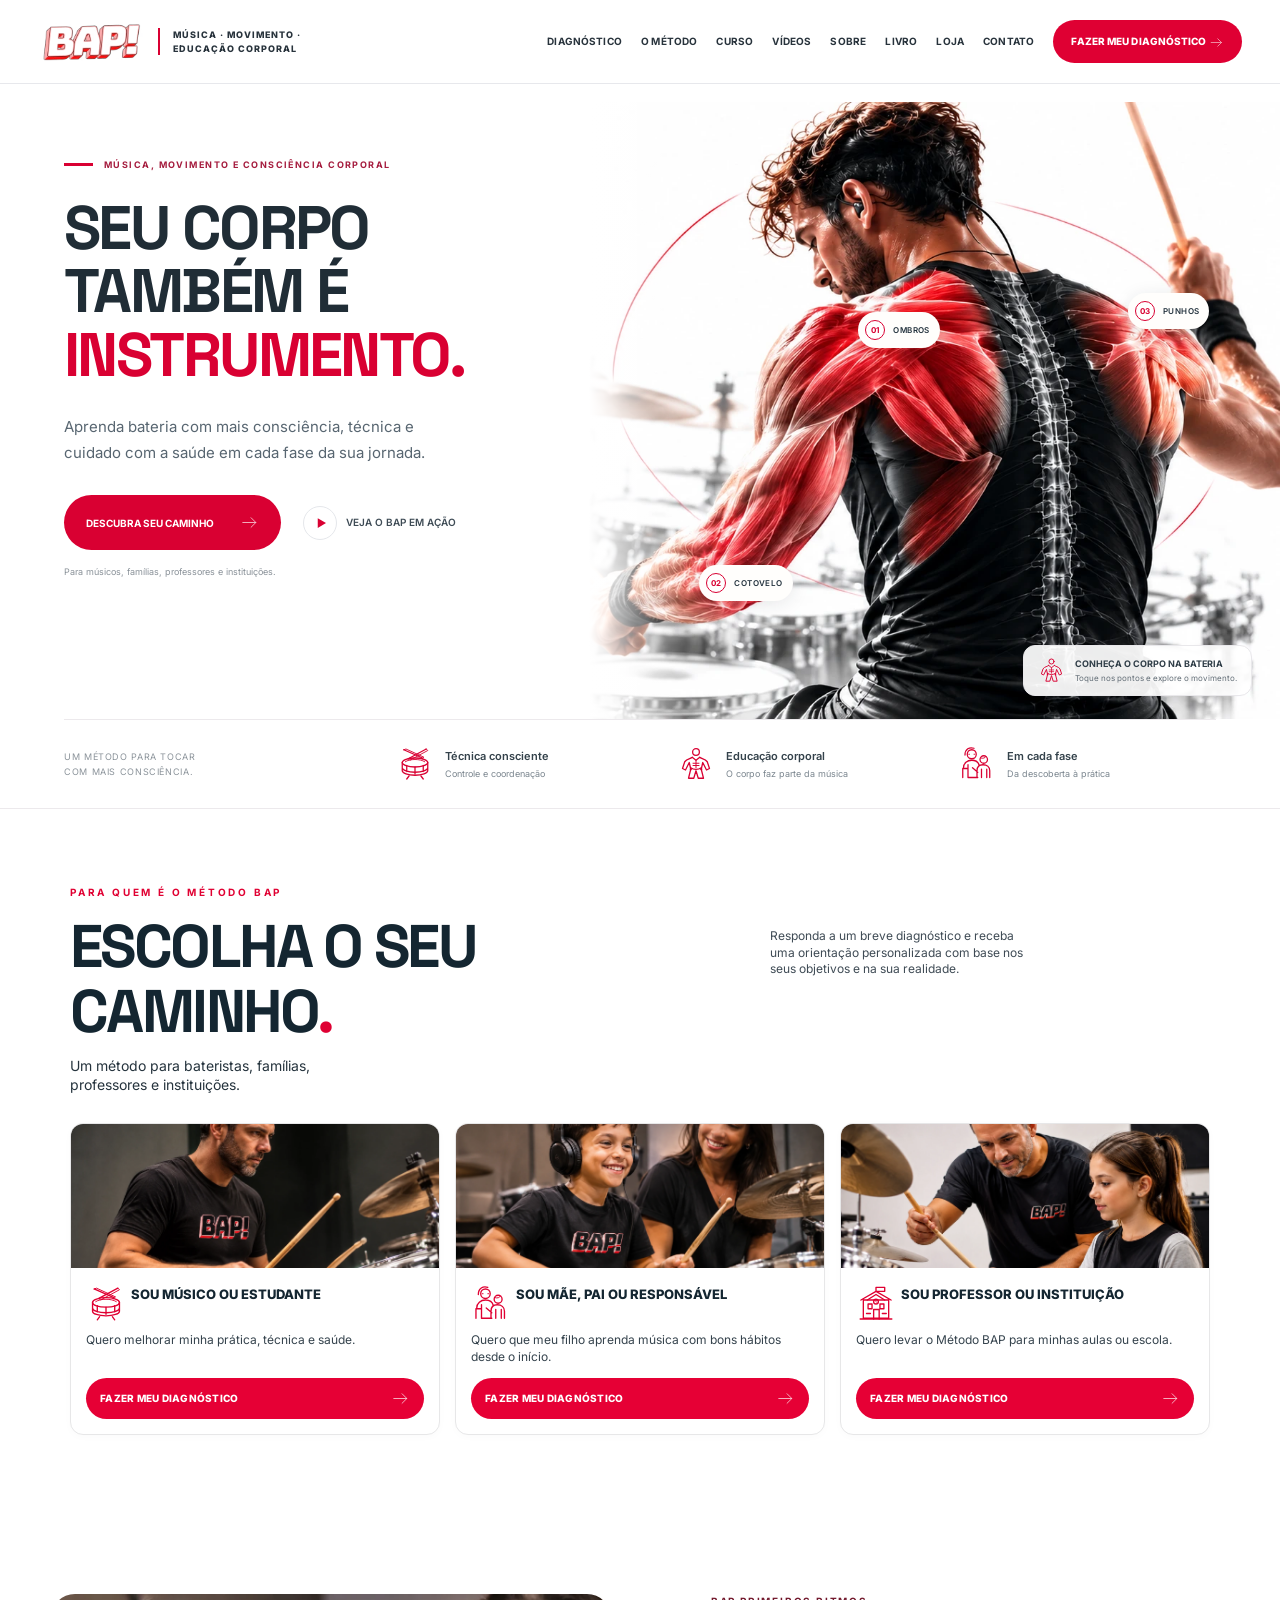
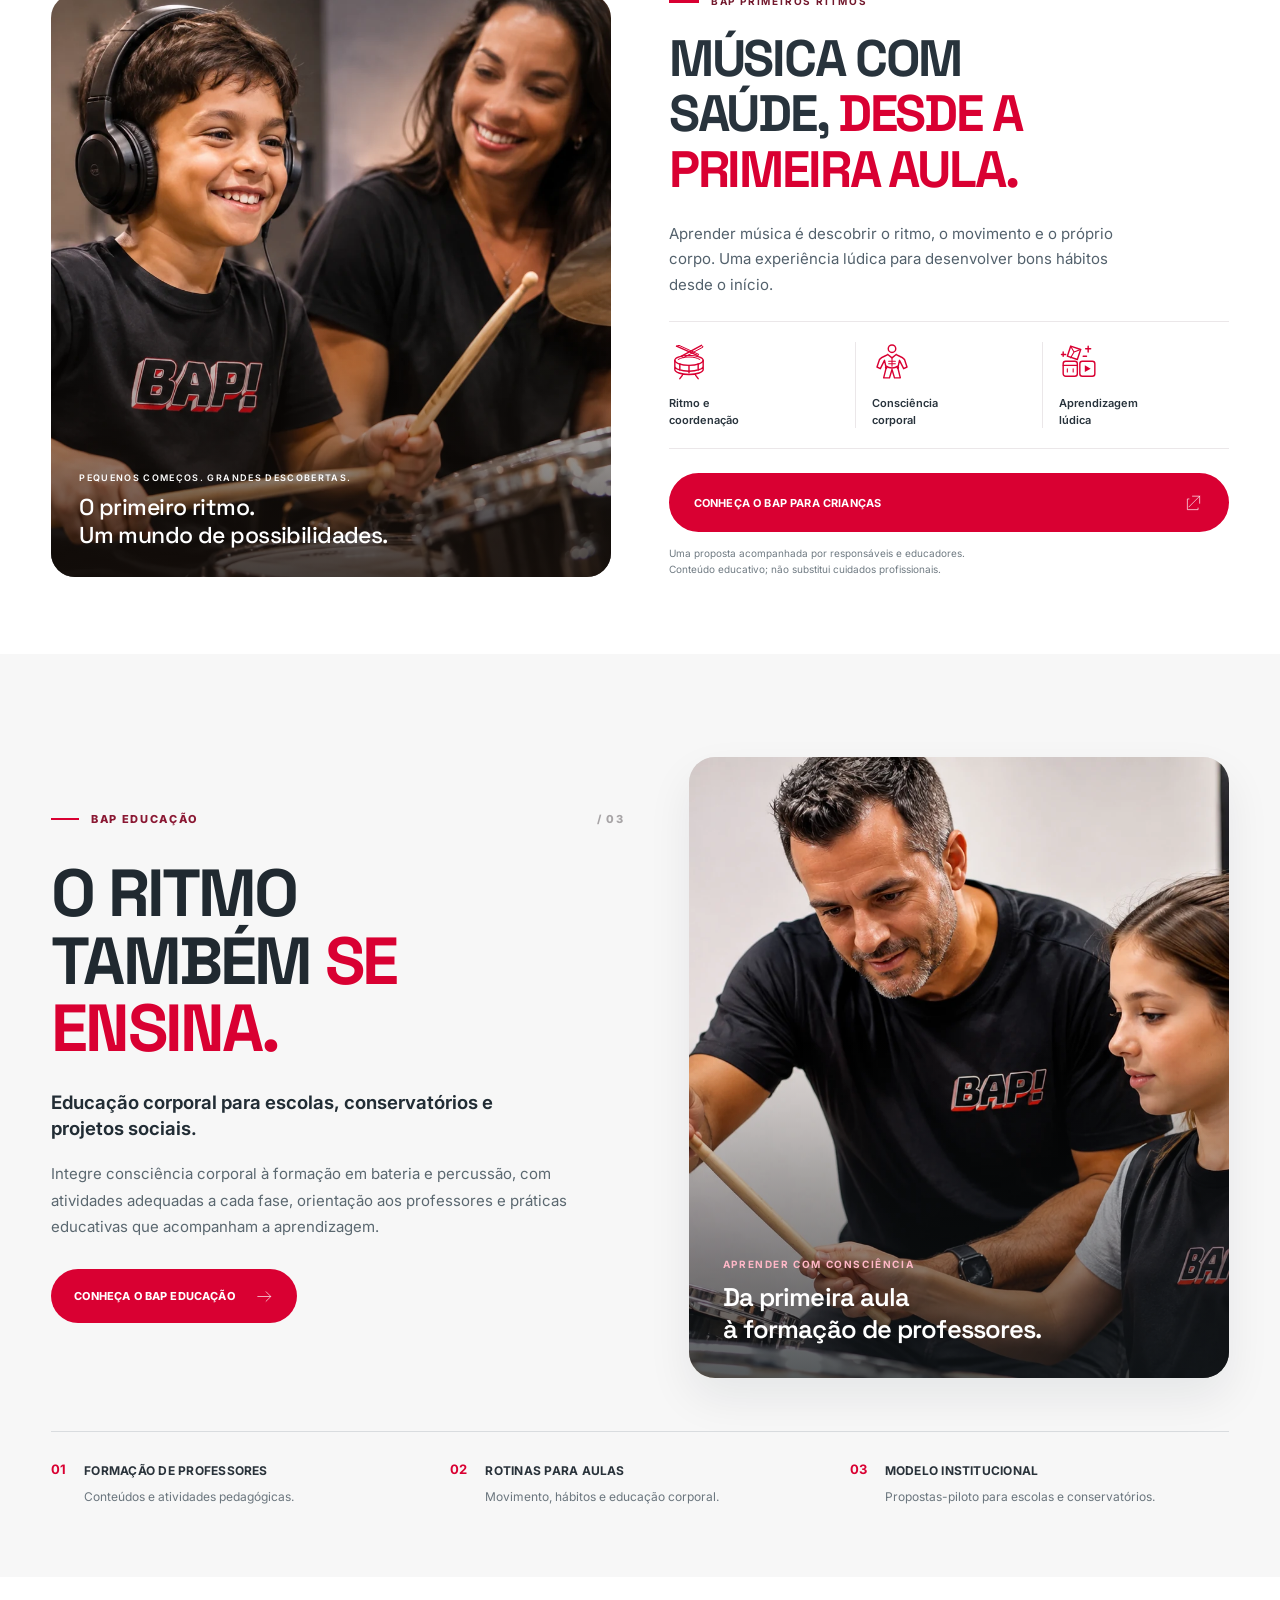
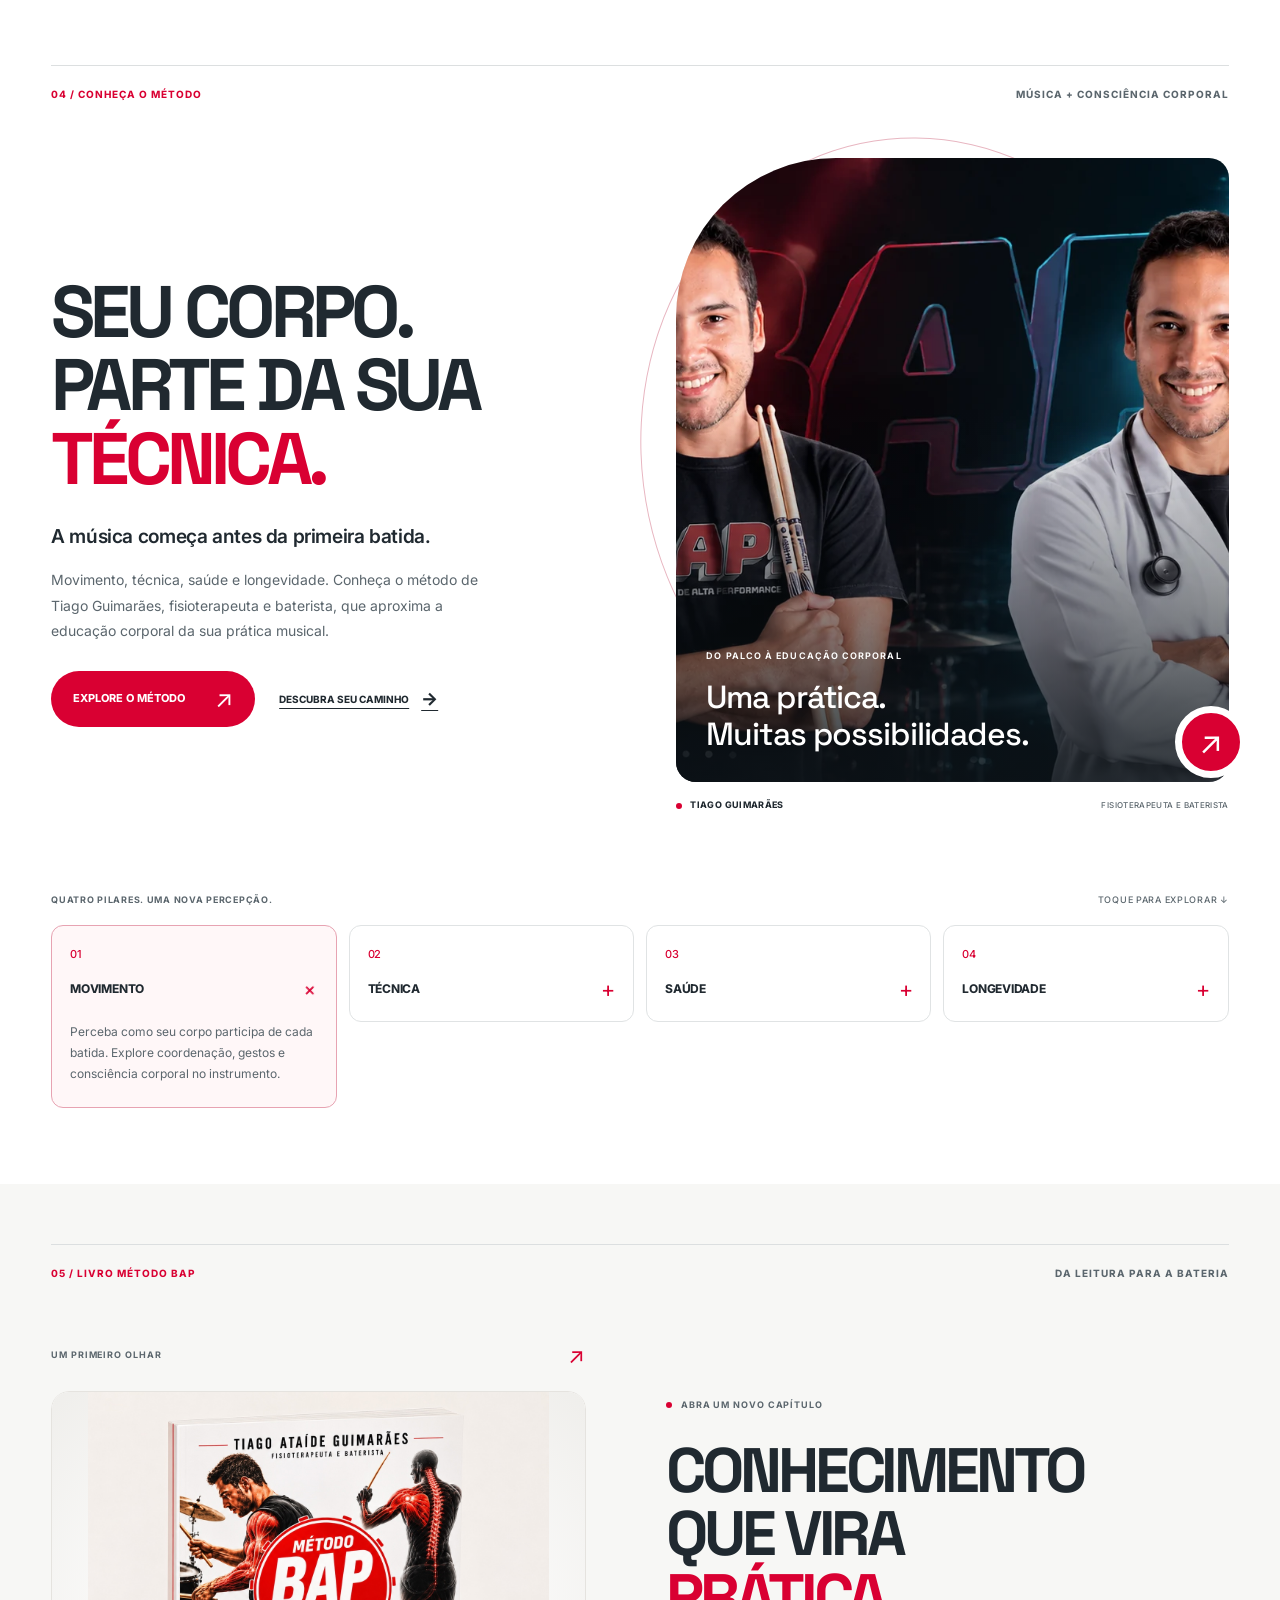
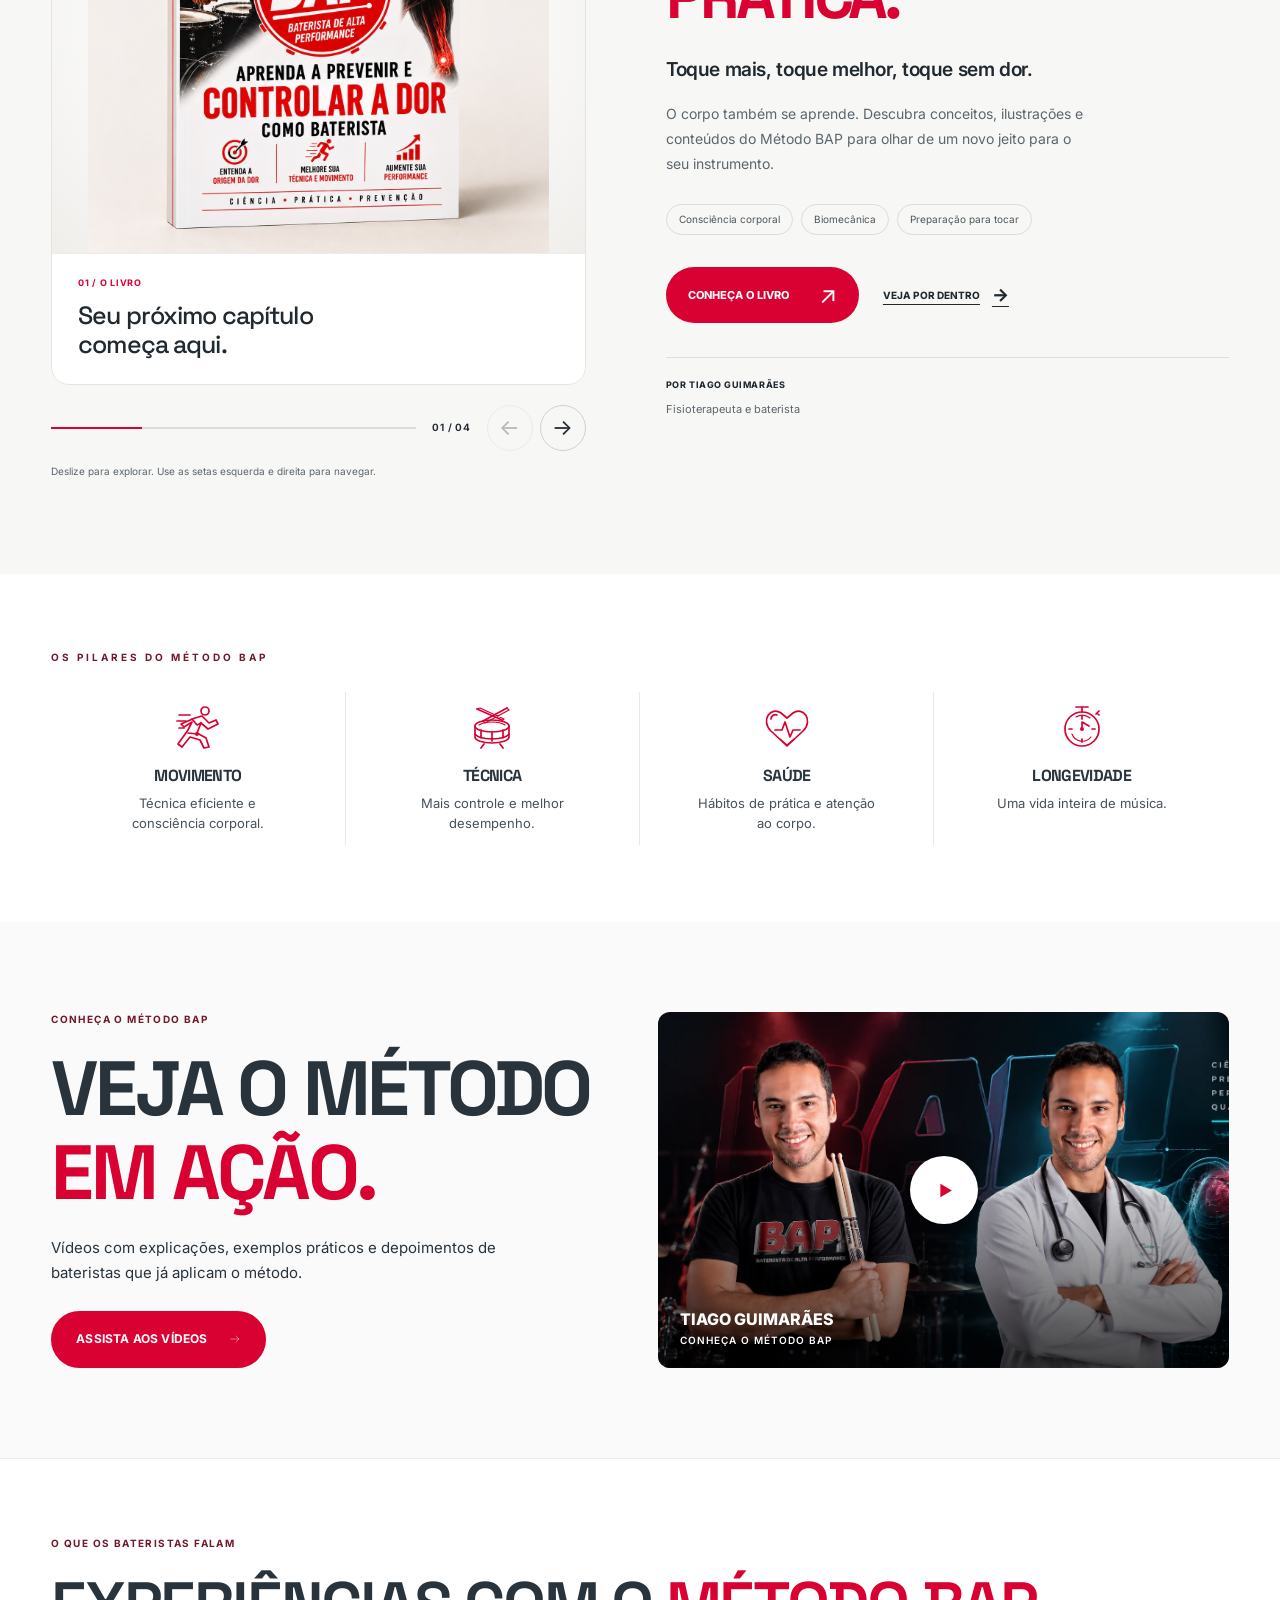
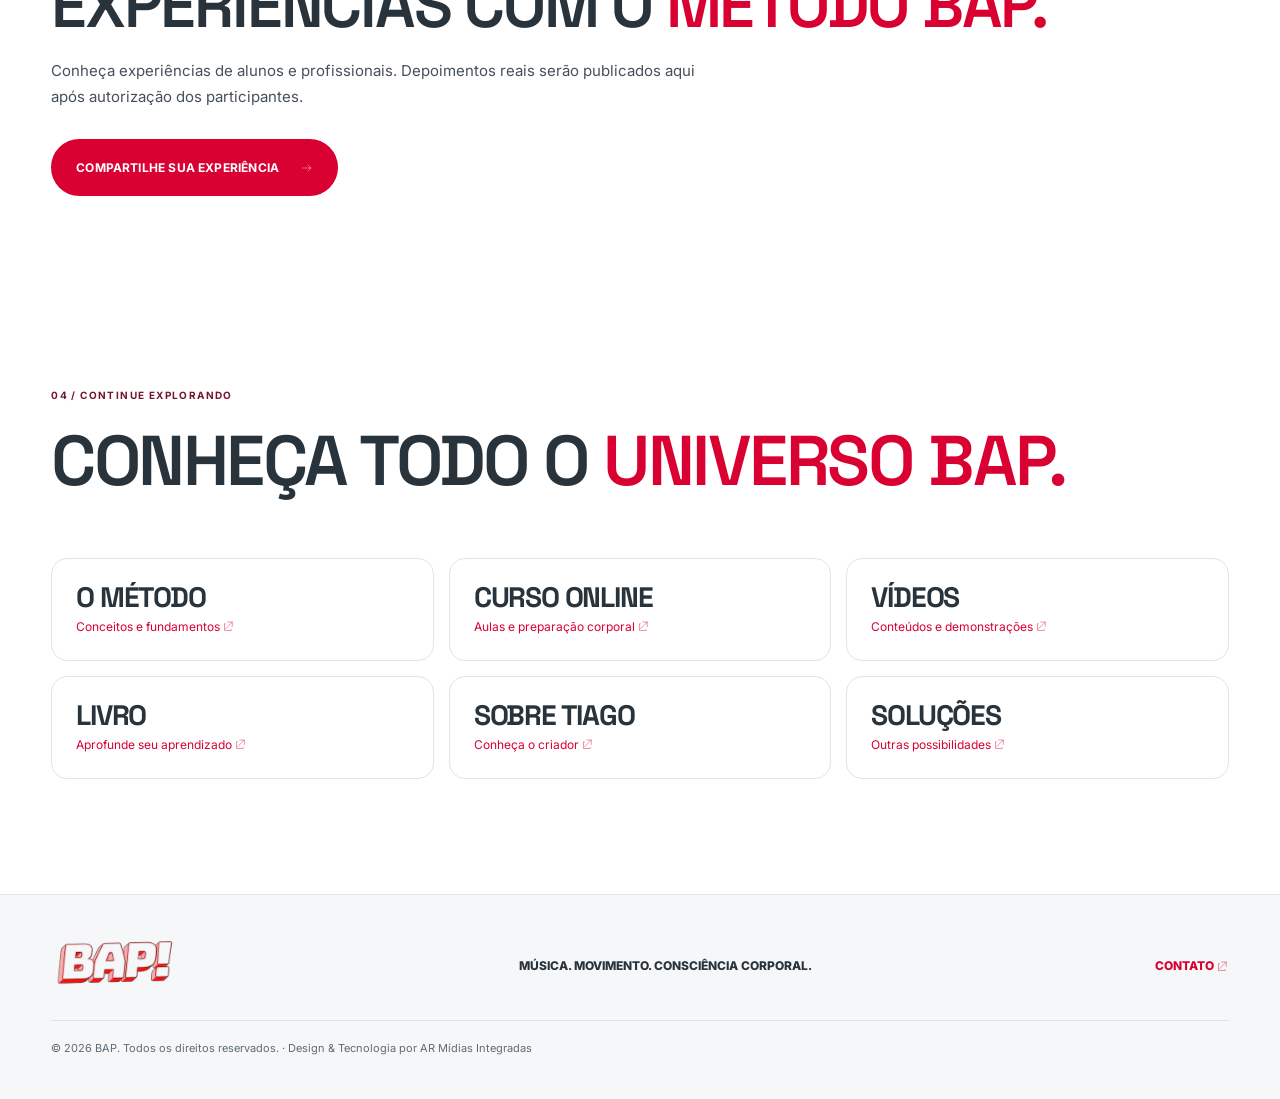
==== commit bbfda800: "fix(home): use approved official book cover mockup" ====
--- a/index.html
+++ b/index.html
@@ -1,4 +1,4 @@
-<!doctype html><html lang="pt-BR"><head><meta charset="UTF-8"><meta name="viewport" content="width=device-width, initial-scale=1"><meta name="theme-color" content="#ffffff"><meta name="description" content="Método BAP — música, movimento e educação corporal. Descubra o caminho para sua prática musical, seu filho ou sua instituição."><title>Descubra seu caminho | Método BAP</title><link rel="preconnect" href="https://fonts.googleapis.com"><link rel="preconnect" href="https://fonts.gstatic.com" crossorigin><link href="https://fonts.googleapis.com/css2?family=Space+Grotesk:wght@400;500;600;700&family=Inter:wght@400;500;600;700;800&display=swap" rel="stylesheet"><link rel="stylesheet" href="funil.css"><link rel="stylesheet" href="bap-typography.css"><link rel="stylesheet" href="bap-icons.css"><link rel="stylesheet" href="bap-hero.css"><link rel="stylesheet" href="home-editorial.css?v=20261119"></head><body id="top"><header class="topbar"><a class="brand" href="index.html" aria-label="Método BAP, início"><img src="assets/LogoRed1.avif" alt="BAP"><span>MÚSICA · MOVIMENTO · EDUCAÇÃO CORPORAL</span></a><button type="button" class="menu-toggle" aria-controls="main-nav" aria-expanded="false">MENU <span><svg class="bap-icon" viewBox="0 0 48 48" aria-hidden="true" focusable="false"><use href="assets/bap-icons.svg#menu"></use></svg></span></button><nav id="main-nav" aria-label="Navegação principal"><a href="#avaliacao">DIAGNÓSTICO</a><a href="metodo.html">O MÉTODO</a><a href="curso.html">CURSO</a><a href="videos.html">VÍDEOS</a><a href="sobre-o-autor.html">SOBRE</a><a href="livro.html">LIVRO</a><a href="loja.html">LOJA</a><a href="contato.html">CONTATO</a><a class="nav-cta" href="#avaliacao">FAZER MEU DIAGNÓSTICO <svg class="bap-icon" viewBox="0 0 48 48" aria-hidden="true" focusable="false"><use href="assets/bap-icons.svg#seta"></use></svg></a></nav></header><main><section class="bap-hero-new" aria-labelledby="bap-hero-title"><div class="bh-copy"><p class="bh-eyebrow">MÚSICA, MOVIMENTO E CONSCIÊNCIA CORPORAL</p><h1 id="bap-hero-title">SEU CORPO<br>TAMBÉM É<br><em>INSTRUMENTO.</em></h1><p class="bh-lead">Aprenda bateria com mais consciência, técnica e cuidado com a saúde em cada fase da sua jornada.</p><div class="bh-actions"><a class="bh-primary" href="#avaliacao">DESCUBRA SEU CAMINHO <svg viewBox="0 0 48 48" aria-hidden="true"><use href="assets/bap-icons.svg#seta"></use></svg></a><a class="bh-watch" href="videos.html"><span><svg viewBox="0 0 48 48" aria-hidden="true"><use href="assets/bap-icons.svg#play"></use></svg></span>VEJA O BAP EM AÇÃO</a></div><p class="bh-subline">Para músicos, famílias, professores e instituições.</p></div><div class="bh-visual"><img width="966" height="862" fetchpriority="high" src="assets/bap-hero-branco-foto.webp" alt="Baterista com representação dos músculos e da coluna"><div class="bh-map"><button class="bh-point shoulder" data-region="Ombros" type="button" aria-expanded="false" aria-controls="bap-region-panel"><i>01</i> OMBROS</button><button class="bh-point elbow" data-region="Cotovelo" type="button" aria-expanded="false" aria-controls="bap-region-panel"><i>02</i> COTOVELO</button><button class="bh-point wrist" data-region="Punhos" type="button" aria-expanded="false" aria-controls="bap-region-panel"><i>03</i> PUNHOS</button></div><div class="bh-visual-note"><svg viewBox="0 0 48 48" aria-hidden="true"><use href="assets/bap-icons.svg#corpo"></use></svg><div><strong>CONHEÇA O CORPO NA BATERIA</strong>Toque nos pontos e explore o movimento.</div></div><aside id="bap-region-panel" class="bap-region-panel" aria-live="polite" hidden><button class="bap-region-close" type="button" aria-label="Fechar informação"><svg class="bap-icon" viewBox="0 0 48 48" aria-hidden="true" focusable="false"><use href="assets/bap-icons.svg#fechar"></use></svg></button><small>CONSCIÊNCIA CORPORAL</small><strong class="bap-region-title"></strong><p class="bap-region-description"></p><button class="bap-region-assessment" type="button">EXPLORAR MINHA DIFICULDADE <span aria-hidden="true"><svg class="bap-icon" viewBox="0 0 48 48" aria-hidden="true" focusable="false"><use href="assets/bap-icons.svg#seta"></use></svg></span></button><a href="metodo.html">CONHEÇA O MÉTODO <span aria-hidden="true"><svg class="bap-icon" viewBox="0 0 48 48" aria-hidden="true" focusable="false"><use href="assets/bap-icons.svg#externo"></use></svg></span></a></aside></div><div class="bh-ribbon"><div class="bh-intro">UM MÉTODO PARA TOCAR<br>COM MAIS CONSCIÊNCIA.</div><div class="bh-feature"><svg viewBox="0 0 48 48" aria-hidden="true"><use href="assets/bap-icons.svg#ritmo"></use></svg><div><strong>Técnica consciente</strong><small>Controle e coordenação</small></div></div><div class="bh-feature"><svg viewBox="0 0 48 48" aria-hidden="true"><use href="assets/bap-icons.svg#corpo"></use></svg><div><strong>Educação corporal</strong><small>O corpo faz parte da música</small></div></div><div class="bh-feature"><svg viewBox="0 0 48 48" aria-hidden="true"><use href="assets/bap-icons.svg#familia"></use></svg><div><strong>Em cada fase</strong><small>Da descoberta à prática</small></div></div></div></section><section class="assessment assessment-editorial" id="avaliacao"><div class="shell"><div class="section-heading"><div><p class="eyebrow">PARA QUEM É O MÉTODO BAP</p><h2>ESCOLHA O SEU<br><span>CAMINHO<em>.</em></span></h2><p class="assessment-subtitle">Um método para bateristas, famílias,<br>professores e instituições.</p></div><div class="assessment-intro">Responda a um breve diagnóstico e receba<br>uma orientação personalizada com base nos<br>seus objetivos e na sua realidade.</div></div><div class="funnel" id="funnel"><div class="funnel-top"><div><span class="step-label" id="step-label">PASSO 01 / SELECIONE SEU PERFIL</span><div class="progress" aria-hidden="true"><span id="progress-bar" style="width:0%"></span></div></div><button type="button" id="restart" class="restart" hidden><svg class="bap-icon" viewBox="0 0 48 48" aria-hidden="true" focusable="false"><use href="assets/bap-icons.svg#reiniciar"></use></svg> RECOMEÇAR</button></div><div id="funnel-content"><h3>PARA QUEM VOCÊ PROCURA O MÉTODO BAP?</h3><p>Escolha a opção que melhor representa sua necessidade.</p><div class="profile-grid"><button class="profile" data-profile="musico"><span class="profile-symbol"><svg class="bap-icon" viewBox="0 0 48 48" aria-hidden="true" focusable="false"><use href="assets/bap-icons.svg#ritmo"></use></svg></span><strong>SOU MÚSICO OU ESTUDANTE</strong><span>Quero melhorar minha prática, técnica e saúde.</span><b>FAZER MEU DIAGNÓSTICO <svg class="bap-icon" viewBox="0 0 48 48" aria-hidden="true" focusable="false"><use href="assets/bap-icons.svg#seta"></use></svg></b></button><button class="profile" data-profile="familia"><span class="profile-symbol"><svg class="bap-icon" viewBox="0 0 48 48" aria-hidden="true" focusable="false"><use href="assets/bap-icons.svg#familia"></use></svg></span><strong>SOU MÃE, PAI OU RESPONSÁVEL</strong><span>Quero que meu filho aprenda música com bons hábitos desde o início.</span><b>FAZER MEU DIAGNÓSTICO <svg class="bap-icon" viewBox="0 0 48 48" aria-hidden="true" focusable="false"><use href="assets/bap-icons.svg#seta"></use></svg></b></button><button class="profile" data-profile="escola"><span class="profile-symbol"><svg class="bap-icon" viewBox="0 0 48 48" aria-hidden="true" focusable="false"><use href="assets/bap-icons.svg#escola"></use></svg></span><strong>SOU PROFESSOR OU INSTITUIÇÃO</strong><span>Quero levar o Método BAP para minhas aulas ou escola.</span><b>FAZER MEU DIAGNÓSTICO <svg class="bap-icon" viewBox="0 0 48 48" aria-hidden="true" focusable="false"><use href="assets/bap-icons.svg#seta"></use></svg></b></button></div></div><div class="funnel-controls"><button id="back" type="button" hidden><svg class="bap-icon" viewBox="0 0 48 48" aria-hidden="true" focusable="false"><use href="assets/bap-icons.svg#voltar"></use></svg> VOLTAR</button><span id="privacy-note">As respostas permanecem nesta página. Não solicitamos dados de saúde identificáveis.</span></div></div></div></section><section class="early bap-early-refined" id="primeiros-ritmos" aria-labelledby="early-title"><div class="shell early-grid"><div class="early-heading"><p class="eyebrow">BAP PRIMEIROS RITMOS</p><h2 id="early-title">MÚSICA COM<br>SAÚDE, <em>DESDE A<br>PRIMEIRA AULA.</em></h2></div><figure class="early-image"><img src="assets/bap-card-familia.webp" alt="Criança explorando a bateria acompanhada por uma adulta" loading="lazy"><figcaption><span>PEQUENOS COMEÇOS. GRANDES DESCOBERTAS.</span>O primeiro ritmo.<br>Um mundo de possibilidades.</figcaption></figure><div class="early-content"><p class="early-intro">Aprender música é descobrir o ritmo, o movimento e o próprio corpo. Uma experiência lúdica para desenvolver bons hábitos desde o início.</p><div class="early-benefits" aria-label="Descobertas na aprendizagem"><div class="early-benefit"><svg class="bap-icon" viewBox="0 0 48 48" aria-hidden="true" focusable="false"><use href="assets/bap-icons.svg#ritmo"></use></svg><strong>Ritmo e<br>coordenação</strong></div><div class="early-benefit"><svg class="bap-icon" viewBox="0 0 48 48" aria-hidden="true" focusable="false"><use href="assets/bap-icons.svg#corpo"></use></svg><strong>Consciência<br>corporal</strong></div><div class="early-benefit"><svg class="bap-icon" viewBox="0 0 48 48" aria-hidden="true" focusable="false"><use href="assets/bap-icons.svg#ludico"></use></svg><strong>Aprendizagem<br>lúdica</strong></div></div><a class="btn primary early-cta" href="#avaliacao" data-choose="familia">CONHEÇA O BAP PARA CRIANÇAS <svg class="bap-icon" viewBox="0 0 48 48" aria-hidden="true" focusable="false"><use href="assets/bap-icons.svg#externo"></use></svg></a><p class="early-note">Uma proposta acompanhada por responsáveis e educadores.<br>Conteúdo educativo; não substitui cuidados profissionais.</p></div></div></section><section class="schools school-redesign" id="escolas" aria-labelledby="schools-title">
+<!doctype html><html lang="pt-BR"><head><meta charset="UTF-8"><meta name="viewport" content="width=device-width, initial-scale=1"><meta name="theme-color" content="#ffffff"><meta name="description" content="Método BAP — música, movimento e educação corporal. Descubra o caminho para sua prática musical, seu filho ou sua instituição."><title>Descubra seu caminho | Método BAP</title><link rel="preconnect" href="https://fonts.googleapis.com"><link rel="preconnect" href="https://fonts.gstatic.com" crossorigin><link href="https://fonts.googleapis.com/css2?family=Space+Grotesk:wght@400;500;600;700&family=Inter:wght@400;500;600;700;800&display=swap" rel="stylesheet"><link rel="stylesheet" href="funil.css"><link rel="stylesheet" href="bap-typography.css"><link rel="stylesheet" href="bap-icons.css"><link rel="stylesheet" href="bap-hero.css"><link rel="stylesheet" href="home-editorial.css?v=20261119-cover1"></head><body id="top"><header class="topbar"><a class="brand" href="index.html" aria-label="Método BAP, início"><img src="assets/LogoRed1.avif" alt="BAP"><span>MÚSICA · MOVIMENTO · EDUCAÇÃO CORPORAL</span></a><button type="button" class="menu-toggle" aria-controls="main-nav" aria-expanded="false">MENU <span><svg class="bap-icon" viewBox="0 0 48 48" aria-hidden="true" focusable="false"><use href="assets/bap-icons.svg#menu"></use></svg></span></button><nav id="main-nav" aria-label="Navegação principal"><a href="#avaliacao">DIAGNÓSTICO</a><a href="metodo.html">O MÉTODO</a><a href="curso.html">CURSO</a><a href="videos.html">VÍDEOS</a><a href="sobre-o-autor.html">SOBRE</a><a href="livro.html">LIVRO</a><a href="loja.html">LOJA</a><a href="contato.html">CONTATO</a><a class="nav-cta" href="#avaliacao">FAZER MEU DIAGNÓSTICO <svg class="bap-icon" viewBox="0 0 48 48" aria-hidden="true" focusable="false"><use href="assets/bap-icons.svg#seta"></use></svg></a></nav></header><main><section class="bap-hero-new" aria-labelledby="bap-hero-title"><div class="bh-copy"><p class="bh-eyebrow">MÚSICA, MOVIMENTO E CONSCIÊNCIA CORPORAL</p><h1 id="bap-hero-title">SEU CORPO<br>TAMBÉM É<br><em>INSTRUMENTO.</em></h1><p class="bh-lead">Aprenda bateria com mais consciência, técnica e cuidado com a saúde em cada fase da sua jornada.</p><div class="bh-actions"><a class="bh-primary" href="#avaliacao">DESCUBRA SEU CAMINHO <svg viewBox="0 0 48 48" aria-hidden="true"><use href="assets/bap-icons.svg#seta"></use></svg></a><a class="bh-watch" href="videos.html"><span><svg viewBox="0 0 48 48" aria-hidden="true"><use href="assets/bap-icons.svg#play"></use></svg></span>VEJA O BAP EM AÇÃO</a></div><p class="bh-subline">Para músicos, famílias, professores e instituições.</p></div><div class="bh-visual"><img width="966" height="862" fetchpriority="high" src="assets/bap-hero-branco-foto.webp" alt="Baterista com representação dos músculos e da coluna"><div class="bh-map"><button class="bh-point shoulder" data-region="Ombros" type="button" aria-expanded="false" aria-controls="bap-region-panel"><i>01</i> OMBROS</button><button class="bh-point elbow" data-region="Cotovelo" type="button" aria-expanded="false" aria-controls="bap-region-panel"><i>02</i> COTOVELO</button><button class="bh-point wrist" data-region="Punhos" type="button" aria-expanded="false" aria-controls="bap-region-panel"><i>03</i> PUNHOS</button></div><div class="bh-visual-note"><svg viewBox="0 0 48 48" aria-hidden="true"><use href="assets/bap-icons.svg#corpo"></use></svg><div><strong>CONHEÇA O CORPO NA BATERIA</strong>Toque nos pontos e explore o movimento.</div></div><aside id="bap-region-panel" class="bap-region-panel" aria-live="polite" hidden><button class="bap-region-close" type="button" aria-label="Fechar informação"><svg class="bap-icon" viewBox="0 0 48 48" aria-hidden="true" focusable="false"><use href="assets/bap-icons.svg#fechar"></use></svg></button><small>CONSCIÊNCIA CORPORAL</small><strong class="bap-region-title"></strong><p class="bap-region-description"></p><button class="bap-region-assessment" type="button">EXPLORAR MINHA DIFICULDADE <span aria-hidden="true"><svg class="bap-icon" viewBox="0 0 48 48" aria-hidden="true" focusable="false"><use href="assets/bap-icons.svg#seta"></use></svg></span></button><a href="metodo.html">CONHEÇA O MÉTODO <span aria-hidden="true"><svg class="bap-icon" viewBox="0 0 48 48" aria-hidden="true" focusable="false"><use href="assets/bap-icons.svg#externo"></use></svg></span></a></aside></div><div class="bh-ribbon"><div class="bh-intro">UM MÉTODO PARA TOCAR<br>COM MAIS CONSCIÊNCIA.</div><div class="bh-feature"><svg viewBox="0 0 48 48" aria-hidden="true"><use href="assets/bap-icons.svg#ritmo"></use></svg><div><strong>Técnica consciente</strong><small>Controle e coordenação</small></div></div><div class="bh-feature"><svg viewBox="0 0 48 48" aria-hidden="true"><use href="assets/bap-icons.svg#corpo"></use></svg><div><strong>Educação corporal</strong><small>O corpo faz parte da música</small></div></div><div class="bh-feature"><svg viewBox="0 0 48 48" aria-hidden="true"><use href="assets/bap-icons.svg#familia"></use></svg><div><strong>Em cada fase</strong><small>Da descoberta à prática</small></div></div></div></section><section class="assessment assessment-editorial" id="avaliacao"><div class="shell"><div class="section-heading"><div><p class="eyebrow">PARA QUEM É O MÉTODO BAP</p><h2>ESCOLHA O SEU<br><span>CAMINHO<em>.</em></span></h2><p class="assessment-subtitle">Um método para bateristas, famílias,<br>professores e instituições.</p></div><div class="assessment-intro">Responda a um breve diagnóstico e receba<br>uma orientação personalizada com base nos<br>seus objetivos e na sua realidade.</div></div><div class="funnel" id="funnel"><div class="funnel-top"><div><span class="step-label" id="step-label">PASSO 01 / SELECIONE SEU PERFIL</span><div class="progress" aria-hidden="true"><span id="progress-bar" style="width:0%"></span></div></div><button type="button" id="restart" class="restart" hidden><svg class="bap-icon" viewBox="0 0 48 48" aria-hidden="true" focusable="false"><use href="assets/bap-icons.svg#reiniciar"></use></svg> RECOMEÇAR</button></div><div id="funnel-content"><h3>PARA QUEM VOCÊ PROCURA O MÉTODO BAP?</h3><p>Escolha a opção que melhor representa sua necessidade.</p><div class="profile-grid"><button class="profile" data-profile="musico"><span class="profile-symbol"><svg class="bap-icon" viewBox="0 0 48 48" aria-hidden="true" focusable="false"><use href="assets/bap-icons.svg#ritmo"></use></svg></span><strong>SOU MÚSICO OU ESTUDANTE</strong><span>Quero melhorar minha prática, técnica e saúde.</span><b>FAZER MEU DIAGNÓSTICO <svg class="bap-icon" viewBox="0 0 48 48" aria-hidden="true" focusable="false"><use href="assets/bap-icons.svg#seta"></use></svg></b></button><button class="profile" data-profile="familia"><span class="profile-symbol"><svg class="bap-icon" viewBox="0 0 48 48" aria-hidden="true" focusable="false"><use href="assets/bap-icons.svg#familia"></use></svg></span><strong>SOU MÃE, PAI OU RESPONSÁVEL</strong><span>Quero que meu filho aprenda música com bons hábitos desde o início.</span><b>FAZER MEU DIAGNÓSTICO <svg class="bap-icon" viewBox="0 0 48 48" aria-hidden="true" focusable="false"><use href="assets/bap-icons.svg#seta"></use></svg></b></button><button class="profile" data-profile="escola"><span class="profile-symbol"><svg class="bap-icon" viewBox="0 0 48 48" aria-hidden="true" focusable="false"><use href="assets/bap-icons.svg#escola"></use></svg></span><strong>SOU PROFESSOR OU INSTITUIÇÃO</strong><span>Quero levar o Método BAP para minhas aulas ou escola.</span><b>FAZER MEU DIAGNÓSTICO <svg class="bap-icon" viewBox="0 0 48 48" aria-hidden="true" focusable="false"><use href="assets/bap-icons.svg#seta"></use></svg></b></button></div></div><div class="funnel-controls"><button id="back" type="button" hidden><svg class="bap-icon" viewBox="0 0 48 48" aria-hidden="true" focusable="false"><use href="assets/bap-icons.svg#voltar"></use></svg> VOLTAR</button><span id="privacy-note">As respostas permanecem nesta página. Não solicitamos dados de saúde identificáveis.</span></div></div></div></section><section class="early bap-early-refined" id="primeiros-ritmos" aria-labelledby="early-title"><div class="shell early-grid"><div class="early-heading"><p class="eyebrow">BAP PRIMEIROS RITMOS</p><h2 id="early-title">MÚSICA COM<br>SAÚDE, <em>DESDE A<br>PRIMEIRA AULA.</em></h2></div><figure class="early-image"><img src="assets/bap-card-familia.webp" alt="Criança explorando a bateria acompanhada por uma adulta" loading="lazy"><figcaption><span>PEQUENOS COMEÇOS. GRANDES DESCOBERTAS.</span>O primeiro ritmo.<br>Um mundo de possibilidades.</figcaption></figure><div class="early-content"><p class="early-intro">Aprender música é descobrir o ritmo, o movimento e o próprio corpo. Uma experiência lúdica para desenvolver bons hábitos desde o início.</p><div class="early-benefits" aria-label="Descobertas na aprendizagem"><div class="early-benefit"><svg class="bap-icon" viewBox="0 0 48 48" aria-hidden="true" focusable="false"><use href="assets/bap-icons.svg#ritmo"></use></svg><strong>Ritmo e<br>coordenação</strong></div><div class="early-benefit"><svg class="bap-icon" viewBox="0 0 48 48" aria-hidden="true" focusable="false"><use href="assets/bap-icons.svg#corpo"></use></svg><strong>Consciência<br>corporal</strong></div><div class="early-benefit"><svg class="bap-icon" viewBox="0 0 48 48" aria-hidden="true" focusable="false"><use href="assets/bap-icons.svg#ludico"></use></svg><strong>Aprendizagem<br>lúdica</strong></div></div><a class="btn primary early-cta" href="#avaliacao" data-choose="familia">CONHEÇA O BAP PARA CRIANÇAS <svg class="bap-icon" viewBox="0 0 48 48" aria-hidden="true" focusable="false"><use href="assets/bap-icons.svg#externo"></use></svg></a><p class="early-note">Uma proposta acompanhada por responsáveis e educadores.<br>Conteúdo educativo; não substitui cuidados profissionais.</p></div></div></section><section class="schools school-redesign" id="escolas" aria-labelledby="schools-title">
 <div class="shell">
   <div class="school-redesign-grid">
     <div class="school-redesign-copy">
@@ -61,7 +61,7 @@
       <div class="be-gallery be-reveal" data-book-gallery>
         <div class="be-gallery-heading"><span>UM PRIMEIRO OLHAR</span><span aria-hidden="true">↗</span></div>
         <div class="be-track" id="be-book-track" role="region" aria-label="Prévia do Livro Método BAP" tabindex="0" aria-describedby="be-gallery-help">
-          <figure class="be-slide"><div class="be-slide-image be-cover"><img src="assets/solucoes/livro-ref.webp" alt="Capa do Livro Método BAP — Baterista de Alta Performance" width="1122" height="1402" loading="lazy" decoding="async"></div><figcaption><span>01 / O LIVRO</span><strong>Seu próximo capítulo<br>começa aqui.</strong></figcaption></figure>
+          <figure class="be-slide"><div class="be-slide-image be-cover"><img src="assets/livro/livro-capa-oficial-mockup-v1.jpg" alt="Livro Método BAP com a capa oficial de Tiago Ataíde Guimarães" width="1254" height="1254" loading="lazy" decoding="async"></div><figcaption><span>01 / O LIVRO</span><strong>Seu próximo capítulo<br>começa aqui.</strong></figcaption></figure>
           <figure class="be-slide"><div class="be-slide-image"><img src="assets/livro/pagina-05.webp" alt="Amostra ilustrada do capítulo 2 do livro: Por que dói?" width="1131" height="1600" loading="lazy" decoding="async"></div><figcaption><span>02 / UMA PERGUNTA IMPORTANTE</span><strong>Entender o corpo.<br>Perceber os sinais.</strong></figcaption></figure>
           <figure class="be-slide"><div class="be-slide-image"><img src="assets/livro/pagina-06.webp" alt="Amostra ilustrada do capítulo 4 do livro: Anatomia do grip" width="1131" height="1600" loading="lazy" decoding="async"></div><figcaption><span>03 / CIÊNCIA NO INSTRUMENTO</span><strong>Um novo olhar<br>para cada movimento.</strong></figcaption></figure>
           <figure class="be-slide"><div class="be-slide-image"><img src="assets/livro/pagina-01.webp" alt="Apresentação do livro com Tiago Guimarães e os temas abordados" width="1131" height="1600" loading="lazy" decoding="async"></div><figcaption><span>04 / CONHEÇA A PROPOSTA</span><strong>Conhecimento para<br>acompanhar sua jornada.</strong></figcaption></figure>
--- a/home-editorial.css
+++ b/home-editorial.css
@@ -60,7 +60,7 @@
 .be-slide-image{height:clamp(310px,36vw,470px);padding:20px 25px 0;background:radial-gradient(ellipse at 50% 50%,#fff 30%,#efeeeb);overflow:hidden}
 .be-slide-image>img{display:block;width:100%;height:100%;object-fit:contain;filter:drop-shadow(0 10px 12px #20293015)}
 .be-cover{padding:0;position:relative}
-.be-cover>img{width:100%;height:auto;object-fit:initial;filter:none}
+.be-cover>img{width:100%;height:100%;object-fit:contain;filter:none}
 .be-slide figcaption{display:flex;flex-direction:column;padding:22px 26px 25px;min-height:118px;border-top:1px solid #ececea}
 .be-slide figcaption>span{font-size:9px;color:var(--be-red);font-weight:700;letter-spacing:.08em;margin-bottom:10px}
 .be-slide figcaption>strong{font:500 25px/1.15 var(--bap-font-display,"Space Grotesk",sans-serif);letter-spacing:-.035em;color:var(--be-ink)}
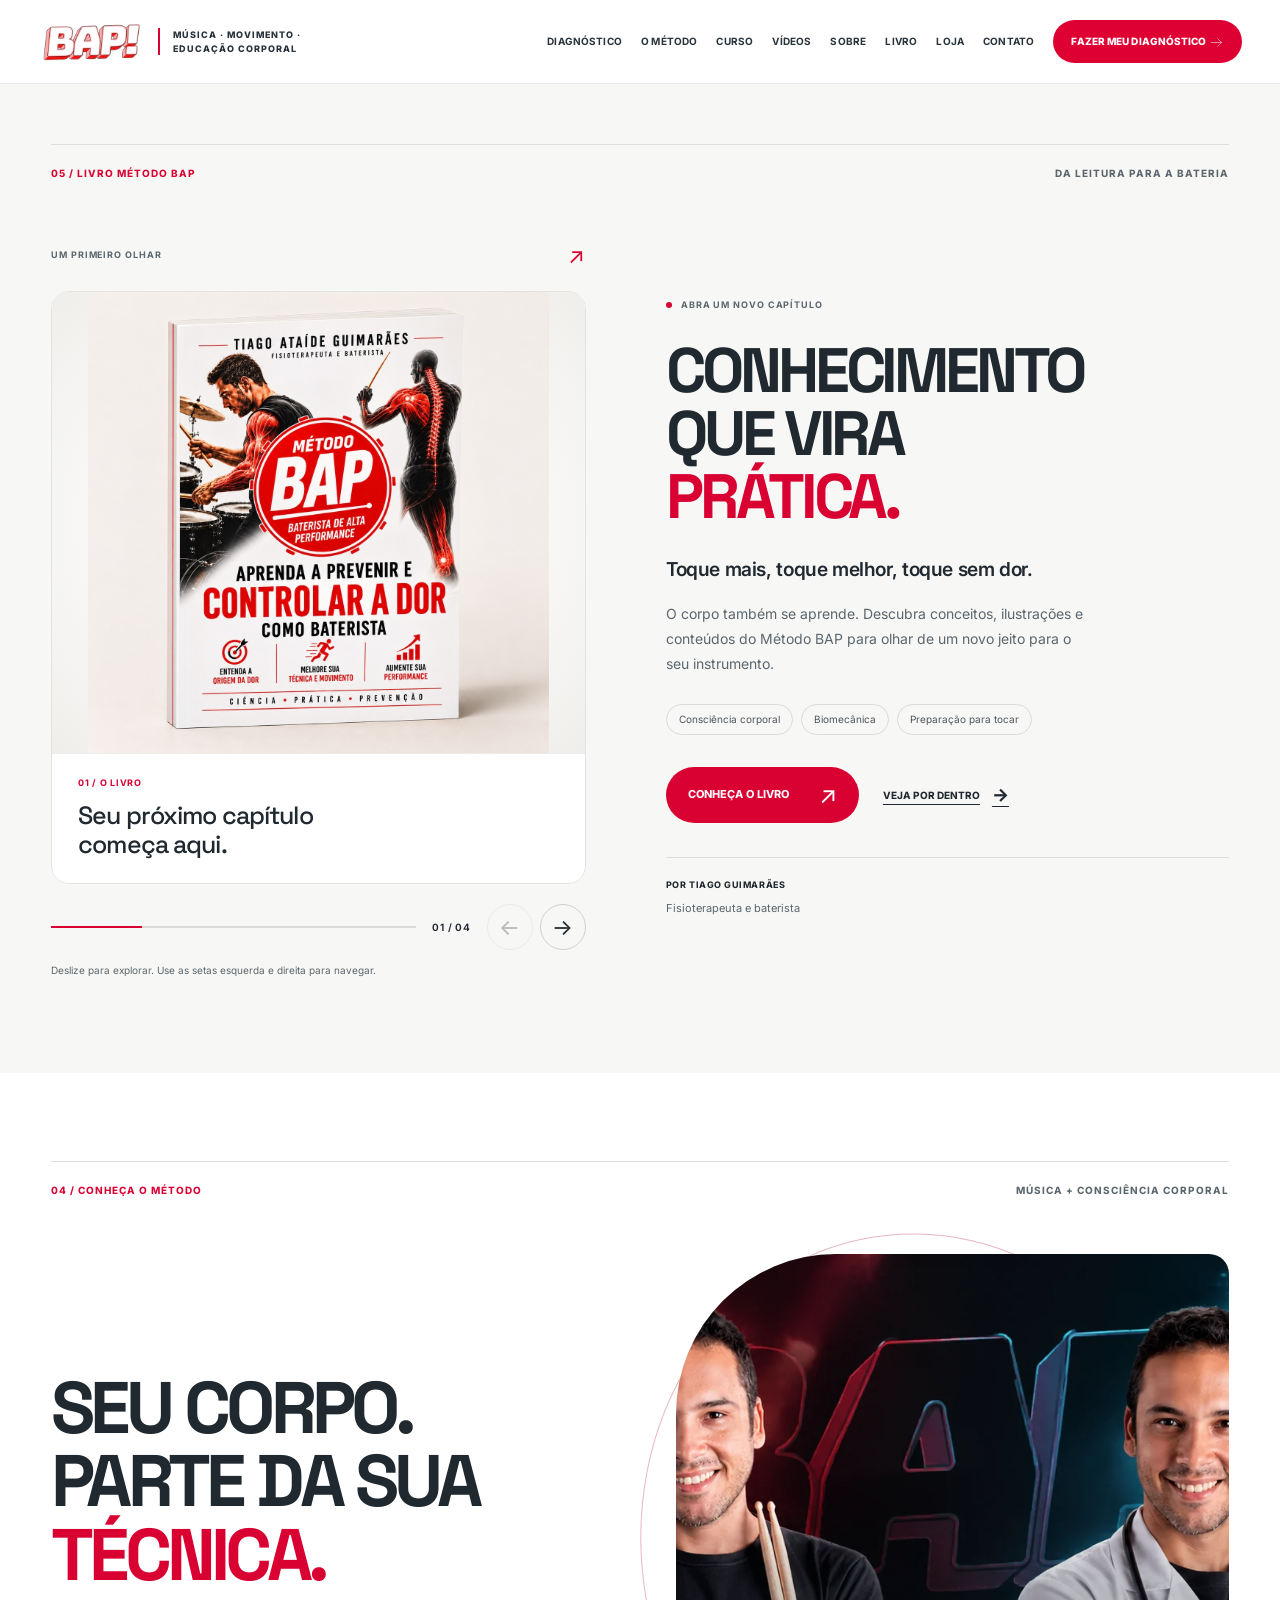
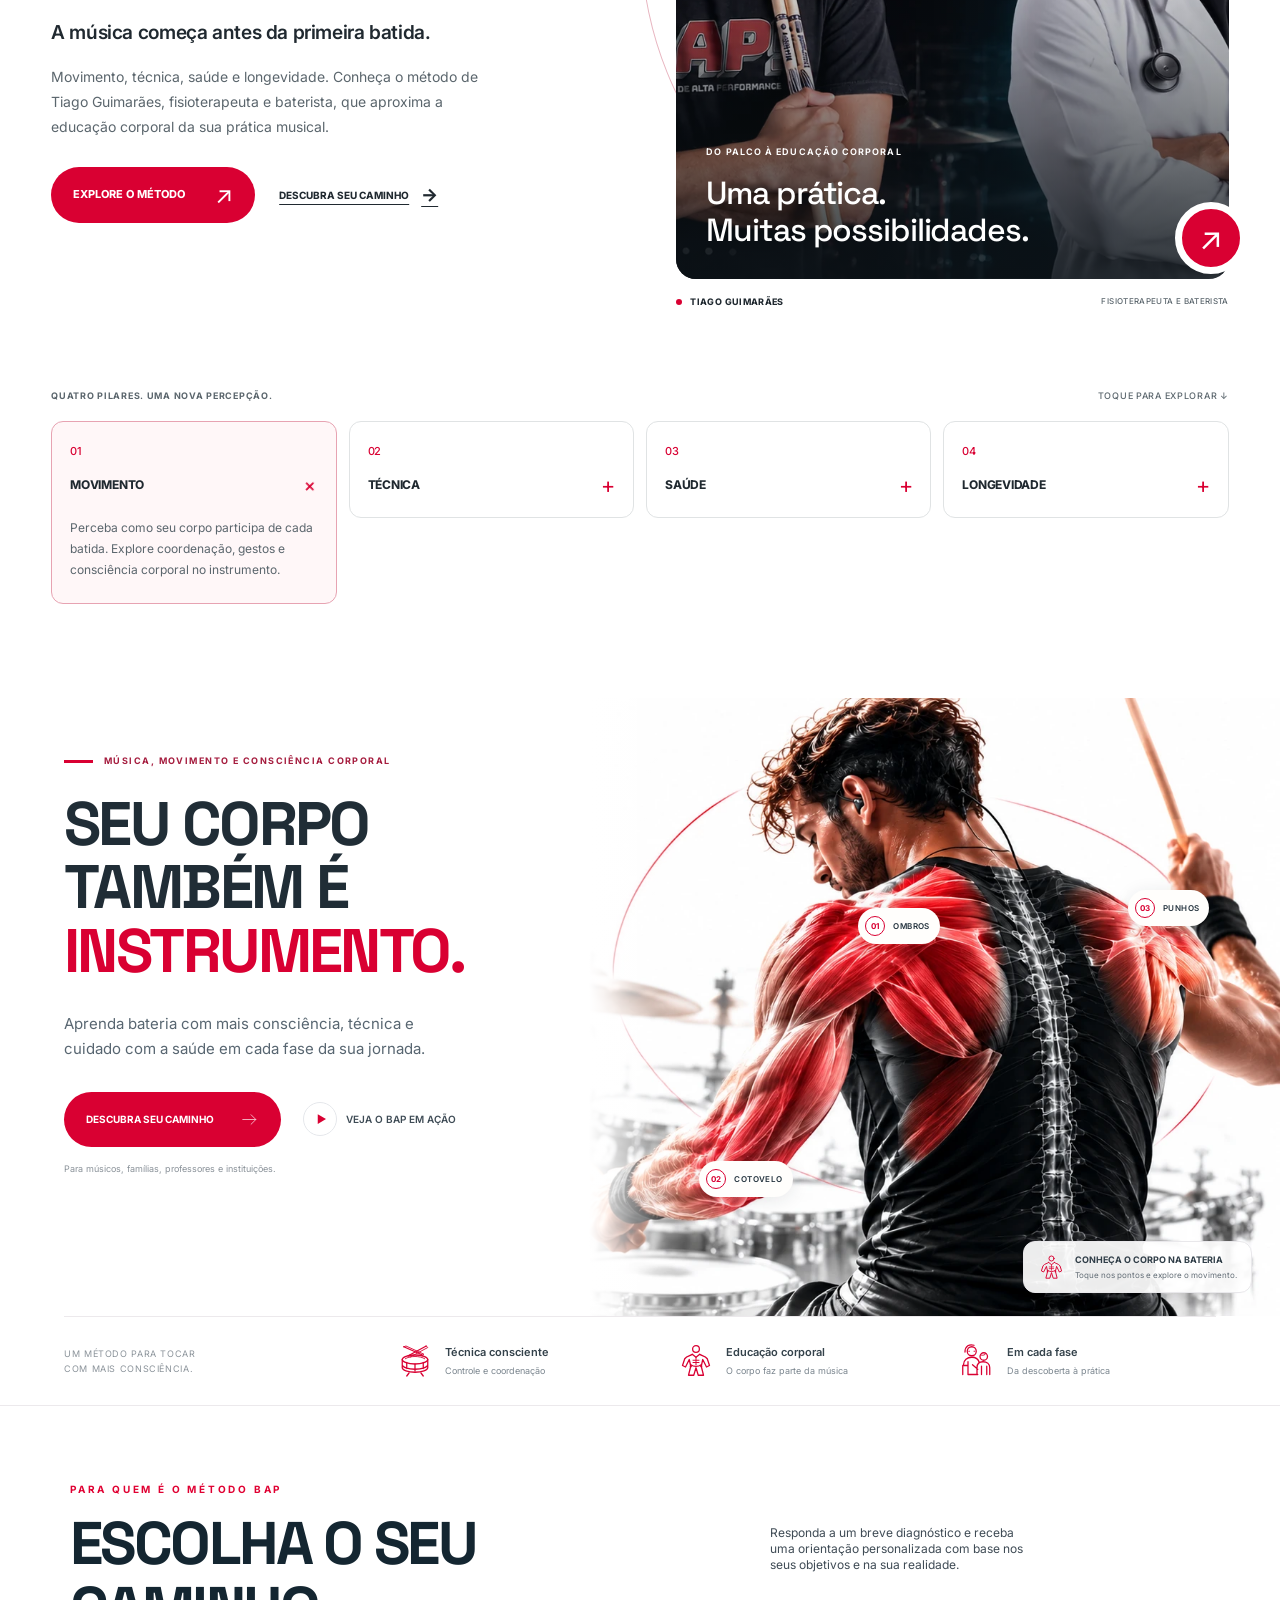
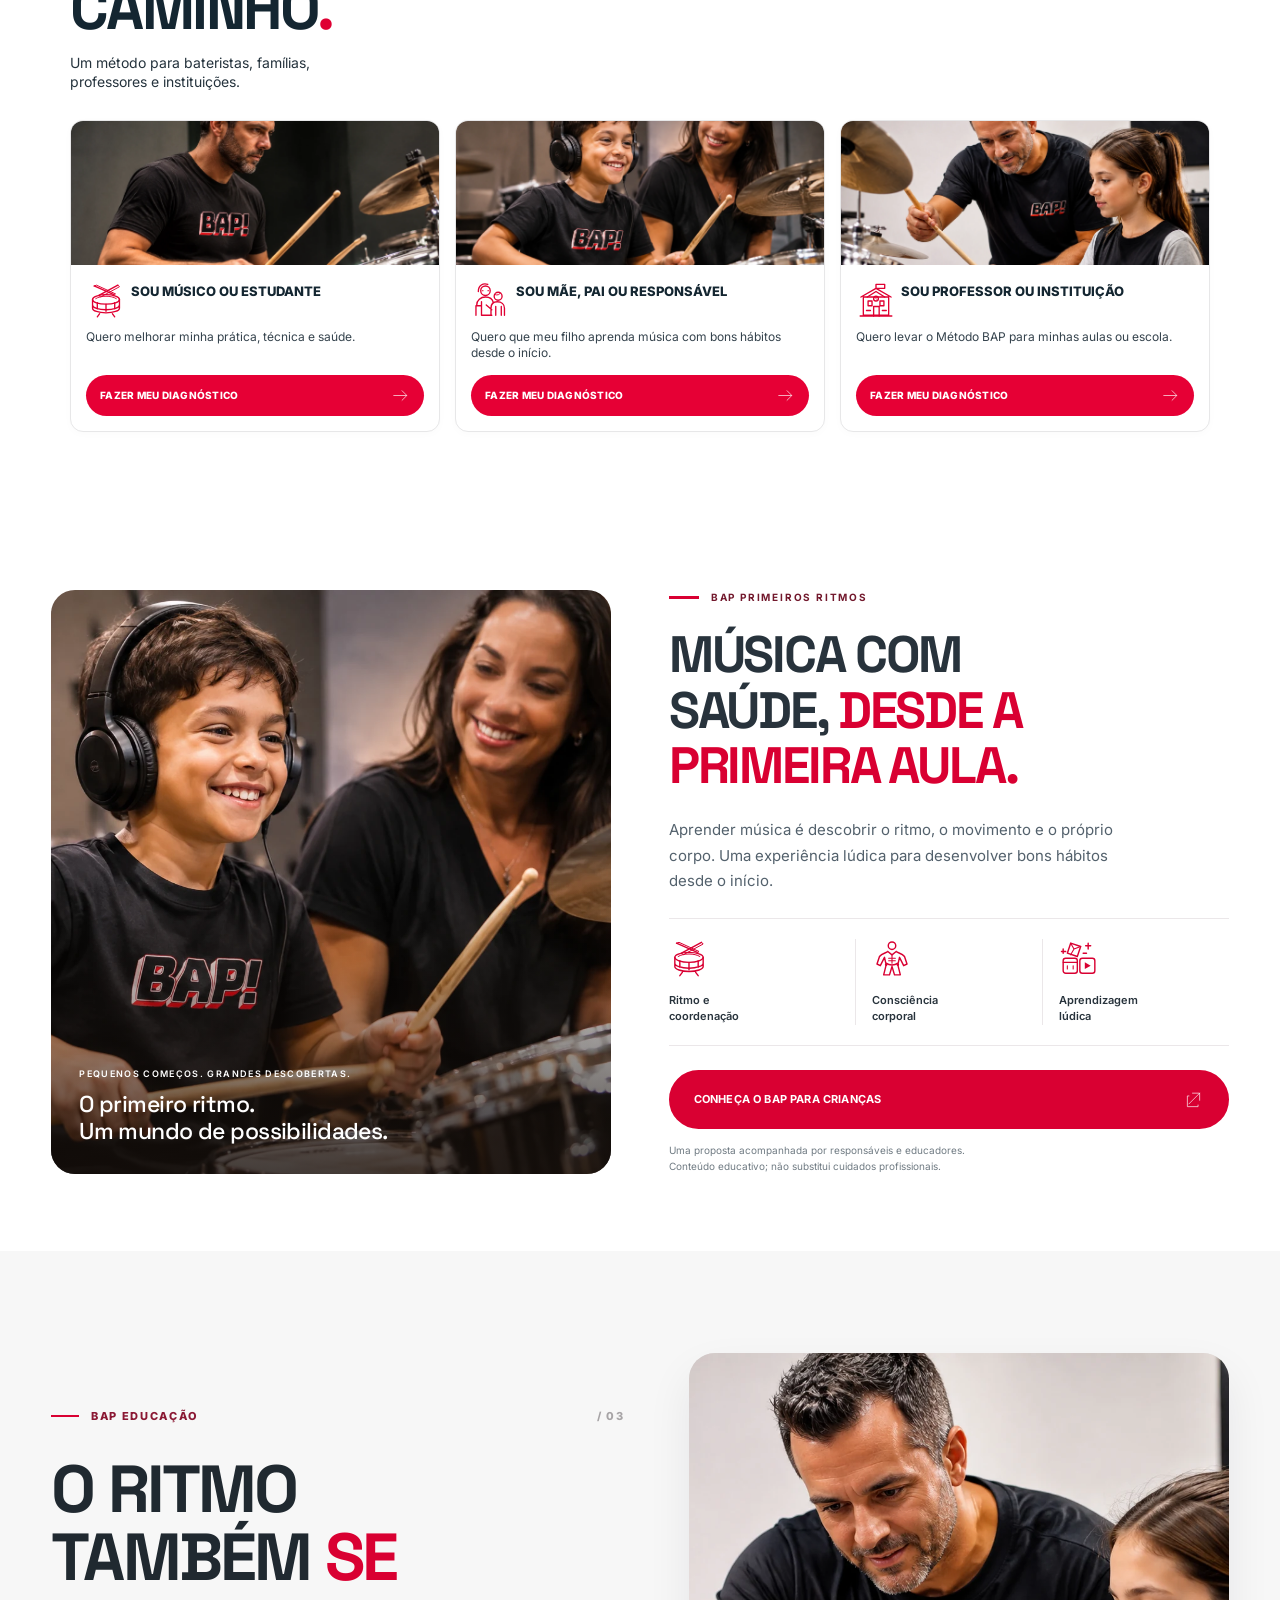
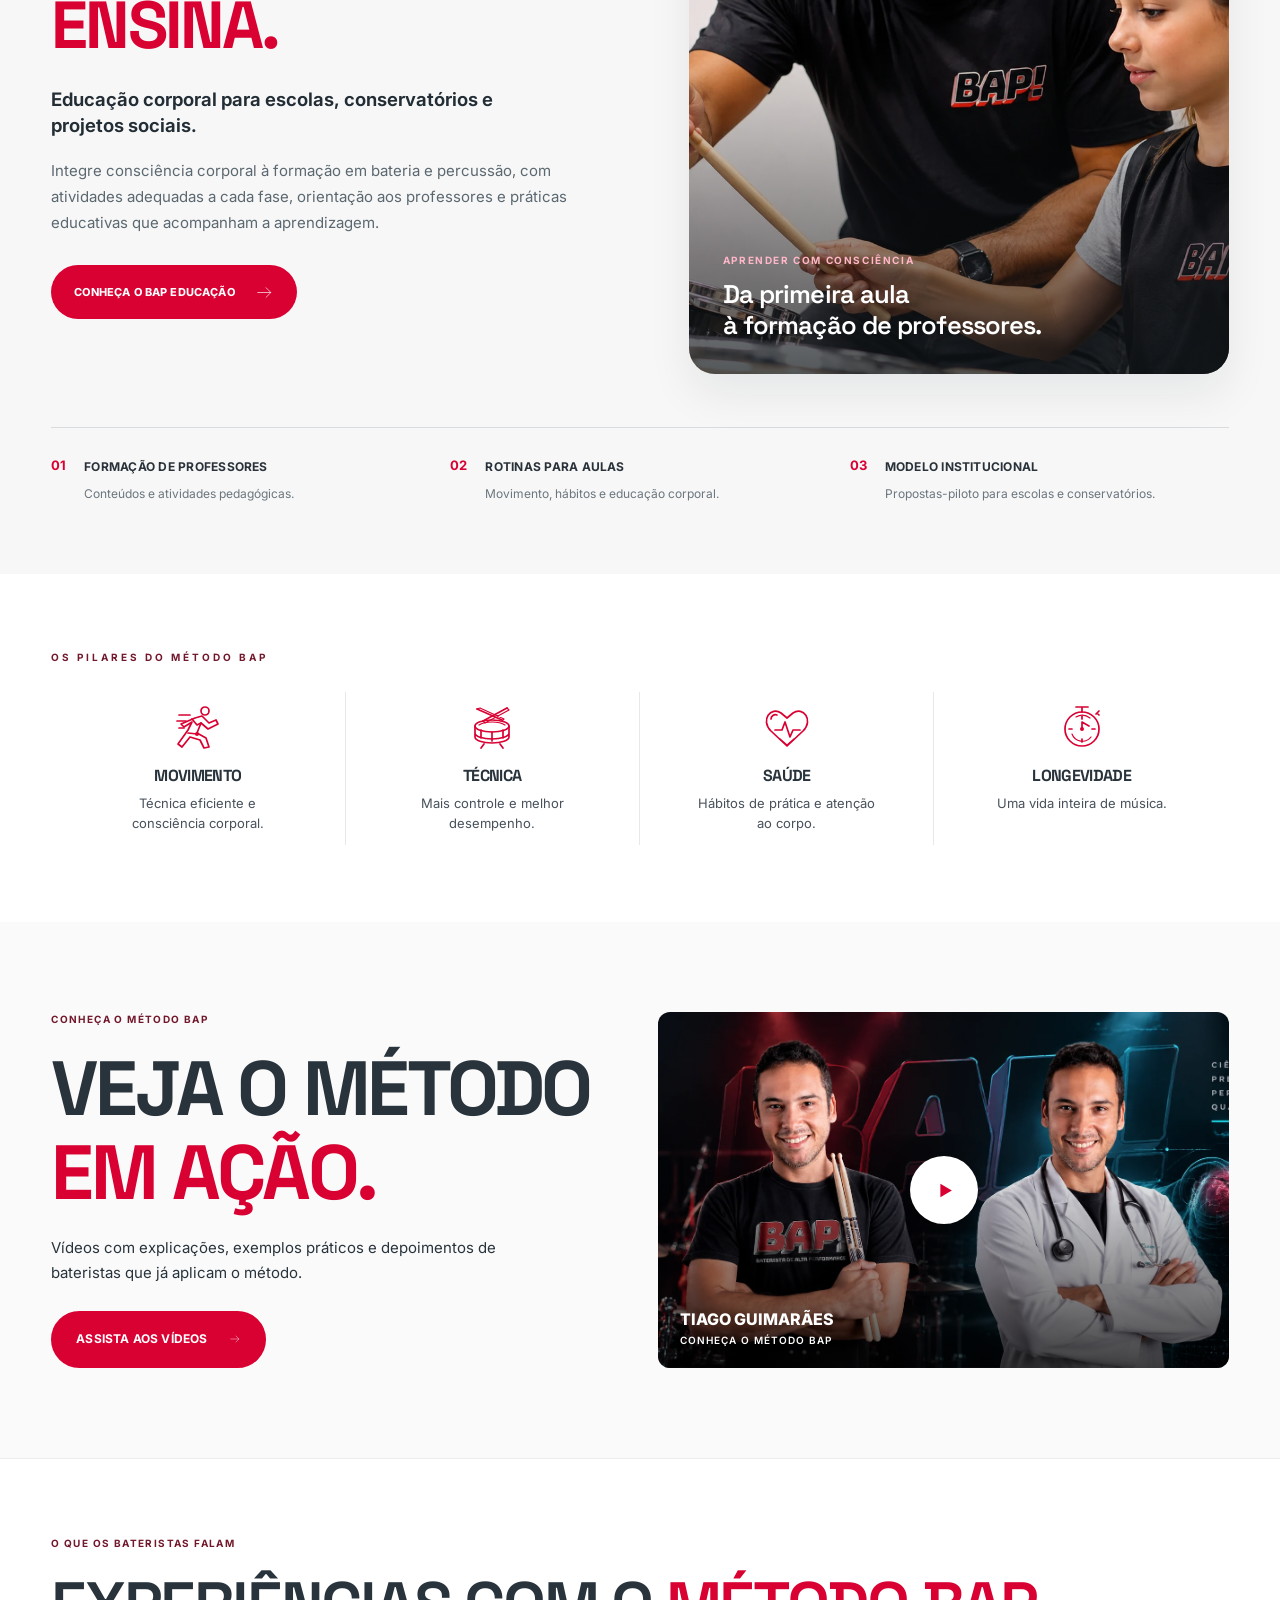
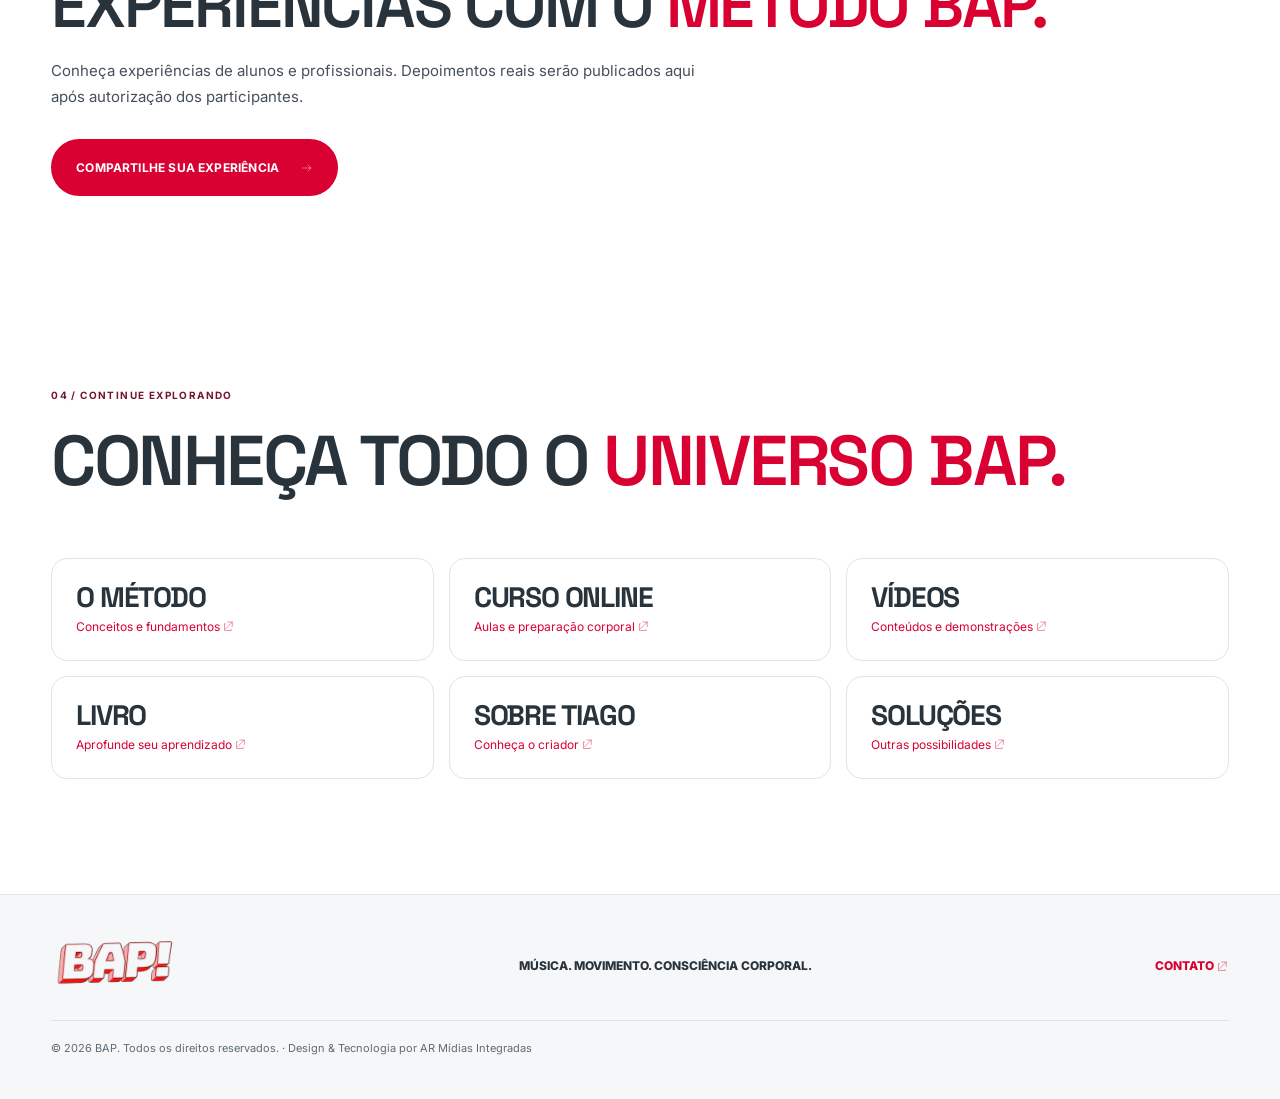
==== commit 5c1487d1: "fix(home): apresenta Livro e Método como primeiras seções" ====
--- a/index.html
+++ b/index.html
@@ -1,51 +1,4 @@
-<!doctype html><html lang="pt-BR"><head><meta charset="UTF-8"><meta name="viewport" content="width=device-width, initial-scale=1"><meta name="theme-color" content="#ffffff"><meta name="description" content="Método BAP — música, movimento e educação corporal. Descubra o caminho para sua prática musical, seu filho ou sua instituição."><title>Descubra seu caminho | Método BAP</title><link rel="preconnect" href="https://fonts.googleapis.com"><link rel="preconnect" href="https://fonts.gstatic.com" crossorigin><link href="https://fonts.googleapis.com/css2?family=Space+Grotesk:wght@400;500;600;700&family=Inter:wght@400;500;600;700;800&display=swap" rel="stylesheet"><link rel="stylesheet" href="funil.css"><link rel="stylesheet" href="bap-typography.css"><link rel="stylesheet" href="bap-icons.css"><link rel="stylesheet" href="bap-hero.css"><link rel="stylesheet" href="home-editorial.css?v=20261119-cover1"></head><body id="top"><header class="topbar"><a class="brand" href="index.html" aria-label="Método BAP, início"><img src="assets/LogoRed1.avif" alt="BAP"><span>MÚSICA · MOVIMENTO · EDUCAÇÃO CORPORAL</span></a><button type="button" class="menu-toggle" aria-controls="main-nav" aria-expanded="false">MENU <span><svg class="bap-icon" viewBox="0 0 48 48" aria-hidden="true" focusable="false"><use href="assets/bap-icons.svg#menu"></use></svg></span></button><nav id="main-nav" aria-label="Navegação principal"><a href="#avaliacao">DIAGNÓSTICO</a><a href="metodo.html">O MÉTODO</a><a href="curso.html">CURSO</a><a href="videos.html">VÍDEOS</a><a href="sobre-o-autor.html">SOBRE</a><a href="livro.html">LIVRO</a><a href="loja.html">LOJA</a><a href="contato.html">CONTATO</a><a class="nav-cta" href="#avaliacao">FAZER MEU DIAGNÓSTICO <svg class="bap-icon" viewBox="0 0 48 48" aria-hidden="true" focusable="false"><use href="assets/bap-icons.svg#seta"></use></svg></a></nav></header><main><section class="bap-hero-new" aria-labelledby="bap-hero-title"><div class="bh-copy"><p class="bh-eyebrow">MÚSICA, MOVIMENTO E CONSCIÊNCIA CORPORAL</p><h1 id="bap-hero-title">SEU CORPO<br>TAMBÉM É<br><em>INSTRUMENTO.</em></h1><p class="bh-lead">Aprenda bateria com mais consciência, técnica e cuidado com a saúde em cada fase da sua jornada.</p><div class="bh-actions"><a class="bh-primary" href="#avaliacao">DESCUBRA SEU CAMINHO <svg viewBox="0 0 48 48" aria-hidden="true"><use href="assets/bap-icons.svg#seta"></use></svg></a><a class="bh-watch" href="videos.html"><span><svg viewBox="0 0 48 48" aria-hidden="true"><use href="assets/bap-icons.svg#play"></use></svg></span>VEJA O BAP EM AÇÃO</a></div><p class="bh-subline">Para músicos, famílias, professores e instituições.</p></div><div class="bh-visual"><img width="966" height="862" fetchpriority="high" src="assets/bap-hero-branco-foto.webp" alt="Baterista com representação dos músculos e da coluna"><div class="bh-map"><button class="bh-point shoulder" data-region="Ombros" type="button" aria-expanded="false" aria-controls="bap-region-panel"><i>01</i> OMBROS</button><button class="bh-point elbow" data-region="Cotovelo" type="button" aria-expanded="false" aria-controls="bap-region-panel"><i>02</i> COTOVELO</button><button class="bh-point wrist" data-region="Punhos" type="button" aria-expanded="false" aria-controls="bap-region-panel"><i>03</i> PUNHOS</button></div><div class="bh-visual-note"><svg viewBox="0 0 48 48" aria-hidden="true"><use href="assets/bap-icons.svg#corpo"></use></svg><div><strong>CONHEÇA O CORPO NA BATERIA</strong>Toque nos pontos e explore o movimento.</div></div><aside id="bap-region-panel" class="bap-region-panel" aria-live="polite" hidden><button class="bap-region-close" type="button" aria-label="Fechar informação"><svg class="bap-icon" viewBox="0 0 48 48" aria-hidden="true" focusable="false"><use href="assets/bap-icons.svg#fechar"></use></svg></button><small>CONSCIÊNCIA CORPORAL</small><strong class="bap-region-title"></strong><p class="bap-region-description"></p><button class="bap-region-assessment" type="button">EXPLORAR MINHA DIFICULDADE <span aria-hidden="true"><svg class="bap-icon" viewBox="0 0 48 48" aria-hidden="true" focusable="false"><use href="assets/bap-icons.svg#seta"></use></svg></span></button><a href="metodo.html">CONHEÇA O MÉTODO <span aria-hidden="true"><svg class="bap-icon" viewBox="0 0 48 48" aria-hidden="true" focusable="false"><use href="assets/bap-icons.svg#externo"></use></svg></span></a></aside></div><div class="bh-ribbon"><div class="bh-intro">UM MÉTODO PARA TOCAR<br>COM MAIS CONSCIÊNCIA.</div><div class="bh-feature"><svg viewBox="0 0 48 48" aria-hidden="true"><use href="assets/bap-icons.svg#ritmo"></use></svg><div><strong>Técnica consciente</strong><small>Controle e coordenação</small></div></div><div class="bh-feature"><svg viewBox="0 0 48 48" aria-hidden="true"><use href="assets/bap-icons.svg#corpo"></use></svg><div><strong>Educação corporal</strong><small>O corpo faz parte da música</small></div></div><div class="bh-feature"><svg viewBox="0 0 48 48" aria-hidden="true"><use href="assets/bap-icons.svg#familia"></use></svg><div><strong>Em cada fase</strong><small>Da descoberta à prática</small></div></div></div></section><section class="assessment assessment-editorial" id="avaliacao"><div class="shell"><div class="section-heading"><div><p class="eyebrow">PARA QUEM É O MÉTODO BAP</p><h2>ESCOLHA O SEU<br><span>CAMINHO<em>.</em></span></h2><p class="assessment-subtitle">Um método para bateristas, famílias,<br>professores e instituições.</p></div><div class="assessment-intro">Responda a um breve diagnóstico e receba<br>uma orientação personalizada com base nos<br>seus objetivos e na sua realidade.</div></div><div class="funnel" id="funnel"><div class="funnel-top"><div><span class="step-label" id="step-label">PASSO 01 / SELECIONE SEU PERFIL</span><div class="progress" aria-hidden="true"><span id="progress-bar" style="width:0%"></span></div></div><button type="button" id="restart" class="restart" hidden><svg class="bap-icon" viewBox="0 0 48 48" aria-hidden="true" focusable="false"><use href="assets/bap-icons.svg#reiniciar"></use></svg> RECOMEÇAR</button></div><div id="funnel-content"><h3>PARA QUEM VOCÊ PROCURA O MÉTODO BAP?</h3><p>Escolha a opção que melhor representa sua necessidade.</p><div class="profile-grid"><button class="profile" data-profile="musico"><span class="profile-symbol"><svg class="bap-icon" viewBox="0 0 48 48" aria-hidden="true" focusable="false"><use href="assets/bap-icons.svg#ritmo"></use></svg></span><strong>SOU MÚSICO OU ESTUDANTE</strong><span>Quero melhorar minha prática, técnica e saúde.</span><b>FAZER MEU DIAGNÓSTICO <svg class="bap-icon" viewBox="0 0 48 48" aria-hidden="true" focusable="false"><use href="assets/bap-icons.svg#seta"></use></svg></b></button><button class="profile" data-profile="familia"><span class="profile-symbol"><svg class="bap-icon" viewBox="0 0 48 48" aria-hidden="true" focusable="false"><use href="assets/bap-icons.svg#familia"></use></svg></span><strong>SOU MÃE, PAI OU RESPONSÁVEL</strong><span>Quero que meu filho aprenda música com bons hábitos desde o início.</span><b>FAZER MEU DIAGNÓSTICO <svg class="bap-icon" viewBox="0 0 48 48" aria-hidden="true" focusable="false"><use href="assets/bap-icons.svg#seta"></use></svg></b></button><button class="profile" data-profile="escola"><span class="profile-symbol"><svg class="bap-icon" viewBox="0 0 48 48" aria-hidden="true" focusable="false"><use href="assets/bap-icons.svg#escola"></use></svg></span><strong>SOU PROFESSOR OU INSTITUIÇÃO</strong><span>Quero levar o Método BAP para minhas aulas ou escola.</span><b>FAZER MEU DIAGNÓSTICO <svg class="bap-icon" viewBox="0 0 48 48" aria-hidden="true" focusable="false"><use href="assets/bap-icons.svg#seta"></use></svg></b></button></div></div><div class="funnel-controls"><button id="back" type="button" hidden><svg class="bap-icon" viewBox="0 0 48 48" aria-hidden="true" focusable="false"><use href="assets/bap-icons.svg#voltar"></use></svg> VOLTAR</button><span id="privacy-note">As respostas permanecem nesta página. Não solicitamos dados de saúde identificáveis.</span></div></div></div></section><section class="early bap-early-refined" id="primeiros-ritmos" aria-labelledby="early-title"><div class="shell early-grid"><div class="early-heading"><p class="eyebrow">BAP PRIMEIROS RITMOS</p><h2 id="early-title">MÚSICA COM<br>SAÚDE, <em>DESDE A<br>PRIMEIRA AULA.</em></h2></div><figure class="early-image"><img src="assets/bap-card-familia.webp" alt="Criança explorando a bateria acompanhada por uma adulta" loading="lazy"><figcaption><span>PEQUENOS COMEÇOS. GRANDES DESCOBERTAS.</span>O primeiro ritmo.<br>Um mundo de possibilidades.</figcaption></figure><div class="early-content"><p class="early-intro">Aprender música é descobrir o ritmo, o movimento e o próprio corpo. Uma experiência lúdica para desenvolver bons hábitos desde o início.</p><div class="early-benefits" aria-label="Descobertas na aprendizagem"><div class="early-benefit"><svg class="bap-icon" viewBox="0 0 48 48" aria-hidden="true" focusable="false"><use href="assets/bap-icons.svg#ritmo"></use></svg><strong>Ritmo e<br>coordenação</strong></div><div class="early-benefit"><svg class="bap-icon" viewBox="0 0 48 48" aria-hidden="true" focusable="false"><use href="assets/bap-icons.svg#corpo"></use></svg><strong>Consciência<br>corporal</strong></div><div class="early-benefit"><svg class="bap-icon" viewBox="0 0 48 48" aria-hidden="true" focusable="false"><use href="assets/bap-icons.svg#ludico"></use></svg><strong>Aprendizagem<br>lúdica</strong></div></div><a class="btn primary early-cta" href="#avaliacao" data-choose="familia">CONHEÇA O BAP PARA CRIANÇAS <svg class="bap-icon" viewBox="0 0 48 48" aria-hidden="true" focusable="false"><use href="assets/bap-icons.svg#externo"></use></svg></a><p class="early-note">Uma proposta acompanhada por responsáveis e educadores.<br>Conteúdo educativo; não substitui cuidados profissionais.</p></div></div></section><section class="schools school-redesign" id="escolas" aria-labelledby="schools-title">
-<div class="shell">
-  <div class="school-redesign-grid">
-    <div class="school-redesign-copy">
-      <p class="eyebrow"><span class="school-redesign-line" aria-hidden="true"></span>BAP EDUCAÇÃO <span class="school-redesign-index">/ 03</span></p>
-      <h2 id="schools-title">O RITMO<br>TAMBÉM <em>SE<br>ENSINA.</em></h2>
-      <p class="school-redesign-lead">Educação corporal para escolas, conservatórios e projetos sociais.</p>
-      <p class="school-redesign-description">Integre consciência corporal à formação em bateria e percussão, com atividades adequadas a cada fase, orientação aos professores e práticas educativas que acompanham a aprendizagem.</p>
-      <a class="btn primary school-redesign-cta" href="#avaliacao" data-choose="escola">CONHEÇA O BAP EDUCAÇÃO <svg class="bap-icon" viewBox="0 0 48 48" aria-hidden="true" focusable="false"><use href="assets/bap-icons.svg#seta"></use></svg></a>
-    </div>
-    <figure class="school-redesign-visual">
-      <img src="assets/bap-card-professor.webp" alt="Professor do Método BAP orienta uma estudante em sua prática de bateria" loading="lazy" width="900" height="780">
-      <figcaption><span>APRENDER COM CONSCIÊNCIA</span><strong>Da primeira aula<br>à formação de professores.</strong></figcaption>
-    </figure>
-  </div>
-  <div class="school-redesign-benefits" aria-label="Frentes do BAP Educação">
-    <div><span class="school-benefit-number">01</span><div><strong>FORMAÇÃO DE PROFESSORES</strong><p>Conteúdos e atividades pedagógicas.</p></div></div>
-    <div><span class="school-benefit-number">02</span><div><strong>ROTINAS PARA AULAS</strong><p>Movimento, hábitos e educação corporal.</p></div></div>
-    <div><span class="school-benefit-number">03</span><div><strong>MODELO INSTITUCIONAL</strong><p>Propostas-piloto para escolas e conservatórios.</p></div></div>
-  </div>
-</div></section>
-<section class="be-editorial be-method" id="conheca-metodo" aria-labelledby="home-method-title">
-  <div class="shell">
-    <div class="be-section-label"><span>04 / CONHEÇA O MÉTODO</span><span>MÚSICA + CONSCIÊNCIA CORPORAL</span></div>
-    <div class="be-method-grid">
-      <div class="be-copy be-reveal">
-        <h2 id="home-method-title">SEU CORPO.<br>PARTE DA SUA<br><em>TÉCNICA.</em></h2>
-        <p class="be-lead">A música começa antes da primeira batida.</p>
-        <p class="be-description">Movimento, técnica, saúde e longevidade. Conheça o método de Tiago Guimarães, fisioterapeuta e baterista, que aproxima a educação corporal da sua prática musical.</p>
-        <div class="be-actions"><a class="be-primary" href="metodo.html">EXPLORE O MÉTODO <span aria-hidden="true">↗</span></a><a class="be-secondary" href="#avaliacao">DESCUBRA SEU CAMINHO <span aria-hidden="true">→</span></a></div>
-      </div>
-      <div class="be-method-art be-reveal">
-        <span class="be-orbit" aria-hidden="true"></span>
-        <figure class="be-portrait"><img src="assets/desktop/tiago-banner.webp" alt="Tiago Guimarães, baterista e fisioterapeuta, apresenta o Método BAP" width="960" height="800" loading="lazy" decoding="async"><figcaption><span>DO PALCO À EDUCAÇÃO CORPORAL</span><strong>Uma prática.<br>Muitas possibilidades.</strong></figcaption></figure>
-        <a class="be-image-link" href="metodo.html" aria-label="Conheça os fundamentos do Método BAP"><span aria-hidden="true">↗</span></a>
-        <div class="be-photo-note"><span class="be-dot" aria-hidden="true"></span> TIAGO GUIMARÃES <span>FISIOTERAPEUTA E BATERISTA</span></div>
-      </div>
-    </div>
-    <div class="be-pillars-heading"><span>QUATRO PILARES. UMA NOVA PERCEPÇÃO.</span><span>TOQUE PARA EXPLORAR <span aria-hidden="true">↓</span></span></div>
-    <div class="be-pillars">
-      <details class="be-pillar" open><summary><span class="be-number">01</span><span>MOVIMENTO</span><span class="be-plus" aria-hidden="true">+</span></summary><p>Perceba como seu corpo participa de cada batida. Explore coordenação, gestos e consciência corporal no instrumento.</p></details>
-      <details class="be-pillar"><summary><span class="be-number">02</span><span>TÉCNICA</span><span class="be-plus" aria-hidden="true">+</span></summary><p>Observe seus movimentos e a organização da bateria para construir uma execução mais consciente e eficiente.</p></details>
-      <details class="be-pillar"><summary><span class="be-number">03</span><span>SAÚDE</span><span class="be-plus" aria-hidden="true">+</span></summary><p>Inclua preparação, pausas e atenção aos sinais do corpo na sua rotina de estudo, ensaios e apresentações.</p></details>
-      <details class="be-pillar"><summary><span class="be-number">04</span><span>LONGEVIDADE</span><span class="be-plus" aria-hidden="true">+</span></summary><p>Construa hábitos que acompanhem sua evolução musical. O cuidado com o corpo também faz parte de continuar tocando.</p></details>
-    </div>
-  </div>
-</section>
-<section class="be-editorial be-book" id="conheca-livro" aria-labelledby="home-book-title">
+<!doctype html><html lang="pt-BR"><head><meta charset="UTF-8"><meta name="viewport" content="width=device-width, initial-scale=1"><meta name="theme-color" content="#ffffff"><meta name="description" content="Método BAP — música, movimento e educação corporal. Descubra o caminho para sua prática musical, seu filho ou sua instituição."><title>Descubra seu caminho | Método BAP</title><link rel="preconnect" href="https://fonts.googleapis.com"><link rel="preconnect" href="https://fonts.gstatic.com" crossorigin><link href="https://fonts.googleapis.com/css2?family=Space+Grotesk:wght@400;500;600;700&family=Inter:wght@400;500;600;700;800&display=swap" rel="stylesheet"><link rel="stylesheet" href="funil.css"><link rel="stylesheet" href="bap-typography.css"><link rel="stylesheet" href="bap-icons.css"><link rel="stylesheet" href="bap-hero.css"><link rel="stylesheet" href="home-editorial.css?v=20261119-cover1"></head><body id="top"><header class="topbar"><a class="brand" href="index.html" aria-label="Método BAP, início"><img src="assets/LogoRed1.avif" alt="BAP"><span>MÚSICA · MOVIMENTO · EDUCAÇÃO CORPORAL</span></a><button type="button" class="menu-toggle" aria-controls="main-nav" aria-expanded="false">MENU <span><svg class="bap-icon" viewBox="0 0 48 48" aria-hidden="true" focusable="false"><use href="assets/bap-icons.svg#menu"></use></svg></span></button><nav id="main-nav" aria-label="Navegação principal"><a href="#avaliacao">DIAGNÓSTICO</a><a href="metodo.html">O MÉTODO</a><a href="curso.html">CURSO</a><a href="videos.html">VÍDEOS</a><a href="sobre-o-autor.html">SOBRE</a><a href="livro.html">LIVRO</a><a href="loja.html">LOJA</a><a href="contato.html">CONTATO</a><a class="nav-cta" href="#avaliacao">FAZER MEU DIAGNÓSTICO <svg class="bap-icon" viewBox="0 0 48 48" aria-hidden="true" focusable="false"><use href="assets/bap-icons.svg#seta"></use></svg></a></nav></header><main><section class="be-editorial be-book" id="conheca-livro" aria-labelledby="home-book-title">
   <div class="shell">
     <div class="be-section-label"><span>05 / LIVRO MÉTODO BAP</span><span>DA LEITURA PARA A BATERIA</span></div>
     <div class="be-book-grid">
@@ -71,7 +24,54 @@
       </div>
     </div>
   </div>
-</section>
+</section><section class="be-editorial be-method" id="conheca-metodo" aria-labelledby="home-method-title">
+  <div class="shell">
+    <div class="be-section-label"><span>04 / CONHEÇA O MÉTODO</span><span>MÚSICA + CONSCIÊNCIA CORPORAL</span></div>
+    <div class="be-method-grid">
+      <div class="be-copy be-reveal">
+        <h2 id="home-method-title">SEU CORPO.<br>PARTE DA SUA<br><em>TÉCNICA.</em></h2>
+        <p class="be-lead">A música começa antes da primeira batida.</p>
+        <p class="be-description">Movimento, técnica, saúde e longevidade. Conheça o método de Tiago Guimarães, fisioterapeuta e baterista, que aproxima a educação corporal da sua prática musical.</p>
+        <div class="be-actions"><a class="be-primary" href="metodo.html">EXPLORE O MÉTODO <span aria-hidden="true">↗</span></a><a class="be-secondary" href="#avaliacao">DESCUBRA SEU CAMINHO <span aria-hidden="true">→</span></a></div>
+      </div>
+      <div class="be-method-art be-reveal">
+        <span class="be-orbit" aria-hidden="true"></span>
+        <figure class="be-portrait"><img src="assets/desktop/tiago-banner.webp" alt="Tiago Guimarães, baterista e fisioterapeuta, apresenta o Método BAP" width="960" height="800" loading="lazy" decoding="async"><figcaption><span>DO PALCO À EDUCAÇÃO CORPORAL</span><strong>Uma prática.<br>Muitas possibilidades.</strong></figcaption></figure>
+        <a class="be-image-link" href="metodo.html" aria-label="Conheça os fundamentos do Método BAP"><span aria-hidden="true">↗</span></a>
+        <div class="be-photo-note"><span class="be-dot" aria-hidden="true"></span> TIAGO GUIMARÃES <span>FISIOTERAPEUTA E BATERISTA</span></div>
+      </div>
+    </div>
+    <div class="be-pillars-heading"><span>QUATRO PILARES. UMA NOVA PERCEPÇÃO.</span><span>TOQUE PARA EXPLORAR <span aria-hidden="true">↓</span></span></div>
+    <div class="be-pillars">
+      <details class="be-pillar" open><summary><span class="be-number">01</span><span>MOVIMENTO</span><span class="be-plus" aria-hidden="true">+</span></summary><p>Perceba como seu corpo participa de cada batida. Explore coordenação, gestos e consciência corporal no instrumento.</p></details>
+      <details class="be-pillar"><summary><span class="be-number">02</span><span>TÉCNICA</span><span class="be-plus" aria-hidden="true">+</span></summary><p>Observe seus movimentos e a organização da bateria para construir uma execução mais consciente e eficiente.</p></details>
+      <details class="be-pillar"><summary><span class="be-number">03</span><span>SAÚDE</span><span class="be-plus" aria-hidden="true">+</span></summary><p>Inclua preparação, pausas e atenção aos sinais do corpo na sua rotina de estudo, ensaios e apresentações.</p></details>
+      <details class="be-pillar"><summary><span class="be-number">04</span><span>LONGEVIDADE</span><span class="be-plus" aria-hidden="true">+</span></summary><p>Construa hábitos que acompanhem sua evolução musical. O cuidado com o corpo também faz parte de continuar tocando.</p></details>
+    </div>
+  </div>
+</section><section class="bap-hero-new" aria-labelledby="bap-hero-title"><div class="bh-copy"><p class="bh-eyebrow">MÚSICA, MOVIMENTO E CONSCIÊNCIA CORPORAL</p><h1 id="bap-hero-title">SEU CORPO<br>TAMBÉM É<br><em>INSTRUMENTO.</em></h1><p class="bh-lead">Aprenda bateria com mais consciência, técnica e cuidado com a saúde em cada fase da sua jornada.</p><div class="bh-actions"><a class="bh-primary" href="#avaliacao">DESCUBRA SEU CAMINHO <svg viewBox="0 0 48 48" aria-hidden="true"><use href="assets/bap-icons.svg#seta"></use></svg></a><a class="bh-watch" href="videos.html"><span><svg viewBox="0 0 48 48" aria-hidden="true"><use href="assets/bap-icons.svg#play"></use></svg></span>VEJA O BAP EM AÇÃO</a></div><p class="bh-subline">Para músicos, famílias, professores e instituições.</p></div><div class="bh-visual"><img width="966" height="862" fetchpriority="high" src="assets/bap-hero-branco-foto.webp" alt="Baterista com representação dos músculos e da coluna"><div class="bh-map"><button class="bh-point shoulder" data-region="Ombros" type="button" aria-expanded="false" aria-controls="bap-region-panel"><i>01</i> OMBROS</button><button class="bh-point elbow" data-region="Cotovelo" type="button" aria-expanded="false" aria-controls="bap-region-panel"><i>02</i> COTOVELO</button><button class="bh-point wrist" data-region="Punhos" type="button" aria-expanded="false" aria-controls="bap-region-panel"><i>03</i> PUNHOS</button></div><div class="bh-visual-note"><svg viewBox="0 0 48 48" aria-hidden="true"><use href="assets/bap-icons.svg#corpo"></use></svg><div><strong>CONHEÇA O CORPO NA BATERIA</strong>Toque nos pontos e explore o movimento.</div></div><aside id="bap-region-panel" class="bap-region-panel" aria-live="polite" hidden><button class="bap-region-close" type="button" aria-label="Fechar informação"><svg class="bap-icon" viewBox="0 0 48 48" aria-hidden="true" focusable="false"><use href="assets/bap-icons.svg#fechar"></use></svg></button><small>CONSCIÊNCIA CORPORAL</small><strong class="bap-region-title"></strong><p class="bap-region-description"></p><button class="bap-region-assessment" type="button">EXPLORAR MINHA DIFICULDADE <span aria-hidden="true"><svg class="bap-icon" viewBox="0 0 48 48" aria-hidden="true" focusable="false"><use href="assets/bap-icons.svg#seta"></use></svg></span></button><a href="metodo.html">CONHEÇA O MÉTODO <span aria-hidden="true"><svg class="bap-icon" viewBox="0 0 48 48" aria-hidden="true" focusable="false"><use href="assets/bap-icons.svg#externo"></use></svg></span></a></aside></div><div class="bh-ribbon"><div class="bh-intro">UM MÉTODO PARA TOCAR<br>COM MAIS CONSCIÊNCIA.</div><div class="bh-feature"><svg viewBox="0 0 48 48" aria-hidden="true"><use href="assets/bap-icons.svg#ritmo"></use></svg><div><strong>Técnica consciente</strong><small>Controle e coordenação</small></div></div><div class="bh-feature"><svg viewBox="0 0 48 48" aria-hidden="true"><use href="assets/bap-icons.svg#corpo"></use></svg><div><strong>Educação corporal</strong><small>O corpo faz parte da música</small></div></div><div class="bh-feature"><svg viewBox="0 0 48 48" aria-hidden="true"><use href="assets/bap-icons.svg#familia"></use></svg><div><strong>Em cada fase</strong><small>Da descoberta à prática</small></div></div></div></section><section class="assessment assessment-editorial" id="avaliacao"><div class="shell"><div class="section-heading"><div><p class="eyebrow">PARA QUEM É O MÉTODO BAP</p><h2>ESCOLHA O SEU<br><span>CAMINHO<em>.</em></span></h2><p class="assessment-subtitle">Um método para bateristas, famílias,<br>professores e instituições.</p></div><div class="assessment-intro">Responda a um breve diagnóstico e receba<br>uma orientação personalizada com base nos<br>seus objetivos e na sua realidade.</div></div><div class="funnel" id="funnel"><div class="funnel-top"><div><span class="step-label" id="step-label">PASSO 01 / SELECIONE SEU PERFIL</span><div class="progress" aria-hidden="true"><span id="progress-bar" style="width:0%"></span></div></div><button type="button" id="restart" class="restart" hidden><svg class="bap-icon" viewBox="0 0 48 48" aria-hidden="true" focusable="false"><use href="assets/bap-icons.svg#reiniciar"></use></svg> RECOMEÇAR</button></div><div id="funnel-content"><h3>PARA QUEM VOCÊ PROCURA O MÉTODO BAP?</h3><p>Escolha a opção que melhor representa sua necessidade.</p><div class="profile-grid"><button class="profile" data-profile="musico"><span class="profile-symbol"><svg class="bap-icon" viewBox="0 0 48 48" aria-hidden="true" focusable="false"><use href="assets/bap-icons.svg#ritmo"></use></svg></span><strong>SOU MÚSICO OU ESTUDANTE</strong><span>Quero melhorar minha prática, técnica e saúde.</span><b>FAZER MEU DIAGNÓSTICO <svg class="bap-icon" viewBox="0 0 48 48" aria-hidden="true" focusable="false"><use href="assets/bap-icons.svg#seta"></use></svg></b></button><button class="profile" data-profile="familia"><span class="profile-symbol"><svg class="bap-icon" viewBox="0 0 48 48" aria-hidden="true" focusable="false"><use href="assets/bap-icons.svg#familia"></use></svg></span><strong>SOU MÃE, PAI OU RESPONSÁVEL</strong><span>Quero que meu filho aprenda música com bons hábitos desde o início.</span><b>FAZER MEU DIAGNÓSTICO <svg class="bap-icon" viewBox="0 0 48 48" aria-hidden="true" focusable="false"><use href="assets/bap-icons.svg#seta"></use></svg></b></button><button class="profile" data-profile="escola"><span class="profile-symbol"><svg class="bap-icon" viewBox="0 0 48 48" aria-hidden="true" focusable="false"><use href="assets/bap-icons.svg#escola"></use></svg></span><strong>SOU PROFESSOR OU INSTITUIÇÃO</strong><span>Quero levar o Método BAP para minhas aulas ou escola.</span><b>FAZER MEU DIAGNÓSTICO <svg class="bap-icon" viewBox="0 0 48 48" aria-hidden="true" focusable="false"><use href="assets/bap-icons.svg#seta"></use></svg></b></button></div></div><div class="funnel-controls"><button id="back" type="button" hidden><svg class="bap-icon" viewBox="0 0 48 48" aria-hidden="true" focusable="false"><use href="assets/bap-icons.svg#voltar"></use></svg> VOLTAR</button><span id="privacy-note">As respostas permanecem nesta página. Não solicitamos dados de saúde identificáveis.</span></div></div></div></section><section class="early bap-early-refined" id="primeiros-ritmos" aria-labelledby="early-title"><div class="shell early-grid"><div class="early-heading"><p class="eyebrow">BAP PRIMEIROS RITMOS</p><h2 id="early-title">MÚSICA COM<br>SAÚDE, <em>DESDE A<br>PRIMEIRA AULA.</em></h2></div><figure class="early-image"><img src="assets/bap-card-familia.webp" alt="Criança explorando a bateria acompanhada por uma adulta" loading="lazy"><figcaption><span>PEQUENOS COMEÇOS. GRANDES DESCOBERTAS.</span>O primeiro ritmo.<br>Um mundo de possibilidades.</figcaption></figure><div class="early-content"><p class="early-intro">Aprender música é descobrir o ritmo, o movimento e o próprio corpo. Uma experiência lúdica para desenvolver bons hábitos desde o início.</p><div class="early-benefits" aria-label="Descobertas na aprendizagem"><div class="early-benefit"><svg class="bap-icon" viewBox="0 0 48 48" aria-hidden="true" focusable="false"><use href="assets/bap-icons.svg#ritmo"></use></svg><strong>Ritmo e<br>coordenação</strong></div><div class="early-benefit"><svg class="bap-icon" viewBox="0 0 48 48" aria-hidden="true" focusable="false"><use href="assets/bap-icons.svg#corpo"></use></svg><strong>Consciência<br>corporal</strong></div><div class="early-benefit"><svg class="bap-icon" viewBox="0 0 48 48" aria-hidden="true" focusable="false"><use href="assets/bap-icons.svg#ludico"></use></svg><strong>Aprendizagem<br>lúdica</strong></div></div><a class="btn primary early-cta" href="#avaliacao" data-choose="familia">CONHEÇA O BAP PARA CRIANÇAS <svg class="bap-icon" viewBox="0 0 48 48" aria-hidden="true" focusable="false"><use href="assets/bap-icons.svg#externo"></use></svg></a><p class="early-note">Uma proposta acompanhada por responsáveis e educadores.<br>Conteúdo educativo; não substitui cuidados profissionais.</p></div></div></section><section class="schools school-redesign" id="escolas" aria-labelledby="schools-title">
+<div class="shell">
+  <div class="school-redesign-grid">
+    <div class="school-redesign-copy">
+      <p class="eyebrow"><span class="school-redesign-line" aria-hidden="true"></span>BAP EDUCAÇÃO <span class="school-redesign-index">/ 03</span></p>
+      <h2 id="schools-title">O RITMO<br>TAMBÉM <em>SE<br>ENSINA.</em></h2>
+      <p class="school-redesign-lead">Educação corporal para escolas, conservatórios e projetos sociais.</p>
+      <p class="school-redesign-description">Integre consciência corporal à formação em bateria e percussão, com atividades adequadas a cada fase, orientação aos professores e práticas educativas que acompanham a aprendizagem.</p>
+      <a class="btn primary school-redesign-cta" href="#avaliacao" data-choose="escola">CONHEÇA O BAP EDUCAÇÃO <svg class="bap-icon" viewBox="0 0 48 48" aria-hidden="true" focusable="false"><use href="assets/bap-icons.svg#seta"></use></svg></a>
+    </div>
+    <figure class="school-redesign-visual">
+      <img src="assets/bap-card-professor.webp" alt="Professor do Método BAP orienta uma estudante em sua prática de bateria" loading="lazy" width="900" height="780">
+      <figcaption><span>APRENDER COM CONSCIÊNCIA</span><strong>Da primeira aula<br>à formação de professores.</strong></figcaption>
+    </figure>
+  </div>
+  <div class="school-redesign-benefits" aria-label="Frentes do BAP Educação">
+    <div><span class="school-benefit-number">01</span><div><strong>FORMAÇÃO DE PROFESSORES</strong><p>Conteúdos e atividades pedagógicas.</p></div></div>
+    <div><span class="school-benefit-number">02</span><div><strong>ROTINAS PARA AULAS</strong><p>Movimento, hábitos e educação corporal.</p></div></div>
+    <div><span class="school-benefit-number">03</span><div><strong>MODELO INSTITUCIONAL</strong><p>Propostas-piloto para escolas e conservatórios.</p></div></div>
+  </div>
+</div></section>
+
+
 <section class="bap-pillars-reference" id="pilares"><div class="shell"><p class="eyebrow">OS PILARES DO MÉTODO BAP</p><div class="bap-pillars-grid"><div><span aria-hidden="true"><svg class="bap-icon" viewBox="0 0 48 48" aria-hidden="true" focusable="false"><use href="assets/bap-icons.svg#movimento"></use></svg></span><h3>MOVIMENTO</h3><p>Técnica eficiente e consciência corporal.</p></div><div><span aria-hidden="true"><svg class="bap-icon" viewBox="0 0 48 48" aria-hidden="true" focusable="false"><use href="assets/bap-icons.svg#ritmo"></use></svg></span><h3>TÉCNICA</h3><p>Mais controle e melhor desempenho.</p></div><div><span aria-hidden="true"><svg class="bap-icon" viewBox="0 0 48 48" aria-hidden="true" focusable="false"><use href="assets/bap-icons.svg#saude"></use></svg></span><h3>SAÚDE</h3><p>Hábitos de prática e atenção ao corpo.</p></div><div><span aria-hidden="true"><svg class="bap-icon" viewBox="0 0 48 48" aria-hidden="true" focusable="false"><use href="assets/bap-icons.svg#longevidade"></use></svg></span><h3>LONGEVIDADE</h3><p>Uma vida inteira de música.</p></div></div></div></section><section class="bap-method-action" id="metodo-em-acao"><div class="shell bap-action-grid"><div><p class="eyebrow">CONHEÇA O MÉTODO BAP</p><h2>VEJA O MÉTODO<br><em>EM AÇÃO.</em></h2><p>Vídeos com explicações, exemplos práticos e depoimentos de bateristas que já aplicam o método.</p><a class="btn primary" href="videos.html">ASSISTA AOS VÍDEOS <span aria-hidden="true"><svg class="bap-icon" viewBox="0 0 48 48" aria-hidden="true" focusable="false"><use href="assets/bap-icons.svg#seta"></use></svg></span></a></div><a class="bap-action-media" href="videos.html" aria-label="Conheça os vídeos do Método BAP"><img src="assets/desktop/tiago-banner.webp" alt="Tiago apresenta o Método BAP" loading="lazy"><span class="bap-play-symbol" aria-hidden="true"><svg class="bap-icon" viewBox="0 0 48 48" aria-hidden="true" focusable="false"><use href="assets/bap-icons.svg#play"></use></svg></span><span class="bap-media-caption">TIAGO GUIMARÃES <small>CONHEÇA O MÉTODO BAP</small></span></a></div></section><section class="bap-testimonials" id="depoimentos"><div class="shell"><p class="eyebrow">O QUE OS BATERISTAS FALAM</p><h2>EXPERIÊNCIAS COM O <em>MÉTODO BAP.</em></h2><p>Conheça experiências de alunos e profissionais. Depoimentos reais serão publicados aqui após autorização dos participantes.</p><a class="btn primary" href="contato.html">COMPARTILHE SUA EXPERIÊNCIA <span aria-hidden="true"><svg class="bap-icon" viewBox="0 0 48 48" aria-hidden="true" focusable="false"><use href="assets/bap-icons.svg#seta"></use></svg></span></a></div></section><section class="explore"><div class="shell"><p class="eyebrow">04 / CONTINUE EXPLORANDO</p><h2>CONHEÇA TODO O <em>UNIVERSO BAP.</em></h2><div class="explore-grid"><a href="metodo.html"><strong>O MÉTODO</strong><span>Conceitos e fundamentos <svg class="bap-icon" viewBox="0 0 48 48" aria-hidden="true" focusable="false"><use href="assets/bap-icons.svg#externo"></use></svg></span></a><a href="curso.html"><strong>CURSO ONLINE</strong><span>Aulas e preparação corporal <svg class="bap-icon" viewBox="0 0 48 48" aria-hidden="true" focusable="false"><use href="assets/bap-icons.svg#externo"></use></svg></span></a><a href="videos.html"><strong>VÍDEOS</strong><span>Conteúdos e demonstrações <svg class="bap-icon" viewBox="0 0 48 48" aria-hidden="true" focusable="false"><use href="assets/bap-icons.svg#externo"></use></svg></span></a><a href="livro.html"><strong>LIVRO</strong><span>Aprofunde seu aprendizado <svg class="bap-icon" viewBox="0 0 48 48" aria-hidden="true" focusable="false"><use href="assets/bap-icons.svg#externo"></use></svg></span></a><a href="sobre-o-autor.html"><strong>SOBRE TIAGO</strong><span>Conheça o criador <svg class="bap-icon" viewBox="0 0 48 48" aria-hidden="true" focusable="false"><use href="assets/bap-icons.svg#externo"></use></svg></span></a><a href="loja.html"><strong>SOLUÇÕES</strong><span>Outras possibilidades <svg class="bap-icon" viewBox="0 0 48 48" aria-hidden="true" focusable="false"><use href="assets/bap-icons.svg#externo"></use></svg></span></a></div></div></section></main><footer><div class="shell footer-inner"><a href="index.html"><img src="assets/LogoRed1.avif" alt="Método BAP" width="125"></a><p>MÚSICA. MOVIMENTO. CONSCIÊNCIA CORPORAL.</p><a href="contato.html">CONTATO <svg class="bap-icon" viewBox="0 0 48 48" aria-hidden="true" focusable="false"><use href="assets/bap-icons.svg#externo"></use></svg></a><span>© 2026 BAP. Todos os direitos reservados. · Design &amp; Tecnologia por AR Mídias Integradas</span></div></footer><script src="funil.js" defer></script>
 <script>
 /* Pontos anatômicos: interação acessível, sem alegações de diagnóstico. */
--- a/bap-typography.css
+++ b/bap-typography.css
@@ -148,3 +148,8 @@
 .bap-nav-diagnostic:hover{background:#a90027}
 .bap-drawer-diagnostic{display:block;margin:12px 0;padding:13px 16px;border-radius:12px;background:#d90032;color:white!important;font:700 12px/1.4 Inter,Arial,sans-serif;text-align:center}
 @media(max-width:1180px){.bap-nav-diagnostic{padding:9px 11px;font-size:9px}}
+
+/* Keep the diagnostic CTA independent from ordinary navigation links. */
+.nav a.bap-nav-diagnostic{padding:11px 18px;flex-shrink:0;text-decoration:none}
+.nav a.bap-nav-diagnostic::after{display:none;content:none}
+@media(max-width:1180px){.nav a.bap-nav-diagnostic{padding:9px 14px}}
